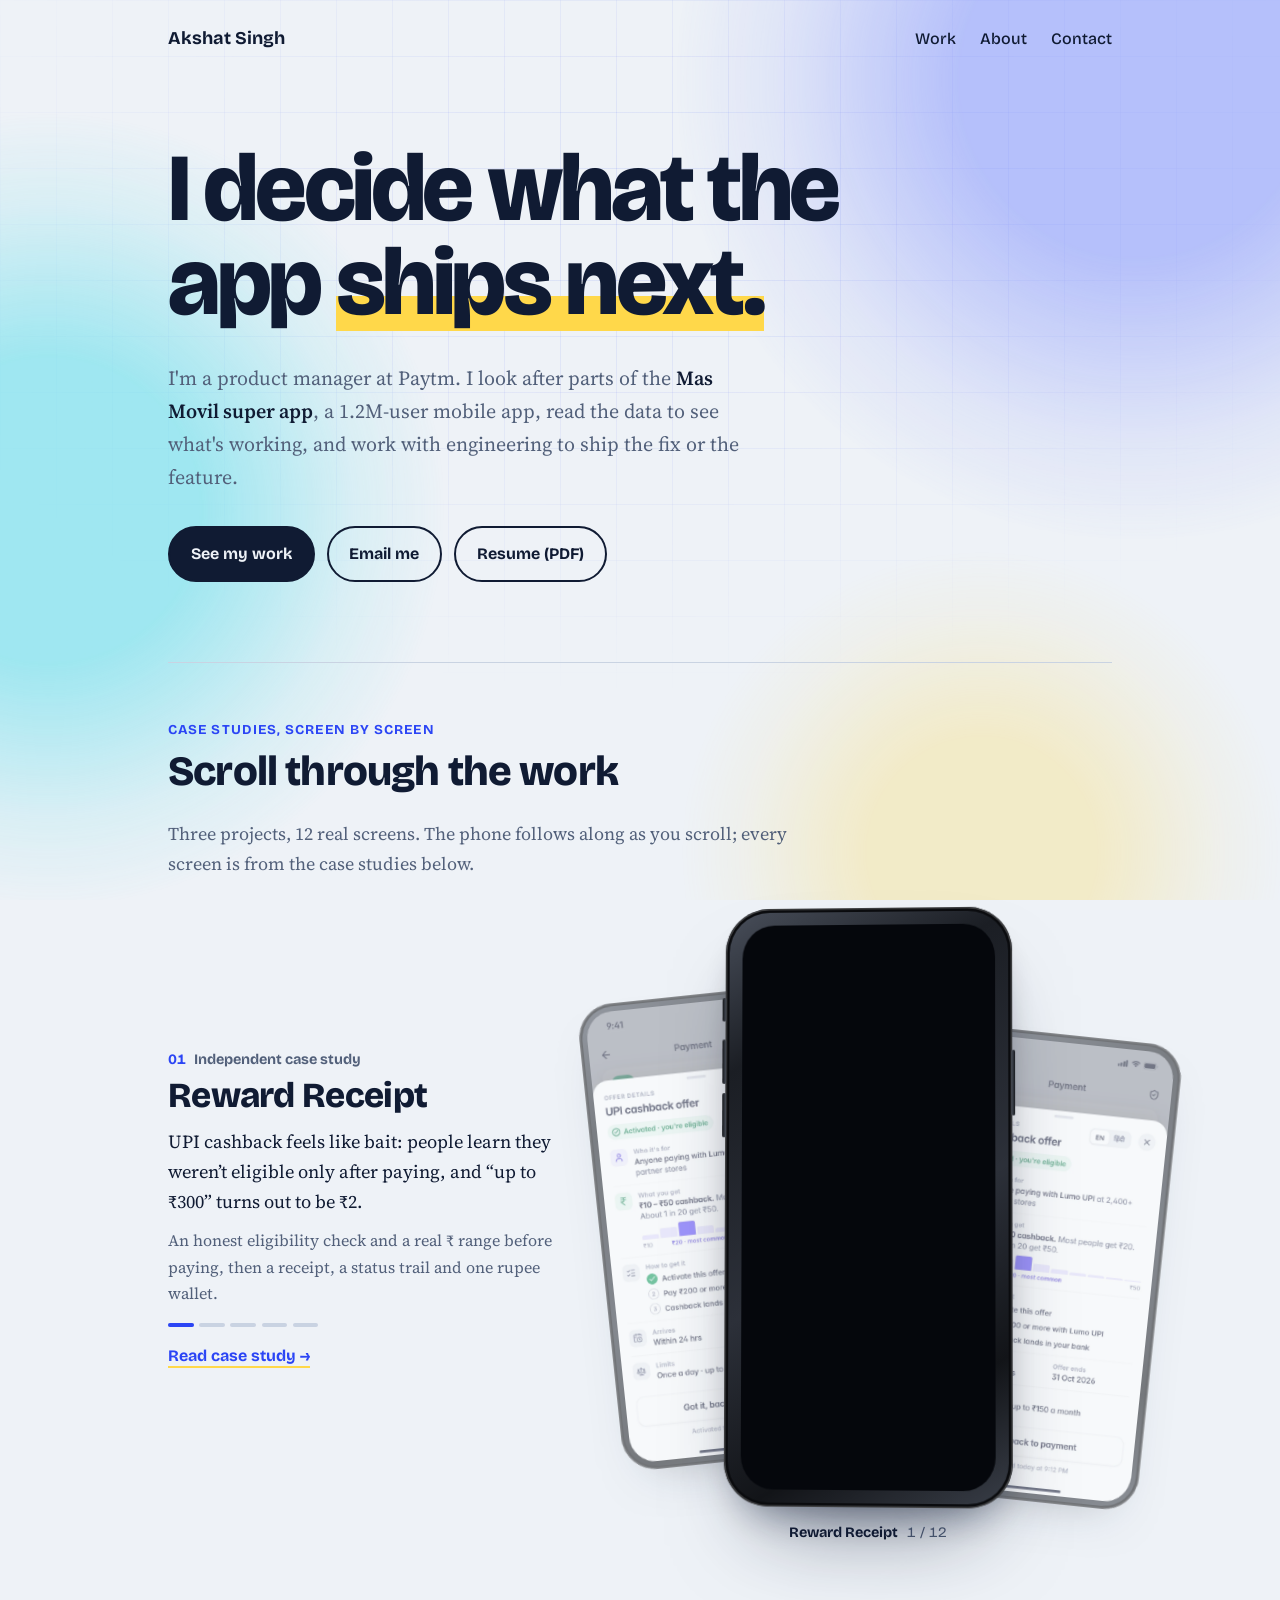
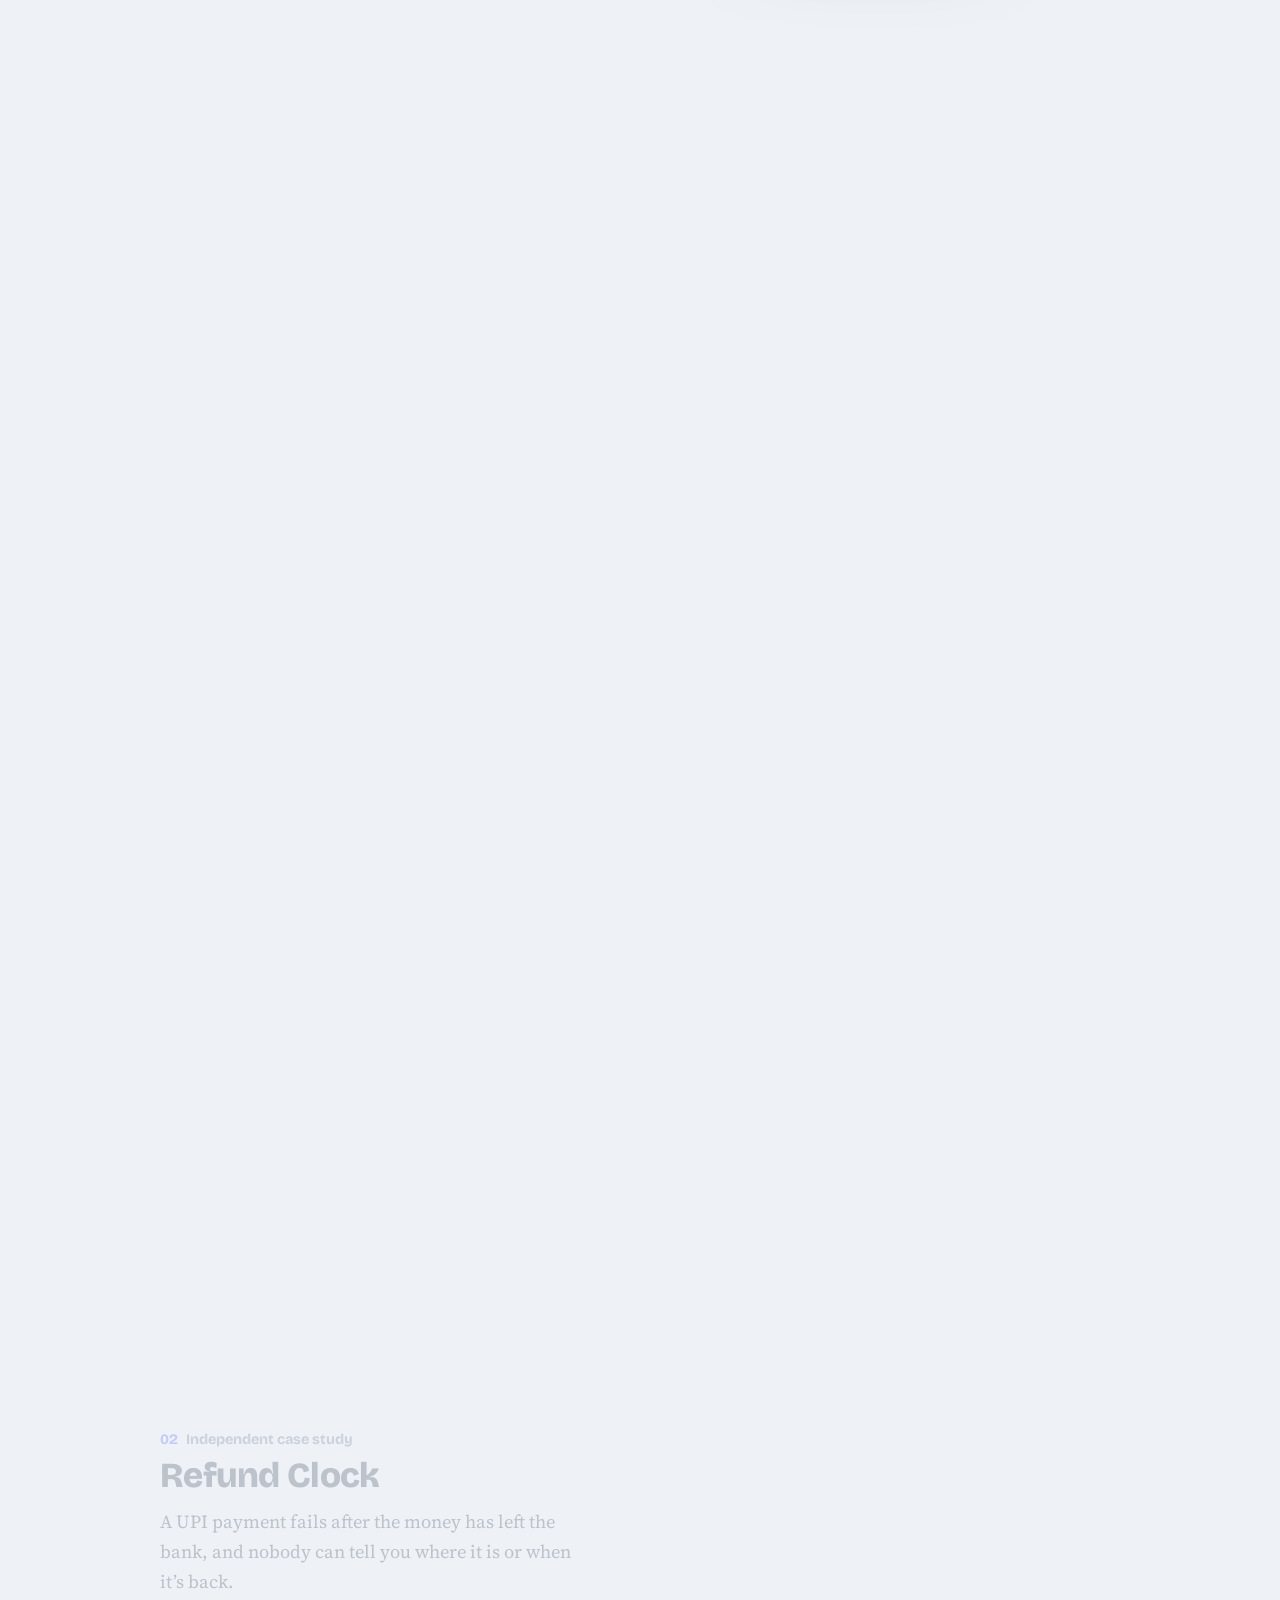
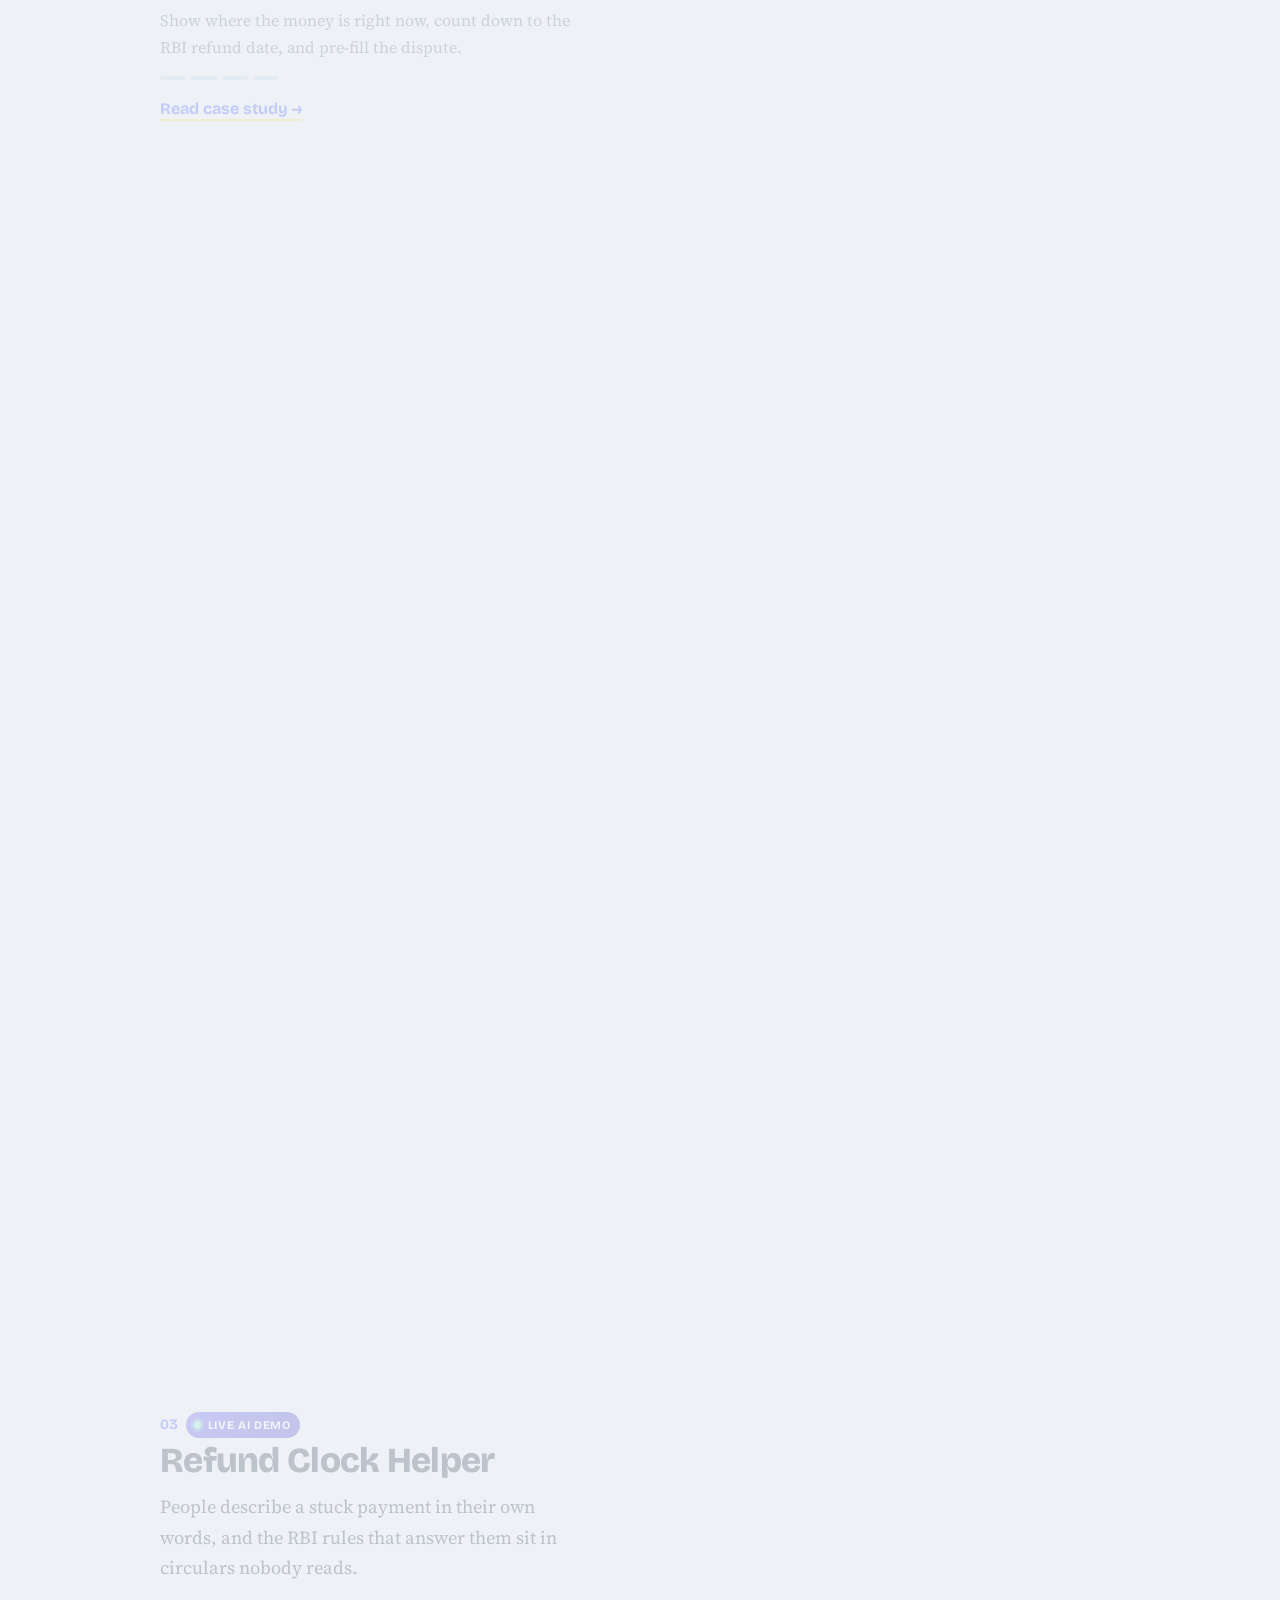
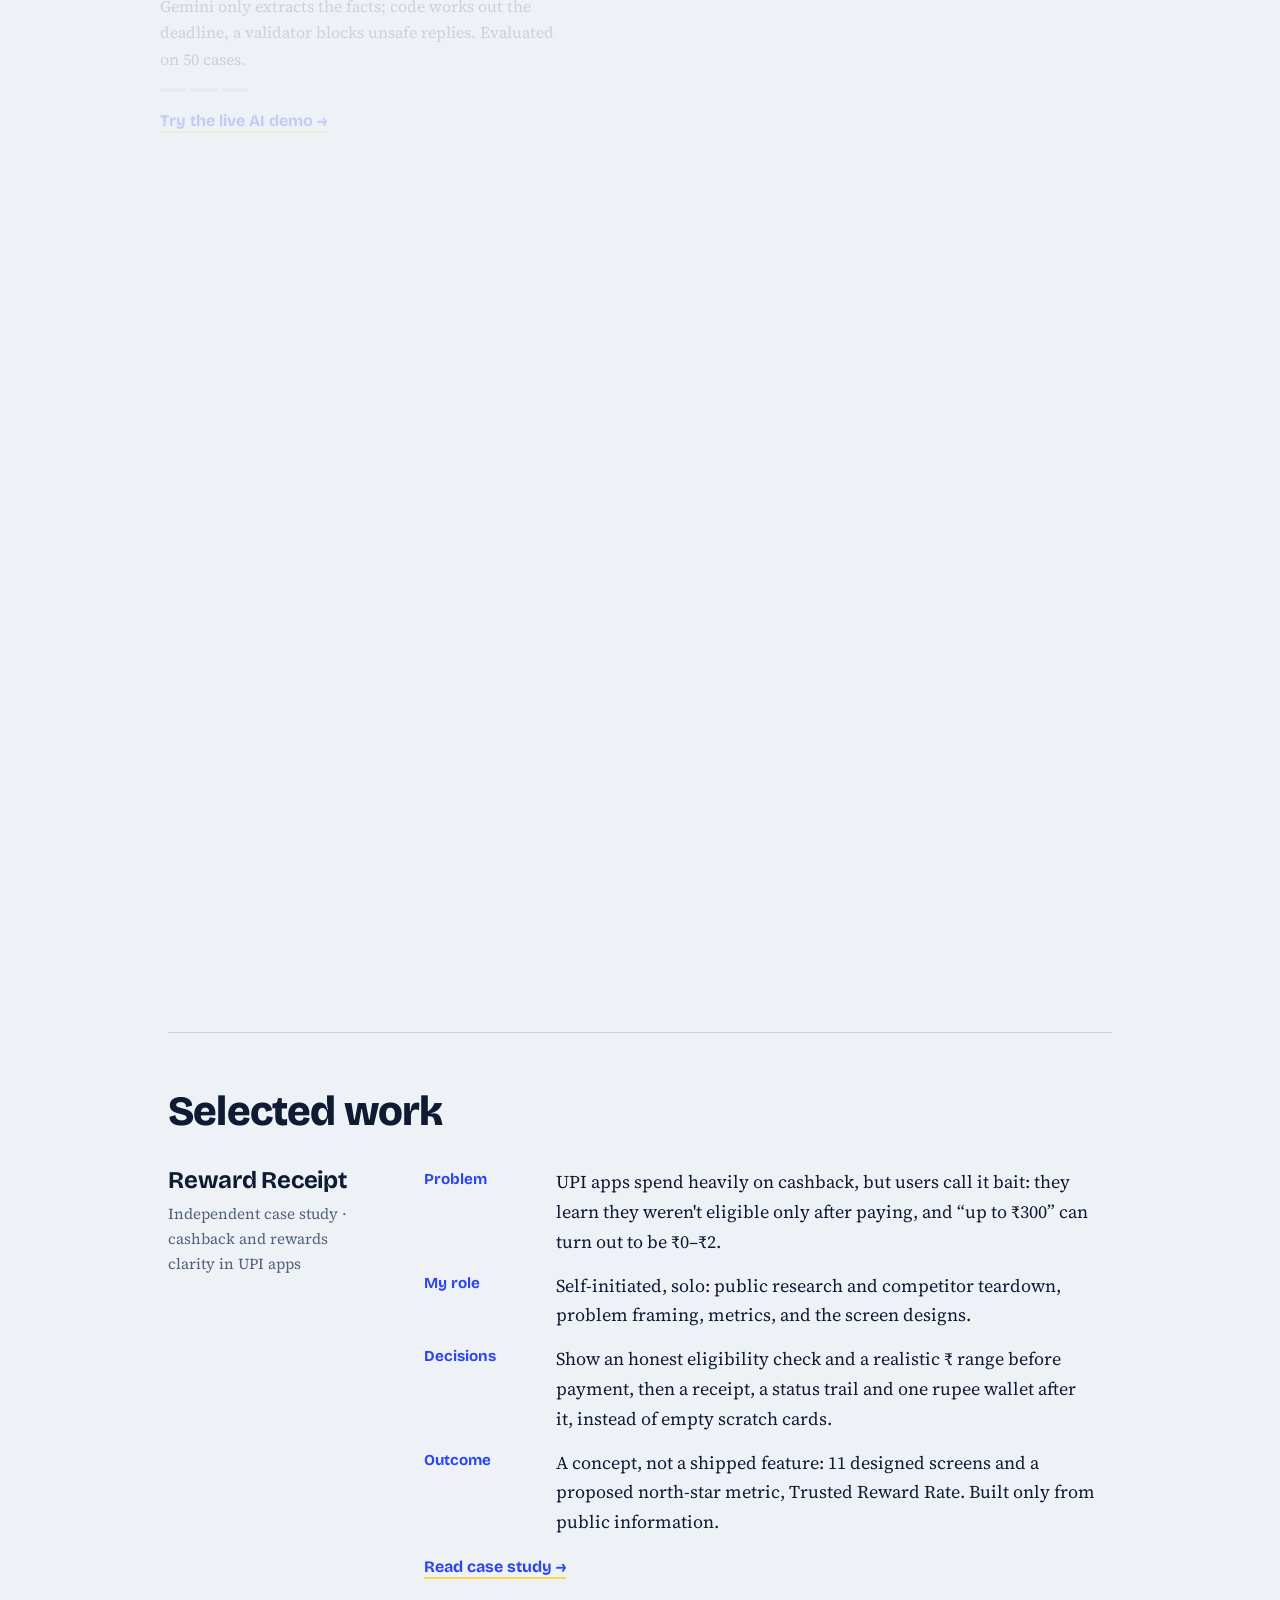
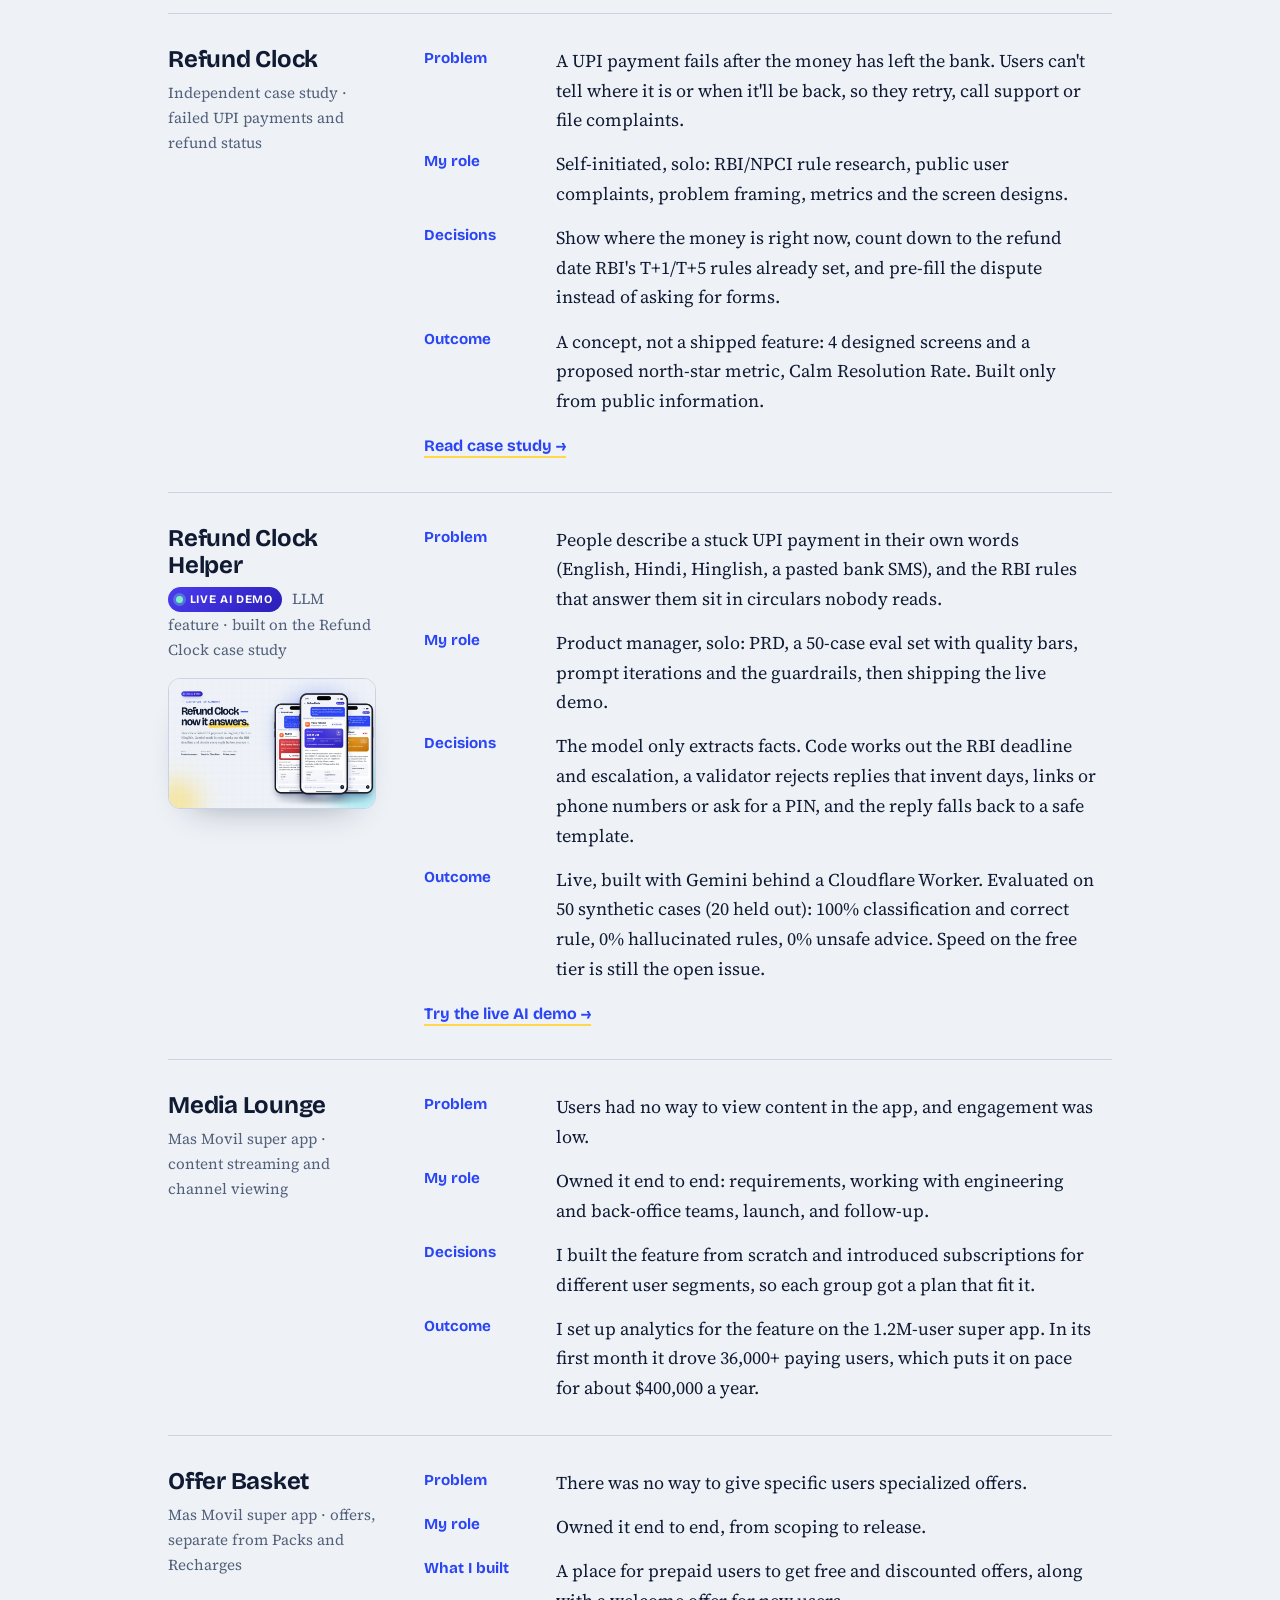
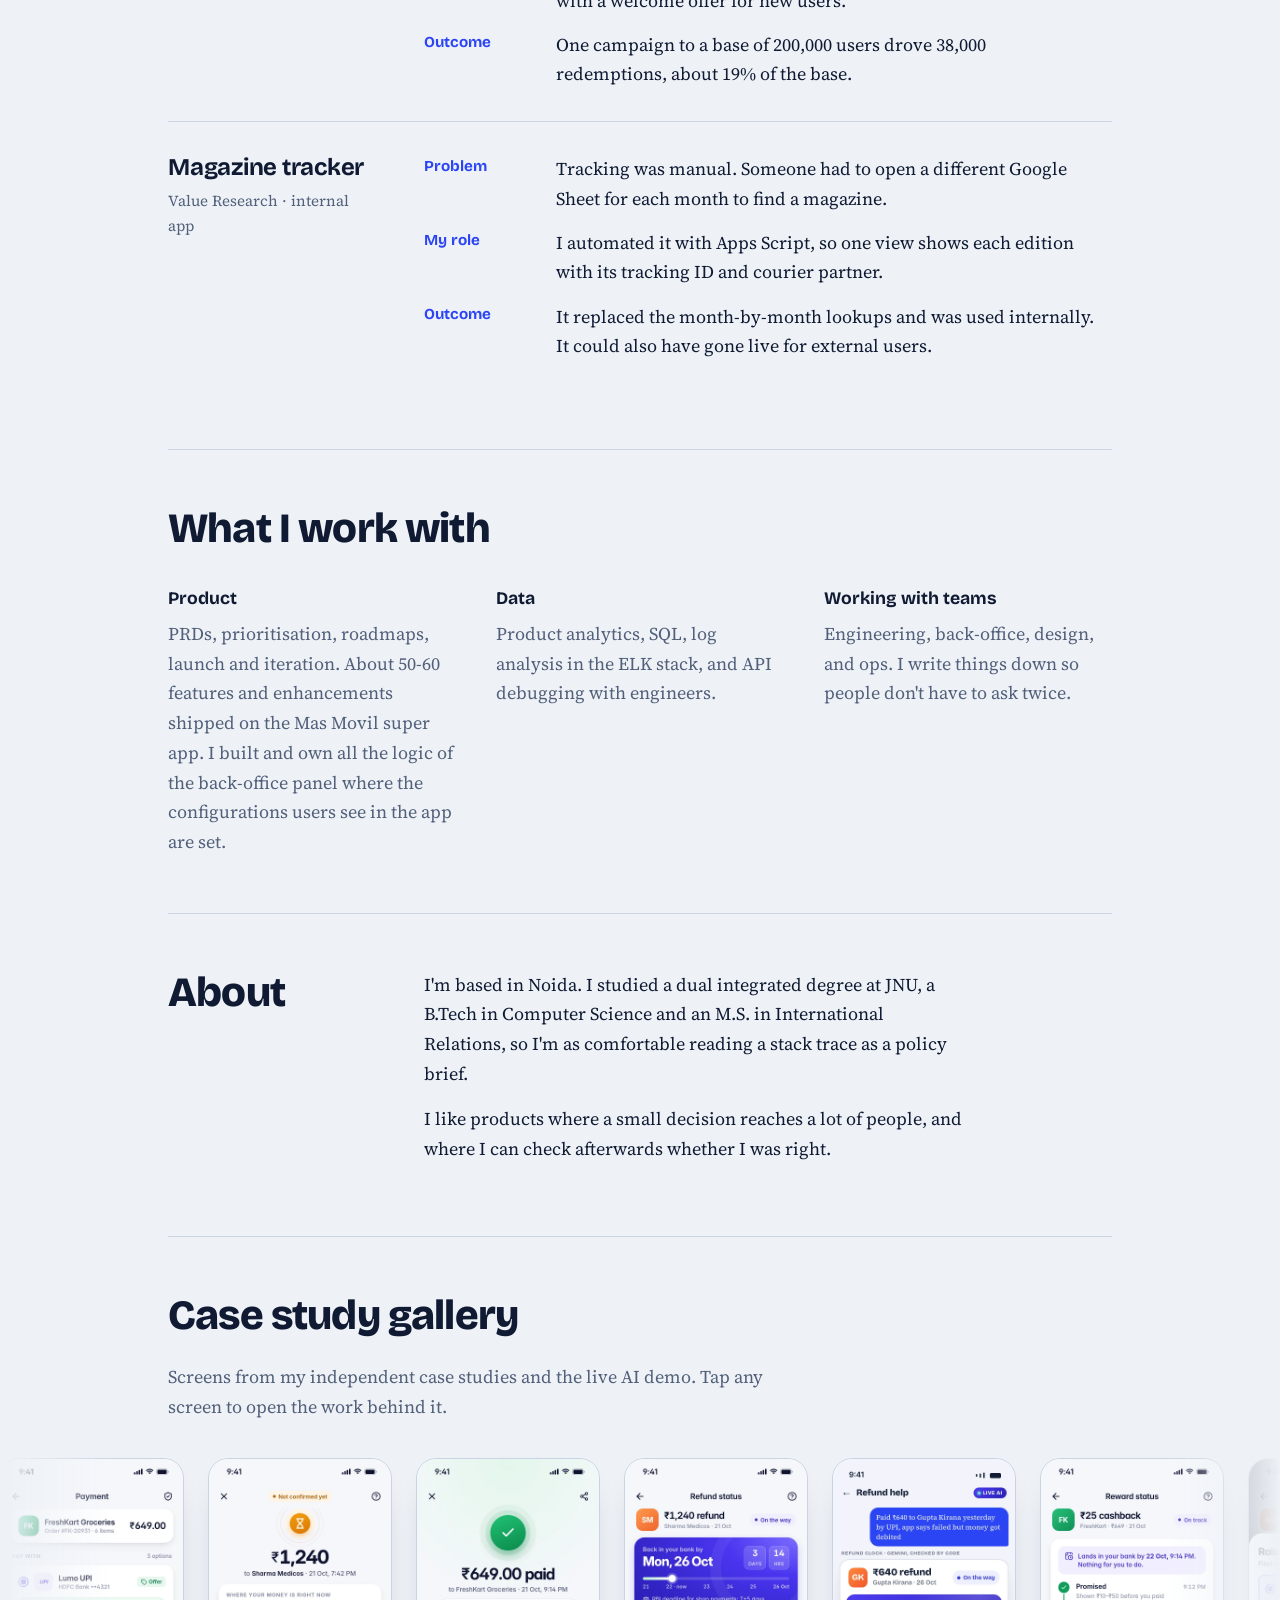
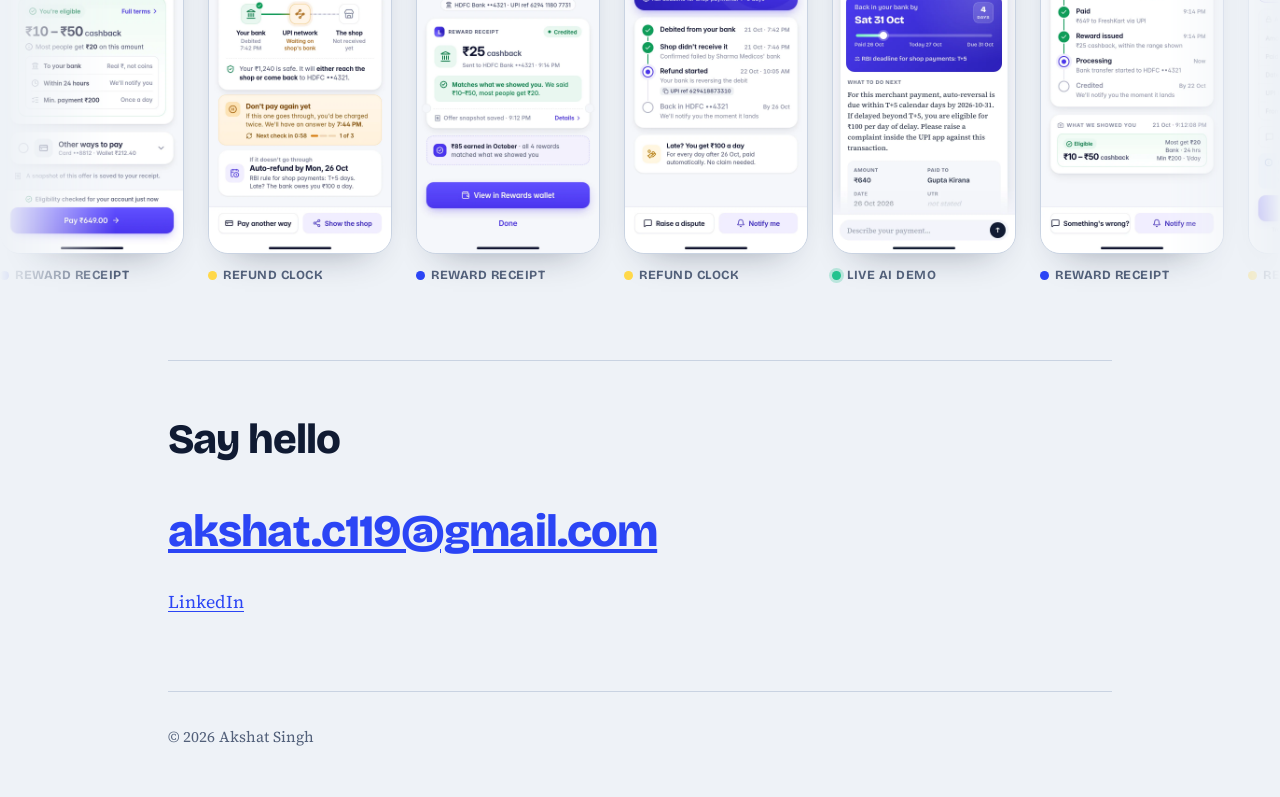
==== index.html @ 084cf78c "Homepage: scroll-driven phone tour of the case studies (sticky CSS iPhone, 12 real screens, synced s" ====
<!DOCTYPE html>
<html lang="en">
<head>
<meta charset="utf-8">
<meta name="viewport" content="width=device-width, initial-scale=1">
<script>(function(){var b=new URLSearchParams(location.search).get("bg");if(/^[a-ce]$/.test(b))document.documentElement.setAttribute("data-bg",b)})()</script>
<title>Akshat Singh | Product Manager</title>
<meta name="description" content="Product manager and analyst at Paytm. I build features for the Mas Movil super app and use data to decide what to ship.">
<meta property="og:title" content="Akshat Singh | Product Manager">
<meta property="og:description" content="Product manager and analyst at Paytm. Mas Movil super app, analytics, and shipping.">
<link rel="preconnect" href="https://fonts.googleapis.com">
<link rel="preconnect" href="https://fonts.gstatic.com" crossorigin>
<link href="https://fonts.googleapis.com/css2?family=Bricolage+Grotesque:wght@500;700;800&family=Source+Serif+4:ital,wght@0,400;0,600;1,400&display=swap" rel="stylesheet">
<link rel="stylesheet" href="assets/css/site.css">
<script src="assets/js/bg-fx.js" defer></script>
  <script src="assets/js/phone-tour.js" defer></script>
</head>
<body>
<div class="bg" aria-hidden="true"><span class="orb o1"></span><span class="orb o2"></span><span class="orb o3"></span></div>
<div class="wrap">
  <header class="top">
    <span>Akshat Singh</span>
    <nav aria-label="Primary">
      <a href="#work">Work</a>
      <a href="#about">About</a>
      <a href="#contact">Contact</a>
    </nav>
  </header>

  <main>
    <div class="hero">
      <h1>I decide what the app <span>ships next.</span></h1>
      <p>I'm a product manager at Paytm. I look after parts of the <strong>Mas Movil super app</strong>, a 1.2M-user mobile app, read the data to see what's working, and work with engineering to ship the fix or the feature.</p>
      <div class="btns">
        <a class="btn fill" href="#work">See my work</a>
        <a class="btn" href="mailto:akshat.c119@gmail.com">Email me</a>
        <a class="btn" href="resume.pdf">Resume (PDF)</a>
      </div>
    </div>

    <section id="tour" class="pt" aria-labelledby="tour-h">
      <p class="pt-eyebrow">Case studies, screen by screen</p>
      <h2 id="tour-h">Scroll through the work</h2>
      <p class="gallery-sub">Three projects, 12 real screens. The phone follows along as you scroll; every screen is from the case studies below.</p>
      <div class="pt-grid">
        <div class="pt-stage" aria-hidden="true">
          <div class="pt-sticky">
            <div class="pt-ghost pt-ghost-l"><div class="pt-phone"><div class="pt-screen"><img class="pt-gimg" alt=""></div></div></div>
            <div class="pt-ghost pt-ghost-r"><div class="pt-phone"><div class="pt-screen"><img class="pt-gimg" alt=""></div></div></div>
            <div class="pt-phone pt-main">
              <span class="pt-btn pt-btn-a"></span><span class="pt-btn pt-btn-b"></span><span class="pt-btn pt-btn-c"></span><span class="pt-btn pt-btn-p"></span>
              <div class="pt-screen">
                <img class="pt-img" data-src="assets/img/rewards-clarity/s01-checkout-offer-eligible.webp" data-study="Reward Receipt" width="780" height="1688" decoding="async" alt=""><img class="pt-img" data-src="assets/img/rewards-clarity/s02-offer-sheet-activated.webp" data-study="Reward Receipt" width="780" height="1688" decoding="async" alt=""><img class="pt-img" data-src="assets/img/rewards-clarity/s03-success-reward-credited.webp" data-study="Reward Receipt" width="780" height="1688" decoding="async" alt=""><img class="pt-img" data-src="assets/img/rewards-clarity/s04-status-on-track.webp" data-study="Reward Receipt" width="780" height="1688" decoding="async" alt=""><img class="pt-img" data-src="assets/img/rewards-clarity/s05-wallet-populated.webp" data-study="Reward Receipt" width="780" height="1688" decoding="async" alt=""><img class="pt-img" data-src="assets/img/upi-refund-status/s01-result-pending.webp" data-study="Refund Clock" width="780" height="1688" decoding="async" alt=""><img class="pt-img" data-src="assets/img/upi-refund-status/s02-refund-timeline.webp" data-study="Refund Clock" width="780" height="1688" decoding="async" alt=""><img class="pt-img" data-src="assets/img/upi-refund-status/s03-dispute-one-tap.webp" data-study="Refund Clock" width="780" height="1688" decoding="async" alt=""><img class="pt-img" data-src="assets/img/upi-refund-status/s04-refund-credited.webp" data-study="Refund Clock" width="780" height="1688" decoding="async" alt=""><img class="pt-img" data-src="assets/img/ai-refund-helper/ai-s01-live-answer.webp" data-study="Refund Clock Helper" width="780" height="1688" decoding="async" alt=""><img class="pt-img" data-src="assets/img/ai-refund-helper/ai-s02-scam-stop.webp" data-study="Refund Clock Helper" width="780" height="1688" decoding="async" alt=""><img class="pt-img" data-src="assets/img/ai-refund-helper/ai-s03-late-refund.webp" data-study="Refund Clock Helper" width="780" height="1688" decoding="async" alt="">
                <span class="pt-island"></span>
                <span class="pt-glare"></span>
              </div>
            </div>
            <p class="pt-cap"><b class="pt-cap-t">Reward Receipt</b> <span class="pt-cap-n">1 / 12</span></p>
          </div>
        </div>
        <div class="pt-steps">
        <article class="pt-step" id="pt-rr" data-from="0" data-count="5" style="--k:5">
          <div class="pt-card">
            <p class="pt-kicker"><span class="pt-num">01</span> Independent case study</p>
            <h3>Reward Receipt</h3>
            <p class="pt-prob">UPI cashback feels like bait: people learn they weren’t eligible only after paying, and “up to ₹300” turns out to be ₹2.</p>
            <p class="pt-fix">An honest eligibility check and a real ₹ range before paying, then a receipt, a status trail and one rupee wallet.</p>
            <p class="pt-dots" aria-hidden="true"><i></i><i></i><i></i><i></i><i></i></p>
            <p class="case-more"><a href="case-studies/rewards-clarity/">Read case study →</a></p>
          </div>
          <ul class="pt-static"><li><img src="assets/img/rewards-clarity/s01-checkout-offer-eligible.webp" width="780" height="1688" loading="lazy" decoding="async" alt="Checkout screen with an honest offer card: eligible for ₹10–₹50 cashback, most people get ₹20."></li><li><img src="assets/img/rewards-clarity/s02-offer-sheet-activated.webp" width="780" height="1688" loading="lazy" decoding="async" alt="Offer detail sheet: activated, eligible, ₹10–₹50 cashback with steps and timing."></li><li><img src="assets/img/rewards-clarity/s03-success-reward-credited.webp" width="780" height="1688" loading="lazy" decoding="async" alt="Payment success screen with a reward receipt: ₹25 cashback credited, matching what was shown."></li><li><img src="assets/img/rewards-clarity/s04-status-on-track.webp" width="780" height="1688" loading="lazy" decoding="async" alt="Reward status tracker marked on track, with a timeline and a snapshot of the offer shown before paying."></li><li><img src="assets/img/rewards-clarity/s05-wallet-populated.webp" width="780" height="1688" loading="lazy" decoding="async" alt="Rewards wallet with cashback, vouchers and coins all valued in rupees, expiring items first."></li></ul>
        </article>
        <article class="pt-step" id="pt-rc" data-from="5" data-count="4" style="--k:4">
          <div class="pt-card">
            <p class="pt-kicker"><span class="pt-num">02</span> Independent case study</p>
            <h3>Refund Clock</h3>
            <p class="pt-prob">A UPI payment fails after the money has left the bank, and nobody can tell you where it is or when it’s back.</p>
            <p class="pt-fix">Show where the money is right now, count down to the RBI refund date, and pre-fill the dispute.</p>
            <p class="pt-dots" aria-hidden="true"><i></i><i></i><i></i><i></i></p>
            <p class="case-more"><a href="case-studies/upi-refund-status/">Read case study →</a></p>
          </div>
          <ul class="pt-static"><li><img src="assets/img/upi-refund-status/s01-result-pending.webp" width="780" height="1688" loading="lazy" decoding="async" alt="Pending UPI payment showing where the money is: debited from your bank, waiting in the UPI network, not yet with the shop."></li><li><img src="assets/img/upi-refund-status/s02-refund-timeline.webp" width="780" height="1688" loading="lazy" decoding="async" alt="Refund status with a countdown: back in your bank by Mon, 26 Oct, the RBI T+5 deadline."></li><li><img src="assets/img/upi-refund-status/s03-dispute-one-tap.webp" width="780" height="1688" loading="lazy" decoding="async" alt="One-tap dispute sheet, pre-filled with amount, payee, date and UPI reference."></li><li><img src="assets/img/upi-refund-status/s04-refund-credited.webp" width="780" height="1688" loading="lazy" decoding="async" alt="Refund confirmation: ₹1,240 is back, 3 days before the RBI deadline."></li></ul>
        </article>
        <article class="pt-step" id="pt-ai" data-from="9" data-count="3" style="--k:3">
          <div class="pt-card">
            <p class="pt-kicker"><span class="pt-num">03</span> <span class="live-pill">Live AI demo</span> </p>
            <h3>Refund Clock Helper</h3>
            <p class="pt-prob">People describe a stuck payment in their own words, and the RBI rules that answer them sit in circulars nobody reads.</p>
            <p class="pt-fix">Gemini only extracts the facts; code works out the deadline, a validator blocks unsafe replies. Evaluated on 50 cases.</p>
            <p class="pt-dots" aria-hidden="true"><i></i><i></i><i></i></p>
            <p class="case-more"><a href="case-studies/ai-refund-helper/demo/">Try the live AI demo →</a></p>
          </div>
          <ul class="pt-static"><li><img src="assets/img/ai-refund-helper/ai-s01-live-answer.webp" width="780" height="1688" loading="lazy" decoding="async" alt="Live AI answer: ₹640 to Gupta Kirana, back in your bank by Sat 31 Oct under the RBI T+5 rule, with the next step."></li><li><img src="assets/img/ai-refund-helper/ai-s02-scam-stop.webp" width="780" height="1688" loading="lazy" decoding="async" alt="Live AI answer to a fake 'refund on hold' SMS: this looks like a scam, call 1930 and report on cybercrime.gov.in."></li><li><img src="assets/img/ai-refund-helper/ai-s03-late-refund.webp" width="780" height="1688" loading="lazy" decoding="async" alt="Live AI answer for a late refund: the T+5 deadline passed on 26 Oct, so ₹100 per day of delay is owed."></li></ul>
        </article>
        </div>
      </div>
    </section>

    <section id="work">
      <h2>Selected work</h2>

      <article class="case">
        <div>
          <h3>Reward Receipt</h3>
          <p class="tag">Independent case study · cashback and rewards clarity in UPI apps</p>
        </div>
        <div>
          <dl>
            <dt>Problem</dt><dd>UPI apps spend heavily on cashback, but users call it bait: they learn they weren't eligible only after paying, and “up to ₹300” can turn out to be ₹0–₹2.</dd>
            <dt>My role</dt><dd>Self-initiated, solo: public research and competitor teardown, problem framing, metrics, and the screen designs.</dd>
            <dt>Decisions</dt><dd>Show an honest eligibility check and a realistic ₹ range before payment, then a receipt, a status trail and one rupee wallet after it, instead of empty scratch cards.</dd>
            <dt>Outcome</dt><dd>A concept, not a shipped feature: 11 designed screens and a proposed north-star metric, Trusted Reward Rate. Built only from public information.</dd>
          </dl>
          <p class="case-more"><a href="case-studies/rewards-clarity/">Read case study →</a></p>
        </div>
      </article>

      <article class="case">
        <div>
          <h3>Refund Clock</h3>
          <p class="tag">Independent case study · failed UPI payments and refund status</p>
        </div>
        <div>
          <dl>
            <dt>Problem</dt><dd>A UPI payment fails after the money has left the bank. Users can't tell where it is or when it'll be back, so they retry, call support or file complaints.</dd>
            <dt>My role</dt><dd>Self-initiated, solo: RBI/NPCI rule research, public user complaints, problem framing, metrics and the screen designs.</dd>
            <dt>Decisions</dt><dd>Show where the money is right now, count down to the refund date RBI's T+1/T+5 rules already set, and pre-fill the dispute instead of asking for forms.</dd>
            <dt>Outcome</dt><dd>A concept, not a shipped feature: 4 designed screens and a proposed north-star metric, Calm Resolution Rate. Built only from public information.</dd>
          </dl>
          <p class="case-more"><a href="case-studies/upi-refund-status/">Read case study →</a></p>
        </div>
      </article>

      <article class="case">
        <div>
          <h3>Refund Clock Helper</h3>
          <p class="tag"><span class="live-pill">Live AI demo</span> LLM feature · built on the Refund Clock case study</p>
          <a class="case-thumb" href="case-studies/ai-refund-helper/demo/"><img src="assets/img/ai-refund-helper/cover-1600.webp" width="1600" height="1000" loading="lazy" decoding="async" alt="Refund Clock Helper: a live AI demo answering a failed UPI payment with the refund date, ₹640 back by Sat 31 Oct."></a>
        </div>
        <div>
          <dl>
            <dt>Problem</dt><dd>People describe a stuck UPI payment in their own words (English, Hindi, Hinglish, a pasted bank SMS), and the RBI rules that answer them sit in circulars nobody reads.</dd>
            <dt>My role</dt><dd>Product manager, solo: PRD, a 50-case eval set with quality bars, prompt iterations and the guardrails, then shipping the live demo.</dd>
            <dt>Decisions</dt><dd>The model only extracts facts. Code works out the RBI deadline and escalation, a validator rejects replies that invent days, links or phone numbers or ask for a PIN, and the reply falls back to a safe template.</dd>
            <dt>Outcome</dt><dd>Live, built with Gemini behind a Cloudflare Worker. Evaluated on 50 synthetic cases (20 held out): 100% classification and correct rule, 0% hallucinated rules, 0% unsafe advice. Speed on the free tier is still the open issue.</dd>
          </dl>
          <p class="case-more"><a href="case-studies/ai-refund-helper/demo/">Try the live AI demo →</a></p>
        </div>
      </article>

      <article class="case">
        <div>
          <h3>Media Lounge</h3>
          <p class="tag">Mas Movil super app · content streaming and channel viewing</p>
        </div>
        <dl>
          <dt>Problem</dt><dd>Users had no way to view content in the app, and engagement was low.</dd>
          <dt>My role</dt><dd>Owned it end to end: requirements, working with engineering and back-office teams, launch, and follow-up.</dd>
          <dt>Decisions</dt><dd>I built the feature from scratch and introduced subscriptions for different user segments, so each group got a plan that fit it.</dd>
          <dt>Outcome</dt><dd>I set up analytics for the feature on the 1.2M-user super app. In its first month it drove 36,000+ paying users, which puts it on pace for about $400,000 a year.</dd>
        </dl>
      </article>

      <article class="case">
        <div>
          <h3>Offer Basket</h3>
          <p class="tag">Mas Movil super app · offers, separate from Packs and Recharges</p>
        </div>
        <dl>
          <dt>Problem</dt><dd>There was no way to give specific users specialized offers.</dd>
          <dt>My role</dt><dd>Owned it end to end, from scoping to release.</dd>
          <dt>What I built</dt><dd>A place for prepaid users to get free and discounted offers, along with a welcome offer for new users.</dd>
          <dt>Outcome</dt><dd>One campaign to a base of 200,000 users drove 38,000 redemptions, about 19% of the base.</dd>
        </dl>
      </article>

      <article class="case">
        <div>
          <h3>Magazine tracker</h3>
          <p class="tag">Value Research · internal app</p>
        </div>
        <dl>
          <dt>Problem</dt><dd>Tracking was manual. Someone had to open a different Google Sheet for each month to find a magazine.</dd>
          <dt>My role</dt><dd>I automated it with Apps Script, so one view shows each edition with its tracking ID and courier partner.</dd>
          <dt>Outcome</dt><dd>It replaced the month-by-month lookups and was used internally. It could also have gone live for external users.</dd>
        </dl>
      </article>

    </section>

    <section id="skills">
      <h2>What I work with</h2>
      <div class="skills">
        <div><h3>Product</h3><p>PRDs, prioritisation, roadmaps, launch and iteration. About 50-60 features and enhancements shipped on the Mas Movil super app. I built and own all the logic of the back-office panel where the configurations users see in the app are set.</p></div>
        <div><h3>Data</h3><p>Product analytics, SQL, log analysis in the ELK stack, and API debugging with engineers.</p></div>
        <div><h3>Working with teams</h3><p>Engineering, back-office, design, and ops. I write things down so people don't have to ask twice.</p></div>
      </div>
    </section>

    <section id="about" class="about">
      <h2>About</h2>
      <div>
        <p>I'm based in Noida. I studied a dual integrated degree at JNU, a B.Tech in Computer Science and an M.S. in International Relations, so I'm as comfortable reading a stack trace as a policy brief.</p>
        <p>I like products where a small decision reaches a lot of people, and where I can check afterwards whether I was right.</p>
      </div>
    </section>

    <section id="gallery" class="gallery" aria-labelledby="gallery-h">
      <h2 id="gallery-h">Case study gallery</h2>
      <p class="gallery-sub">Screens from my independent case studies and the live AI demo. Tap any screen to open the work behind it.</p>
      <div class="marquee" role="region" aria-label="Case study screens, scrolling" tabindex="0">
        <ul class="mq-track">
          <li class="mq-item"><a href="case-studies/rewards-clarity/"><img src="assets/img/rewards-clarity/s01-checkout-offer-eligible.webp" width="780" height="1688" loading="lazy" decoding="async" alt="Checkout screen with an honest offer card: eligible for ₹10–₹50 cashback, most people get ₹20."><span class="mq-tag rr">Reward Receipt</span></a></li>
          <li class="mq-item"><a href="case-studies/upi-refund-status/"><img src="assets/img/upi-refund-status/s01-result-pending.webp" width="780" height="1688" loading="lazy" decoding="async" alt="Pending UPI payment showing where the money is: debited from your bank, waiting in the UPI network, not yet with the shop."><span class="mq-tag rc">Refund Clock</span></a></li>
          <li class="mq-item"><a href="case-studies/rewards-clarity/"><img src="assets/img/rewards-clarity/s03-success-reward-credited.webp" width="780" height="1688" loading="lazy" decoding="async" alt="Payment success screen with a reward receipt: ₹25 cashback credited, matching what was shown."><span class="mq-tag rr">Reward Receipt</span></a></li>
          <li class="mq-item"><a href="case-studies/upi-refund-status/"><img src="assets/img/upi-refund-status/s02-refund-timeline.webp" width="780" height="1688" loading="lazy" decoding="async" alt="Refund status with a countdown: back in your bank by Mon, 26 Oct, the RBI T+5 deadline."><span class="mq-tag rc">Refund Clock</span></a></li>
          <li class="mq-item"><a href="case-studies/ai-refund-helper/demo/"><img src="assets/img/ai-refund-helper/ai-s01-live-answer.webp" width="780" height="1688" loading="lazy" decoding="async" alt="Live AI answer: ₹640 to Gupta Kirana, back in your bank by Sat 31 Oct under the RBI T+5 rule, with the next step."><span class="mq-tag ai">Live AI demo</span></a></li>
          <li class="mq-item"><a href="case-studies/rewards-clarity/"><img src="assets/img/rewards-clarity/s04-status-on-track.webp" width="780" height="1688" loading="lazy" decoding="async" alt="Reward status tracker marked on track, with a timeline and a snapshot of the offer shown before paying."><span class="mq-tag rr">Reward Receipt</span></a></li>
          <li class="mq-item"><a href="case-studies/upi-refund-status/"><img src="assets/img/upi-refund-status/s03-dispute-one-tap.webp" width="780" height="1688" loading="lazy" decoding="async" alt="One-tap dispute sheet, pre-filled with amount, payee, date and UPI reference."><span class="mq-tag rc">Refund Clock</span></a></li>
          <li class="mq-item"><a href="case-studies/rewards-clarity/"><img src="assets/img/rewards-clarity/s05-wallet-populated.webp" width="780" height="1688" loading="lazy" decoding="async" alt="Rewards wallet with cashback, vouchers and coins all valued in rupees, expiring items first."><span class="mq-tag rr">Reward Receipt</span></a></li>
          <li class="mq-item"><a href="case-studies/ai-refund-helper/demo/"><img src="assets/img/ai-refund-helper/ai-s02-scam-stop.webp" width="780" height="1688" loading="lazy" decoding="async" alt="Live AI answer to a fake 'refund on hold' SMS: this looks like a scam, call 1930 and report on cybercrime.gov.in."><span class="mq-tag ai">Live AI demo</span></a></li>
          <li class="mq-item"><a href="case-studies/upi-refund-status/"><img src="assets/img/upi-refund-status/s04-refund-credited.webp" width="780" height="1688" loading="lazy" decoding="async" alt="Refund confirmation: ₹1,240 is back, 3 days before the RBI deadline."><span class="mq-tag rc">Refund Clock</span></a></li>
          <li class="mq-item"><a href="case-studies/ai-refund-helper/demo/"><img src="assets/img/ai-refund-helper/ai-s03-late-refund.webp" width="780" height="1688" loading="lazy" decoding="async" alt="Live AI answer for a late refund: the T+5 deadline passed on 26 Oct, so ₹100 per day of delay is owed."><span class="mq-tag ai">Live AI demo</span></a></li>
          <li class="mq-item"><a href="case-studies/rewards-clarity/"><img src="assets/img/rewards-clarity/s02-offer-sheet-activated.webp" width="780" height="1688" loading="lazy" decoding="async" alt="Offer detail sheet: activated, eligible, ₹10–₹50 cashback with steps and timing."><span class="mq-tag rr">Reward Receipt</span></a></li>
          <li class="mq-item" aria-hidden="true"><a href="case-studies/rewards-clarity/" tabindex="-1"><img src="assets/img/rewards-clarity/s01-checkout-offer-eligible.webp" width="780" height="1688" loading="lazy" decoding="async" alt=""><span class="mq-tag rr">Reward Receipt</span></a></li>
          <li class="mq-item" aria-hidden="true"><a href="case-studies/upi-refund-status/" tabindex="-1"><img src="assets/img/upi-refund-status/s01-result-pending.webp" width="780" height="1688" loading="lazy" decoding="async" alt=""><span class="mq-tag rc">Refund Clock</span></a></li>
          <li class="mq-item" aria-hidden="true"><a href="case-studies/rewards-clarity/" tabindex="-1"><img src="assets/img/rewards-clarity/s03-success-reward-credited.webp" width="780" height="1688" loading="lazy" decoding="async" alt=""><span class="mq-tag rr">Reward Receipt</span></a></li>
          <li class="mq-item" aria-hidden="true"><a href="case-studies/upi-refund-status/" tabindex="-1"><img src="assets/img/upi-refund-status/s02-refund-timeline.webp" width="780" height="1688" loading="lazy" decoding="async" alt=""><span class="mq-tag rc">Refund Clock</span></a></li>
          <li class="mq-item" aria-hidden="true"><a href="case-studies/ai-refund-helper/demo/" tabindex="-1"><img src="assets/img/ai-refund-helper/ai-s01-live-answer.webp" width="780" height="1688" loading="lazy" decoding="async" alt=""><span class="mq-tag ai">Live AI demo</span></a></li>
          <li class="mq-item" aria-hidden="true"><a href="case-studies/rewards-clarity/" tabindex="-1"><img src="assets/img/rewards-clarity/s04-status-on-track.webp" width="780" height="1688" loading="lazy" decoding="async" alt=""><span class="mq-tag rr">Reward Receipt</span></a></li>
          <li class="mq-item" aria-hidden="true"><a href="case-studies/upi-refund-status/" tabindex="-1"><img src="assets/img/upi-refund-status/s03-dispute-one-tap.webp" width="780" height="1688" loading="lazy" decoding="async" alt=""><span class="mq-tag rc">Refund Clock</span></a></li>
          <li class="mq-item" aria-hidden="true"><a href="case-studies/rewards-clarity/" tabindex="-1"><img src="assets/img/rewards-clarity/s05-wallet-populated.webp" width="780" height="1688" loading="lazy" decoding="async" alt=""><span class="mq-tag rr">Reward Receipt</span></a></li>
          <li class="mq-item" aria-hidden="true"><a href="case-studies/ai-refund-helper/demo/" tabindex="-1"><img src="assets/img/ai-refund-helper/ai-s02-scam-stop.webp" width="780" height="1688" loading="lazy" decoding="async" alt=""><span class="mq-tag ai">Live AI demo</span></a></li>
          <li class="mq-item" aria-hidden="true"><a href="case-studies/upi-refund-status/" tabindex="-1"><img src="assets/img/upi-refund-status/s04-refund-credited.webp" width="780" height="1688" loading="lazy" decoding="async" alt=""><span class="mq-tag rc">Refund Clock</span></a></li>
          <li class="mq-item" aria-hidden="true"><a href="case-studies/ai-refund-helper/demo/" tabindex="-1"><img src="assets/img/ai-refund-helper/ai-s03-late-refund.webp" width="780" height="1688" loading="lazy" decoding="async" alt=""><span class="mq-tag ai">Live AI demo</span></a></li>
          <li class="mq-item" aria-hidden="true"><a href="case-studies/rewards-clarity/" tabindex="-1"><img src="assets/img/rewards-clarity/s02-offer-sheet-activated.webp" width="780" height="1688" loading="lazy" decoding="async" alt=""><span class="mq-tag rr">Reward Receipt</span></a></li>
        </ul>
      </div>
    </section>

    <section id="contact" class="contact">
      <h2>Say hello</h2>
      <p><a class="big" href="mailto:akshat.c119@gmail.com">akshat.c119@gmail.com</a></p>
      <p><a href="https://linkedin.com/in/akshat-singh-86b3a1250" rel="noopener">LinkedIn</a></p>
    </section>
  </main>

  <footer>© 2026 Akshat Singh</footer>
</div>
</body>
</html>
---- assets/css/site.css ----
/* Shared site styles: homepage + case studies */
:root{
  --paper:#EEF2F7; --ink:#101B33; --muted:#52607A; --line:#C9D3E2;
  --accent:#2B45F5; --mark:#FFD84A; --card:#F8FAFC;--grid:rgba(43,69,245,.09);--o1:#6F82FF;--o2:#3DD9E8;--o3:#FFD84A;--oa:.45;
  --display:"Bricolage Grotesque","Helvetica Neue",Arial,sans-serif;
  --body:"Source Serif 4",Georgia,"Times New Roman",serif;
}
@media (prefers-color-scheme:dark){
  :root:not([data-theme="light"]){--paper:#0E1424;--ink:#E8EDF7;--muted:#9AA7C2;--line:#27314D;--accent:#8FA0FF;--mark:#FFD84A;--card:#151D33;--grid:rgba(143,160,255,.09);--o1:#4458F0;--o2:#14B8C8;--o3:#B89A1C;--oa:.32}
}
*{box-sizing:border-box}
html{scroll-behavior:smooth}
body{margin:0;background:var(--paper);color:var(--ink);font-family:var(--body);font-size:1.125rem;line-height:1.65;-webkit-font-smoothing:antialiased}
a{color:var(--accent);text-underline-offset:3px}
a:focus-visible{outline:3px solid var(--accent);outline-offset:3px;border-radius:2px}
.wrap{max-width:62rem;margin:0 auto;padding:0 1.5rem}
header.top{display:flex;justify-content:space-between;align-items:center;padding:1.5rem 0;font-family:var(--display);font-weight:700}
header.top nav{display:flex;gap:1.5rem;font-weight:500;font-size:1rem}
header.top a{color:var(--ink);text-decoration:none}
header.top a:hover{color:var(--accent)}

.hero{padding:4rem 0 5rem}
.hero h1{font-family:var(--display);font-weight:800;font-size:clamp(2.6rem,8vw,6rem);line-height:.98;letter-spacing:-.035em;margin:0 0 2rem;max-width:14ch}
.hero h1 span{background:linear-gradient(transparent 62%,var(--mark) 62% 92%,transparent 92%);color:var(--ink)}
.hero p{max-width:36rem;font-size:1.25rem;color:var(--muted);margin:0 0 2rem}
.hero p strong{color:var(--ink);font-weight:600}
.btns{display:flex;flex-wrap:wrap;gap:.75rem}
.btn{font-family:var(--display);font-weight:700;font-size:1rem;padding:.8rem 1.3rem;border-radius:999px;text-decoration:none;border:2px solid var(--ink);color:var(--ink)}
.btn.fill{background:var(--ink);color:var(--paper)}
.btn:hover{background:var(--accent);border-color:var(--accent);color:#fff}



body{position:relative;overflow-x:hidden}
.bg{position:fixed;inset:0;z-index:0;pointer-events:none;overflow:hidden}
.bg::before{content:"";position:absolute;inset:0;background-image:linear-gradient(var(--grid) 1px,transparent 1px),linear-gradient(90deg,var(--grid) 1px,transparent 1px);background-size:56px 56px;-webkit-mask-image:radial-gradient(ellipse 80% 70% at 50% 25%,#000 10%,transparent 75%);mask-image:radial-gradient(ellipse 80% 70% at 50% 25%,#000 10%,transparent 75%)}
/* orbs: a soft radial gradient instead of filter:blur(80px) (same look, a fraction of the paint cost while scrolling) */
.orb{position:absolute;border-radius:50%;opacity:var(--oa);will-change:transform;margin:-10rem;--c:var(--o1);
  background:radial-gradient(closest-side,var(--c) 0%,var(--c) 38%,color-mix(in srgb,var(--c) 62%,transparent) 58%,color-mix(in srgb,var(--c) 24%,transparent) 78%,transparent 100%)}
.o1{width:58rem;height:58rem;--c:var(--o1);top:-14rem;right:-10rem;animation:drift1 26s ease-in-out infinite alternate}
.o2{width:50rem;height:50rem;--c:var(--o2);top:30vh;left:-12rem;animation:drift2 32s ease-in-out infinite alternate}
.o3{width:38rem;height:38rem;--c:var(--o3);bottom:-6rem;right:12%;opacity:calc(var(--oa) * .6);animation:drift1 38s ease-in-out infinite alternate-reverse}
@keyframes drift1{to{transform:translate3d(-8rem,6rem,0) scale(1.15)}}
@keyframes drift2{to{transform:translate3d(10rem,-5rem,0) scale(1.2)}}
.wrap{position:relative;z-index:1}
@media (prefers-reduced-motion:reduce){.orb{animation:none}}
section{padding:3.5rem 0;border-top:1px solid var(--line)}
h2{font-family:var(--display);font-weight:800;font-size:clamp(1.8rem,4vw,2.6rem);letter-spacing:-.02em;margin:0 0 2rem;line-height:1.1}

.case{display:grid;grid-template-columns:minmax(0,13rem) minmax(0,1fr);gap:1rem 3rem;padding:2rem 0;border-top:1px solid var(--line)}
.case:first-of-type{border-top:0;padding-top:0}
.case h3{font-family:var(--display);font-size:1.5rem;line-height:1.15;margin:0 0 .4rem;letter-spacing:-.01em}
.case .tag{color:var(--muted);font-size:.95rem;margin:0}
.case dl{margin:0;display:grid;grid-template-columns:7rem minmax(0,1fr);gap:.9rem 1.25rem}
.case dt{font-family:var(--display);font-weight:700;font-size:.95rem;color:var(--accent)}
.case dd{margin:0;max-width:60ch}
.todo{background:var(--mark);color:#101B33;padding:0 .35em;border-radius:3px;font-size:.95em}

.skills{display:grid;grid-template-columns:repeat(auto-fit,minmax(15rem,1fr));gap:1.5rem 2.5rem}
.skills h3{font-family:var(--display);font-size:1.1rem;margin:0 0 .4rem}
.skills p{margin:0;color:var(--muted)}

.about{display:grid;grid-template-columns:minmax(0,13rem) minmax(0,1fr);gap:1rem 3rem}
.about p{margin:0 0 1rem;max-width:60ch}

.contact a.big{font-family:var(--display);font-weight:800;font-size:clamp(1.4rem,4.5vw,2.8rem);letter-spacing:-.02em;word-break:break-all}
footer{padding:2rem 0 3rem;color:var(--muted);font-size:.95rem;border-top:1px solid var(--line)}

@media (max-width:720px){
  .case,.about{grid-template-columns:1fr}
  .case dl{grid-template-columns:1fr;gap:.2rem}
  .case dd{margin-bottom:.8rem}
  header.top nav{gap:1rem}
}
@media (prefers-reduced-motion:reduce){html{scroll-behavior:auto}}

/* ---------- Homepage: link under a project ---------- */
.case-more{margin:1.1rem 0 0;font-family:var(--display);font-weight:700;font-size:1rem}
.case-more a{text-decoration:none;border-bottom:2px solid var(--mark);padding-bottom:1px}
.case-more a:hover{border-bottom-color:var(--accent)}

/* ---------- Case study pages ---------- */
.cs-back{display:inline-block;font-family:var(--display);font-weight:700;font-size:1rem;text-decoration:none;margin:.5rem 0 0}
.cs-back:hover{text-decoration:underline}
.cs-hero{padding:2.5rem 0 3rem}
.cs-eyebrow{font-family:var(--display);font-weight:700;font-size:.85rem;letter-spacing:.08em;text-transform:uppercase;color:var(--accent);margin:0 0 1rem}
.cs-hero h1{font-family:var(--display);font-weight:800;font-size:clamp(2.4rem,6.5vw,4.6rem);line-height:1;letter-spacing:-.035em;margin:0 0 1.5rem;max-width:16ch}
.cs-hero h1 span{background:linear-gradient(transparent 62%,var(--mark) 62% 92%,transparent 92%);color:var(--ink)}
.cs-lede{max-width:40rem;font-size:1.25rem;color:var(--muted);margin:0 0 2rem}
.cs-meta{display:grid;grid-template-columns:repeat(auto-fit,minmax(8.5rem,1fr));gap:1rem 1.5rem;margin:0 0 2rem;max-width:48rem}
.cs-meta dt{font-family:var(--display);font-weight:700;font-size:.8rem;letter-spacing:.06em;text-transform:uppercase;color:var(--muted)}
.cs-meta dd{margin:.15rem 0 0;font-family:var(--display);font-weight:500;font-size:1rem}
.cs-note{background:var(--card);border:1px solid var(--line);border-left:4px solid var(--mark);border-radius:6px;padding:.9rem 1.1rem;font-size:1rem;color:var(--muted);max-width:48rem;margin:0 0 2.5rem}
.cs-note strong{color:var(--ink);font-weight:600}
.cs-fig{margin:0}
.cs-fig img{display:block;width:100%;height:auto;border-radius:16px;border:1px solid var(--line);background:var(--card)}
.cs-fig figcaption{font-size:.95rem;color:var(--muted);margin-top:.7rem;max-width:60ch}
.cs-cover img{box-shadow:0 30px 60px -30px rgba(16,27,51,.35)}

.cs section h2{margin-bottom:1.25rem}
.cs-num{display:block;font-family:var(--display);font-weight:700;font-size:.85rem;letter-spacing:.08em;color:var(--accent);margin:0 0 .5rem}
.cs p,.cs li{max-width:65ch}
.cs p{margin:0 0 1rem}
.cs h3{font-family:var(--display);font-size:1.2rem;line-height:1.2;margin:2rem 0 .6rem;letter-spacing:-.01em}
.cs ul,.cs ol{padding-left:1.2rem;margin:0 0 1rem}
.cs li{margin:0 0 .5rem}
.cs li::marker{color:var(--accent);font-family:var(--display);font-weight:700}
.cs .hl{background:linear-gradient(transparent 60%,var(--mark) 60% 90%,transparent 90%);color:inherit}
@media (prefers-color-scheme:dark){:root:not([data-theme="light"]) .cs .hl{background:linear-gradient(transparent 84%,var(--mark) 84% 96%,transparent 96%)}}
.cs-tag{font-family:var(--display);font-weight:700;font-size:.72rem;letter-spacing:.06em;text-transform:uppercase;padding:.15rem .45rem;border-radius:4px;background:var(--mark);color:#101B33;vertical-align:.1em;white-space:nowrap}
.cs-src{font-size:.9rem;color:var(--muted)}
.cs-src a{color:var(--muted)}
.cs-src a:hover{color:var(--accent)}

.cs-tldr{background:var(--card);border:1px solid var(--line);border-radius:14px;padding:1.5rem 1.75rem 1rem}
.cs-tldr ul{margin:0}

.cs-stats{display:grid;grid-template-columns:repeat(auto-fit,minmax(13rem,1fr));gap:1rem;margin:1.5rem 0}
.cs-stat{background:var(--card);border:1px solid var(--line);border-radius:12px;padding:1.1rem 1.2rem}
.cs-stat b{display:block;font-family:var(--display);font-weight:800;font-size:1.9rem;line-height:1.05;letter-spacing:-.02em;margin-bottom:.4rem}
.cs-stat span{display:block;font-size:.98rem;line-height:1.45}
.cs-stat .cs-src{margin-top:.5rem}

.cs-quotes{display:grid;grid-template-columns:repeat(auto-fit,minmax(17rem,1fr));gap:1rem;margin:1rem 0 1.5rem}
.cs-quote{margin:0;background:var(--card);border:1px solid var(--line);border-radius:12px;padding:1.1rem 1.2rem;display:flex;flex-direction:column;justify-content:space-between;gap:.8rem}
.cs-quote p{font-style:italic;margin:0;font-size:1.05rem;line-height:1.5}
.cs-quote p::before{content:"“";font-family:var(--display);font-weight:800;color:var(--accent);margin-right:.1em}
.cs-quote p::after{content:"”";font-family:var(--display);font-weight:800;color:var(--accent);margin-left:.05em}
.cs-quote figcaption{font-size:.88rem;color:var(--muted);line-height:1.4}
.cs-quote figcaption a{color:var(--muted)}
.cs-quote figcaption a:hover{color:var(--accent)}
.cs-pain{font-family:var(--display);font-weight:700;font-size:.8rem;letter-spacing:.05em;text-transform:uppercase;color:var(--accent);display:block;margin-bottom:.15rem}

.cs-insights{list-style:none;padding:0;counter-reset:ins;display:grid;gap:1rem}
.cs-insights li{counter-increment:ins;display:grid;grid-template-columns:2.6rem minmax(0,1fr);gap:0 .9rem;margin:0;max-width:none}
.cs-insights li::before{content:counter(ins,decimal-leading-zero);font-family:var(--display);font-weight:800;font-size:1.3rem;color:var(--accent);line-height:1.4}
.cs-insights strong{font-weight:600}

.cs-table-wrap{margin:1rem 0 1rem}
.cs-table{width:100%;border-collapse:collapse;font-size:.92rem;line-height:1.45}
.cs-table th,.cs-table td{text-align:left;vertical-align:top;padding:.6rem .7rem;border-bottom:1px solid var(--line)}
.cs-table thead th{font-family:var(--display);font-weight:700;font-size:.78rem;letter-spacing:.05em;text-transform:uppercase;color:var(--muted);border-bottom:2px solid var(--ink)}
.cs-table tbody th{font-family:var(--display);font-weight:700;white-space:nowrap}
.cs-table tbody tr:hover{background:var(--card)}

.cs-options{display:grid;grid-template-columns:repeat(auto-fit,minmax(16rem,1fr));gap:1rem;margin:1rem 0 1.5rem}
.cs-option{background:var(--card);border:1px solid var(--line);border-radius:12px;padding:1.2rem 1.25rem}
.cs-option h3{margin:0 0 .5rem}
.cs-option p{font-size:1rem;margin:0 0 .6rem}
.cs-option p:last-child{margin:0}
.cs-option b{font-family:var(--display);font-weight:700;font-size:.9rem}
.cs-decision{border:2px solid var(--accent);border-radius:14px;padding:1.4rem 1.5rem;background:var(--card)}
.cs-decision h3{margin-top:0}
.cs-decision ol{margin-bottom:.8rem}

.cs-flow{margin:1.5rem 0 2.5rem}
.cs-screens{display:grid;grid-template-columns:repeat(3,minmax(0,1fr));gap:2rem 1.5rem;margin:1.25rem 0 2rem}
.cs-screen{margin:0}
.cs-screen img{display:block;width:100%;height:auto;border-radius:22px;border:1px solid var(--line);box-shadow:0 18px 40px -24px rgba(16,27,51,.4)}
.cs-screen figcaption{margin-top:.8rem;font-size:.98rem;line-height:1.5}
.cs-screen figcaption b{display:block;font-family:var(--display);font-weight:700;font-size:1.02rem;margin-bottom:.15rem}
.cs-screen figcaption small{display:block;font-family:var(--display);font-weight:700;font-size:.75rem;letter-spacing:.06em;text-transform:uppercase;color:var(--accent);margin-bottom:.2rem}
.cs-pair{display:grid;grid-template-columns:repeat(2,minmax(0,1fr));gap:1.5rem;max-width:44rem;margin:1rem 0 2rem}

.cs-north{border:2px solid var(--accent);border-radius:14px;padding:1.4rem 1.5rem;background:var(--card);margin:1rem 0 1.5rem}
.cs-north .cs-eyebrow{margin-bottom:.4rem}
.cs-north h3{font-size:1.6rem;margin:0 0 .6rem}
.cs-north p{margin:0}
.cs-cols{display:grid;grid-template-columns:repeat(2,minmax(0,1fr));gap:1rem 2.5rem}
.cs-cols h3{margin-top:.5rem}

.cs-sources h3{margin-top:1.5rem}
.cs-sources ol{font-size:.92rem;line-height:1.5;color:var(--muted)}
.cs-sources li{margin-bottom:.35rem;overflow-wrap:anywhere}
.cs-next{display:flex;flex-wrap:wrap;gap:.75rem;margin-top:1.5rem}

@media (max-width:860px){
  .cs-screens{grid-template-columns:repeat(2,minmax(0,1fr))}
}
@media (max-width:720px){
  .cs-cols{grid-template-columns:1fr}
  .cs-tldr{padding:1.2rem 1.2rem .6rem}
  .cs-table thead{position:absolute;width:1px;height:1px;overflow:hidden;clip:rect(0 0 0 0)}
  .cs-table,.cs-table tbody,.cs-table tr,.cs-table th,.cs-table td{display:block;width:100%}
  .cs-table tr{border:1px solid var(--line);border-radius:12px;background:var(--card);padding:.4rem .9rem .6rem;margin:0 0 .8rem}
  .cs-table tbody th{font-size:1.05rem;border-bottom:1px solid var(--line);padding:.5rem 0}
  .cs-table td{border:0;padding:.35rem 0;display:grid;grid-template-columns:7.5rem minmax(0,1fr);gap:.75rem}
  .cs-table td::before{content:attr(data-label);font-family:var(--display);font-weight:700;font-size:.78rem;letter-spacing:.03em;text-transform:uppercase;color:var(--muted);padding-top:.1rem}
  .cs-table tbody tr:hover{background:var(--card)}
}
@media (max-width:480px){
  .cs-screens{gap:1.5rem 1rem}
  .cs-screen figcaption{font-size:.92rem}
  .cs-pair{gap:1rem}
  .cs-table td{grid-template-columns:5.6rem minmax(0,1fr);gap:.6rem}
  .cs-table td::before{font-size:.7rem}
}

/* ---------- Case study: 4-up screen grid ---------- */
.cs-screens-4{grid-template-columns:repeat(4,minmax(0,1fr));gap:2rem 1.25rem}
@media (max-width:860px){.cs-screens-4{grid-template-columns:repeat(2,minmax(0,1fr))}}

/* ---------- Homepage: case study gallery (CSS marquee) ---------- */
.gallery-sub{color:var(--muted);max-width:40rem;margin:-.5rem 0 1.75rem}
.marquee{position:relative;overflow:hidden;margin:0 calc(50% - 50vw);padding:.5rem 0 1rem;
  -webkit-mask-image:linear-gradient(90deg,transparent 0,#000 9%,#000 91%,transparent 100%);
  mask-image:linear-gradient(90deg,transparent 0,#000 9%,#000 91%,transparent 100%)}
.marquee:focus-visible{outline:3px solid var(--accent);outline-offset:-3px}
.mq-track{list-style:none;margin:0;padding:0;display:flex;width:max-content;animation:mq-scroll 70s linear infinite}
.marquee:hover .mq-track,.marquee:focus-within .mq-track{animation-play-state:paused}
@keyframes mq-scroll{to{transform:translate3d(-50%,0,0)}}
.mq-item{flex:none;width:11.5rem;margin-right:1.5rem}
.mq-item a{display:block;text-decoration:none;color:var(--ink)}
.mq-item img{display:block;width:100%;height:auto;border-radius:20px;border:1px solid var(--line);background:var(--card);box-shadow:0 18px 36px -24px rgba(16,27,51,.45);transition:transform .25s ease,box-shadow .25s ease}
.mq-item a:hover img,.mq-item a:focus-visible img{transform:translateY(-4px);box-shadow:0 24px 40px -22px rgba(16,27,51,.5)}
.mq-item a:focus-visible{outline:none}
.mq-item a:focus-visible img{outline:3px solid var(--accent);outline-offset:3px}
.mq-tag{display:inline-flex;align-items:center;gap:.4rem;margin-top:.7rem;font-family:var(--display);font-weight:700;font-size:.78rem;letter-spacing:.04em;text-transform:uppercase;color:var(--muted)}
.mq-tag::before{content:"";width:.55rem;height:.55rem;border-radius:50%;background:var(--accent)}
.mq-tag.rc::before{background:var(--mark)}
.mq-tag.ai::before{background:#22C38E;box-shadow:0 0 0 3px rgba(34,195,142,.25)}
@media (max-width:720px){.mq-item{width:9rem;margin-right:1rem}.mq-item img{border-radius:16px}}
@media (prefers-reduced-motion:reduce){
  .mq-track{animation:none}
  .marquee{overflow-x:auto;scroll-snap-type:x mandatory;-webkit-overflow-scrolling:touch;padding-left:max(1.5rem,calc(50vw - 31rem + 1.5rem))}
  .mq-item{scroll-snap-align:start}
  .mq-item[aria-hidden="true"]{display:none}
}

/* ---------- Live AI demo: pill, homepage thumbnail, case-study callout ---------- */
.live-pill{display:inline-flex;align-items:center;gap:.4rem;font-family:var(--display);font-weight:700;font-size:.72rem;letter-spacing:.06em;text-transform:uppercase;color:#fff;background:linear-gradient(135deg,#4B3CF0,#2B1FB8);padding:.2rem .6rem .2rem .5rem;border-radius:999px;vertical-align:.1em;margin-right:.35rem;white-space:nowrap}
.live-pill::before{content:"";width:.45rem;height:.45rem;border-radius:50%;background:#7CF0C8;box-shadow:0 0 0 3px rgba(124,240,200,.3)}
.case-thumb{display:block;margin-top:1rem}
.case-thumb img{display:block;width:100%;height:auto;border-radius:12px;border:1px solid var(--line);background:var(--card);box-shadow:0 18px 36px -24px rgba(16,27,51,.45);transition:transform .25s ease}
.case-thumb:hover img{transform:translateY(-3px)}
@media (max-width:720px){.case-thumb{max-width:26rem}}
.cs-followup{display:grid;grid-template-columns:minmax(0,1fr) minmax(0,1.1fr);gap:1.5rem 2rem;align-items:center;border:2px solid var(--accent);border-radius:16px;padding:1.5rem;background:var(--card)}
.cs-followup h2{margin:.2rem 0 .8rem}
.cs-followup p{font-size:1.02rem}
.cs-followup img{display:block;width:100%;height:auto;border-radius:12px;border:1px solid var(--line)}
.cs-followup .btns{margin-top:.5rem}
@media (max-width:720px){.cs-followup{grid-template-columns:1fr;padding:1.2rem}}

/* =====================================================================
   Background variants (bg-refresh). Default = current look.
   Pick one by adding data-bg="a" | "b" | "c" (static) or "e" (interactive living gradient) to <html> on every page,
   or preview any page with ?bg=a / ?bg=b / ?bg=c.
   A = Paper (warm cream, dot grid, one warm glow)
   B = Ink   (full dark navy, indigo/teal aurora)
   C = Mesh  (saturated indigo→teal→peach mesh + fine grain)
   Variants set their own palette, so they look the same in light and dark OS mode.
   ===================================================================== */

/* ---------- A · Paper ---------- */
:root[data-bg="a"]{--paper:#F7F2E8;--ink:#141A2E;--muted:#5B5647;--line:#E2D8C5;--accent:#2B45F5;--mark:#FFD84A;--card:#FCF9F2;
  --grid:rgba(20,26,46,.14);--o1:#FFAA6E;--o2:#F59A86;--o3:#FFD84A;--oa:.5}
:root[data-bg="a"] .bg{background:radial-gradient(70% 55% at 100% 0%,rgba(255,196,140,.28),transparent 70%)}
:root[data-bg="a"] .bg::before{background-image:radial-gradient(var(--grid) 1px,transparent 1.3px);background-size:22px 22px;
  -webkit-mask-image:radial-gradient(ellipse 85% 75% at 50% 20%,#000 15%,transparent 78%);mask-image:radial-gradient(ellipse 85% 75% at 50% 20%,#000 15%,transparent 78%)}
:root[data-bg="a"] .o1{width:46rem;height:40rem;top:-18rem;right:-14rem;filter:blur(110px)}
:root[data-bg="a"] .o2{width:22rem;height:22rem;top:55vh;left:-14rem;opacity:calc(var(--oa) * .55)}
:root[data-bg="a"] .o3{display:none}

/* ---------- B · Ink ---------- */
:root[data-bg="b"]{color-scheme:dark;--paper:#0A0F1E;--ink:#EEF2FA;--muted:#A9B3CB;--line:#232D48;--accent:#9DABFF;--mark:#FFD84A;--card:#121A33;
  --grid:rgba(157,171,255,.065);--o1:#4C4FE6;--o2:#0EA5B4;--o3:#E0A21A;--oa:.34}
:root[data-bg="b"] .bg{background:radial-gradient(120% 60% at 50% -10%,#141C3A 0%,transparent 60%)}
:root[data-bg="b"] .o1{width:44rem;height:34rem;top:-16rem;right:-8rem}
:root[data-bg="b"] .o2{opacity:calc(var(--oa) * .7)}
:root[data-bg="b"] .o3{opacity:calc(var(--oa) * .35)}
/* yellow highlights become underlines so light text never sits on yellow */
:root[data-bg="b"] .hero h1 span,:root[data-bg="b"] .cs-hero h1 span{background:linear-gradient(transparent 84%,var(--mark) 84% 94%,transparent 94%)}
:root[data-bg="b"] .cs .hl{background:linear-gradient(transparent 86%,rgba(255,216,74,.85) 86% 98%,transparent 98%)}
:root[data-bg="b"] .btn:hover{color:#0A0F1E}
:root[data-bg="b"] .cs-fig img,:root[data-bg="b"] .mq-item img,:root[data-bg="b"] .case-thumb img,:root[data-bg="b"] .cs-screen img{box-shadow:0 18px 40px -20px rgba(0,0,0,.6)}

/* ---------- C · Mesh ---------- */
:root[data-bg="c"]{--paper:#F3F1FA;--ink:#0F1730;--muted:#3B4560;--line:#D3D0E8;--accent:#2B3FE0;--mark:#FFD84A;--card:#FBFAFF;
  --grid:transparent;--o1:#6A5CFF;--o2:#14C2B0;--o3:#FF9A6B;--oa:.5}
:root[data-bg="c"] .bg{background:
  radial-gradient(55% 45% at 100% 0%,rgba(106,92,255,.30),transparent 70%),
  radial-gradient(45% 40% at 0% 45%,rgba(20,194,176,.20),transparent 70%),
  radial-gradient(55% 45% at 85% 100%,rgba(255,154,107,.30),transparent 70%),
  var(--paper)}
:root[data-bg="c"] .bg::before{display:none}
:root[data-bg="c"] .bg::after{content:"";position:absolute;inset:-50%;opacity:.11;mix-blend-mode:multiply;
  background-image:url("data:image/svg+xml,%3Csvg xmlns='http://www.w3.org/2000/svg' width='160' height='160'%3E%3Cfilter id='n'%3E%3CfeTurbulence type='fractalNoise' baseFrequency='.9' numOctaves='2' stitchTiles='stitch'/%3E%3CfeColorMatrix values='0 0 0 0 0 0 0 0 0 0 0 0 0 0 0 0 0 0 .9 0'/%3E%3C/filter%3E%3Crect width='100%25' height='100%25' filter='url(%23n)'/%3E%3C/svg%3E")}
:root[data-bg="c"] .orb{filter:blur(100px)}
:root[data-bg="c"] .o1{width:42rem;height:36rem;top:-16rem;right:-12rem}
:root[data-bg="c"] .o2{width:30rem;height:30rem;top:35vh;left:-16rem;opacity:calc(var(--oa) * .75)}
:root[data-bg="c"] .o3{width:30rem;height:26rem;bottom:-12rem;right:6%;opacity:calc(var(--oa) * .8)}
@media (max-width:720px){:root[data-bg="c"] .o2{top:60vh;opacity:calc(var(--oa) * .5)}}

/* =====================================================================
   Optional interactive backdrop E (assets/js/bg-fx.js): data-bg="e" or ?bg=e.
   Slow living gradient in the default palette; a scrim keeps the text column AA.
   ===================================================================== */
:root[data-bg="e"] .orb,:root[data-bg="e"] .bg::before{display:none}
.bgfx{position:absolute;inset:0;width:100%;height:100%;display:block}
:root[data-bg="e"] .bg::after{content:"";position:absolute;inset:0;pointer-events:none;
  background:radial-gradient(ellipse min(44rem,72vw) 80% at 50% 45%,color-mix(in srgb,var(--paper) 62%,transparent) 30%,transparent 82%)}

/* =====================================================================
   Homepage: scroll-driven phone tour (#tour, assets/js/phone-tour.js).
   Without JS or with prefers-reduced-motion it stays a static, stacked list of screens.
   ===================================================================== */
.pt-eyebrow{font-family:var(--display);font-weight:700;font-size:.85rem;letter-spacing:.08em;text-transform:uppercase;color:var(--accent);margin:0 0 .5rem}
.pt-grid{display:grid;grid-template-columns:minmax(0,.92fr) minmax(0,1.08fr);grid-template-areas:"steps stage";gap:0 2.5rem;--ph:min(72vh,600px)}
.pt-stage{grid-area:stage;display:none}
.pt-steps{grid-area:steps}
.pt-step{padding:1.5rem 0;border-top:1px solid var(--line)}
.pt-step:first-child{border-top:0}
.pt-kicker{font-family:var(--display);font-weight:700;font-size:.9rem;color:var(--muted);margin:0 0 .35rem;display:flex;align-items:center;gap:.5rem}
.pt-num{font-variant-numeric:tabular-nums;color:var(--accent)}
.pt-step h3{font-family:var(--display);font-weight:800;font-size:clamp(1.6rem,3vw,2.2rem);letter-spacing:-.02em;line-height:1.05;margin:0 0 .75rem}
.pt-prob{margin:0 0 .6rem;font-size:1.15rem}
.pt-fix{margin:0 0 1rem;color:var(--muted);font-size:1rem}
.pt-dots{display:none;gap:.35rem;margin:0 0 1rem}
.pt-dots i{display:block;width:1.6rem;height:4px;border-radius:4px;background:var(--line);overflow:hidden;position:relative}
.pt-dots i::after{content:"";position:absolute;inset:0;background:var(--accent);transform:scaleX(var(--f,0));transform-origin:left}
.pt-step .case-more{margin:0}
.pt-static{list-style:none;margin:1rem 0 0;padding:0;display:grid;grid-template-columns:repeat(auto-fill,minmax(7.5rem,1fr));gap:.75rem}
.pt-static img{display:block;width:100%;height:auto;border-radius:16px;box-shadow:0 10px 24px -14px rgba(16,27,51,.45)}

/* the phone (CSS only): titanium rim, side buttons, Dynamic Island, glass glare */
.pt-phone{position:relative;height:var(--ph);aspect-ratio:.48;border-radius:15.5%/7.4%;padding:3.4%;
  background:linear-gradient(150deg,#4a505c 0%,#1b1e24 22%,#2c3039 55%,#121418 80%,#3a3f49 100%);
  box-shadow:inset 0 0 0 1.5px rgba(255,255,255,.22),inset 0 0 0 4px #0a0b0e,0 50px 90px -40px rgba(16,27,51,.6),0 22px 40px -22px rgba(16,27,51,.5)}
.pt-screen{position:relative;width:100%;height:100%;border-radius:12.6%/5.9%;overflow:hidden;background:#05070c;isolation:isolate;transform:translateZ(0)}
.pt-img,.pt-gimg{position:absolute;inset:0;width:100%;height:100%;object-fit:cover;object-position:top;display:block}
.pt-img{opacity:0;visibility:hidden;will-change:transform,opacity;box-shadow:0 -18px 36px -10px rgba(5,7,12,.35)}
.pt-island{position:absolute;z-index:5;top:1.55%;left:50%;width:31%;height:3.5%;transform:translateX(-50%);border-radius:999px;background:#000;box-shadow:inset 0 0 0 1px #15171c}
.pt-glare{position:absolute;z-index:6;inset:0;pointer-events:none;background:linear-gradient(118deg,rgba(255,255,255,.13) 0%,rgba(255,255,255,.04) 26%,transparent 42%)}
.pt-btn{position:absolute;width:1.2%;border-radius:2px;background:linear-gradient(90deg,#15171b,#4a505b)}
.pt-btn-a{left:-1%;top:15%;height:4%}.pt-btn-b{left:-1%;top:22%;height:7.5%}.pt-btn-c{left:-1%;top:31%;height:7.5%}
.pt-btn-p{right:-1%;top:24%;height:11%;background:linear-gradient(270deg,#15171b,#4a505b)}

/* JS on: sticky stage + highlighted steps */
.pt-on .pt-stage{display:block}
.pt-on .pt-static{display:none}
.pt-on .pt-dots{display:flex}
.pt-on .pt-step{min-height:calc(var(--k) * 44vh);border-top:0;padding:0}
.pt-on .pt-card{position:sticky;top:calc(50vh - 9rem);padding:1.5rem 0;opacity:.22;transition:opacity .35s ease,transform .35s ease;transform:translateX(-.5rem)}
.pt-on .pt-step.is-active .pt-card{opacity:1;transform:none}
.pt-on .pt-steps{padding:calc(50vh - var(--ph) / 2 - 2rem) 0 0}
.pt-sticky{position:sticky;top:calc(50vh - var(--ph) / 2 - 1.4rem);height:calc(var(--ph) + 2.8rem);display:flex;flex-direction:column;align-items:center;perspective:1400px}
.pt-main{z-index:2;transform:rotateY(var(--ry,0deg)) rotateX(var(--rx,0deg));transform-style:preserve-3d;will-change:transform}
.pt-ghost{position:absolute;top:0;left:50%;z-index:1;will-change:transform}
.pt-ghost .pt-phone{box-shadow:inset 0 0 0 1.5px rgba(255,255,255,.18),inset 0 0 0 4px #0a0b0e,0 30px 60px -36px rgba(16,27,51,.5)}
.pt-ghost-l{transform:translate3d(calc(-50% - var(--ph) * .26),calc(var(--ph) * .07 + var(--gy,0px)),0) scale(.78) rotate(-6deg);opacity:.55}
.pt-ghost-r{transform:translate3d(calc(-50% + var(--ph) * .3),calc(var(--ph) * .07 - var(--gy,0px)),0) scale(.78) rotate(6deg);opacity:.55}
.pt-cap{margin:.9rem 0 0;font-family:var(--display);font-size:.9rem;color:var(--muted);display:flex;gap:.6rem;align-items:baseline}
.pt-cap b{color:var(--ink)}
.pt-cap-n{font-variant-numeric:tabular-nums}

@media (max-width:860px){
  .pt-grid{grid-template-columns:minmax(0,1fr);grid-template-areas:"stage" "steps";--ph:min(46vh,400px)}
  .pt-on .pt-stage{position:sticky;top:0;z-index:3;margin:0 -1.5rem;padding:.6rem 1.5rem .9rem;
    background:linear-gradient(var(--paper) 90%,color-mix(in srgb,var(--paper) 0%,transparent))}
  .pt-sticky{position:relative;top:0;height:auto}
  .pt-ghost-l{transform:translate3d(calc(-50% - var(--ph) * .27),calc(var(--ph) * .08 + var(--gy,0px)),0) scale(.74) rotate(-6deg)}
  .pt-ghost-r{transform:translate3d(calc(-50% + var(--ph) * .27),calc(var(--ph) * .08 - var(--gy,0px)),0) scale(.74) rotate(6deg)}
  .pt-cap{margin-top:.5rem}
  .pt-on .pt-steps{padding:0}
  .pt-on .pt-step{min-height:calc(var(--k) * 30vh)}
  .pt-on .pt-card{top:var(--stage-h,52vh);padding:.4rem 0 1rem;transform:none;opacity:.22}
  .pt-step h3{font-size:1.55rem;margin-bottom:.5rem}.pt-prob{font-size:1.02rem;line-height:1.5}.pt-fix{font-size:.92rem;line-height:1.5;margin-bottom:.75rem}
}
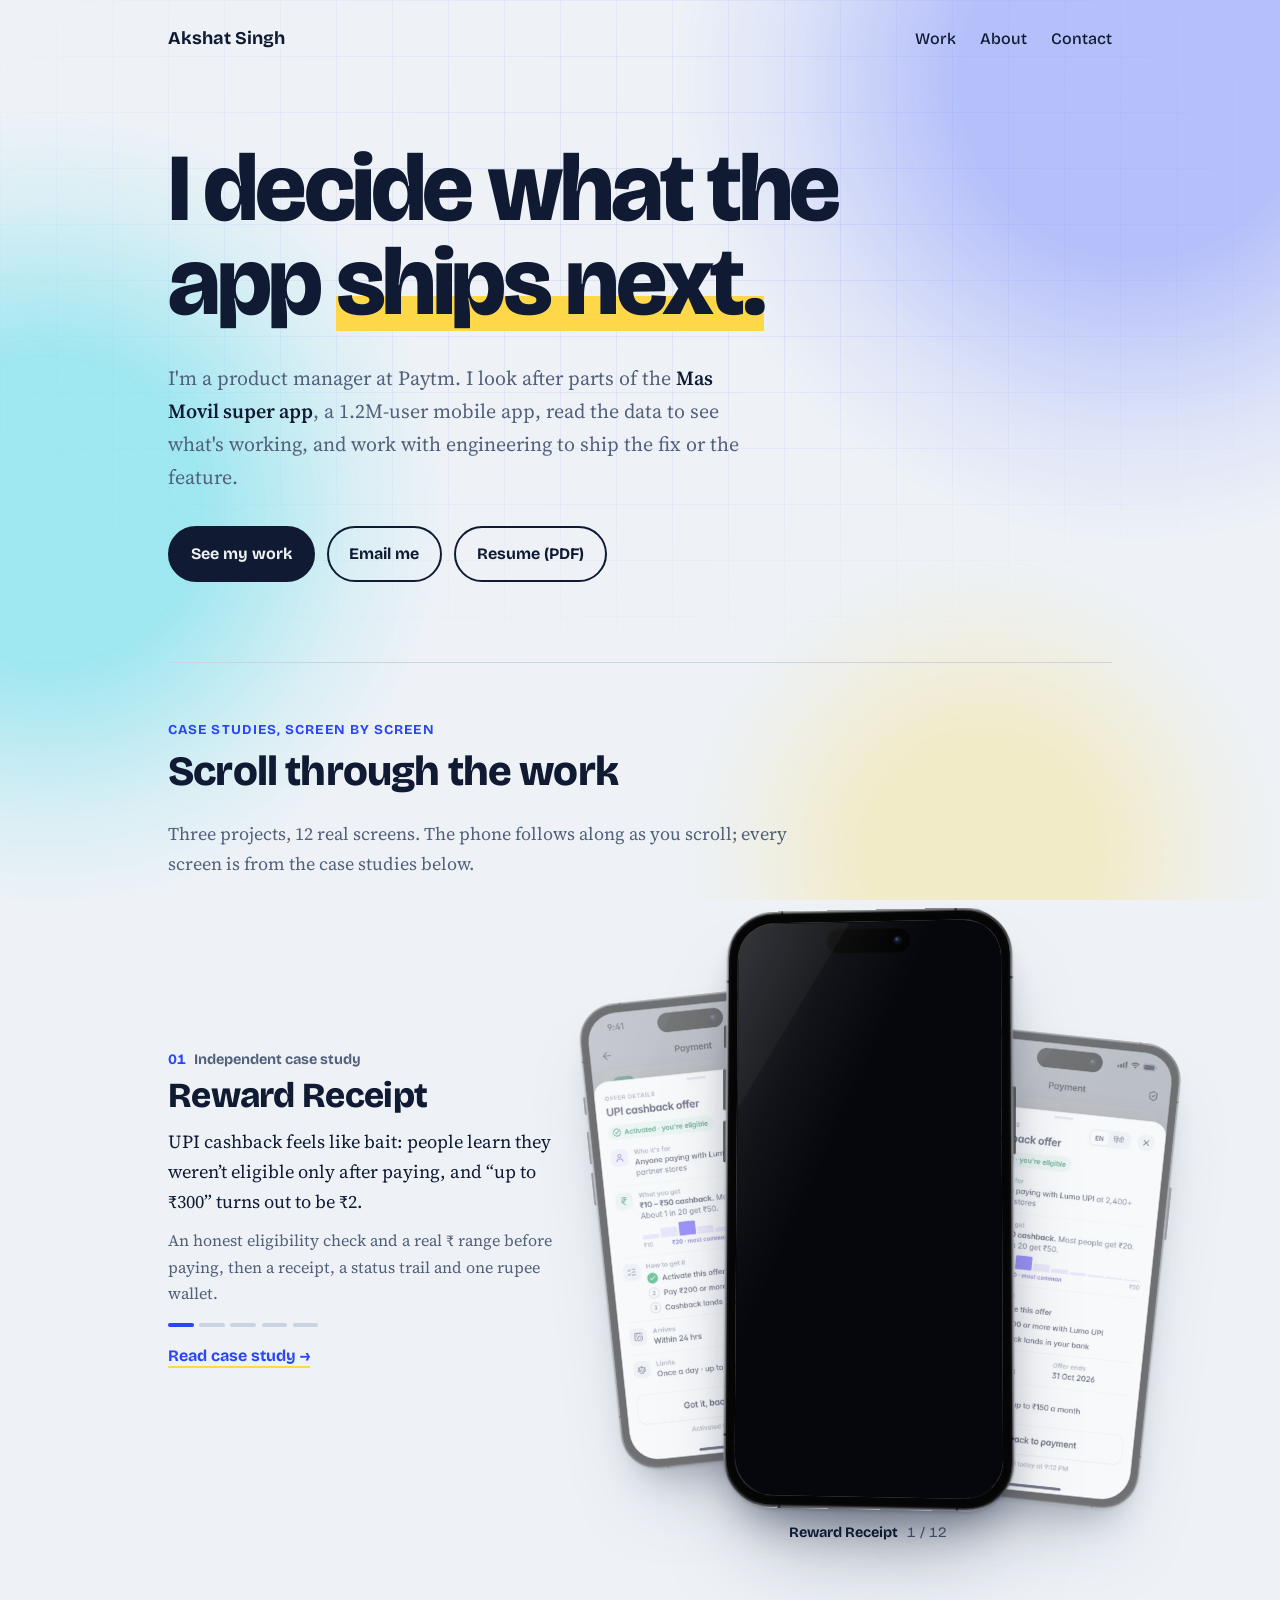
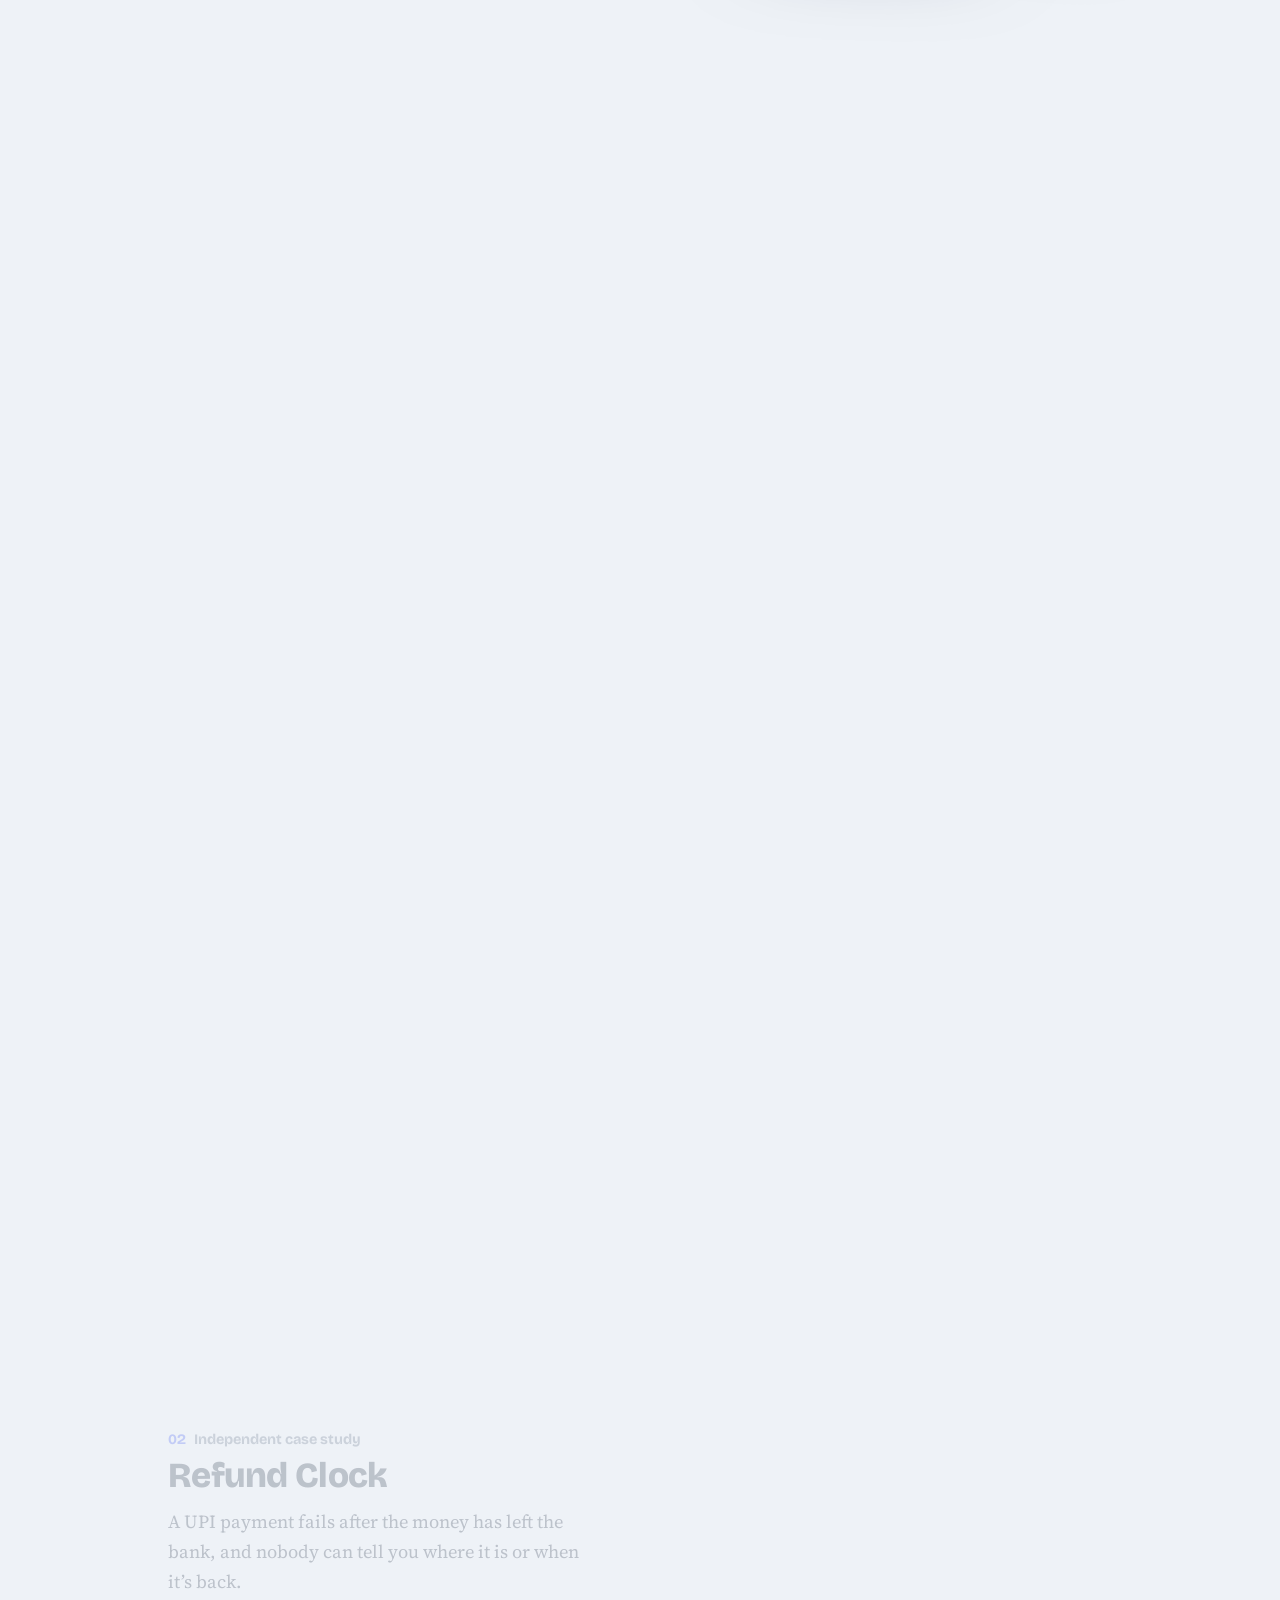
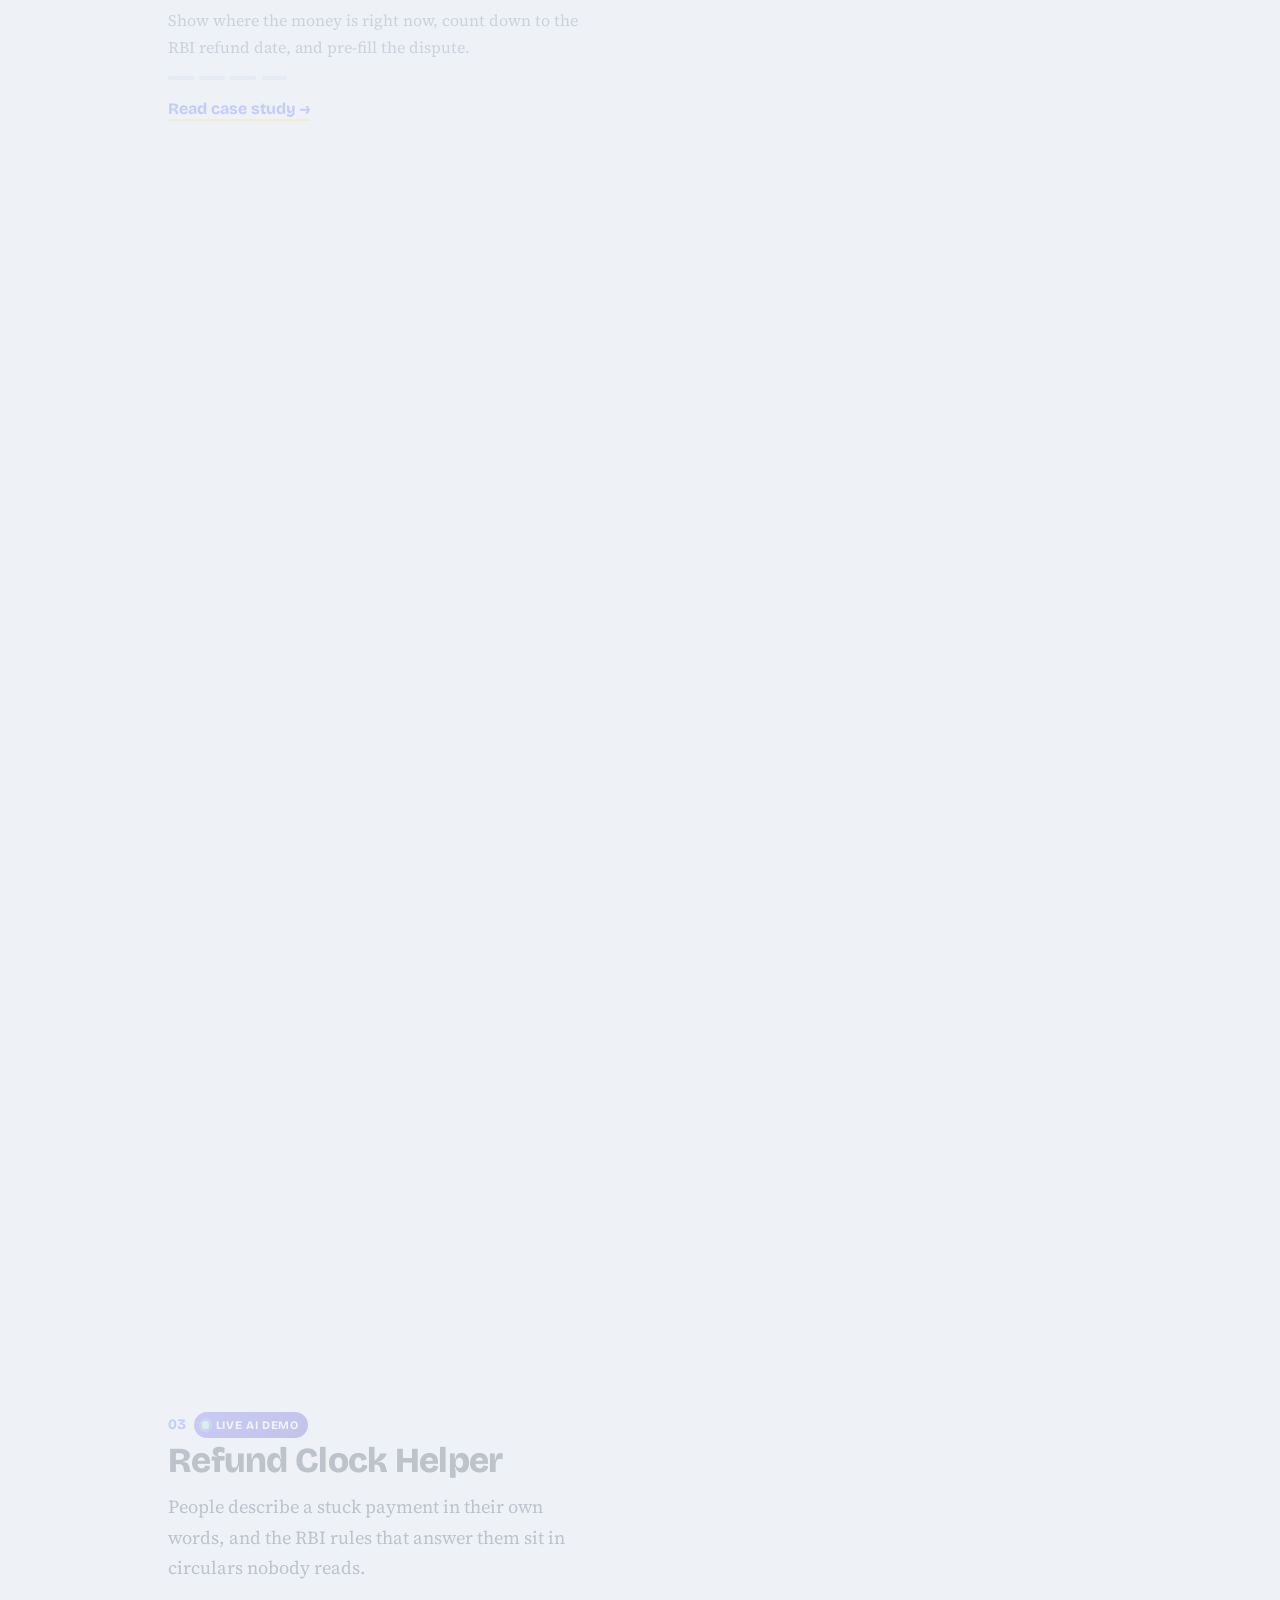
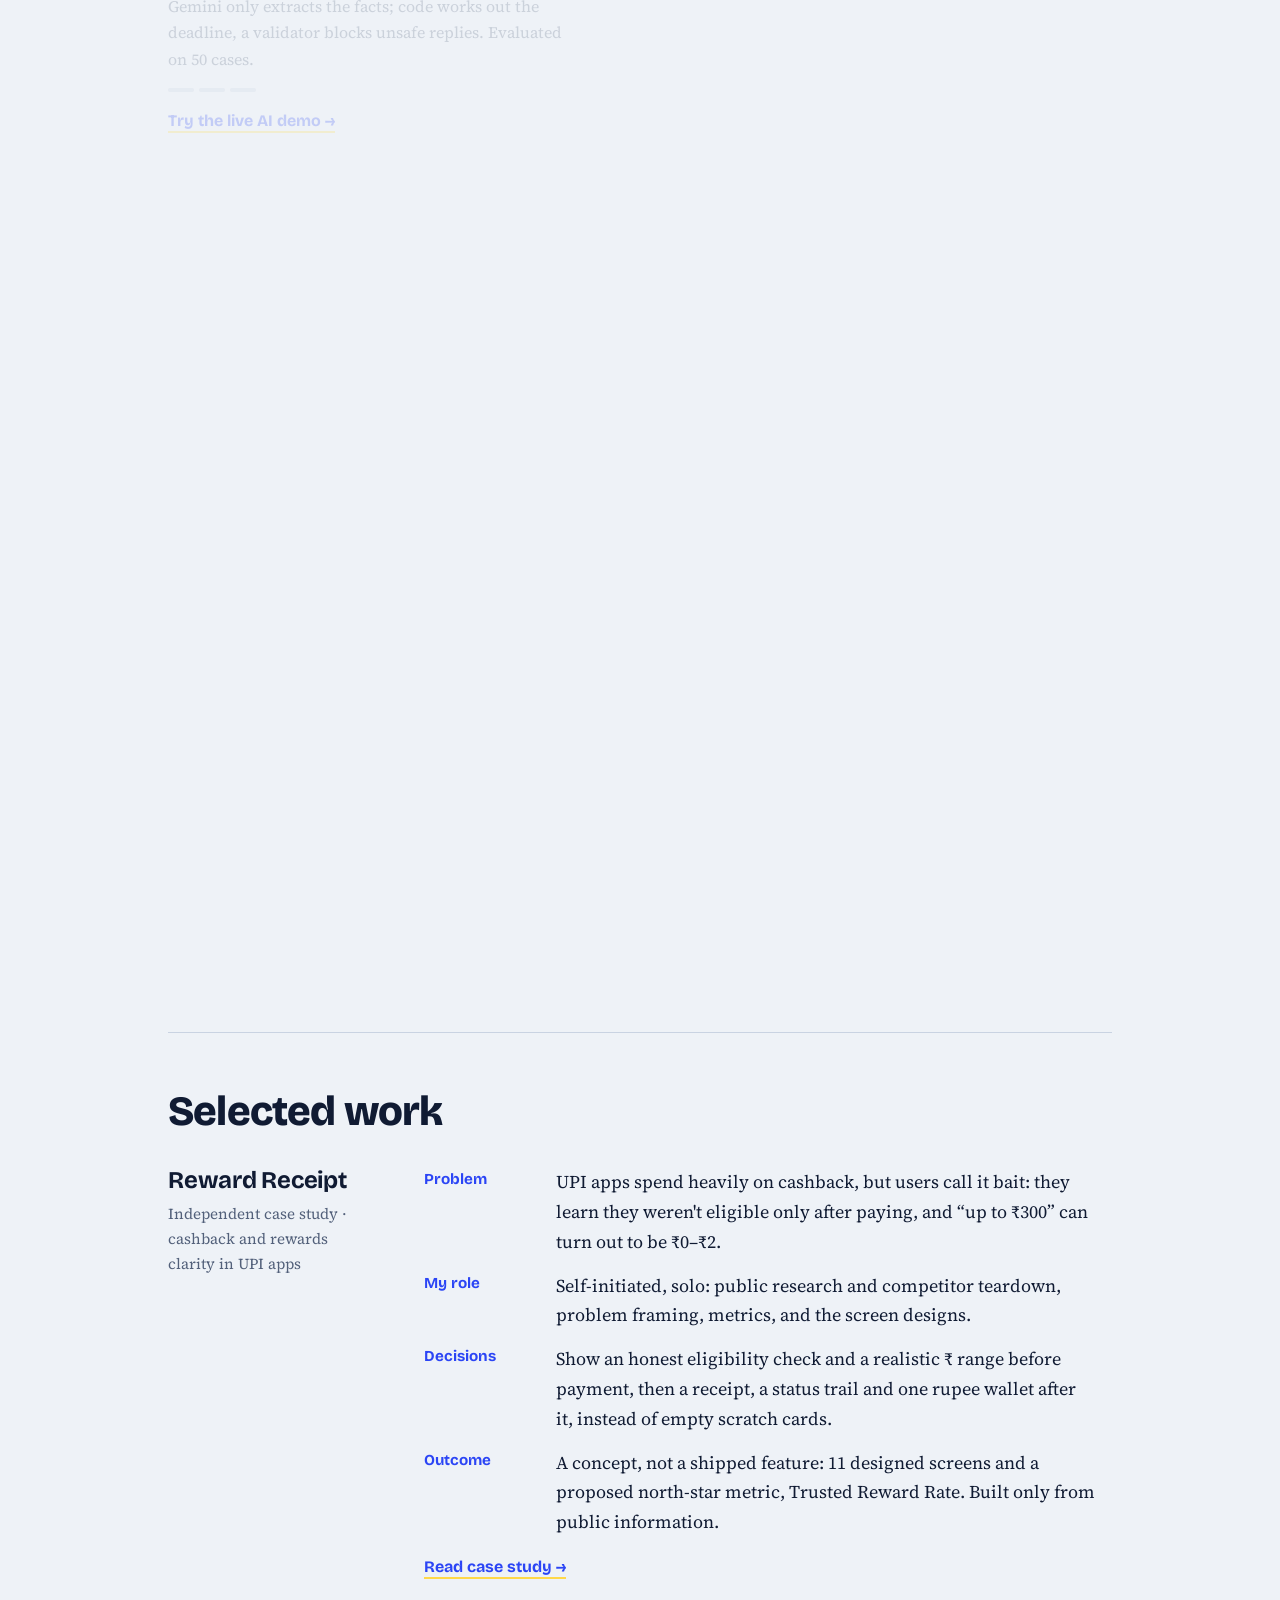
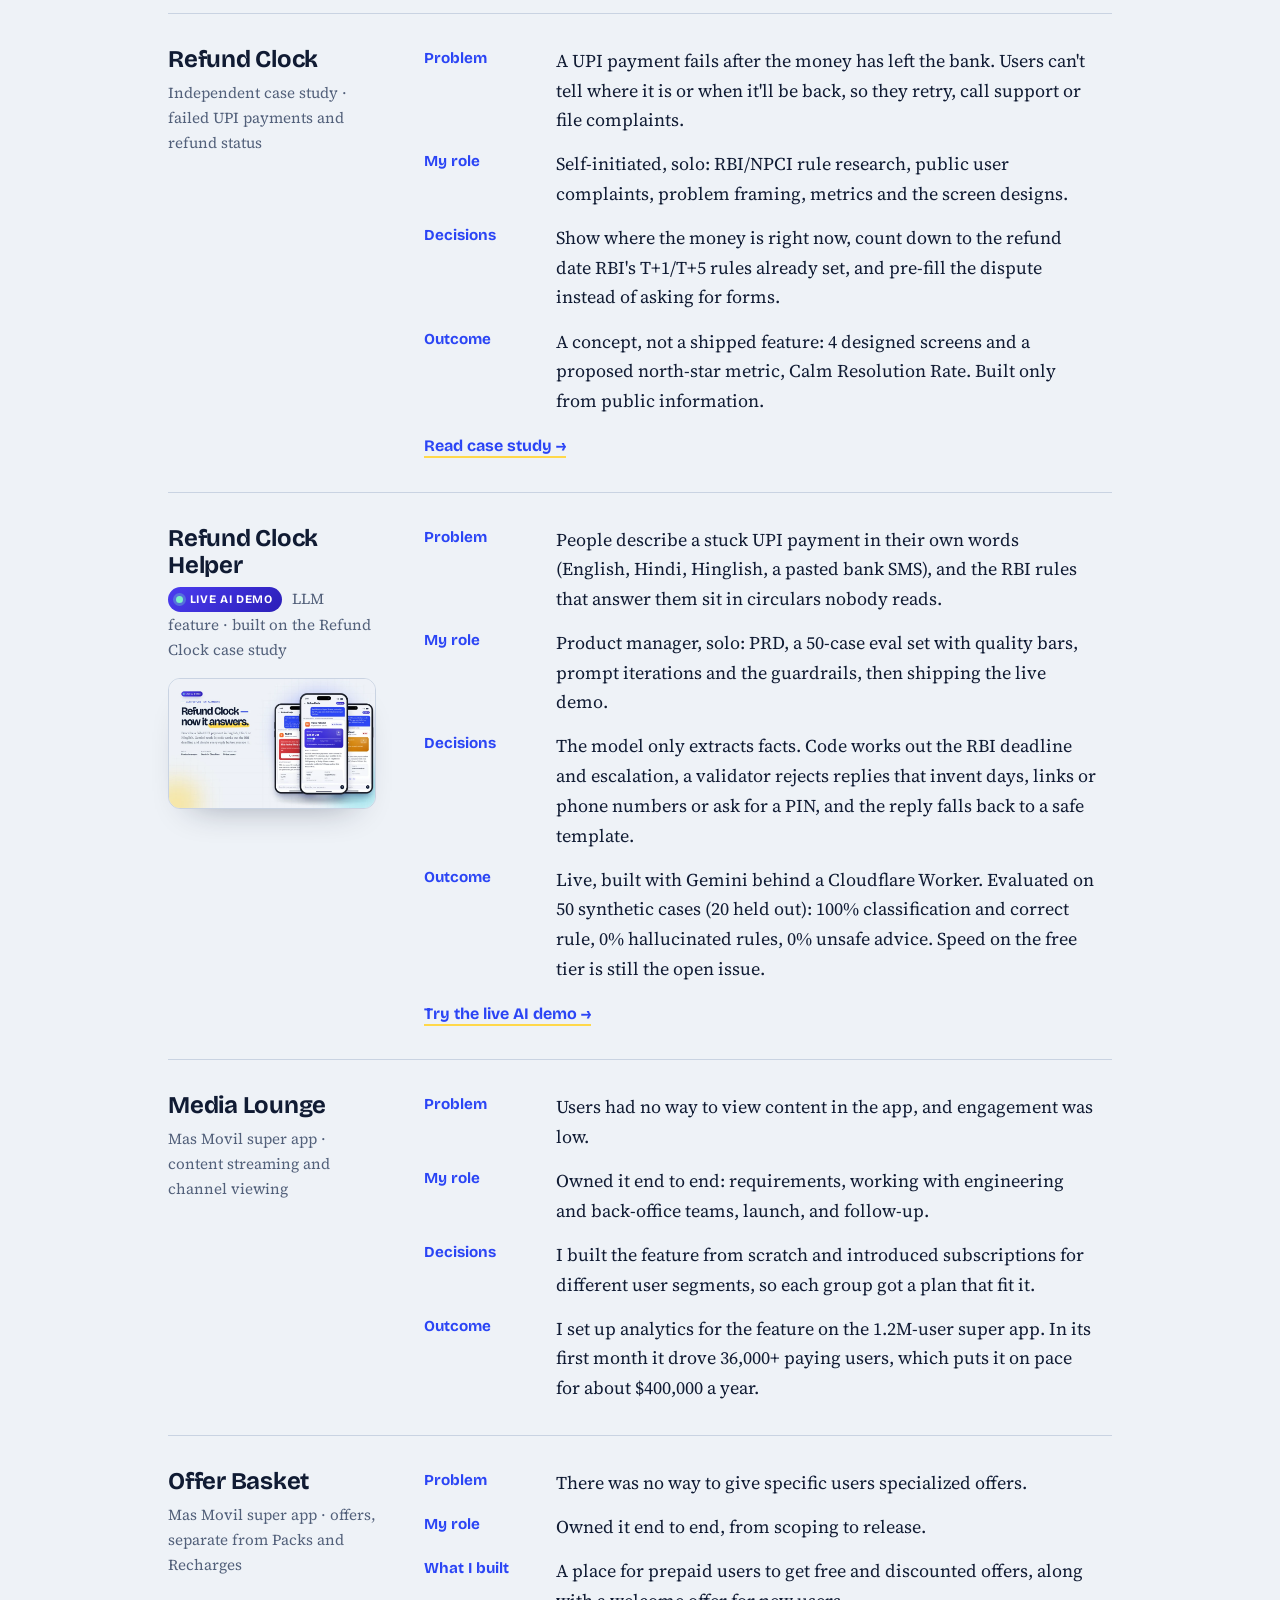
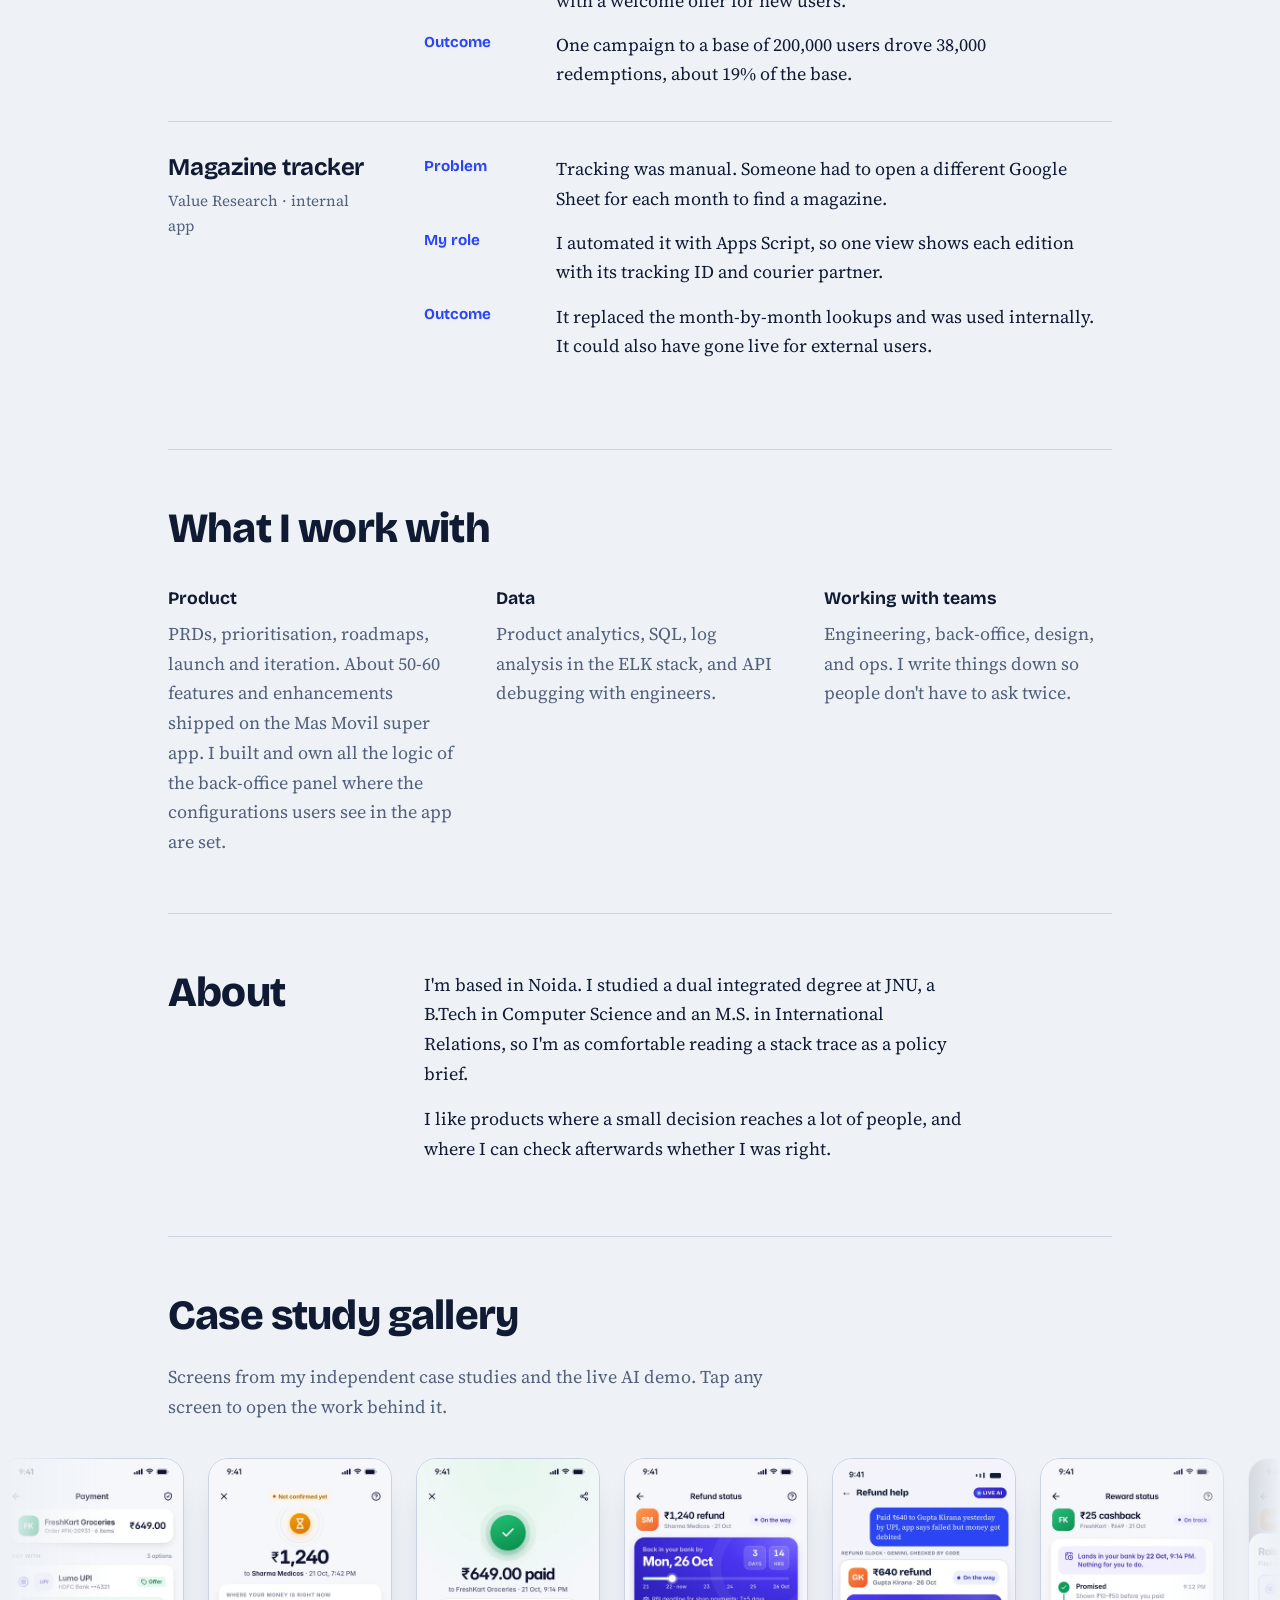
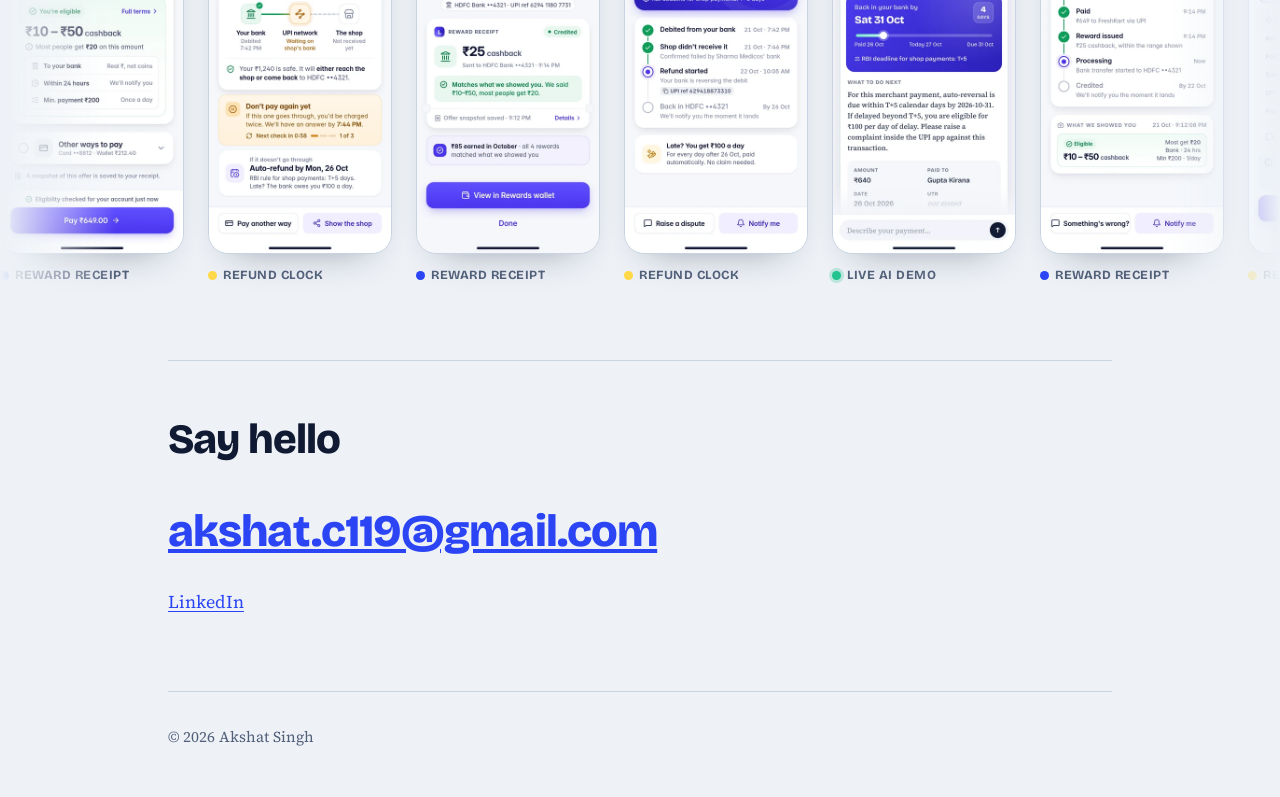
==== commit e8e99c33: "HD pass: vector iPhone 15/16 Pro frame (SVG) for the phone tour incl. back phones; no transforms at " ====
--- a/index.html
+++ b/index.html
@@ -11,6 +11,9 @@
 <link rel="preconnect" href="https://fonts.googleapis.com">
 <link rel="preconnect" href="https://fonts.gstatic.com" crossorigin>
 <link href="https://fonts.googleapis.com/css2?family=Bricolage+Grotesque:wght@500;700;800&family=Source+Serif+4:ital,wght@0,400;0,600;1,400&display=swap" rel="stylesheet">
+<link rel="icon" href="assets/img/favicon.svg" type="image/svg+xml">
+<link rel="icon" href="assets/img/favicon-32.png" sizes="32x32" type="image/png">
+<link rel="apple-touch-icon" href="assets/img/apple-touch-icon.png">
 <link rel="stylesheet" href="assets/css/site.css">
 <script src="assets/js/bg-fx.js" defer></script>
   <script src="assets/js/phone-tour.js" defer></script>
@@ -45,15 +48,14 @@
       <div class="pt-grid">
         <div class="pt-stage" aria-hidden="true">
           <div class="pt-sticky">
-            <div class="pt-ghost pt-ghost-l"><div class="pt-phone"><div class="pt-screen"><img class="pt-gimg" alt=""></div></div></div>
-            <div class="pt-ghost pt-ghost-r"><div class="pt-phone"><div class="pt-screen"><img class="pt-gimg" alt=""></div></div></div>
+            <div class="pt-ghost pt-ghost-l"><div class="pt-phone"><div class="pt-screen"><img class="pt-gimg" alt="" sizes="(max-width: 860px) 160px, 220px"></div><img class="pt-frame" src="assets/img/iphone-frame.svg" width="435" height="888" alt="" decoding="async"></div></div>
+            <div class="pt-ghost pt-ghost-r"><div class="pt-phone"><div class="pt-screen"><img class="pt-gimg" alt="" sizes="(max-width: 860px) 160px, 220px"></div><img class="pt-frame" src="assets/img/iphone-frame.svg" width="435" height="888" alt="" decoding="async"></div></div>
             <div class="pt-phone pt-main">
-              <span class="pt-btn pt-btn-a"></span><span class="pt-btn pt-btn-b"></span><span class="pt-btn pt-btn-c"></span><span class="pt-btn pt-btn-p"></span>
-              <div class="pt-screen">
-                <img class="pt-img" data-src="assets/img/rewards-clarity/s01-checkout-offer-eligible.webp" data-study="Reward Receipt" width="780" height="1688" decoding="async" alt=""><img class="pt-img" data-src="assets/img/rewards-clarity/s02-offer-sheet-activated.webp" data-study="Reward Receipt" width="780" height="1688" decoding="async" alt=""><img class="pt-img" data-src="assets/img/rewards-clarity/s03-success-reward-credited.webp" data-study="Reward Receipt" width="780" height="1688" decoding="async" alt=""><img class="pt-img" data-src="assets/img/rewards-clarity/s04-status-on-track.webp" data-study="Reward Receipt" width="780" height="1688" decoding="async" alt=""><img class="pt-img" data-src="assets/img/rewards-clarity/s05-wallet-populated.webp" data-study="Reward Receipt" width="780" height="1688" decoding="async" alt=""><img class="pt-img" data-src="assets/img/upi-refund-status/s01-result-pending.webp" data-study="Refund Clock" width="780" height="1688" decoding="async" alt=""><img class="pt-img" data-src="assets/img/upi-refund-status/s02-refund-timeline.webp" data-study="Refund Clock" width="780" height="1688" decoding="async" alt=""><img class="pt-img" data-src="assets/img/upi-refund-status/s03-dispute-one-tap.webp" data-study="Refund Clock" width="780" height="1688" decoding="async" alt=""><img class="pt-img" data-src="assets/img/upi-refund-status/s04-refund-credited.webp" data-study="Refund Clock" width="780" height="1688" decoding="async" alt=""><img class="pt-img" data-src="assets/img/ai-refund-helper/ai-s01-live-answer.webp" data-study="Refund Clock Helper" width="780" height="1688" decoding="async" alt=""><img class="pt-img" data-src="assets/img/ai-refund-helper/ai-s02-scam-stop.webp" data-study="Refund Clock Helper" width="780" height="1688" decoding="async" alt=""><img class="pt-img" data-src="assets/img/ai-refund-helper/ai-s03-late-refund.webp" data-study="Refund Clock Helper" width="780" height="1688" decoding="async" alt="">
-                <span class="pt-island"></span>
-                <span class="pt-glare"></span>
+                            <div class="pt-screen">
+                <img class="pt-img" data-src="assets/img/rewards-clarity/s01-checkout-offer-eligible.webp" data-srcset="assets/img/rewards-clarity/s01-checkout-offer-eligible-390.webp 390w, assets/img/rewards-clarity/s01-checkout-offer-eligible.webp 780w, assets/img/rewards-clarity/s01-checkout-offer-eligible-900.webp 900w, assets/img/rewards-clarity/s01-checkout-offer-eligible-1170.webp 1170w" sizes="(max-width: 860px) 200px, 280px" data-study="Reward Receipt" width="780" height="1688" decoding="async" alt=""><img class="pt-img" data-src="assets/img/rewards-clarity/s02-offer-sheet-activated.webp" data-srcset="assets/img/rewards-clarity/s02-offer-sheet-activated-390.webp 390w, assets/img/rewards-clarity/s02-offer-sheet-activated.webp 780w, assets/img/rewards-clarity/s02-offer-sheet-activated-900.webp 900w, assets/img/rewards-clarity/s02-offer-sheet-activated-1170.webp 1170w" sizes="(max-width: 860px) 200px, 280px" data-study="Reward Receipt" width="780" height="1688" decoding="async" alt=""><img class="pt-img" data-src="assets/img/rewards-clarity/s03-success-reward-credited.webp" data-srcset="assets/img/rewards-clarity/s03-success-reward-credited-390.webp 390w, assets/img/rewards-clarity/s03-success-reward-credited.webp 780w, assets/img/rewards-clarity/s03-success-reward-credited-900.webp 900w, assets/img/rewards-clarity/s03-success-reward-credited-1170.webp 1170w" sizes="(max-width: 860px) 200px, 280px" data-study="Reward Receipt" width="780" height="1688" decoding="async" alt=""><img class="pt-img" data-src="assets/img/rewards-clarity/s04-status-on-track.webp" data-srcset="assets/img/rewards-clarity/s04-status-on-track-390.webp 390w, assets/img/rewards-clarity/s04-status-on-track.webp 780w, assets/img/rewards-clarity/s04-status-on-track-900.webp 900w, assets/img/rewards-clarity/s04-status-on-track-1170.webp 1170w" sizes="(max-width: 860px) 200px, 280px" data-study="Reward Receipt" width="780" height="1688" decoding="async" alt=""><img class="pt-img" data-src="assets/img/rewards-clarity/s05-wallet-populated.webp" data-srcset="assets/img/rewards-clarity/s05-wallet-populated-390.webp 390w, assets/img/rewards-clarity/s05-wallet-populated.webp 780w, assets/img/rewards-clarity/s05-wallet-populated-900.webp 900w, assets/img/rewards-clarity/s05-wallet-populated-1170.webp 1170w" sizes="(max-width: 860px) 200px, 280px" data-study="Reward Receipt" width="780" height="1688" decoding="async" alt=""><img class="pt-img" data-src="assets/img/upi-refund-status/s01-result-pending.webp" data-srcset="assets/img/upi-refund-status/s01-result-pending-390.webp 390w, assets/img/upi-refund-status/s01-result-pending.webp 780w, assets/img/upi-refund-status/s01-result-pending-900.webp 900w, assets/img/upi-refund-status/s01-result-pending-1170.webp 1170w" sizes="(max-width: 860px) 200px, 280px" data-study="Refund Clock" width="780" height="1688" decoding="async" alt=""><img class="pt-img" data-src="assets/img/upi-refund-status/s02-refund-timeline.webp" data-srcset="assets/img/upi-refund-status/s02-refund-timeline-390.webp 390w, assets/img/upi-refund-status/s02-refund-timeline.webp 780w, assets/img/upi-refund-status/s02-refund-timeline-900.webp 900w, assets/img/upi-refund-status/s02-refund-timeline-1170.webp 1170w" sizes="(max-width: 860px) 200px, 280px" data-study="Refund Clock" width="780" height="1688" decoding="async" alt=""><img class="pt-img" data-src="assets/img/upi-refund-status/s03-dispute-one-tap.webp" data-srcset="assets/img/upi-refund-status/s03-dispute-one-tap-390.webp 390w, assets/img/upi-refund-status/s03-dispute-one-tap.webp 780w, assets/img/upi-refund-status/s03-dispute-one-tap-900.webp 900w, assets/img/upi-refund-status/s03-dispute-one-tap-1170.webp 1170w" sizes="(max-width: 860px) 200px, 280px" data-study="Refund Clock" width="780" height="1688" decoding="async" alt=""><img class="pt-img" data-src="assets/img/upi-refund-status/s04-refund-credited.webp" data-srcset="assets/img/upi-refund-status/s04-refund-credited-390.webp 390w, assets/img/upi-refund-status/s04-refund-credited.webp 780w, assets/img/upi-refund-status/s04-refund-credited-900.webp 900w, assets/img/upi-refund-status/s04-refund-credited-1170.webp 1170w" sizes="(max-width: 860px) 200px, 280px" data-study="Refund Clock" width="780" height="1688" decoding="async" alt=""><img class="pt-img" data-src="assets/img/ai-refund-helper/ai-s01-live-answer.webp" data-srcset="assets/img/ai-refund-helper/ai-s01-live-answer-390.webp 390w, assets/img/ai-refund-helper/ai-s01-live-answer.webp 780w, assets/img/ai-refund-helper/ai-s01-live-answer-900.webp 900w, assets/img/ai-refund-helper/ai-s01-live-answer-1170.webp 1170w" sizes="(max-width: 860px) 200px, 280px" data-study="Refund Clock Helper" width="780" height="1688" decoding="async" alt=""><img class="pt-img" data-src="assets/img/ai-refund-helper/ai-s02-scam-stop.webp" data-srcset="assets/img/ai-refund-helper/ai-s02-scam-stop-390.webp 390w, assets/img/ai-refund-helper/ai-s02-scam-stop.webp 780w, assets/img/ai-refund-helper/ai-s02-scam-stop-900.webp 900w, assets/img/ai-refund-helper/ai-s02-scam-stop-1170.webp 1170w" sizes="(max-width: 860px) 200px, 280px" data-study="Refund Clock Helper" width="780" height="1688" decoding="async" alt=""><img class="pt-img" data-src="assets/img/ai-refund-helper/ai-s03-late-refund.webp" data-srcset="assets/img/ai-refund-helper/ai-s03-late-refund-390.webp 390w, assets/img/ai-refund-helper/ai-s03-late-refund.webp 780w, assets/img/ai-refund-helper/ai-s03-late-refund-900.webp 900w, assets/img/ai-refund-helper/ai-s03-late-refund-1170.webp 1170w" sizes="(max-width: 860px) 200px, 280px" data-study="Refund Clock Helper" width="780" height="1688" decoding="async" alt="">
               </div>
+              <img class="pt-frame" src="assets/img/iphone-frame.svg" width="435" height="888" alt="" decoding="async">
+            
             </div>
             <p class="pt-cap"><b class="pt-cap-t">Reward Receipt</b> <span class="pt-cap-n">1 / 12</span></p>
           </div>
@@ -68,7 +70,7 @@
             <p class="pt-dots" aria-hidden="true"><i></i><i></i><i></i><i></i><i></i></p>
             <p class="case-more"><a href="case-studies/rewards-clarity/">Read case study →</a></p>
           </div>
-          <ul class="pt-static"><li><img src="assets/img/rewards-clarity/s01-checkout-offer-eligible.webp" width="780" height="1688" loading="lazy" decoding="async" alt="Checkout screen with an honest offer card: eligible for ₹10–₹50 cashback, most people get ₹20."></li><li><img src="assets/img/rewards-clarity/s02-offer-sheet-activated.webp" width="780" height="1688" loading="lazy" decoding="async" alt="Offer detail sheet: activated, eligible, ₹10–₹50 cashback with steps and timing."></li><li><img src="assets/img/rewards-clarity/s03-success-reward-credited.webp" width="780" height="1688" loading="lazy" decoding="async" alt="Payment success screen with a reward receipt: ₹25 cashback credited, matching what was shown."></li><li><img src="assets/img/rewards-clarity/s04-status-on-track.webp" width="780" height="1688" loading="lazy" decoding="async" alt="Reward status tracker marked on track, with a timeline and a snapshot of the offer shown before paying."></li><li><img src="assets/img/rewards-clarity/s05-wallet-populated.webp" width="780" height="1688" loading="lazy" decoding="async" alt="Rewards wallet with cashback, vouchers and coins all valued in rupees, expiring items first."></li></ul>
+          <ul class="pt-static"><li><img src="assets/img/rewards-clarity/s01-checkout-offer-eligible.webp" srcset="assets/img/rewards-clarity/s01-checkout-offer-eligible-390.webp 390w, assets/img/rewards-clarity/s01-checkout-offer-eligible.webp 780w, assets/img/rewards-clarity/s01-checkout-offer-eligible-900.webp 900w, assets/img/rewards-clarity/s01-checkout-offer-eligible-1170.webp 1170w" sizes="(max-width: 720px) 9rem, 11.5rem" width="780" height="1688" loading="lazy" decoding="async" alt="Checkout screen with an honest offer card: eligible for ₹10–₹50 cashback, most people get ₹20."></li><li><img src="assets/img/rewards-clarity/s02-offer-sheet-activated.webp" srcset="assets/img/rewards-clarity/s02-offer-sheet-activated-390.webp 390w, assets/img/rewards-clarity/s02-offer-sheet-activated.webp 780w, assets/img/rewards-clarity/s02-offer-sheet-activated-900.webp 900w, assets/img/rewards-clarity/s02-offer-sheet-activated-1170.webp 1170w" sizes="(max-width: 720px) 9rem, 11.5rem" width="780" height="1688" loading="lazy" decoding="async" alt="Offer detail sheet: activated, eligible, ₹10–₹50 cashback with steps and timing."></li><li><img src="assets/img/rewards-clarity/s03-success-reward-credited.webp" srcset="assets/img/rewards-clarity/s03-success-reward-credited-390.webp 390w, assets/img/rewards-clarity/s03-success-reward-credited.webp 780w, assets/img/rewards-clarity/s03-success-reward-credited-900.webp 900w, assets/img/rewards-clarity/s03-success-reward-credited-1170.webp 1170w" sizes="(max-width: 720px) 9rem, 11.5rem" width="780" height="1688" loading="lazy" decoding="async" alt="Payment success screen with a reward receipt: ₹25 cashback credited, matching what was shown."></li><li><img src="assets/img/rewards-clarity/s04-status-on-track.webp" srcset="assets/img/rewards-clarity/s04-status-on-track-390.webp 390w, assets/img/rewards-clarity/s04-status-on-track.webp 780w, assets/img/rewards-clarity/s04-status-on-track-900.webp 900w, assets/img/rewards-clarity/s04-status-on-track-1170.webp 1170w" sizes="(max-width: 720px) 9rem, 11.5rem" width="780" height="1688" loading="lazy" decoding="async" alt="Reward status tracker marked on track, with a timeline and a snapshot of the offer shown before paying."></li><li><img src="assets/img/rewards-clarity/s05-wallet-populated.webp" srcset="assets/img/rewards-clarity/s05-wallet-populated-390.webp 390w, assets/img/rewards-clarity/s05-wallet-populated.webp 780w, assets/img/rewards-clarity/s05-wallet-populated-900.webp 900w, assets/img/rewards-clarity/s05-wallet-populated-1170.webp 1170w" sizes="(max-width: 720px) 9rem, 11.5rem" width="780" height="1688" loading="lazy" decoding="async" alt="Rewards wallet with cashback, vouchers and coins all valued in rupees, expiring items first."></li></ul>
         </article>
         <article class="pt-step" id="pt-rc" data-from="5" data-count="4" style="--k:4">
           <div class="pt-card">
@@ -79,7 +81,7 @@
             <p class="pt-dots" aria-hidden="true"><i></i><i></i><i></i><i></i></p>
             <p class="case-more"><a href="case-studies/upi-refund-status/">Read case study →</a></p>
           </div>
-          <ul class="pt-static"><li><img src="assets/img/upi-refund-status/s01-result-pending.webp" width="780" height="1688" loading="lazy" decoding="async" alt="Pending UPI payment showing where the money is: debited from your bank, waiting in the UPI network, not yet with the shop."></li><li><img src="assets/img/upi-refund-status/s02-refund-timeline.webp" width="780" height="1688" loading="lazy" decoding="async" alt="Refund status with a countdown: back in your bank by Mon, 26 Oct, the RBI T+5 deadline."></li><li><img src="assets/img/upi-refund-status/s03-dispute-one-tap.webp" width="780" height="1688" loading="lazy" decoding="async" alt="One-tap dispute sheet, pre-filled with amount, payee, date and UPI reference."></li><li><img src="assets/img/upi-refund-status/s04-refund-credited.webp" width="780" height="1688" loading="lazy" decoding="async" alt="Refund confirmation: ₹1,240 is back, 3 days before the RBI deadline."></li></ul>
+          <ul class="pt-static"><li><img src="assets/img/upi-refund-status/s01-result-pending.webp" srcset="assets/img/upi-refund-status/s01-result-pending-390.webp 390w, assets/img/upi-refund-status/s01-result-pending.webp 780w, assets/img/upi-refund-status/s01-result-pending-900.webp 900w, assets/img/upi-refund-status/s01-result-pending-1170.webp 1170w" sizes="(max-width: 720px) 9rem, 11.5rem" width="780" height="1688" loading="lazy" decoding="async" alt="Pending UPI payment showing where the money is: debited from your bank, waiting in the UPI network, not yet with the shop."></li><li><img src="assets/img/upi-refund-status/s02-refund-timeline.webp" srcset="assets/img/upi-refund-status/s02-refund-timeline-390.webp 390w, assets/img/upi-refund-status/s02-refund-timeline.webp 780w, assets/img/upi-refund-status/s02-refund-timeline-900.webp 900w, assets/img/upi-refund-status/s02-refund-timeline-1170.webp 1170w" sizes="(max-width: 720px) 9rem, 11.5rem" width="780" height="1688" loading="lazy" decoding="async" alt="Refund status with a countdown: back in your bank by Mon, 26 Oct, the RBI T+5 deadline."></li><li><img src="assets/img/upi-refund-status/s03-dispute-one-tap.webp" srcset="assets/img/upi-refund-status/s03-dispute-one-tap-390.webp 390w, assets/img/upi-refund-status/s03-dispute-one-tap.webp 780w, assets/img/upi-refund-status/s03-dispute-one-tap-900.webp 900w, assets/img/upi-refund-status/s03-dispute-one-tap-1170.webp 1170w" sizes="(max-width: 720px) 9rem, 11.5rem" width="780" height="1688" loading="lazy" decoding="async" alt="One-tap dispute sheet, pre-filled with amount, payee, date and UPI reference."></li><li><img src="assets/img/upi-refund-status/s04-refund-credited.webp" srcset="assets/img/upi-refund-status/s04-refund-credited-390.webp 390w, assets/img/upi-refund-status/s04-refund-credited.webp 780w, assets/img/upi-refund-status/s04-refund-credited-900.webp 900w, assets/img/upi-refund-status/s04-refund-credited-1170.webp 1170w" sizes="(max-width: 720px) 9rem, 11.5rem" width="780" height="1688" loading="lazy" decoding="async" alt="Refund confirmation: ₹1,240 is back, 3 days before the RBI deadline."></li></ul>
         </article>
         <article class="pt-step" id="pt-ai" data-from="9" data-count="3" style="--k:3">
           <div class="pt-card">
@@ -90,7 +92,7 @@
             <p class="pt-dots" aria-hidden="true"><i></i><i></i><i></i></p>
             <p class="case-more"><a href="case-studies/ai-refund-helper/demo/">Try the live AI demo →</a></p>
           </div>
-          <ul class="pt-static"><li><img src="assets/img/ai-refund-helper/ai-s01-live-answer.webp" width="780" height="1688" loading="lazy" decoding="async" alt="Live AI answer: ₹640 to Gupta Kirana, back in your bank by Sat 31 Oct under the RBI T+5 rule, with the next step."></li><li><img src="assets/img/ai-refund-helper/ai-s02-scam-stop.webp" width="780" height="1688" loading="lazy" decoding="async" alt="Live AI answer to a fake 'refund on hold' SMS: this looks like a scam, call 1930 and report on cybercrime.gov.in."></li><li><img src="assets/img/ai-refund-helper/ai-s03-late-refund.webp" width="780" height="1688" loading="lazy" decoding="async" alt="Live AI answer for a late refund: the T+5 deadline passed on 26 Oct, so ₹100 per day of delay is owed."></li></ul>
+          <ul class="pt-static"><li><img src="assets/img/ai-refund-helper/ai-s01-live-answer.webp" srcset="assets/img/ai-refund-helper/ai-s01-live-answer-390.webp 390w, assets/img/ai-refund-helper/ai-s01-live-answer.webp 780w, assets/img/ai-refund-helper/ai-s01-live-answer-900.webp 900w, assets/img/ai-refund-helper/ai-s01-live-answer-1170.webp 1170w" sizes="(max-width: 720px) 9rem, 11.5rem" width="780" height="1688" loading="lazy" decoding="async" alt="Live AI answer: ₹640 to Gupta Kirana, back in your bank by Sat 31 Oct under the RBI T+5 rule, with the next step."></li><li><img src="assets/img/ai-refund-helper/ai-s02-scam-stop.webp" srcset="assets/img/ai-refund-helper/ai-s02-scam-stop-390.webp 390w, assets/img/ai-refund-helper/ai-s02-scam-stop.webp 780w, assets/img/ai-refund-helper/ai-s02-scam-stop-900.webp 900w, assets/img/ai-refund-helper/ai-s02-scam-stop-1170.webp 1170w" sizes="(max-width: 720px) 9rem, 11.5rem" width="780" height="1688" loading="lazy" decoding="async" alt="Live AI answer to a fake 'refund on hold' SMS: this looks like a scam, call 1930 and report on cybercrime.gov.in."></li><li><img src="assets/img/ai-refund-helper/ai-s03-late-refund.webp" srcset="assets/img/ai-refund-helper/ai-s03-late-refund-390.webp 390w, assets/img/ai-refund-helper/ai-s03-late-refund.webp 780w, assets/img/ai-refund-helper/ai-s03-late-refund-900.webp 900w, assets/img/ai-refund-helper/ai-s03-late-refund-1170.webp 1170w" sizes="(max-width: 720px) 9rem, 11.5rem" width="780" height="1688" loading="lazy" decoding="async" alt="Live AI answer for a late refund: the T+5 deadline passed on 26 Oct, so ₹100 per day of delay is owed."></li></ul>
         </article>
         </div>
       </div>
@@ -135,7 +137,7 @@
         <div>
           <h3>Refund Clock Helper</h3>
           <p class="tag"><span class="live-pill">Live AI demo</span> LLM feature · built on the Refund Clock case study</p>
-          <a class="case-thumb" href="case-studies/ai-refund-helper/demo/"><img src="assets/img/ai-refund-helper/cover-1600.webp" width="1600" height="1000" loading="lazy" decoding="async" alt="Refund Clock Helper: a live AI demo answering a failed UPI payment with the refund date, ₹640 back by Sat 31 Oct."></a>
+          <a class="case-thumb" href="case-studies/ai-refund-helper/demo/"><img src="assets/img/ai-refund-helper/cover-1600.webp" srcset="assets/img/ai-refund-helper/cover-800.webp 800w, assets/img/ai-refund-helper/cover-1600.webp 1600w, assets/img/ai-refund-helper/cover-2400.webp 2400w, assets/img/ai-refund-helper/cover-3200.webp 3200w" sizes="(max-width: 720px) calc(100vw - 3rem), 13rem" width="1600" height="1000" loading="lazy" decoding="async" alt="Refund Clock Helper: a live AI demo answering a failed UPI payment with the refund date, ₹640 back by Sat 31 Oct."></a>
         </div>
         <div>
           <dl>
@@ -210,30 +212,30 @@
       <p class="gallery-sub">Screens from my independent case studies and the live AI demo. Tap any screen to open the work behind it.</p>
       <div class="marquee" role="region" aria-label="Case study screens, scrolling" tabindex="0">
         <ul class="mq-track">
-          <li class="mq-item"><a href="case-studies/rewards-clarity/"><img src="assets/img/rewards-clarity/s01-checkout-offer-eligible.webp" width="780" height="1688" loading="lazy" decoding="async" alt="Checkout screen with an honest offer card: eligible for ₹10–₹50 cashback, most people get ₹20."><span class="mq-tag rr">Reward Receipt</span></a></li>
-          <li class="mq-item"><a href="case-studies/upi-refund-status/"><img src="assets/img/upi-refund-status/s01-result-pending.webp" width="780" height="1688" loading="lazy" decoding="async" alt="Pending UPI payment showing where the money is: debited from your bank, waiting in the UPI network, not yet with the shop."><span class="mq-tag rc">Refund Clock</span></a></li>
-          <li class="mq-item"><a href="case-studies/rewards-clarity/"><img src="assets/img/rewards-clarity/s03-success-reward-credited.webp" width="780" height="1688" loading="lazy" decoding="async" alt="Payment success screen with a reward receipt: ₹25 cashback credited, matching what was shown."><span class="mq-tag rr">Reward Receipt</span></a></li>
-          <li class="mq-item"><a href="case-studies/upi-refund-status/"><img src="assets/img/upi-refund-status/s02-refund-timeline.webp" width="780" height="1688" loading="lazy" decoding="async" alt="Refund status with a countdown: back in your bank by Mon, 26 Oct, the RBI T+5 deadline."><span class="mq-tag rc">Refund Clock</span></a></li>
-          <li class="mq-item"><a href="case-studies/ai-refund-helper/demo/"><img src="assets/img/ai-refund-helper/ai-s01-live-answer.webp" width="780" height="1688" loading="lazy" decoding="async" alt="Live AI answer: ₹640 to Gupta Kirana, back in your bank by Sat 31 Oct under the RBI T+5 rule, with the next step."><span class="mq-tag ai">Live AI demo</span></a></li>
-          <li class="mq-item"><a href="case-studies/rewards-clarity/"><img src="assets/img/rewards-clarity/s04-status-on-track.webp" width="780" height="1688" loading="lazy" decoding="async" alt="Reward status tracker marked on track, with a timeline and a snapshot of the offer shown before paying."><span class="mq-tag rr">Reward Receipt</span></a></li>
-          <li class="mq-item"><a href="case-studies/upi-refund-status/"><img src="assets/img/upi-refund-status/s03-dispute-one-tap.webp" width="780" height="1688" loading="lazy" decoding="async" alt="One-tap dispute sheet, pre-filled with amount, payee, date and UPI reference."><span class="mq-tag rc">Refund Clock</span></a></li>
-          <li class="mq-item"><a href="case-studies/rewards-clarity/"><img src="assets/img/rewards-clarity/s05-wallet-populated.webp" width="780" height="1688" loading="lazy" decoding="async" alt="Rewards wallet with cashback, vouchers and coins all valued in rupees, expiring items first."><span class="mq-tag rr">Reward Receipt</span></a></li>
-          <li class="mq-item"><a href="case-studies/ai-refund-helper/demo/"><img src="assets/img/ai-refund-helper/ai-s02-scam-stop.webp" width="780" height="1688" loading="lazy" decoding="async" alt="Live AI answer to a fake 'refund on hold' SMS: this looks like a scam, call 1930 and report on cybercrime.gov.in."><span class="mq-tag ai">Live AI demo</span></a></li>
-          <li class="mq-item"><a href="case-studies/upi-refund-status/"><img src="assets/img/upi-refund-status/s04-refund-credited.webp" width="780" height="1688" loading="lazy" decoding="async" alt="Refund confirmation: ₹1,240 is back, 3 days before the RBI deadline."><span class="mq-tag rc">Refund Clock</span></a></li>
-          <li class="mq-item"><a href="case-studies/ai-refund-helper/demo/"><img src="assets/img/ai-refund-helper/ai-s03-late-refund.webp" width="780" height="1688" loading="lazy" decoding="async" alt="Live AI answer for a late refund: the T+5 deadline passed on 26 Oct, so ₹100 per day of delay is owed."><span class="mq-tag ai">Live AI demo</span></a></li>
-          <li class="mq-item"><a href="case-studies/rewards-clarity/"><img src="assets/img/rewards-clarity/s02-offer-sheet-activated.webp" width="780" height="1688" loading="lazy" decoding="async" alt="Offer detail sheet: activated, eligible, ₹10–₹50 cashback with steps and timing."><span class="mq-tag rr">Reward Receipt</span></a></li>
-          <li class="mq-item" aria-hidden="true"><a href="case-studies/rewards-clarity/" tabindex="-1"><img src="assets/img/rewards-clarity/s01-checkout-offer-eligible.webp" width="780" height="1688" loading="lazy" decoding="async" alt=""><span class="mq-tag rr">Reward Receipt</span></a></li>
-          <li class="mq-item" aria-hidden="true"><a href="case-studies/upi-refund-status/" tabindex="-1"><img src="assets/img/upi-refund-status/s01-result-pending.webp" width="780" height="1688" loading="lazy" decoding="async" alt=""><span class="mq-tag rc">Refund Clock</span></a></li>
-          <li class="mq-item" aria-hidden="true"><a href="case-studies/rewards-clarity/" tabindex="-1"><img src="assets/img/rewards-clarity/s03-success-reward-credited.webp" width="780" height="1688" loading="lazy" decoding="async" alt=""><span class="mq-tag rr">Reward Receipt</span></a></li>
-          <li class="mq-item" aria-hidden="true"><a href="case-studies/upi-refund-status/" tabindex="-1"><img src="assets/img/upi-refund-status/s02-refund-timeline.webp" width="780" height="1688" loading="lazy" decoding="async" alt=""><span class="mq-tag rc">Refund Clock</span></a></li>
-          <li class="mq-item" aria-hidden="true"><a href="case-studies/ai-refund-helper/demo/" tabindex="-1"><img src="assets/img/ai-refund-helper/ai-s01-live-answer.webp" width="780" height="1688" loading="lazy" decoding="async" alt=""><span class="mq-tag ai">Live AI demo</span></a></li>
-          <li class="mq-item" aria-hidden="true"><a href="case-studies/rewards-clarity/" tabindex="-1"><img src="assets/img/rewards-clarity/s04-status-on-track.webp" width="780" height="1688" loading="lazy" decoding="async" alt=""><span class="mq-tag rr">Reward Receipt</span></a></li>
-          <li class="mq-item" aria-hidden="true"><a href="case-studies/upi-refund-status/" tabindex="-1"><img src="assets/img/upi-refund-status/s03-dispute-one-tap.webp" width="780" height="1688" loading="lazy" decoding="async" alt=""><span class="mq-tag rc">Refund Clock</span></a></li>
-          <li class="mq-item" aria-hidden="true"><a href="case-studies/rewards-clarity/" tabindex="-1"><img src="assets/img/rewards-clarity/s05-wallet-populated.webp" width="780" height="1688" loading="lazy" decoding="async" alt=""><span class="mq-tag rr">Reward Receipt</span></a></li>
-          <li class="mq-item" aria-hidden="true"><a href="case-studies/ai-refund-helper/demo/" tabindex="-1"><img src="assets/img/ai-refund-helper/ai-s02-scam-stop.webp" width="780" height="1688" loading="lazy" decoding="async" alt=""><span class="mq-tag ai">Live AI demo</span></a></li>
-          <li class="mq-item" aria-hidden="true"><a href="case-studies/upi-refund-status/" tabindex="-1"><img src="assets/img/upi-refund-status/s04-refund-credited.webp" width="780" height="1688" loading="lazy" decoding="async" alt=""><span class="mq-tag rc">Refund Clock</span></a></li>
-          <li class="mq-item" aria-hidden="true"><a href="case-studies/ai-refund-helper/demo/" tabindex="-1"><img src="assets/img/ai-refund-helper/ai-s03-late-refund.webp" width="780" height="1688" loading="lazy" decoding="async" alt=""><span class="mq-tag ai">Live AI demo</span></a></li>
-          <li class="mq-item" aria-hidden="true"><a href="case-studies/rewards-clarity/" tabindex="-1"><img src="assets/img/rewards-clarity/s02-offer-sheet-activated.webp" width="780" height="1688" loading="lazy" decoding="async" alt=""><span class="mq-tag rr">Reward Receipt</span></a></li>
+          <li class="mq-item"><a href="case-studies/rewards-clarity/"><img src="assets/img/rewards-clarity/s01-checkout-offer-eligible.webp" srcset="assets/img/rewards-clarity/s01-checkout-offer-eligible-390.webp 390w, assets/img/rewards-clarity/s01-checkout-offer-eligible.webp 780w, assets/img/rewards-clarity/s01-checkout-offer-eligible-900.webp 900w, assets/img/rewards-clarity/s01-checkout-offer-eligible-1170.webp 1170w" sizes="(max-width: 720px) 9rem, 11.5rem" width="780" height="1688" loading="lazy" decoding="async" alt="Checkout screen with an honest offer card: eligible for ₹10–₹50 cashback, most people get ₹20."><span class="mq-tag rr">Reward Receipt</span></a></li>
+          <li class="mq-item"><a href="case-studies/upi-refund-status/"><img src="assets/img/upi-refund-status/s01-result-pending.webp" srcset="assets/img/upi-refund-status/s01-result-pending-390.webp 390w, assets/img/upi-refund-status/s01-result-pending.webp 780w, assets/img/upi-refund-status/s01-result-pending-900.webp 900w, assets/img/upi-refund-status/s01-result-pending-1170.webp 1170w" sizes="(max-width: 720px) 9rem, 11.5rem" width="780" height="1688" loading="lazy" decoding="async" alt="Pending UPI payment showing where the money is: debited from your bank, waiting in the UPI network, not yet with the shop."><span class="mq-tag rc">Refund Clock</span></a></li>
+          <li class="mq-item"><a href="case-studies/rewards-clarity/"><img src="assets/img/rewards-clarity/s03-success-reward-credited.webp" srcset="assets/img/rewards-clarity/s03-success-reward-credited-390.webp 390w, assets/img/rewards-clarity/s03-success-reward-credited.webp 780w, assets/img/rewards-clarity/s03-success-reward-credited-900.webp 900w, assets/img/rewards-clarity/s03-success-reward-credited-1170.webp 1170w" sizes="(max-width: 720px) 9rem, 11.5rem" width="780" height="1688" loading="lazy" decoding="async" alt="Payment success screen with a reward receipt: ₹25 cashback credited, matching what was shown."><span class="mq-tag rr">Reward Receipt</span></a></li>
+          <li class="mq-item"><a href="case-studies/upi-refund-status/"><img src="assets/img/upi-refund-status/s02-refund-timeline.webp" srcset="assets/img/upi-refund-status/s02-refund-timeline-390.webp 390w, assets/img/upi-refund-status/s02-refund-timeline.webp 780w, assets/img/upi-refund-status/s02-refund-timeline-900.webp 900w, assets/img/upi-refund-status/s02-refund-timeline-1170.webp 1170w" sizes="(max-width: 720px) 9rem, 11.5rem" width="780" height="1688" loading="lazy" decoding="async" alt="Refund status with a countdown: back in your bank by Mon, 26 Oct, the RBI T+5 deadline."><span class="mq-tag rc">Refund Clock</span></a></li>
+          <li class="mq-item"><a href="case-studies/ai-refund-helper/demo/"><img src="assets/img/ai-refund-helper/ai-s01-live-answer.webp" srcset="assets/img/ai-refund-helper/ai-s01-live-answer-390.webp 390w, assets/img/ai-refund-helper/ai-s01-live-answer.webp 780w, assets/img/ai-refund-helper/ai-s01-live-answer-900.webp 900w, assets/img/ai-refund-helper/ai-s01-live-answer-1170.webp 1170w" sizes="(max-width: 720px) 9rem, 11.5rem" width="780" height="1688" loading="lazy" decoding="async" alt="Live AI answer: ₹640 to Gupta Kirana, back in your bank by Sat 31 Oct under the RBI T+5 rule, with the next step."><span class="mq-tag ai">Live AI demo</span></a></li>
+          <li class="mq-item"><a href="case-studies/rewards-clarity/"><img src="assets/img/rewards-clarity/s04-status-on-track.webp" srcset="assets/img/rewards-clarity/s04-status-on-track-390.webp 390w, assets/img/rewards-clarity/s04-status-on-track.webp 780w, assets/img/rewards-clarity/s04-status-on-track-900.webp 900w, assets/img/rewards-clarity/s04-status-on-track-1170.webp 1170w" sizes="(max-width: 720px) 9rem, 11.5rem" width="780" height="1688" loading="lazy" decoding="async" alt="Reward status tracker marked on track, with a timeline and a snapshot of the offer shown before paying."><span class="mq-tag rr">Reward Receipt</span></a></li>
+          <li class="mq-item"><a href="case-studies/upi-refund-status/"><img src="assets/img/upi-refund-status/s03-dispute-one-tap.webp" srcset="assets/img/upi-refund-status/s03-dispute-one-tap-390.webp 390w, assets/img/upi-refund-status/s03-dispute-one-tap.webp 780w, assets/img/upi-refund-status/s03-dispute-one-tap-900.webp 900w, assets/img/upi-refund-status/s03-dispute-one-tap-1170.webp 1170w" sizes="(max-width: 720px) 9rem, 11.5rem" width="780" height="1688" loading="lazy" decoding="async" alt="One-tap dispute sheet, pre-filled with amount, payee, date and UPI reference."><span class="mq-tag rc">Refund Clock</span></a></li>
+          <li class="mq-item"><a href="case-studies/rewards-clarity/"><img src="assets/img/rewards-clarity/s05-wallet-populated.webp" srcset="assets/img/rewards-clarity/s05-wallet-populated-390.webp 390w, assets/img/rewards-clarity/s05-wallet-populated.webp 780w, assets/img/rewards-clarity/s05-wallet-populated-900.webp 900w, assets/img/rewards-clarity/s05-wallet-populated-1170.webp 1170w" sizes="(max-width: 720px) 9rem, 11.5rem" width="780" height="1688" loading="lazy" decoding="async" alt="Rewards wallet with cashback, vouchers and coins all valued in rupees, expiring items first."><span class="mq-tag rr">Reward Receipt</span></a></li>
+          <li class="mq-item"><a href="case-studies/ai-refund-helper/demo/"><img src="assets/img/ai-refund-helper/ai-s02-scam-stop.webp" srcset="assets/img/ai-refund-helper/ai-s02-scam-stop-390.webp 390w, assets/img/ai-refund-helper/ai-s02-scam-stop.webp 780w, assets/img/ai-refund-helper/ai-s02-scam-stop-900.webp 900w, assets/img/ai-refund-helper/ai-s02-scam-stop-1170.webp 1170w" sizes="(max-width: 720px) 9rem, 11.5rem" width="780" height="1688" loading="lazy" decoding="async" alt="Live AI answer to a fake 'refund on hold' SMS: this looks like a scam, call 1930 and report on cybercrime.gov.in."><span class="mq-tag ai">Live AI demo</span></a></li>
+          <li class="mq-item"><a href="case-studies/upi-refund-status/"><img src="assets/img/upi-refund-status/s04-refund-credited.webp" srcset="assets/img/upi-refund-status/s04-refund-credited-390.webp 390w, assets/img/upi-refund-status/s04-refund-credited.webp 780w, assets/img/upi-refund-status/s04-refund-credited-900.webp 900w, assets/img/upi-refund-status/s04-refund-credited-1170.webp 1170w" sizes="(max-width: 720px) 9rem, 11.5rem" width="780" height="1688" loading="lazy" decoding="async" alt="Refund confirmation: ₹1,240 is back, 3 days before the RBI deadline."><span class="mq-tag rc">Refund Clock</span></a></li>
+          <li class="mq-item"><a href="case-studies/ai-refund-helper/demo/"><img src="assets/img/ai-refund-helper/ai-s03-late-refund.webp" srcset="assets/img/ai-refund-helper/ai-s03-late-refund-390.webp 390w, assets/img/ai-refund-helper/ai-s03-late-refund.webp 780w, assets/img/ai-refund-helper/ai-s03-late-refund-900.webp 900w, assets/img/ai-refund-helper/ai-s03-late-refund-1170.webp 1170w" sizes="(max-width: 720px) 9rem, 11.5rem" width="780" height="1688" loading="lazy" decoding="async" alt="Live AI answer for a late refund: the T+5 deadline passed on 26 Oct, so ₹100 per day of delay is owed."><span class="mq-tag ai">Live AI demo</span></a></li>
+          <li class="mq-item"><a href="case-studies/rewards-clarity/"><img src="assets/img/rewards-clarity/s02-offer-sheet-activated.webp" srcset="assets/img/rewards-clarity/s02-offer-sheet-activated-390.webp 390w, assets/img/rewards-clarity/s02-offer-sheet-activated.webp 780w, assets/img/rewards-clarity/s02-offer-sheet-activated-900.webp 900w, assets/img/rewards-clarity/s02-offer-sheet-activated-1170.webp 1170w" sizes="(max-width: 720px) 9rem, 11.5rem" width="780" height="1688" loading="lazy" decoding="async" alt="Offer detail sheet: activated, eligible, ₹10–₹50 cashback with steps and timing."><span class="mq-tag rr">Reward Receipt</span></a></li>
+          <li class="mq-item" aria-hidden="true"><a href="case-studies/rewards-clarity/" tabindex="-1"><img src="assets/img/rewards-clarity/s01-checkout-offer-eligible.webp" srcset="assets/img/rewards-clarity/s01-checkout-offer-eligible-390.webp 390w, assets/img/rewards-clarity/s01-checkout-offer-eligible.webp 780w, assets/img/rewards-clarity/s01-checkout-offer-eligible-900.webp 900w, assets/img/rewards-clarity/s01-checkout-offer-eligible-1170.webp 1170w" sizes="(max-width: 720px) 9rem, 11.5rem" width="780" height="1688" loading="lazy" decoding="async" alt=""><span class="mq-tag rr">Reward Receipt</span></a></li>
+          <li class="mq-item" aria-hidden="true"><a href="case-studies/upi-refund-status/" tabindex="-1"><img src="assets/img/upi-refund-status/s01-result-pending.webp" srcset="assets/img/upi-refund-status/s01-result-pending-390.webp 390w, assets/img/upi-refund-status/s01-result-pending.webp 780w, assets/img/upi-refund-status/s01-result-pending-900.webp 900w, assets/img/upi-refund-status/s01-result-pending-1170.webp 1170w" sizes="(max-width: 720px) 9rem, 11.5rem" width="780" height="1688" loading="lazy" decoding="async" alt=""><span class="mq-tag rc">Refund Clock</span></a></li>
+          <li class="mq-item" aria-hidden="true"><a href="case-studies/rewards-clarity/" tabindex="-1"><img src="assets/img/rewards-clarity/s03-success-reward-credited.webp" srcset="assets/img/rewards-clarity/s03-success-reward-credited-390.webp 390w, assets/img/rewards-clarity/s03-success-reward-credited.webp 780w, assets/img/rewards-clarity/s03-success-reward-credited-900.webp 900w, assets/img/rewards-clarity/s03-success-reward-credited-1170.webp 1170w" sizes="(max-width: 720px) 9rem, 11.5rem" width="780" height="1688" loading="lazy" decoding="async" alt=""><span class="mq-tag rr">Reward Receipt</span></a></li>
+          <li class="mq-item" aria-hidden="true"><a href="case-studies/upi-refund-status/" tabindex="-1"><img src="assets/img/upi-refund-status/s02-refund-timeline.webp" srcset="assets/img/upi-refund-status/s02-refund-timeline-390.webp 390w, assets/img/upi-refund-status/s02-refund-timeline.webp 780w, assets/img/upi-refund-status/s02-refund-timeline-900.webp 900w, assets/img/upi-refund-status/s02-refund-timeline-1170.webp 1170w" sizes="(max-width: 720px) 9rem, 11.5rem" width="780" height="1688" loading="lazy" decoding="async" alt=""><span class="mq-tag rc">Refund Clock</span></a></li>
+          <li class="mq-item" aria-hidden="true"><a href="case-studies/ai-refund-helper/demo/" tabindex="-1"><img src="assets/img/ai-refund-helper/ai-s01-live-answer.webp" srcset="assets/img/ai-refund-helper/ai-s01-live-answer-390.webp 390w, assets/img/ai-refund-helper/ai-s01-live-answer.webp 780w, assets/img/ai-refund-helper/ai-s01-live-answer-900.webp 900w, assets/img/ai-refund-helper/ai-s01-live-answer-1170.webp 1170w" sizes="(max-width: 720px) 9rem, 11.5rem" width="780" height="1688" loading="lazy" decoding="async" alt=""><span class="mq-tag ai">Live AI demo</span></a></li>
+          <li class="mq-item" aria-hidden="true"><a href="case-studies/rewards-clarity/" tabindex="-1"><img src="assets/img/rewards-clarity/s04-status-on-track.webp" srcset="assets/img/rewards-clarity/s04-status-on-track-390.webp 390w, assets/img/rewards-clarity/s04-status-on-track.webp 780w, assets/img/rewards-clarity/s04-status-on-track-900.webp 900w, assets/img/rewards-clarity/s04-status-on-track-1170.webp 1170w" sizes="(max-width: 720px) 9rem, 11.5rem" width="780" height="1688" loading="lazy" decoding="async" alt=""><span class="mq-tag rr">Reward Receipt</span></a></li>
+          <li class="mq-item" aria-hidden="true"><a href="case-studies/upi-refund-status/" tabindex="-1"><img src="assets/img/upi-refund-status/s03-dispute-one-tap.webp" srcset="assets/img/upi-refund-status/s03-dispute-one-tap-390.webp 390w, assets/img/upi-refund-status/s03-dispute-one-tap.webp 780w, assets/img/upi-refund-status/s03-dispute-one-tap-900.webp 900w, assets/img/upi-refund-status/s03-dispute-one-tap-1170.webp 1170w" sizes="(max-width: 720px) 9rem, 11.5rem" width="780" height="1688" loading="lazy" decoding="async" alt=""><span class="mq-tag rc">Refund Clock</span></a></li>
+          <li class="mq-item" aria-hidden="true"><a href="case-studies/rewards-clarity/" tabindex="-1"><img src="assets/img/rewards-clarity/s05-wallet-populated.webp" srcset="assets/img/rewards-clarity/s05-wallet-populated-390.webp 390w, assets/img/rewards-clarity/s05-wallet-populated.webp 780w, assets/img/rewards-clarity/s05-wallet-populated-900.webp 900w, assets/img/rewards-clarity/s05-wallet-populated-1170.webp 1170w" sizes="(max-width: 720px) 9rem, 11.5rem" width="780" height="1688" loading="lazy" decoding="async" alt=""><span class="mq-tag rr">Reward Receipt</span></a></li>
+          <li class="mq-item" aria-hidden="true"><a href="case-studies/ai-refund-helper/demo/" tabindex="-1"><img src="assets/img/ai-refund-helper/ai-s02-scam-stop.webp" srcset="assets/img/ai-refund-helper/ai-s02-scam-stop-390.webp 390w, assets/img/ai-refund-helper/ai-s02-scam-stop.webp 780w, assets/img/ai-refund-helper/ai-s02-scam-stop-900.webp 900w, assets/img/ai-refund-helper/ai-s02-scam-stop-1170.webp 1170w" sizes="(max-width: 720px) 9rem, 11.5rem" width="780" height="1688" loading="lazy" decoding="async" alt=""><span class="mq-tag ai">Live AI demo</span></a></li>
+          <li class="mq-item" aria-hidden="true"><a href="case-studies/upi-refund-status/" tabindex="-1"><img src="assets/img/upi-refund-status/s04-refund-credited.webp" srcset="assets/img/upi-refund-status/s04-refund-credited-390.webp 390w, assets/img/upi-refund-status/s04-refund-credited.webp 780w, assets/img/upi-refund-status/s04-refund-credited-900.webp 900w, assets/img/upi-refund-status/s04-refund-credited-1170.webp 1170w" sizes="(max-width: 720px) 9rem, 11.5rem" width="780" height="1688" loading="lazy" decoding="async" alt=""><span class="mq-tag rc">Refund Clock</span></a></li>
+          <li class="mq-item" aria-hidden="true"><a href="case-studies/ai-refund-helper/demo/" tabindex="-1"><img src="assets/img/ai-refund-helper/ai-s03-late-refund.webp" srcset="assets/img/ai-refund-helper/ai-s03-late-refund-390.webp 390w, assets/img/ai-refund-helper/ai-s03-late-refund.webp 780w, assets/img/ai-refund-helper/ai-s03-late-refund-900.webp 900w, assets/img/ai-refund-helper/ai-s03-late-refund-1170.webp 1170w" sizes="(max-width: 720px) 9rem, 11.5rem" width="780" height="1688" loading="lazy" decoding="async" alt=""><span class="mq-tag ai">Live AI demo</span></a></li>
+          <li class="mq-item" aria-hidden="true"><a href="case-studies/rewards-clarity/" tabindex="-1"><img src="assets/img/rewards-clarity/s02-offer-sheet-activated.webp" srcset="assets/img/rewards-clarity/s02-offer-sheet-activated-390.webp 390w, assets/img/rewards-clarity/s02-offer-sheet-activated.webp 780w, assets/img/rewards-clarity/s02-offer-sheet-activated-900.webp 900w, assets/img/rewards-clarity/s02-offer-sheet-activated-1170.webp 1170w" sizes="(max-width: 720px) 9rem, 11.5rem" width="780" height="1688" loading="lazy" decoding="async" alt=""><span class="mq-tag rr">Reward Receipt</span></a></li>
         </ul>
       </div>
     </section>
--- a/assets/css/site.css
+++ b/assets/css/site.css
@@ -322,31 +322,27 @@
 .pt-static{list-style:none;margin:1rem 0 0;padding:0;display:grid;grid-template-columns:repeat(auto-fill,minmax(7.5rem,1fr));gap:.75rem}
 .pt-static img{display:block;width:100%;height:auto;border-radius:16px;box-shadow:0 10px 24px -14px rgba(16,27,51,.45)}
 
-/* the phone (CSS only): titanium rim, side buttons, Dynamic Island, glass glare */
-.pt-phone{position:relative;height:var(--ph);aspect-ratio:.48;border-radius:15.5%/7.4%;padding:3.4%;
-  background:linear-gradient(150deg,#4a505c 0%,#1b1e24 22%,#2c3039 55%,#121418 80%,#3a3f49 100%);
-  box-shadow:inset 0 0 0 1.5px rgba(255,255,255,.22),inset 0 0 0 4px #0a0b0e,0 50px 90px -40px rgba(16,27,51,.6),0 22px 40px -22px rgba(16,27,51,.5)}
-.pt-screen{position:relative;width:100%;height:100%;border-radius:12.6%/5.9%;overflow:hidden;background:#05070c;isolation:isolate;transform:translateZ(0)}
+/* the phone: assets/img/iphone-frame.svg (vector, iPhone 15/16 Pro proportions in pt: 435x888 incl. buttons,
+   body 427x888 r72, screen 393x852 r55 at 21,18). The screen sits under the frame's transparent cutout. */
+.pt-phone{position:relative;height:var(--ph);aspect-ratio:435/888;flex:none}
+.pt-phone::before{content:"";position:absolute;z-index:0;left:.92%;right:.92%;top:0;bottom:0;border-radius:16.86%/8.11%;
+  box-shadow:0 2px 3px rgba(16,27,51,.18),0 26px 40px -18px rgba(16,27,51,.42),0 60px 90px -40px rgba(16,27,51,.5)}
+.pt-screen{position:absolute;z-index:1;left:4.71%;top:1.97%;width:90.57%;height:96.06%;border-radius:14.06%/6.5%;overflow:hidden;background:#05070c}
+.pt-frame{position:absolute;z-index:2;inset:0;width:100%;height:100%;display:block;pointer-events:none;user-select:none}
 .pt-img,.pt-gimg{position:absolute;inset:0;width:100%;height:100%;object-fit:cover;object-position:top;display:block}
 .pt-img{opacity:0;visibility:hidden;will-change:transform,opacity;box-shadow:0 -18px 36px -10px rgba(5,7,12,.35)}
-.pt-island{position:absolute;z-index:5;top:1.55%;left:50%;width:31%;height:3.5%;transform:translateX(-50%);border-radius:999px;background:#000;box-shadow:inset 0 0 0 1px #15171c}
-.pt-glare{position:absolute;z-index:6;inset:0;pointer-events:none;background:linear-gradient(118deg,rgba(255,255,255,.13) 0%,rgba(255,255,255,.04) 26%,transparent 42%)}
-.pt-btn{position:absolute;width:1.2%;border-radius:2px;background:linear-gradient(90deg,#15171b,#4a505b)}
-.pt-btn-a{left:-1%;top:15%;height:4%}.pt-btn-b{left:-1%;top:22%;height:7.5%}.pt-btn-c{left:-1%;top:31%;height:7.5%}
-.pt-btn-p{right:-1%;top:24%;height:11%;background:linear-gradient(270deg,#15171b,#4a505b)}
 
 /* JS on: sticky stage + highlighted steps */
 .pt-on .pt-stage{display:block}
 .pt-on .pt-static{display:none}
 .pt-on .pt-dots{display:flex}
 .pt-on .pt-step{min-height:calc(var(--k) * 44vh);border-top:0;padding:0}
-.pt-on .pt-card{position:sticky;top:calc(50vh - 9rem);padding:1.5rem 0;opacity:.22;transition:opacity .35s ease,transform .35s ease;transform:translateX(-.5rem)}
-.pt-on .pt-step.is-active .pt-card{opacity:1;transform:none}
+.pt-on .pt-card{position:sticky;top:calc(50vh - 9rem);padding:1.5rem 0;opacity:.22;transition:opacity .35s ease}
+.pt-on .pt-step.is-active .pt-card{opacity:1}
 .pt-on .pt-steps{padding:calc(50vh - var(--ph) / 2 - 2rem) 0 0}
 .pt-sticky{position:sticky;top:calc(50vh - var(--ph) / 2 - 1.4rem);height:calc(var(--ph) + 2.8rem);display:flex;flex-direction:column;align-items:center;perspective:1400px}
-.pt-main{z-index:2;transform:rotateY(var(--ry,0deg)) rotateX(var(--rx,0deg));transform-style:preserve-3d;will-change:transform}
+.pt-main{z-index:2}
 .pt-ghost{position:absolute;top:0;left:50%;z-index:1;will-change:transform}
-.pt-ghost .pt-phone{box-shadow:inset 0 0 0 1.5px rgba(255,255,255,.18),inset 0 0 0 4px #0a0b0e,0 30px 60px -36px rgba(16,27,51,.5)}
 .pt-ghost-l{transform:translate3d(calc(-50% - var(--ph) * .26),calc(var(--ph) * .07 + var(--gy,0px)),0) scale(.78) rotate(-6deg);opacity:.55}
 .pt-ghost-r{transform:translate3d(calc(-50% + var(--ph) * .3),calc(var(--ph) * .07 - var(--gy,0px)),0) scale(.78) rotate(6deg);opacity:.55}
 .pt-cap{margin:.9rem 0 0;font-family:var(--display);font-size:.9rem;color:var(--muted);display:flex;gap:.6rem;align-items:baseline}
@@ -363,6 +359,6 @@
   .pt-cap{margin-top:.5rem}
   .pt-on .pt-steps{padding:0}
   .pt-on .pt-step{min-height:calc(var(--k) * 30vh)}
-  .pt-on .pt-card{top:var(--stage-h,52vh);padding:.4rem 0 1rem;transform:none;opacity:.22}
+  .pt-on .pt-card{top:var(--stage-h,52vh);padding:.4rem 0 1rem;opacity:.22}
   .pt-step h3{font-size:1.55rem;margin-bottom:.5rem}.pt-prob{font-size:1.02rem;line-height:1.5}.pt-fix{font-size:.92rem;line-height:1.5;margin-bottom:.75rem}
 }
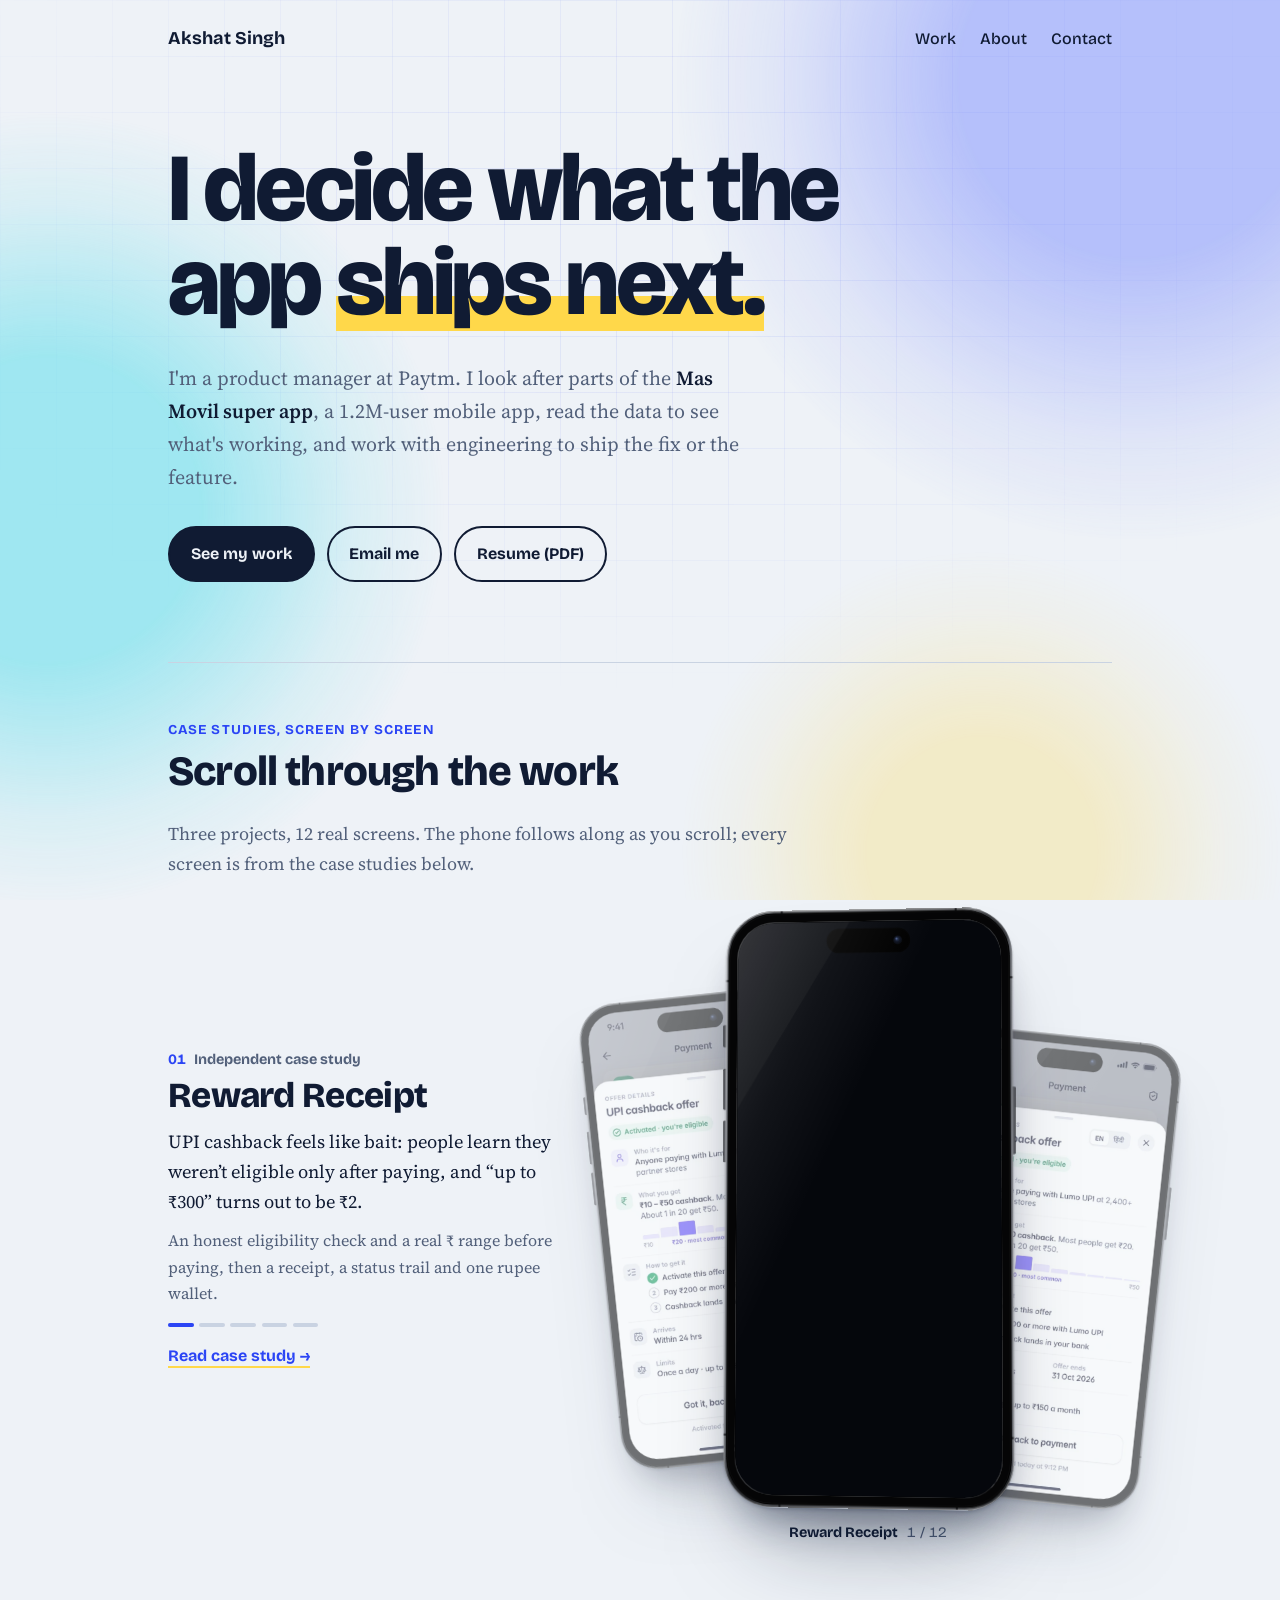
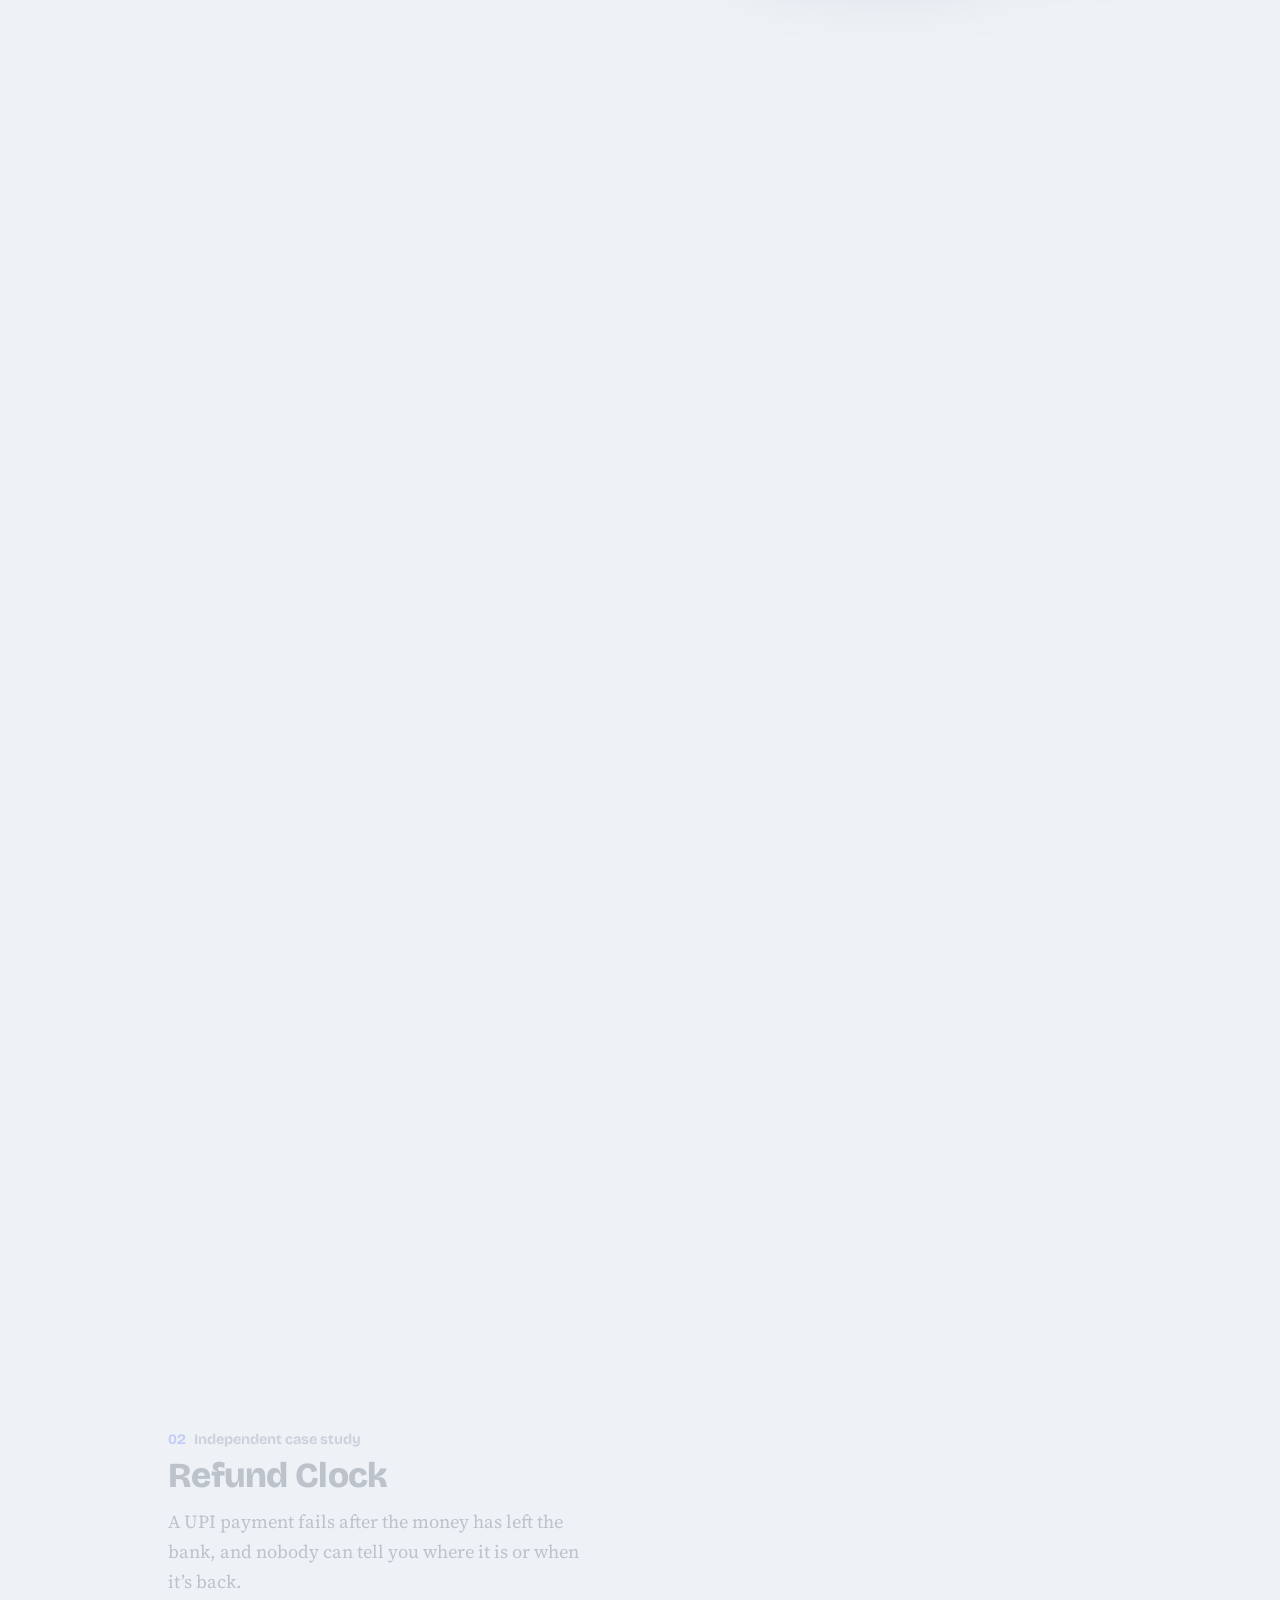
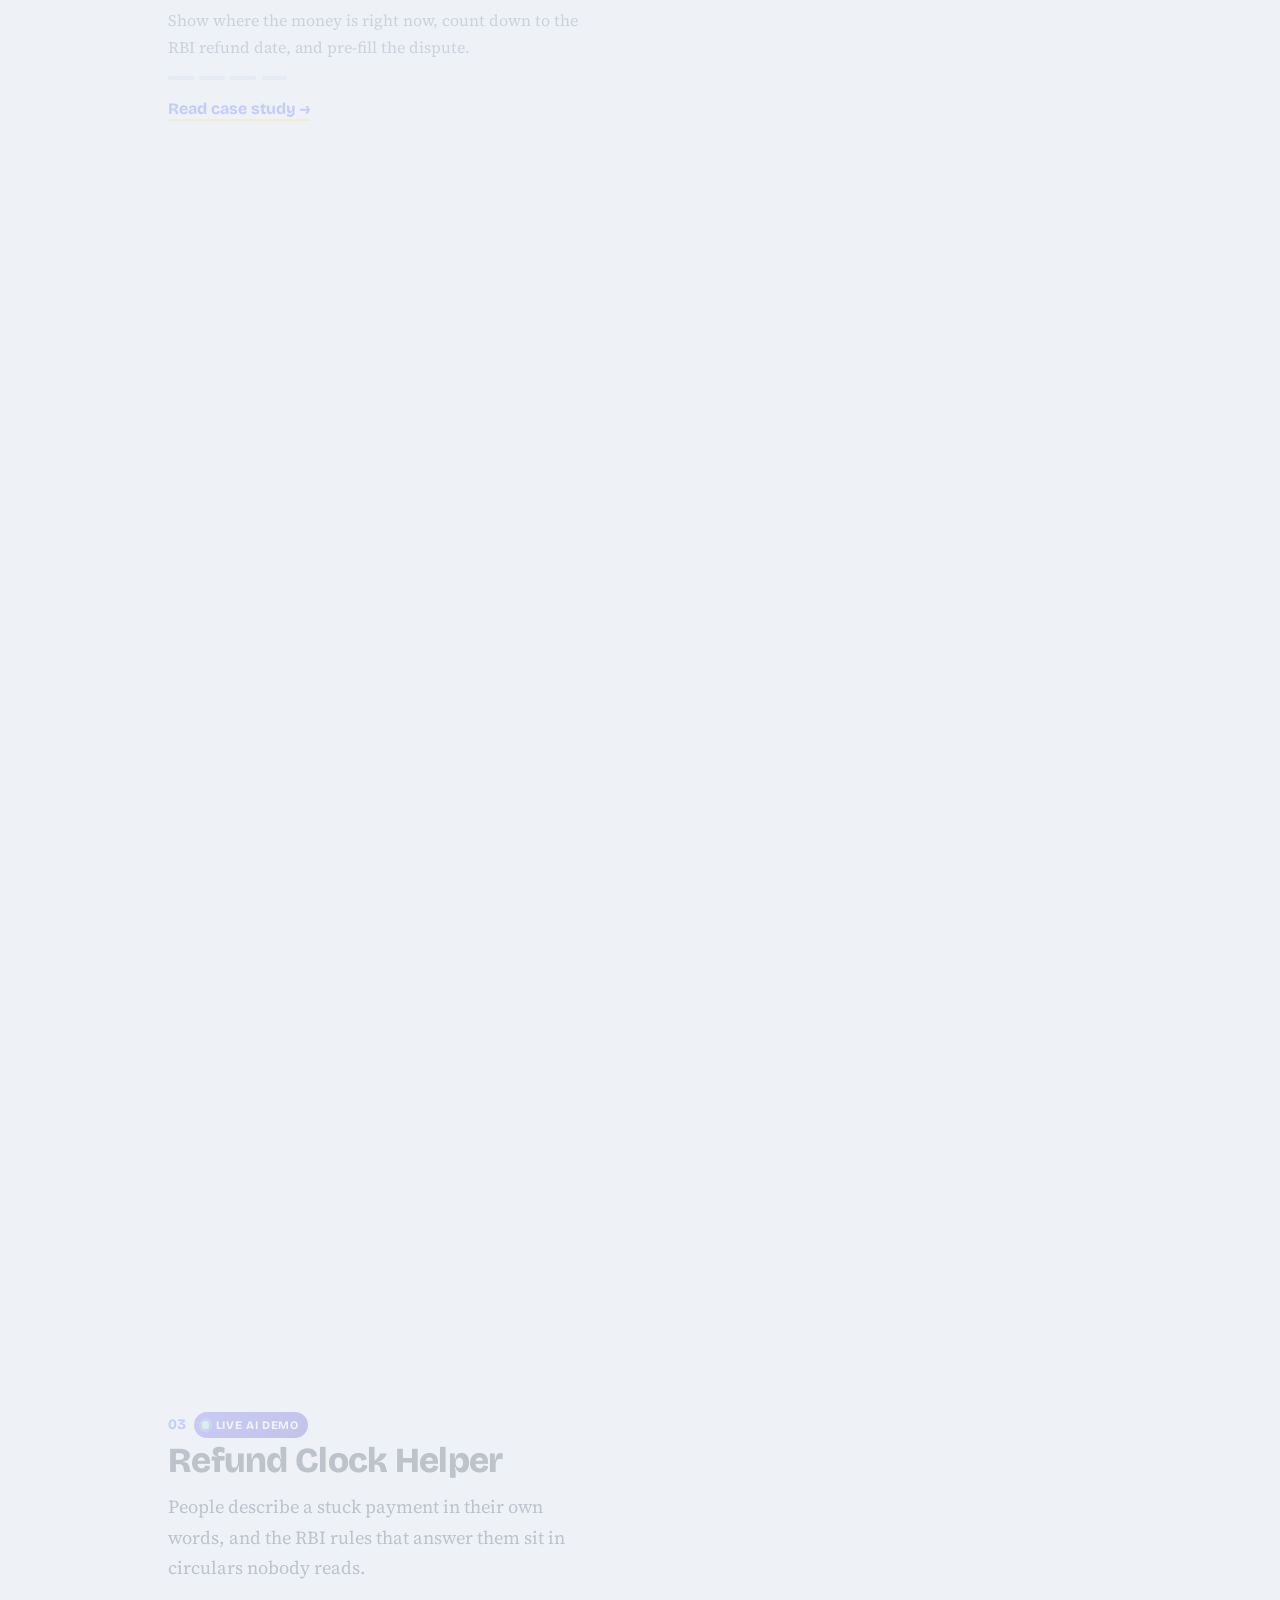
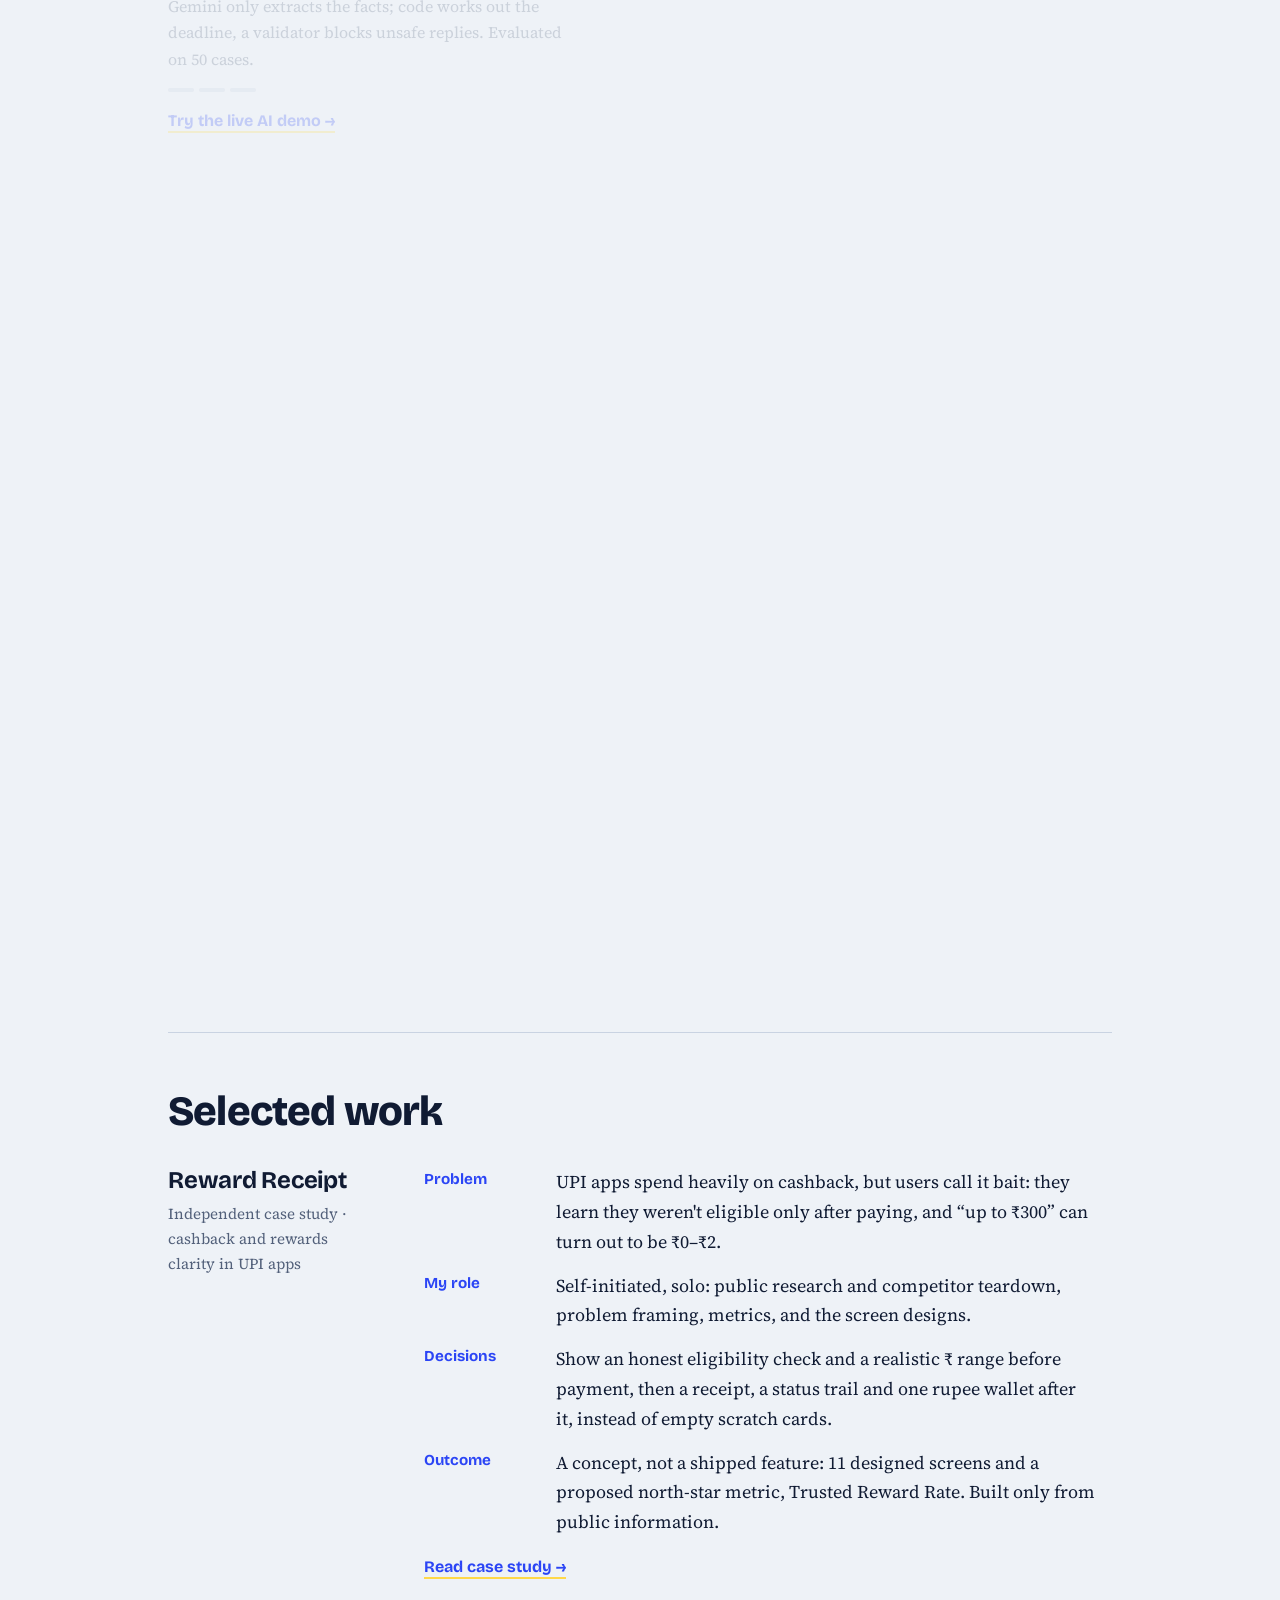
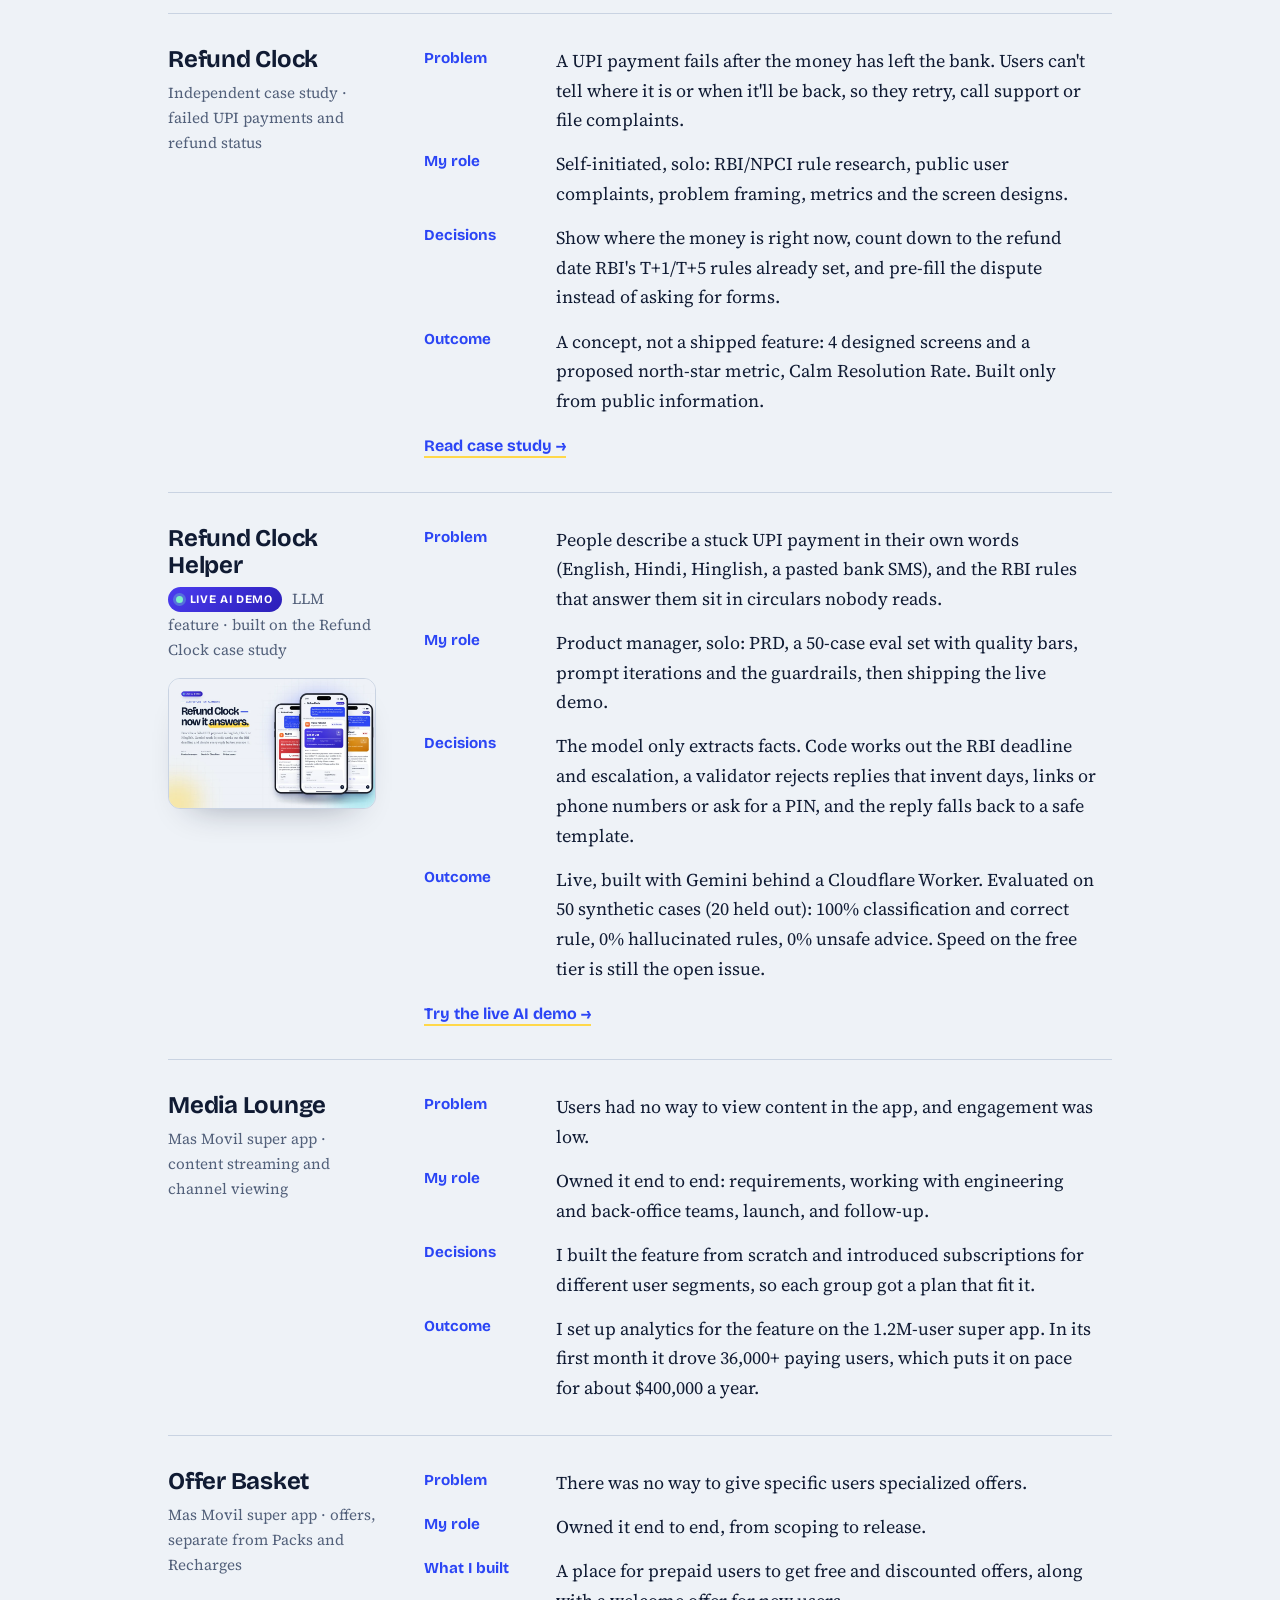
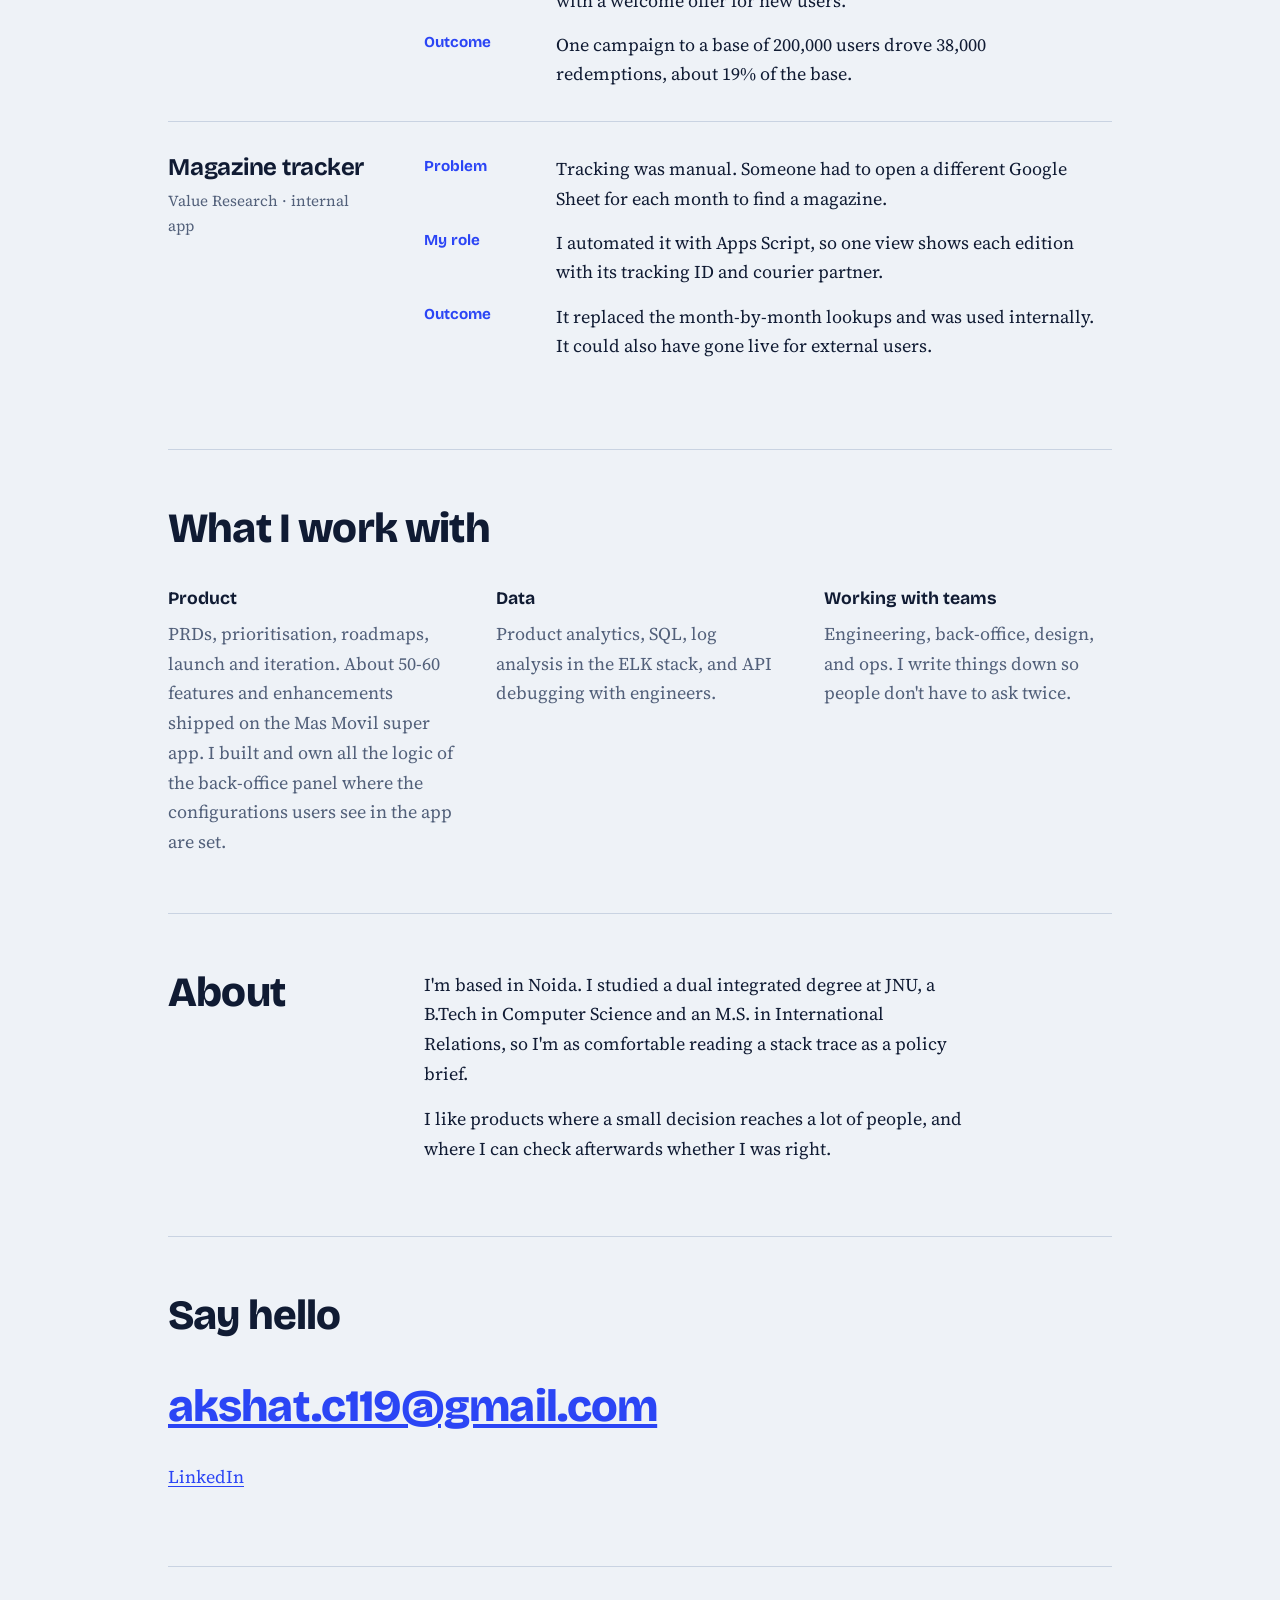
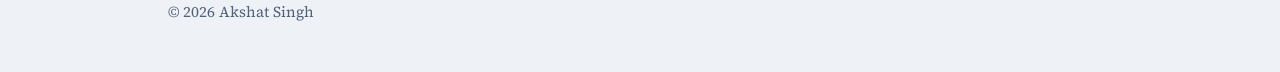
==== commit 8e203241: "Remove homepage case study gallery carousel (repeated the phone tour's screens): markup, marquee CSS" ====
--- a/index.html
+++ b/index.html
@@ -207,39 +207,6 @@
       </div>
     </section>
 
-    <section id="gallery" class="gallery" aria-labelledby="gallery-h">
-      <h2 id="gallery-h">Case study gallery</h2>
-      <p class="gallery-sub">Screens from my independent case studies and the live AI demo. Tap any screen to open the work behind it.</p>
-      <div class="marquee" role="region" aria-label="Case study screens, scrolling" tabindex="0">
-        <ul class="mq-track">
-          <li class="mq-item"><a href="case-studies/rewards-clarity/"><img src="assets/img/rewards-clarity/s01-checkout-offer-eligible.webp" srcset="assets/img/rewards-clarity/s01-checkout-offer-eligible-390.webp 390w, assets/img/rewards-clarity/s01-checkout-offer-eligible.webp 780w, assets/img/rewards-clarity/s01-checkout-offer-eligible-900.webp 900w, assets/img/rewards-clarity/s01-checkout-offer-eligible-1170.webp 1170w" sizes="(max-width: 720px) 9rem, 11.5rem" width="780" height="1688" loading="lazy" decoding="async" alt="Checkout screen with an honest offer card: eligible for ₹10–₹50 cashback, most people get ₹20."><span class="mq-tag rr">Reward Receipt</span></a></li>
-          <li class="mq-item"><a href="case-studies/upi-refund-status/"><img src="assets/img/upi-refund-status/s01-result-pending.webp" srcset="assets/img/upi-refund-status/s01-result-pending-390.webp 390w, assets/img/upi-refund-status/s01-result-pending.webp 780w, assets/img/upi-refund-status/s01-result-pending-900.webp 900w, assets/img/upi-refund-status/s01-result-pending-1170.webp 1170w" sizes="(max-width: 720px) 9rem, 11.5rem" width="780" height="1688" loading="lazy" decoding="async" alt="Pending UPI payment showing where the money is: debited from your bank, waiting in the UPI network, not yet with the shop."><span class="mq-tag rc">Refund Clock</span></a></li>
-          <li class="mq-item"><a href="case-studies/rewards-clarity/"><img src="assets/img/rewards-clarity/s03-success-reward-credited.webp" srcset="assets/img/rewards-clarity/s03-success-reward-credited-390.webp 390w, assets/img/rewards-clarity/s03-success-reward-credited.webp 780w, assets/img/rewards-clarity/s03-success-reward-credited-900.webp 900w, assets/img/rewards-clarity/s03-success-reward-credited-1170.webp 1170w" sizes="(max-width: 720px) 9rem, 11.5rem" width="780" height="1688" loading="lazy" decoding="async" alt="Payment success screen with a reward receipt: ₹25 cashback credited, matching what was shown."><span class="mq-tag rr">Reward Receipt</span></a></li>
-          <li class="mq-item"><a href="case-studies/upi-refund-status/"><img src="assets/img/upi-refund-status/s02-refund-timeline.webp" srcset="assets/img/upi-refund-status/s02-refund-timeline-390.webp 390w, assets/img/upi-refund-status/s02-refund-timeline.webp 780w, assets/img/upi-refund-status/s02-refund-timeline-900.webp 900w, assets/img/upi-refund-status/s02-refund-timeline-1170.webp 1170w" sizes="(max-width: 720px) 9rem, 11.5rem" width="780" height="1688" loading="lazy" decoding="async" alt="Refund status with a countdown: back in your bank by Mon, 26 Oct, the RBI T+5 deadline."><span class="mq-tag rc">Refund Clock</span></a></li>
-          <li class="mq-item"><a href="case-studies/ai-refund-helper/demo/"><img src="assets/img/ai-refund-helper/ai-s01-live-answer.webp" srcset="assets/img/ai-refund-helper/ai-s01-live-answer-390.webp 390w, assets/img/ai-refund-helper/ai-s01-live-answer.webp 780w, assets/img/ai-refund-helper/ai-s01-live-answer-900.webp 900w, assets/img/ai-refund-helper/ai-s01-live-answer-1170.webp 1170w" sizes="(max-width: 720px) 9rem, 11.5rem" width="780" height="1688" loading="lazy" decoding="async" alt="Live AI answer: ₹640 to Gupta Kirana, back in your bank by Sat 31 Oct under the RBI T+5 rule, with the next step."><span class="mq-tag ai">Live AI demo</span></a></li>
-          <li class="mq-item"><a href="case-studies/rewards-clarity/"><img src="assets/img/rewards-clarity/s04-status-on-track.webp" srcset="assets/img/rewards-clarity/s04-status-on-track-390.webp 390w, assets/img/rewards-clarity/s04-status-on-track.webp 780w, assets/img/rewards-clarity/s04-status-on-track-900.webp 900w, assets/img/rewards-clarity/s04-status-on-track-1170.webp 1170w" sizes="(max-width: 720px) 9rem, 11.5rem" width="780" height="1688" loading="lazy" decoding="async" alt="Reward status tracker marked on track, with a timeline and a snapshot of the offer shown before paying."><span class="mq-tag rr">Reward Receipt</span></a></li>
-          <li class="mq-item"><a href="case-studies/upi-refund-status/"><img src="assets/img/upi-refund-status/s03-dispute-one-tap.webp" srcset="assets/img/upi-refund-status/s03-dispute-one-tap-390.webp 390w, assets/img/upi-refund-status/s03-dispute-one-tap.webp 780w, assets/img/upi-refund-status/s03-dispute-one-tap-900.webp 900w, assets/img/upi-refund-status/s03-dispute-one-tap-1170.webp 1170w" sizes="(max-width: 720px) 9rem, 11.5rem" width="780" height="1688" loading="lazy" decoding="async" alt="One-tap dispute sheet, pre-filled with amount, payee, date and UPI reference."><span class="mq-tag rc">Refund Clock</span></a></li>
-          <li class="mq-item"><a href="case-studies/rewards-clarity/"><img src="assets/img/rewards-clarity/s05-wallet-populated.webp" srcset="assets/img/rewards-clarity/s05-wallet-populated-390.webp 390w, assets/img/rewards-clarity/s05-wallet-populated.webp 780w, assets/img/rewards-clarity/s05-wallet-populated-900.webp 900w, assets/img/rewards-clarity/s05-wallet-populated-1170.webp 1170w" sizes="(max-width: 720px) 9rem, 11.5rem" width="780" height="1688" loading="lazy" decoding="async" alt="Rewards wallet with cashback, vouchers and coins all valued in rupees, expiring items first."><span class="mq-tag rr">Reward Receipt</span></a></li>
-          <li class="mq-item"><a href="case-studies/ai-refund-helper/demo/"><img src="assets/img/ai-refund-helper/ai-s02-scam-stop.webp" srcset="assets/img/ai-refund-helper/ai-s02-scam-stop-390.webp 390w, assets/img/ai-refund-helper/ai-s02-scam-stop.webp 780w, assets/img/ai-refund-helper/ai-s02-scam-stop-900.webp 900w, assets/img/ai-refund-helper/ai-s02-scam-stop-1170.webp 1170w" sizes="(max-width: 720px) 9rem, 11.5rem" width="780" height="1688" loading="lazy" decoding="async" alt="Live AI answer to a fake 'refund on hold' SMS: this looks like a scam, call 1930 and report on cybercrime.gov.in."><span class="mq-tag ai">Live AI demo</span></a></li>
-          <li class="mq-item"><a href="case-studies/upi-refund-status/"><img src="assets/img/upi-refund-status/s04-refund-credited.webp" srcset="assets/img/upi-refund-status/s04-refund-credited-390.webp 390w, assets/img/upi-refund-status/s04-refund-credited.webp 780w, assets/img/upi-refund-status/s04-refund-credited-900.webp 900w, assets/img/upi-refund-status/s04-refund-credited-1170.webp 1170w" sizes="(max-width: 720px) 9rem, 11.5rem" width="780" height="1688" loading="lazy" decoding="async" alt="Refund confirmation: ₹1,240 is back, 3 days before the RBI deadline."><span class="mq-tag rc">Refund Clock</span></a></li>
-          <li class="mq-item"><a href="case-studies/ai-refund-helper/demo/"><img src="assets/img/ai-refund-helper/ai-s03-late-refund.webp" srcset="assets/img/ai-refund-helper/ai-s03-late-refund-390.webp 390w, assets/img/ai-refund-helper/ai-s03-late-refund.webp 780w, assets/img/ai-refund-helper/ai-s03-late-refund-900.webp 900w, assets/img/ai-refund-helper/ai-s03-late-refund-1170.webp 1170w" sizes="(max-width: 720px) 9rem, 11.5rem" width="780" height="1688" loading="lazy" decoding="async" alt="Live AI answer for a late refund: the T+5 deadline passed on 26 Oct, so ₹100 per day of delay is owed."><span class="mq-tag ai">Live AI demo</span></a></li>
-          <li class="mq-item"><a href="case-studies/rewards-clarity/"><img src="assets/img/rewards-clarity/s02-offer-sheet-activated.webp" srcset="assets/img/rewards-clarity/s02-offer-sheet-activated-390.webp 390w, assets/img/rewards-clarity/s02-offer-sheet-activated.webp 780w, assets/img/rewards-clarity/s02-offer-sheet-activated-900.webp 900w, assets/img/rewards-clarity/s02-offer-sheet-activated-1170.webp 1170w" sizes="(max-width: 720px) 9rem, 11.5rem" width="780" height="1688" loading="lazy" decoding="async" alt="Offer detail sheet: activated, eligible, ₹10–₹50 cashback with steps and timing."><span class="mq-tag rr">Reward Receipt</span></a></li>
-          <li class="mq-item" aria-hidden="true"><a href="case-studies/rewards-clarity/" tabindex="-1"><img src="assets/img/rewards-clarity/s01-checkout-offer-eligible.webp" srcset="assets/img/rewards-clarity/s01-checkout-offer-eligible-390.webp 390w, assets/img/rewards-clarity/s01-checkout-offer-eligible.webp 780w, assets/img/rewards-clarity/s01-checkout-offer-eligible-900.webp 900w, assets/img/rewards-clarity/s01-checkout-offer-eligible-1170.webp 1170w" sizes="(max-width: 720px) 9rem, 11.5rem" width="780" height="1688" loading="lazy" decoding="async" alt=""><span class="mq-tag rr">Reward Receipt</span></a></li>
-          <li class="mq-item" aria-hidden="true"><a href="case-studies/upi-refund-status/" tabindex="-1"><img src="assets/img/upi-refund-status/s01-result-pending.webp" srcset="assets/img/upi-refund-status/s01-result-pending-390.webp 390w, assets/img/upi-refund-status/s01-result-pending.webp 780w, assets/img/upi-refund-status/s01-result-pending-900.webp 900w, assets/img/upi-refund-status/s01-result-pending-1170.webp 1170w" sizes="(max-width: 720px) 9rem, 11.5rem" width="780" height="1688" loading="lazy" decoding="async" alt=""><span class="mq-tag rc">Refund Clock</span></a></li>
-          <li class="mq-item" aria-hidden="true"><a href="case-studies/rewards-clarity/" tabindex="-1"><img src="assets/img/rewards-clarity/s03-success-reward-credited.webp" srcset="assets/img/rewards-clarity/s03-success-reward-credited-390.webp 390w, assets/img/rewards-clarity/s03-success-reward-credited.webp 780w, assets/img/rewards-clarity/s03-success-reward-credited-900.webp 900w, assets/img/rewards-clarity/s03-success-reward-credited-1170.webp 1170w" sizes="(max-width: 720px) 9rem, 11.5rem" width="780" height="1688" loading="lazy" decoding="async" alt=""><span class="mq-tag rr">Reward Receipt</span></a></li>
-          <li class="mq-item" aria-hidden="true"><a href="case-studies/upi-refund-status/" tabindex="-1"><img src="assets/img/upi-refund-status/s02-refund-timeline.webp" srcset="assets/img/upi-refund-status/s02-refund-timeline-390.webp 390w, assets/img/upi-refund-status/s02-refund-timeline.webp 780w, assets/img/upi-refund-status/s02-refund-timeline-900.webp 900w, assets/img/upi-refund-status/s02-refund-timeline-1170.webp 1170w" sizes="(max-width: 720px) 9rem, 11.5rem" width="780" height="1688" loading="lazy" decoding="async" alt=""><span class="mq-tag rc">Refund Clock</span></a></li>
-          <li class="mq-item" aria-hidden="true"><a href="case-studies/ai-refund-helper/demo/" tabindex="-1"><img src="assets/img/ai-refund-helper/ai-s01-live-answer.webp" srcset="assets/img/ai-refund-helper/ai-s01-live-answer-390.webp 390w, assets/img/ai-refund-helper/ai-s01-live-answer.webp 780w, assets/img/ai-refund-helper/ai-s01-live-answer-900.webp 900w, assets/img/ai-refund-helper/ai-s01-live-answer-1170.webp 1170w" sizes="(max-width: 720px) 9rem, 11.5rem" width="780" height="1688" loading="lazy" decoding="async" alt=""><span class="mq-tag ai">Live AI demo</span></a></li>
-          <li class="mq-item" aria-hidden="true"><a href="case-studies/rewards-clarity/" tabindex="-1"><img src="assets/img/rewards-clarity/s04-status-on-track.webp" srcset="assets/img/rewards-clarity/s04-status-on-track-390.webp 390w, assets/img/rewards-clarity/s04-status-on-track.webp 780w, assets/img/rewards-clarity/s04-status-on-track-900.webp 900w, assets/img/rewards-clarity/s04-status-on-track-1170.webp 1170w" sizes="(max-width: 720px) 9rem, 11.5rem" width="780" height="1688" loading="lazy" decoding="async" alt=""><span class="mq-tag rr">Reward Receipt</span></a></li>
-          <li class="mq-item" aria-hidden="true"><a href="case-studies/upi-refund-status/" tabindex="-1"><img src="assets/img/upi-refund-status/s03-dispute-one-tap.webp" srcset="assets/img/upi-refund-status/s03-dispute-one-tap-390.webp 390w, assets/img/upi-refund-status/s03-dispute-one-tap.webp 780w, assets/img/upi-refund-status/s03-dispute-one-tap-900.webp 900w, assets/img/upi-refund-status/s03-dispute-one-tap-1170.webp 1170w" sizes="(max-width: 720px) 9rem, 11.5rem" width="780" height="1688" loading="lazy" decoding="async" alt=""><span class="mq-tag rc">Refund Clock</span></a></li>
-          <li class="mq-item" aria-hidden="true"><a href="case-studies/rewards-clarity/" tabindex="-1"><img src="assets/img/rewards-clarity/s05-wallet-populated.webp" srcset="assets/img/rewards-clarity/s05-wallet-populated-390.webp 390w, assets/img/rewards-clarity/s05-wallet-populated.webp 780w, assets/img/rewards-clarity/s05-wallet-populated-900.webp 900w, assets/img/rewards-clarity/s05-wallet-populated-1170.webp 1170w" sizes="(max-width: 720px) 9rem, 11.5rem" width="780" height="1688" loading="lazy" decoding="async" alt=""><span class="mq-tag rr">Reward Receipt</span></a></li>
-          <li class="mq-item" aria-hidden="true"><a href="case-studies/ai-refund-helper/demo/" tabindex="-1"><img src="assets/img/ai-refund-helper/ai-s02-scam-stop.webp" srcset="assets/img/ai-refund-helper/ai-s02-scam-stop-390.webp 390w, assets/img/ai-refund-helper/ai-s02-scam-stop.webp 780w, assets/img/ai-refund-helper/ai-s02-scam-stop-900.webp 900w, assets/img/ai-refund-helper/ai-s02-scam-stop-1170.webp 1170w" sizes="(max-width: 720px) 9rem, 11.5rem" width="780" height="1688" loading="lazy" decoding="async" alt=""><span class="mq-tag ai">Live AI demo</span></a></li>
-          <li class="mq-item" aria-hidden="true"><a href="case-studies/upi-refund-status/" tabindex="-1"><img src="assets/img/upi-refund-status/s04-refund-credited.webp" srcset="assets/img/upi-refund-status/s04-refund-credited-390.webp 390w, assets/img/upi-refund-status/s04-refund-credited.webp 780w, assets/img/upi-refund-status/s04-refund-credited-900.webp 900w, assets/img/upi-refund-status/s04-refund-credited-1170.webp 1170w" sizes="(max-width: 720px) 9rem, 11.5rem" width="780" height="1688" loading="lazy" decoding="async" alt=""><span class="mq-tag rc">Refund Clock</span></a></li>
-          <li class="mq-item" aria-hidden="true"><a href="case-studies/ai-refund-helper/demo/" tabindex="-1"><img src="assets/img/ai-refund-helper/ai-s03-late-refund.webp" srcset="assets/img/ai-refund-helper/ai-s03-late-refund-390.webp 390w, assets/img/ai-refund-helper/ai-s03-late-refund.webp 780w, assets/img/ai-refund-helper/ai-s03-late-refund-900.webp 900w, assets/img/ai-refund-helper/ai-s03-late-refund-1170.webp 1170w" sizes="(max-width: 720px) 9rem, 11.5rem" width="780" height="1688" loading="lazy" decoding="async" alt=""><span class="mq-tag ai">Live AI demo</span></a></li>
-          <li class="mq-item" aria-hidden="true"><a href="case-studies/rewards-clarity/" tabindex="-1"><img src="assets/img/rewards-clarity/s02-offer-sheet-activated.webp" srcset="assets/img/rewards-clarity/s02-offer-sheet-activated-390.webp 390w, assets/img/rewards-clarity/s02-offer-sheet-activated.webp 780w, assets/img/rewards-clarity/s02-offer-sheet-activated-900.webp 900w, assets/img/rewards-clarity/s02-offer-sheet-activated-1170.webp 1170w" sizes="(max-width: 720px) 9rem, 11.5rem" width="780" height="1688" loading="lazy" decoding="async" alt=""><span class="mq-tag rr">Reward Receipt</span></a></li>
-        </ul>
-      </div>
-    </section>
-
     <section id="contact" class="contact">
       <h2>Say hello</h2>
       <p><a class="big" href="mailto:akshat.c119@gmail.com">akshat.c119@gmail.com</a></p>
--- a/assets/css/site.css
+++ b/assets/css/site.css
@@ -200,32 +200,8 @@
 .cs-screens-4{grid-template-columns:repeat(4,minmax(0,1fr));gap:2rem 1.25rem}
 @media (max-width:860px){.cs-screens-4{grid-template-columns:repeat(2,minmax(0,1fr))}}
 
-/* ---------- Homepage: case study gallery (CSS marquee) ---------- */
+/* ---------- Homepage: phone-tour intro text ---------- */
 .gallery-sub{color:var(--muted);max-width:40rem;margin:-.5rem 0 1.75rem}
-.marquee{position:relative;overflow:hidden;margin:0 calc(50% - 50vw);padding:.5rem 0 1rem;
-  -webkit-mask-image:linear-gradient(90deg,transparent 0,#000 9%,#000 91%,transparent 100%);
-  mask-image:linear-gradient(90deg,transparent 0,#000 9%,#000 91%,transparent 100%)}
-.marquee:focus-visible{outline:3px solid var(--accent);outline-offset:-3px}
-.mq-track{list-style:none;margin:0;padding:0;display:flex;width:max-content;animation:mq-scroll 70s linear infinite}
-.marquee:hover .mq-track,.marquee:focus-within .mq-track{animation-play-state:paused}
-@keyframes mq-scroll{to{transform:translate3d(-50%,0,0)}}
-.mq-item{flex:none;width:11.5rem;margin-right:1.5rem}
-.mq-item a{display:block;text-decoration:none;color:var(--ink)}
-.mq-item img{display:block;width:100%;height:auto;border-radius:20px;border:1px solid var(--line);background:var(--card);box-shadow:0 18px 36px -24px rgba(16,27,51,.45);transition:transform .25s ease,box-shadow .25s ease}
-.mq-item a:hover img,.mq-item a:focus-visible img{transform:translateY(-4px);box-shadow:0 24px 40px -22px rgba(16,27,51,.5)}
-.mq-item a:focus-visible{outline:none}
-.mq-item a:focus-visible img{outline:3px solid var(--accent);outline-offset:3px}
-.mq-tag{display:inline-flex;align-items:center;gap:.4rem;margin-top:.7rem;font-family:var(--display);font-weight:700;font-size:.78rem;letter-spacing:.04em;text-transform:uppercase;color:var(--muted)}
-.mq-tag::before{content:"";width:.55rem;height:.55rem;border-radius:50%;background:var(--accent)}
-.mq-tag.rc::before{background:var(--mark)}
-.mq-tag.ai::before{background:#22C38E;box-shadow:0 0 0 3px rgba(34,195,142,.25)}
-@media (max-width:720px){.mq-item{width:9rem;margin-right:1rem}.mq-item img{border-radius:16px}}
-@media (prefers-reduced-motion:reduce){
-  .mq-track{animation:none}
-  .marquee{overflow-x:auto;scroll-snap-type:x mandatory;-webkit-overflow-scrolling:touch;padding-left:max(1.5rem,calc(50vw - 31rem + 1.5rem))}
-  .mq-item{scroll-snap-align:start}
-  .mq-item[aria-hidden="true"]{display:none}
-}
 
 /* ---------- Live AI demo: pill, homepage thumbnail, case-study callout ---------- */
 .live-pill{display:inline-flex;align-items:center;gap:.4rem;font-family:var(--display);font-weight:700;font-size:.72rem;letter-spacing:.06em;text-transform:uppercase;color:#fff;background:linear-gradient(135deg,#4B3CF0,#2B1FB8);padding:.2rem .6rem .2rem .5rem;border-radius:999px;vertical-align:.1em;margin-right:.35rem;white-space:nowrap}
@@ -272,7 +248,7 @@
 :root[data-bg="b"] .hero h1 span,:root[data-bg="b"] .cs-hero h1 span{background:linear-gradient(transparent 84%,var(--mark) 84% 94%,transparent 94%)}
 :root[data-bg="b"] .cs .hl{background:linear-gradient(transparent 86%,rgba(255,216,74,.85) 86% 98%,transparent 98%)}
 :root[data-bg="b"] .btn:hover{color:#0A0F1E}
-:root[data-bg="b"] .cs-fig img,:root[data-bg="b"] .mq-item img,:root[data-bg="b"] .case-thumb img,:root[data-bg="b"] .cs-screen img{box-shadow:0 18px 40px -20px rgba(0,0,0,.6)}
+:root[data-bg="b"] .cs-fig img,:root[data-bg="b"] .case-thumb img,:root[data-bg="b"] .cs-screen img{box-shadow:0 18px 40px -20px rgba(0,0,0,.6)}
 
 /* ---------- C · Mesh ---------- */
 :root[data-bg="c"]{--paper:#F3F1FA;--ink:#0F1730;--muted:#3B4560;--line:#D3D0E8;--accent:#2B3FE0;--mark:#FFD84A;--card:#FBFAFF;
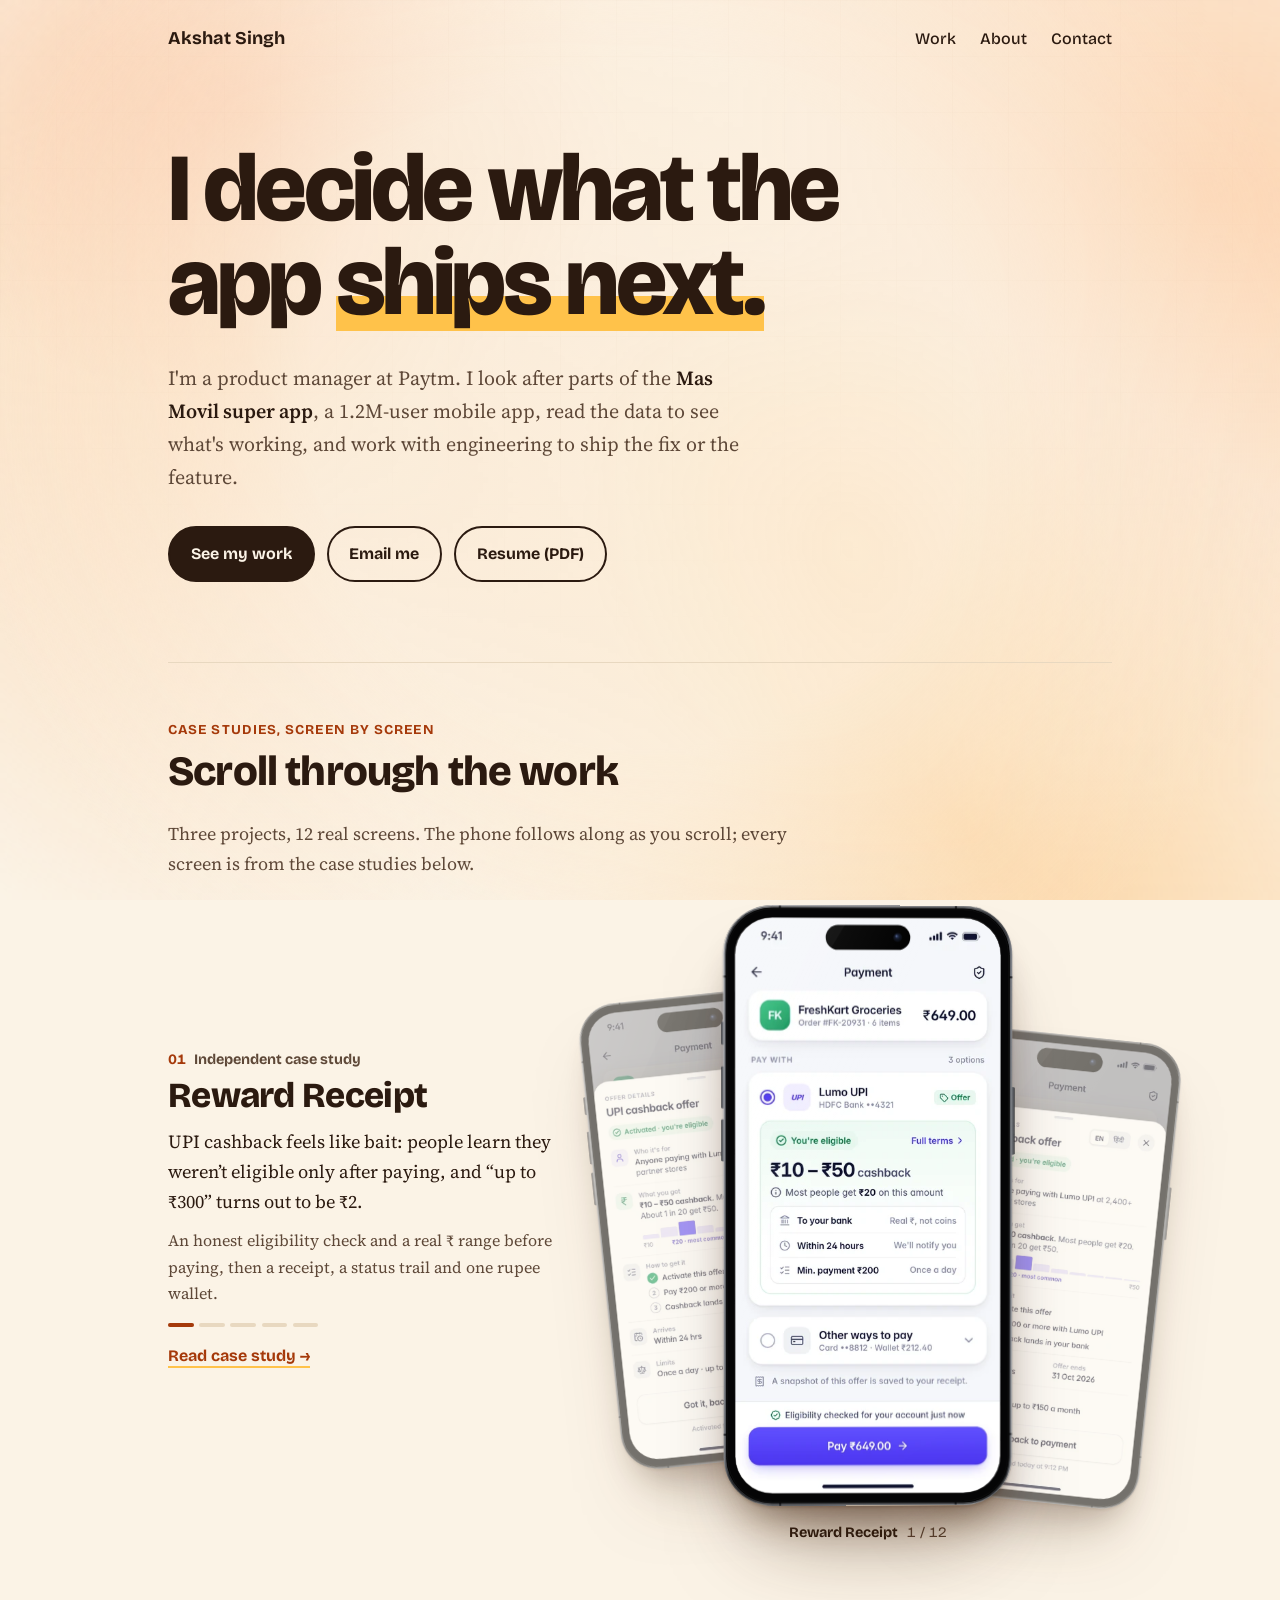
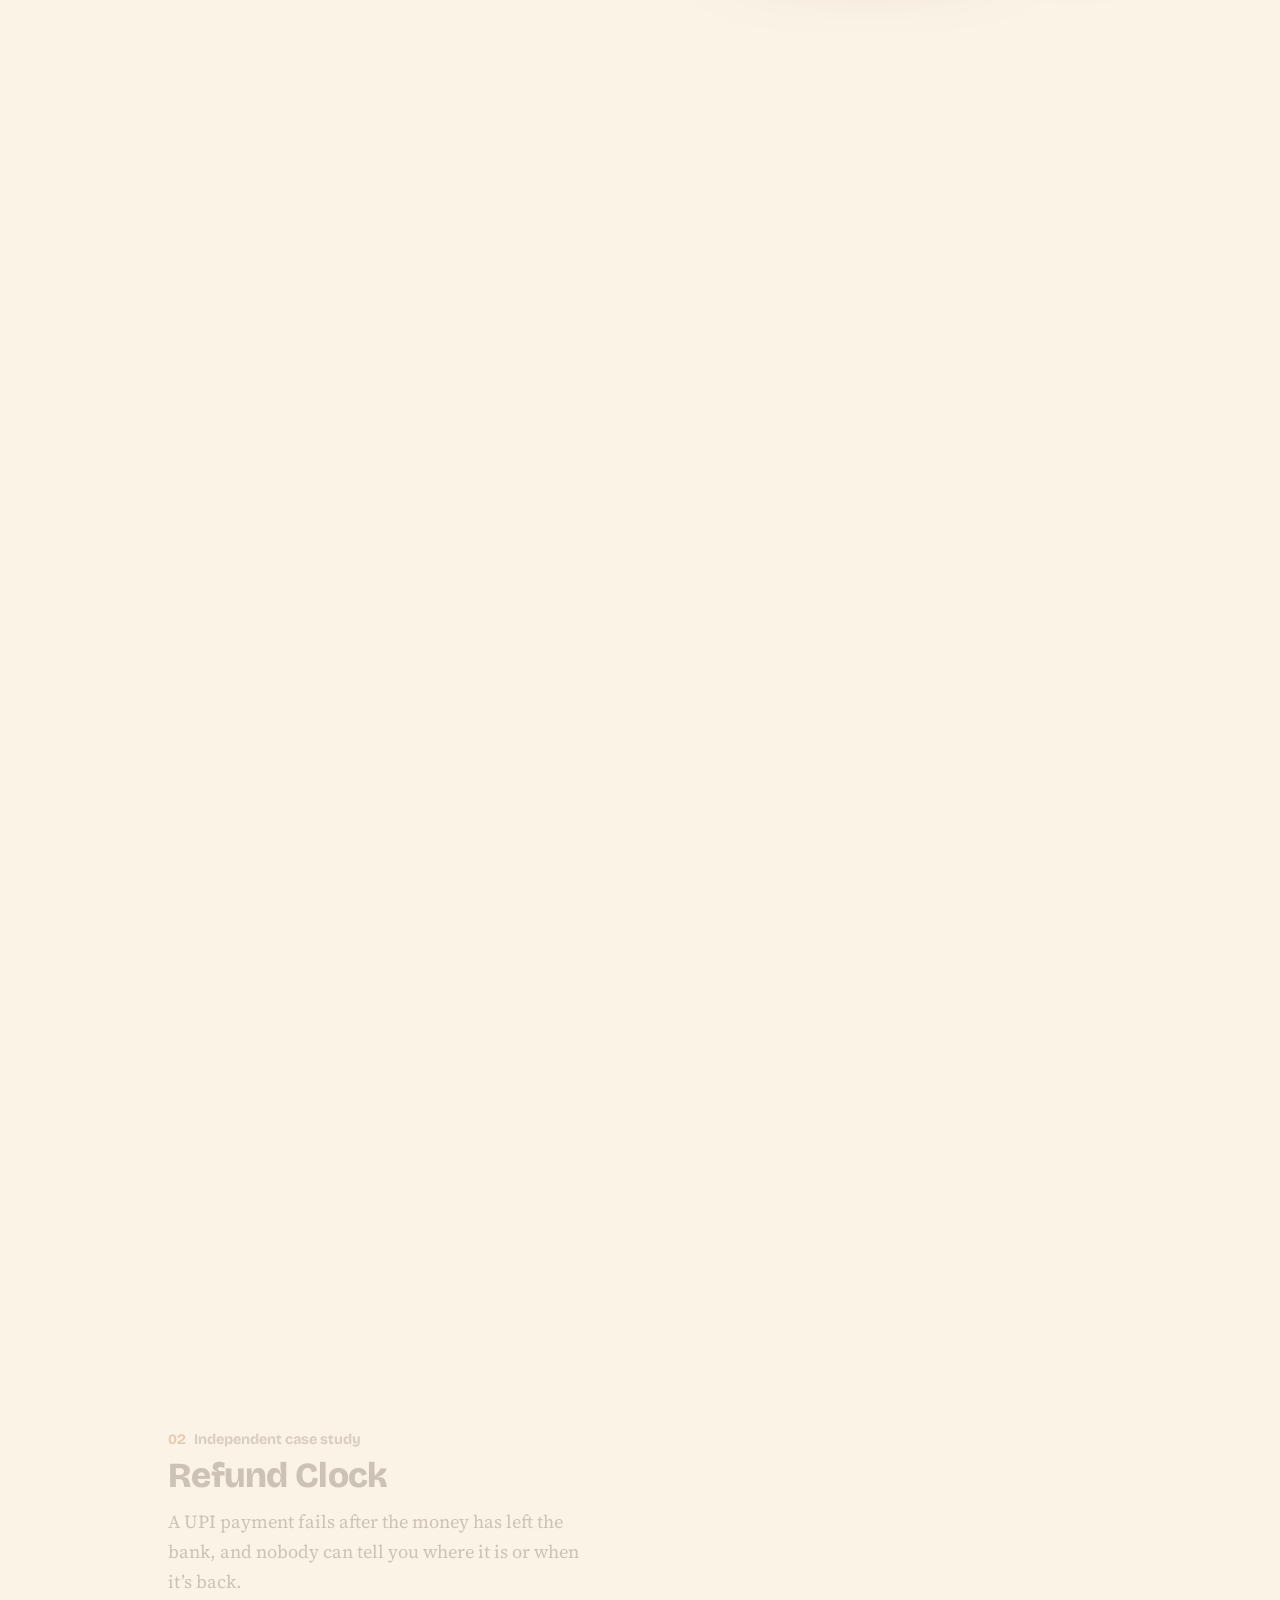
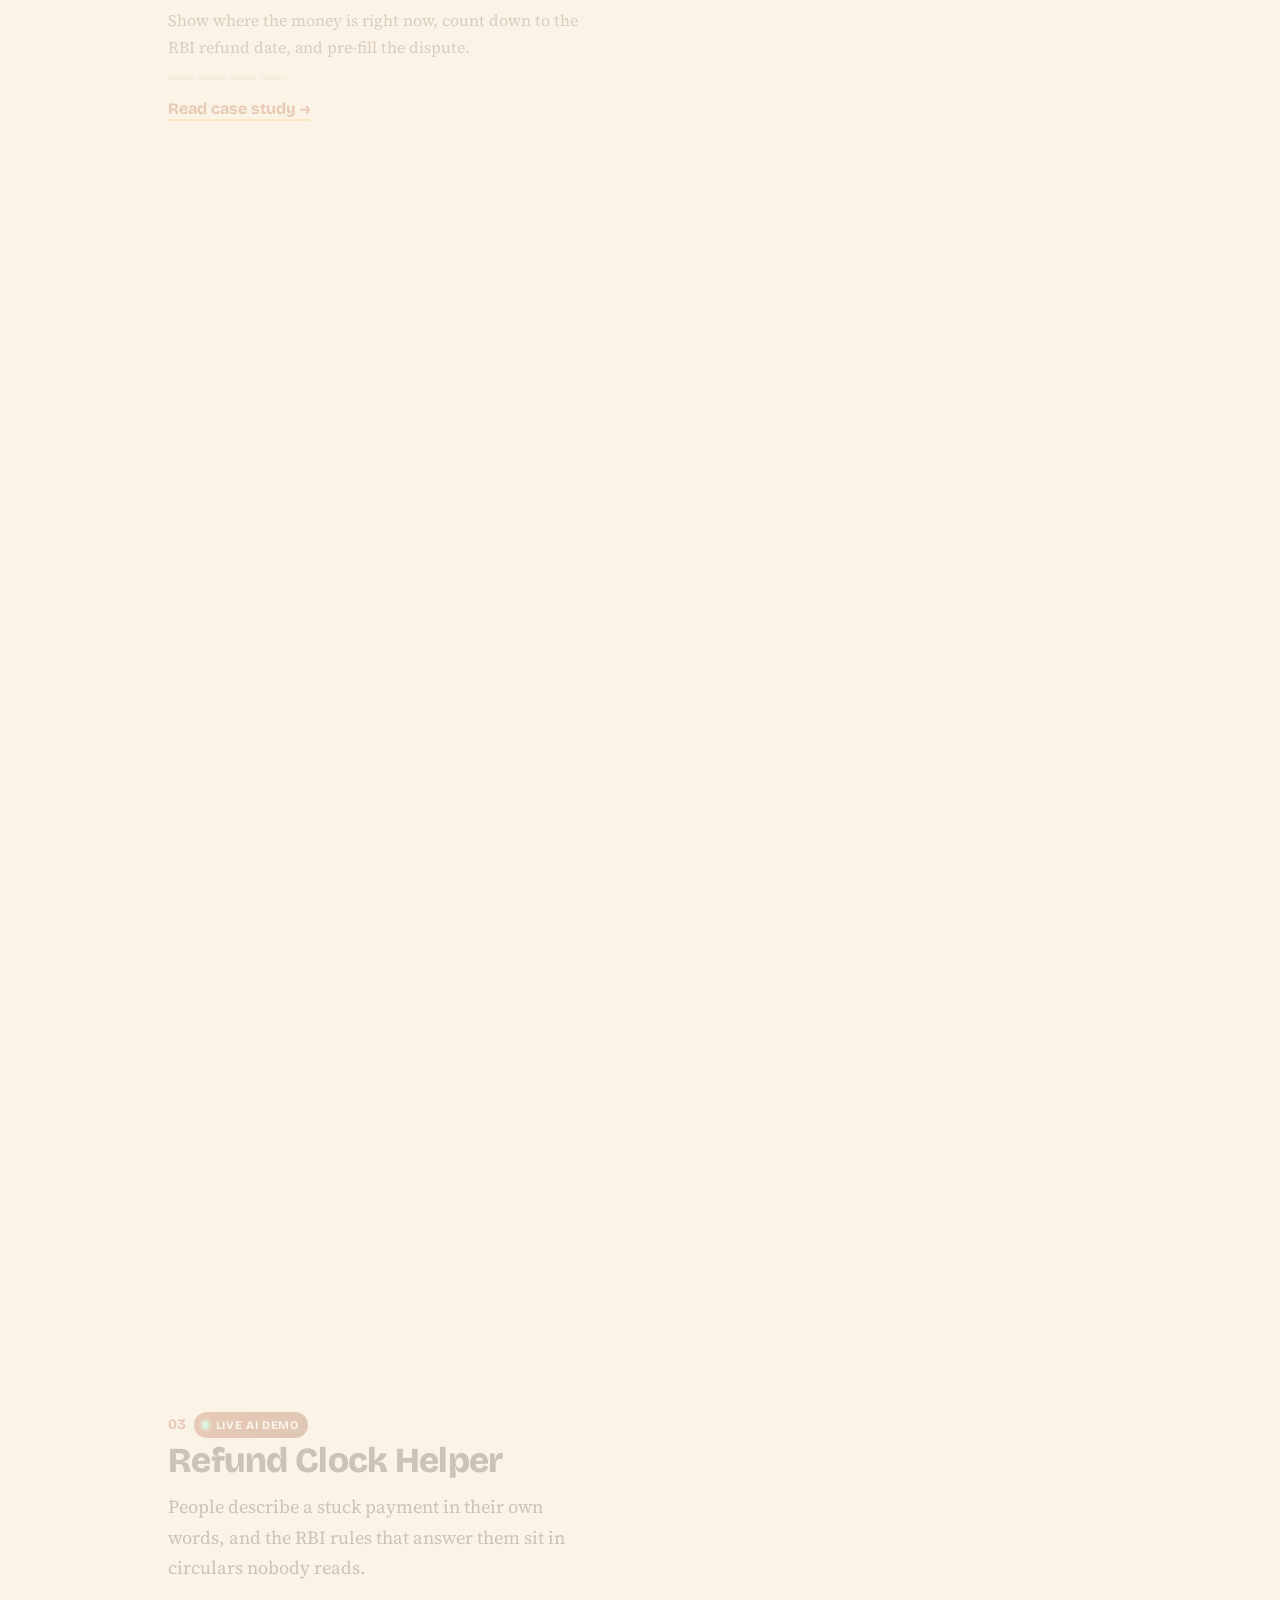
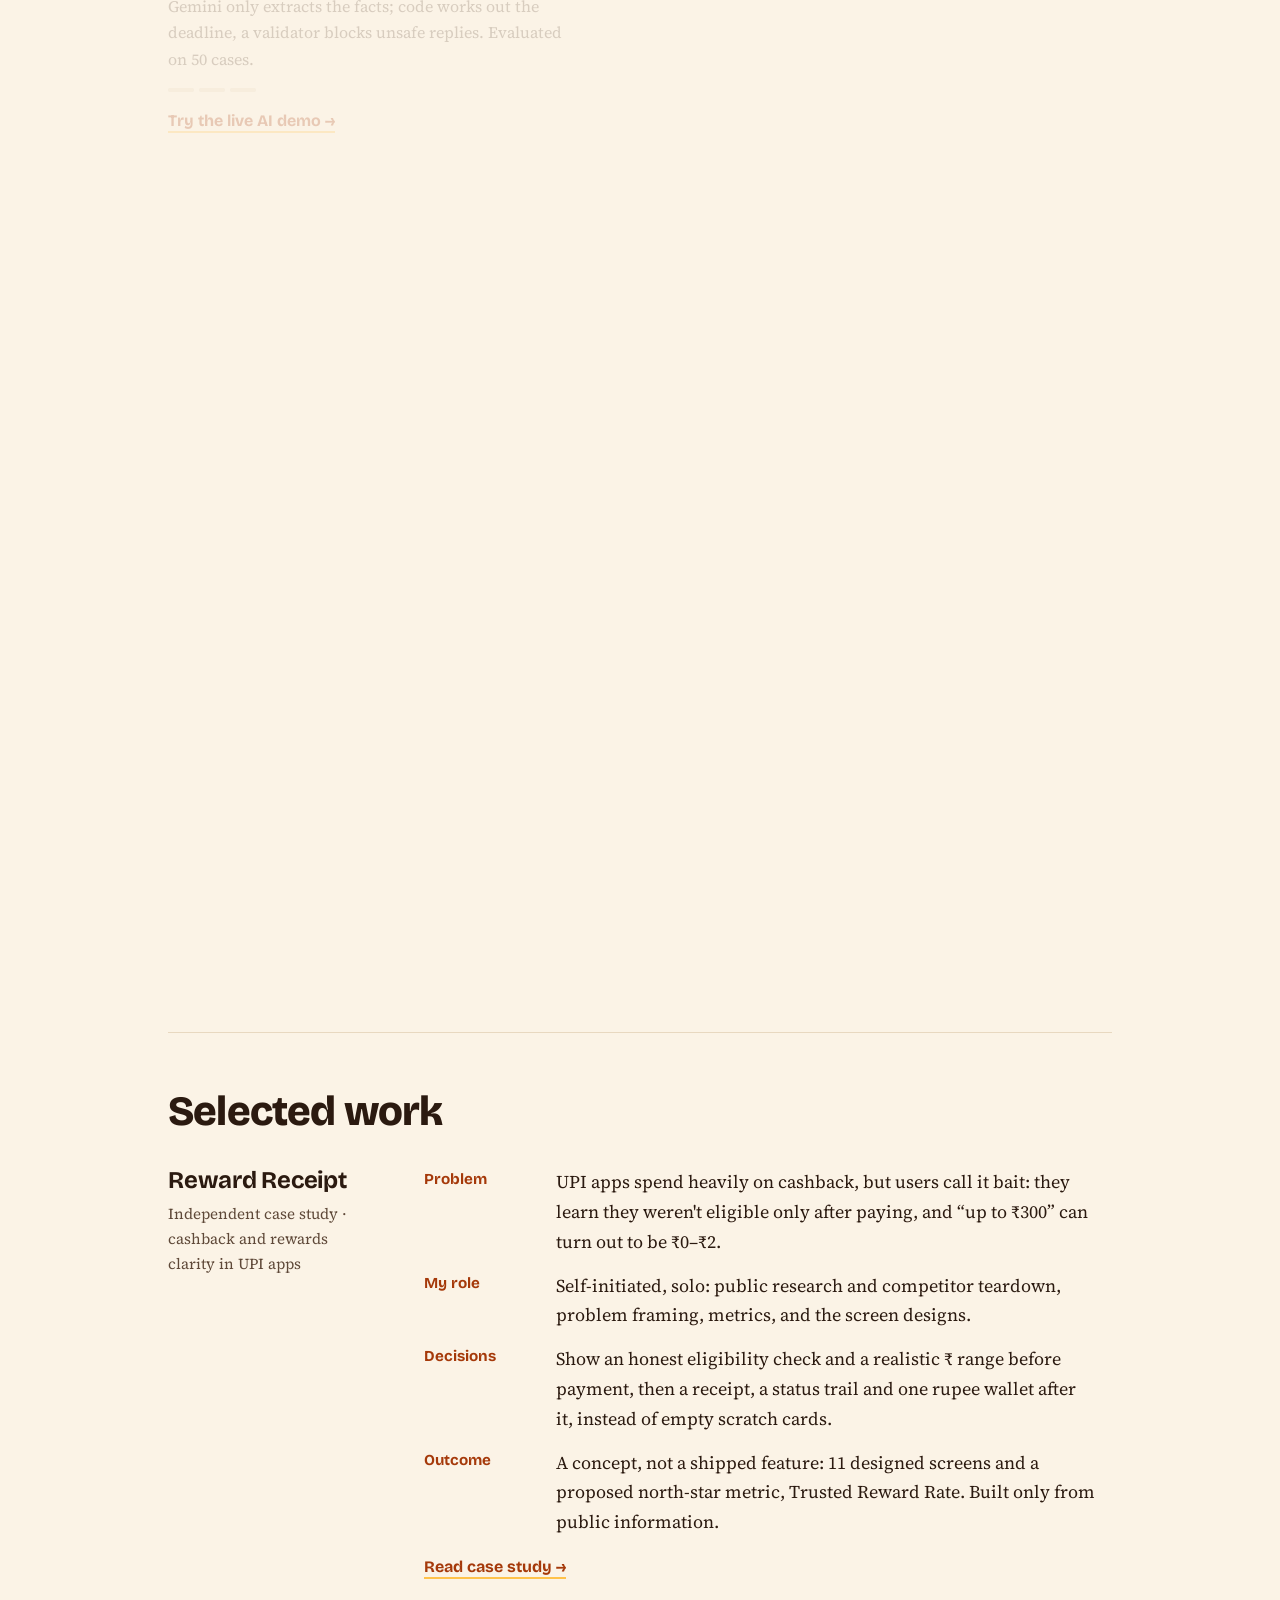
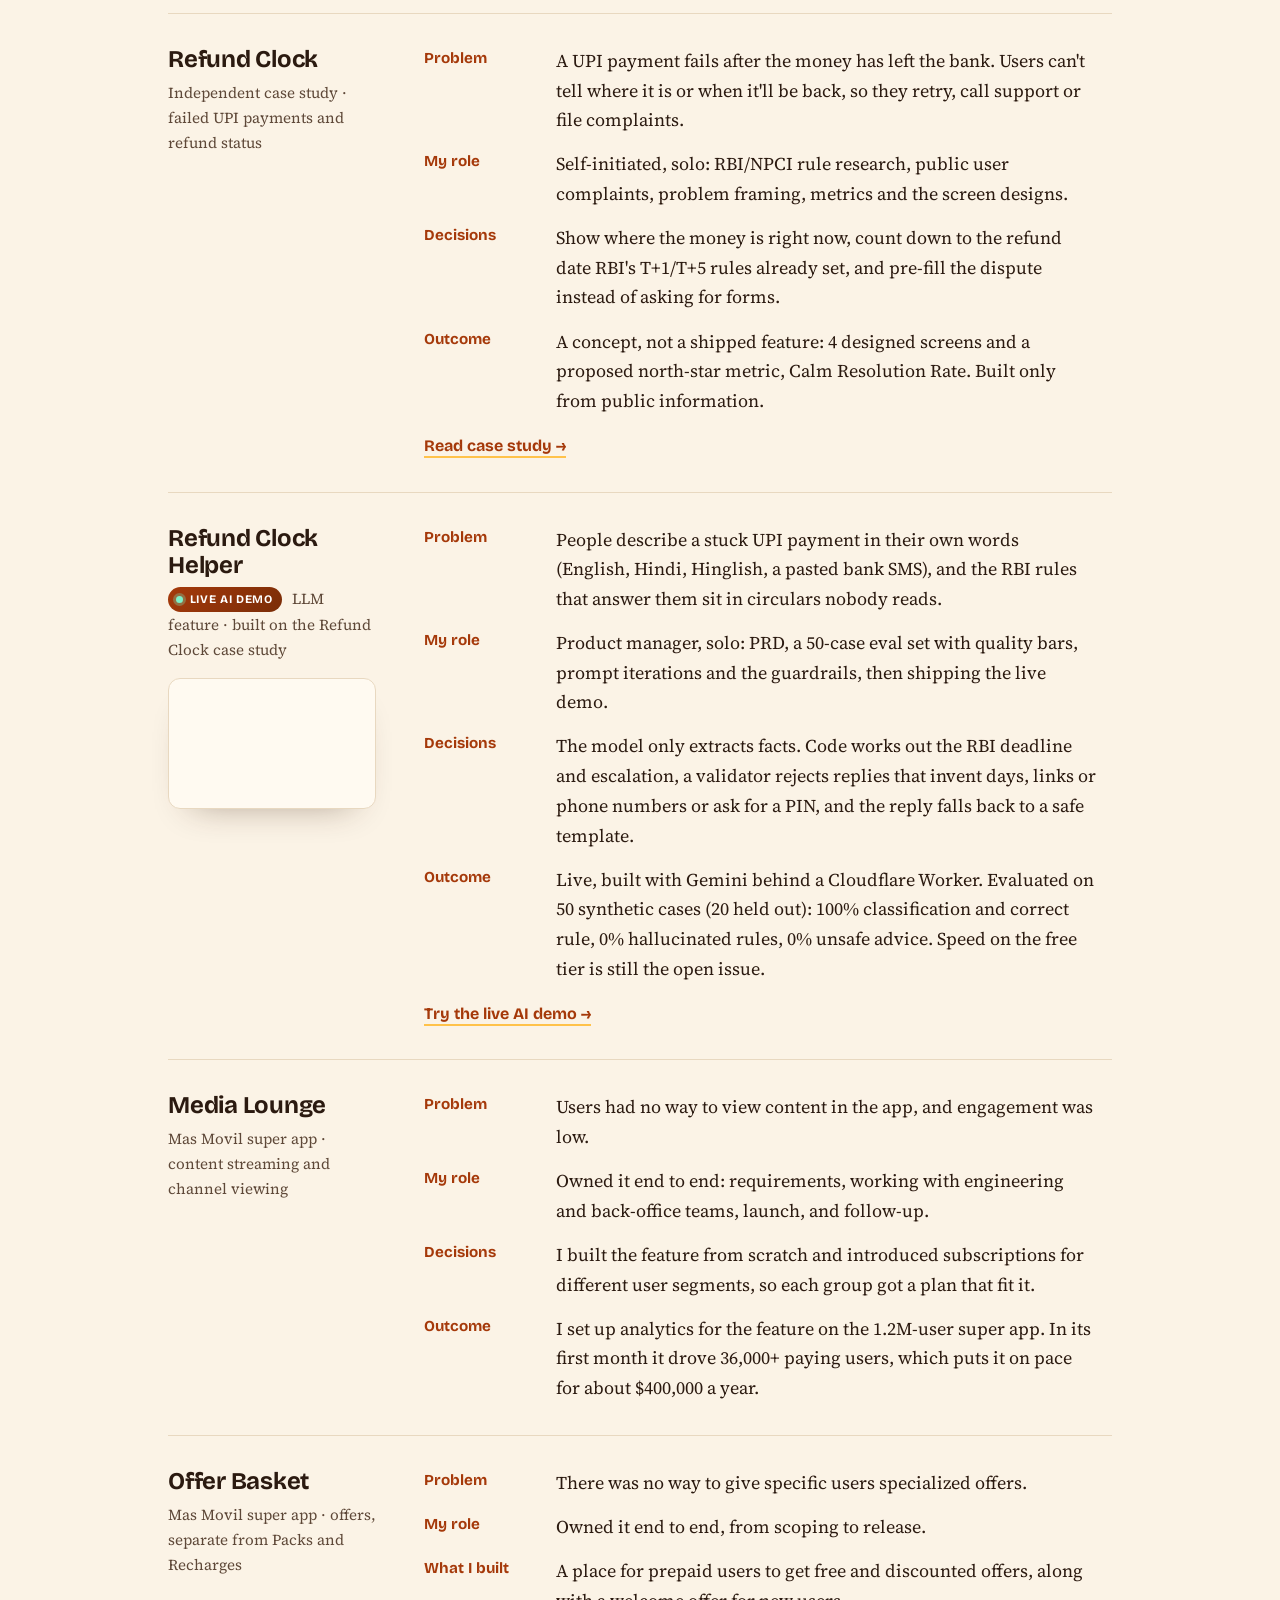
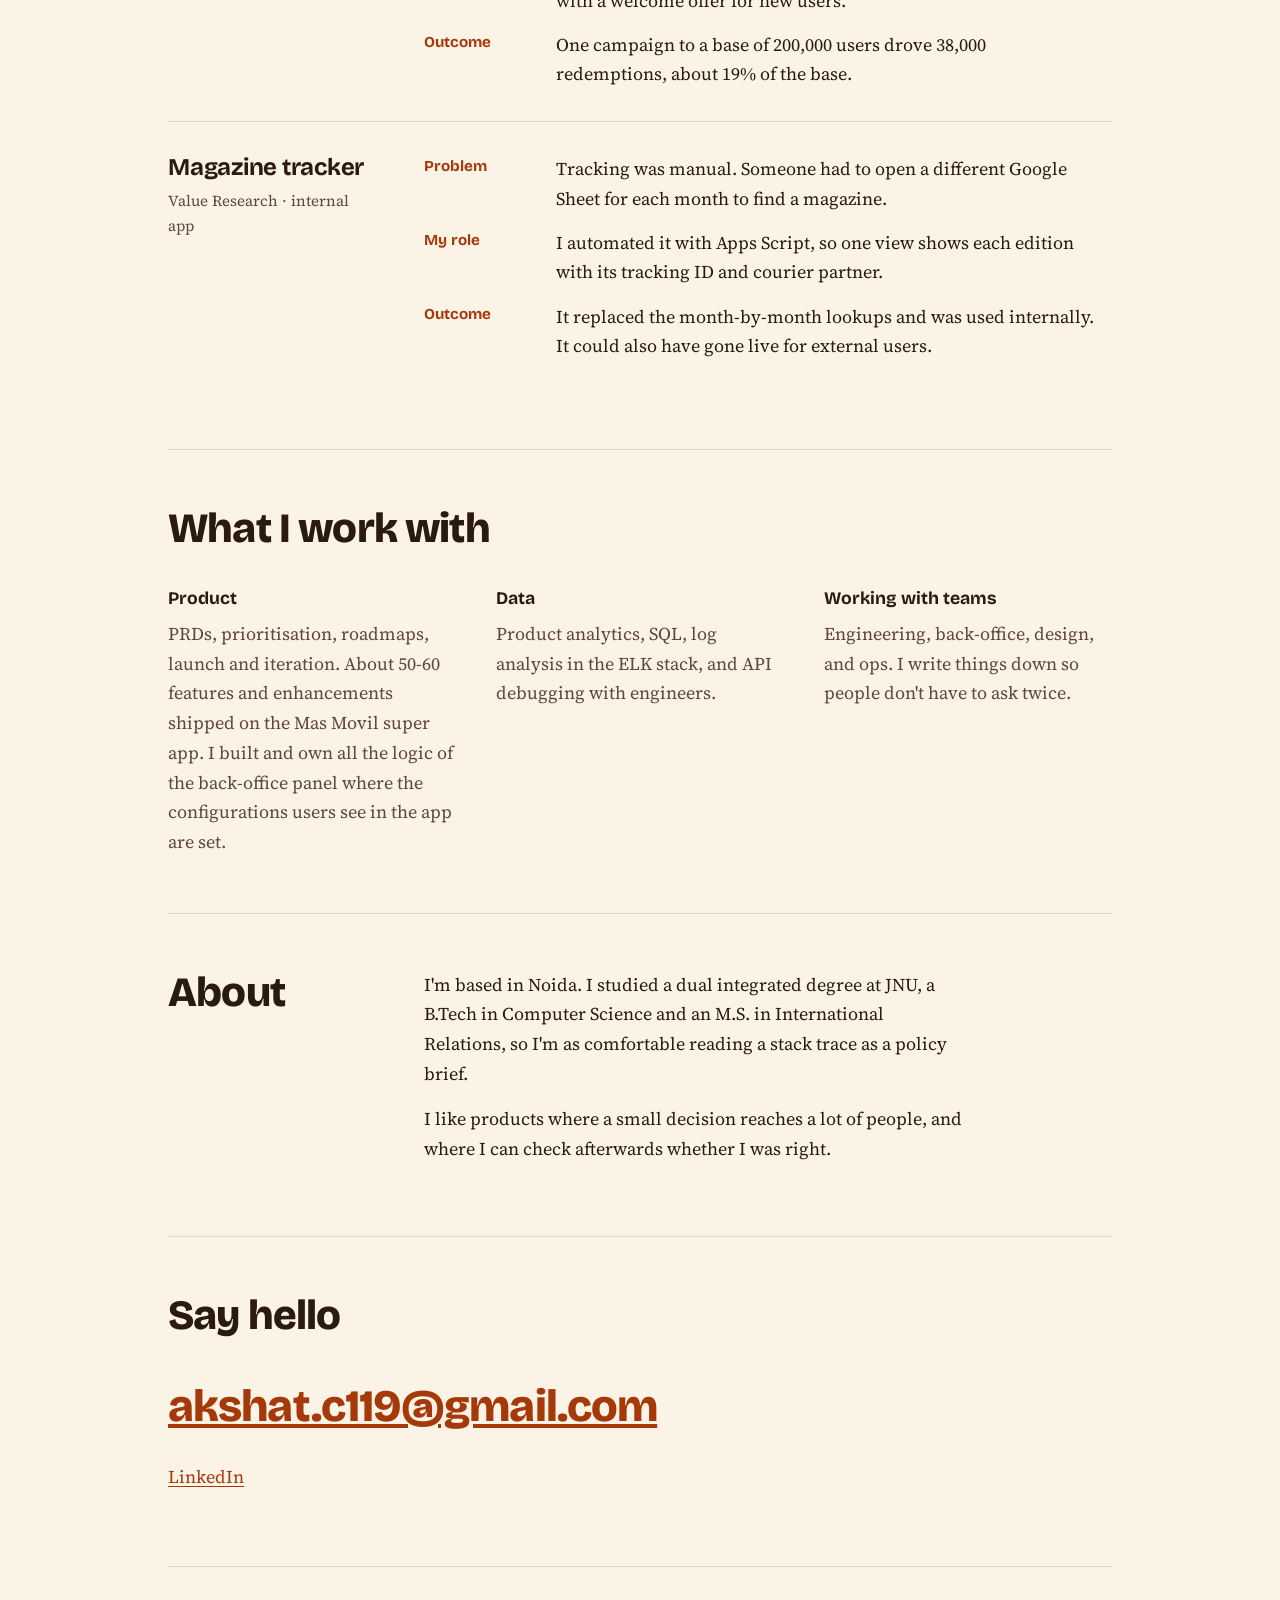
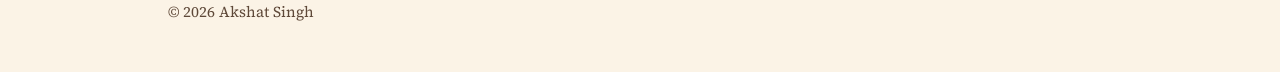
==== commit fe48e5c6: "Warm themes (cream / terra / cocoa) via ?theme=, default cream: CSS variables for the whole site, li" ====
--- a/index.html
+++ b/index.html
@@ -3,7 +3,7 @@
 <head>
 <meta charset="utf-8">
 <meta name="viewport" content="width=device-width, initial-scale=1">
-<script>(function(){var b=new URLSearchParams(location.search).get("bg");if(/^[a-ce]$/.test(b))document.documentElement.setAttribute("data-bg",b)})()</script>
+<script>(function(){var d=document.documentElement,u=new URLSearchParams(location.search),b=u.get("bg"),q=u.get("theme"),T=["cream","terra","cocoa"],t;if(/^[a-ce]$/.test(b))d.setAttribute("data-bg",b);try{if(T.indexOf(q)>-1)sessionStorage.setItem("theme",q);t=sessionStorage.getItem("theme")}catch(e){}if(T.indexOf(q)>-1)t=q;if(T.indexOf(t)<0)t="cream";d.setAttribute("data-warm",t);if(q)d.setAttribute("data-preview","")})()</script>
 <title>Akshat Singh | Product Manager</title>
 <meta name="description" content="Product manager and analyst at Paytm. I build features for the Mas Movil super app and use data to decide what to ship.">
 <meta property="og:title" content="Akshat Singh | Product Manager">
@@ -137,7 +137,7 @@
         <div>
           <h3>Refund Clock Helper</h3>
           <p class="tag"><span class="live-pill">Live AI demo</span> LLM feature · built on the Refund Clock case study</p>
-          <a class="case-thumb" href="case-studies/ai-refund-helper/demo/"><img src="assets/img/ai-refund-helper/cover-1600.webp" srcset="assets/img/ai-refund-helper/cover-800.webp 800w, assets/img/ai-refund-helper/cover-1600.webp 1600w, assets/img/ai-refund-helper/cover-2400.webp 2400w, assets/img/ai-refund-helper/cover-3200.webp 3200w" sizes="(max-width: 720px) calc(100vw - 3rem), 13rem" width="1600" height="1000" loading="lazy" decoding="async" alt="Refund Clock Helper: a live AI demo answering a failed UPI payment with the refund date, ₹640 back by Sat 31 Oct."></a>
+          <a class="case-thumb" href="case-studies/ai-refund-helper/demo/"><img src="assets/img/ai-refund-helper/cover-cream-1600.webp" srcset="assets/img/ai-refund-helper/cover-cream-800.webp 800w, assets/img/ai-refund-helper/cover-cream-1600.webp 1600w, assets/img/ai-refund-helper/cover-cream-2400.webp 2400w, assets/img/ai-refund-helper/cover-cream-3200.webp 3200w" sizes="(max-width: 720px) calc(100vw - 3rem), 13rem" width="1600" height="1000" loading="lazy" decoding="async" alt="Refund Clock Helper: a live AI demo answering a failed UPI payment with the refund date, ₹640 back by Sat 31 Oct."></a>
         </div>
         <div>
           <dl>
@@ -216,5 +216,6 @@
 
   <footer>© 2026 Akshat Singh</footer>
 </div>
+<script src="assets/js/theme.js" defer></script>
 </body>
 </html>
--- a/assets/css/site.css
+++ b/assets/css/site.css
@@ -27,7 +27,7 @@
 .btns{display:flex;flex-wrap:wrap;gap:.75rem}
 .btn{font-family:var(--display);font-weight:700;font-size:1rem;padding:.8rem 1.3rem;border-radius:999px;text-decoration:none;border:2px solid var(--ink);color:var(--ink)}
 .btn.fill{background:var(--ink);color:var(--paper)}
-.btn:hover{background:var(--accent);border-color:var(--accent);color:#fff}
+.btn:hover{background:var(--accent);border-color:var(--accent);color:var(--on-accent,#fff)}
 
 
 
@@ -54,7 +54,7 @@
 .case dl{margin:0;display:grid;grid-template-columns:7rem minmax(0,1fr);gap:.9rem 1.25rem}
 .case dt{font-family:var(--display);font-weight:700;font-size:.95rem;color:var(--accent)}
 .case dd{margin:0;max-width:60ch}
-.todo{background:var(--mark);color:#101B33;padding:0 .35em;border-radius:3px;font-size:.95em}
+.todo{background:var(--mark);color:var(--on-mark,#101B33);padding:0 .35em;border-radius:3px;font-size:.95em}
 
 .skills{display:grid;grid-template-columns:repeat(auto-fit,minmax(15rem,1fr));gap:1.5rem 2.5rem}
 .skills h3{font-family:var(--display);font-size:1.1rem;margin:0 0 .4rem}
@@ -95,7 +95,7 @@
 .cs-fig{margin:0}
 .cs-fig img{display:block;width:100%;height:auto;border-radius:16px;border:1px solid var(--line);background:var(--card)}
 .cs-fig figcaption{font-size:.95rem;color:var(--muted);margin-top:.7rem;max-width:60ch}
-.cs-cover img{box-shadow:0 30px 60px -30px rgba(16,27,51,.35)}
+.cs-cover img{box-shadow:0 30px 60px -30px rgb(var(--sh,16 27 51) / .35)}
 
 .cs section h2{margin-bottom:1.25rem}
 .cs-num{display:block;font-family:var(--display);font-weight:700;font-size:.85rem;letter-spacing:.08em;color:var(--accent);margin:0 0 .5rem}
@@ -107,7 +107,7 @@
 .cs li::marker{color:var(--accent);font-family:var(--display);font-weight:700}
 .cs .hl{background:linear-gradient(transparent 60%,var(--mark) 60% 90%,transparent 90%);color:inherit}
 @media (prefers-color-scheme:dark){:root:not([data-theme="light"]) .cs .hl{background:linear-gradient(transparent 84%,var(--mark) 84% 96%,transparent 96%)}}
-.cs-tag{font-family:var(--display);font-weight:700;font-size:.72rem;letter-spacing:.06em;text-transform:uppercase;padding:.15rem .45rem;border-radius:4px;background:var(--mark);color:#101B33;vertical-align:.1em;white-space:nowrap}
+.cs-tag{font-family:var(--display);font-weight:700;font-size:.72rem;letter-spacing:.06em;text-transform:uppercase;padding:.15rem .45rem;border-radius:4px;background:var(--mark);color:var(--on-mark,#101B33);vertical-align:.1em;white-space:nowrap}
 .cs-src{font-size:.9rem;color:var(--muted)}
 .cs-src a{color:var(--muted)}
 .cs-src a:hover{color:var(--accent)}
@@ -156,7 +156,7 @@
 .cs-flow{margin:1.5rem 0 2.5rem}
 .cs-screens{display:grid;grid-template-columns:repeat(3,minmax(0,1fr));gap:2rem 1.5rem;margin:1.25rem 0 2rem}
 .cs-screen{margin:0}
-.cs-screen img{display:block;width:100%;height:auto;border-radius:22px;border:1px solid var(--line);box-shadow:0 18px 40px -24px rgba(16,27,51,.4)}
+.cs-screen img{display:block;width:100%;height:auto;border-radius:22px;border:1px solid var(--line);box-shadow:0 18px 40px -24px rgb(var(--sh,16 27 51) / .4)}
 .cs-screen figcaption{margin-top:.8rem;font-size:.98rem;line-height:1.5}
 .cs-screen figcaption b{display:block;font-family:var(--display);font-weight:700;font-size:1.02rem;margin-bottom:.15rem}
 .cs-screen figcaption small{display:block;font-family:var(--display);font-weight:700;font-size:.75rem;letter-spacing:.06em;text-transform:uppercase;color:var(--accent);margin-bottom:.2rem}
@@ -204,10 +204,10 @@
 .gallery-sub{color:var(--muted);max-width:40rem;margin:-.5rem 0 1.75rem}
 
 /* ---------- Live AI demo: pill, homepage thumbnail, case-study callout ---------- */
-.live-pill{display:inline-flex;align-items:center;gap:.4rem;font-family:var(--display);font-weight:700;font-size:.72rem;letter-spacing:.06em;text-transform:uppercase;color:#fff;background:linear-gradient(135deg,#4B3CF0,#2B1FB8);padding:.2rem .6rem .2rem .5rem;border-radius:999px;vertical-align:.1em;margin-right:.35rem;white-space:nowrap}
+.live-pill{display:inline-flex;align-items:center;gap:.4rem;font-family:var(--display);font-weight:700;font-size:.72rem;letter-spacing:.06em;text-transform:uppercase;color:#fff;background:linear-gradient(135deg,var(--pill1,#4B3CF0),var(--pill2,#2B1FB8));padding:.2rem .6rem .2rem .5rem;border-radius:999px;vertical-align:.1em;margin-right:.35rem;white-space:nowrap}
 .live-pill::before{content:"";width:.45rem;height:.45rem;border-radius:50%;background:#7CF0C8;box-shadow:0 0 0 3px rgba(124,240,200,.3)}
 .case-thumb{display:block;margin-top:1rem}
-.case-thumb img{display:block;width:100%;height:auto;border-radius:12px;border:1px solid var(--line);background:var(--card);box-shadow:0 18px 36px -24px rgba(16,27,51,.45);transition:transform .25s ease}
+.case-thumb img{display:block;width:100%;height:auto;border-radius:12px;border:1px solid var(--line);background:var(--card);box-shadow:0 18px 36px -24px rgb(var(--sh,16 27 51) / .45);transition:transform .25s ease}
 .case-thumb:hover img{transform:translateY(-3px)}
 @media (max-width:720px){.case-thumb{max-width:26rem}}
 .cs-followup{display:grid;grid-template-columns:minmax(0,1fr) minmax(0,1.1fr);gap:1.5rem 2rem;align-items:center;border:2px solid var(--accent);border-radius:16px;padding:1.5rem;background:var(--card)}
@@ -296,13 +296,13 @@
 .pt-dots i::after{content:"";position:absolute;inset:0;background:var(--accent);transform:scaleX(var(--f,0));transform-origin:left}
 .pt-step .case-more{margin:0}
 .pt-static{list-style:none;margin:1rem 0 0;padding:0;display:grid;grid-template-columns:repeat(auto-fill,minmax(7.5rem,1fr));gap:.75rem}
-.pt-static img{display:block;width:100%;height:auto;border-radius:16px;box-shadow:0 10px 24px -14px rgba(16,27,51,.45)}
+.pt-static img{display:block;width:100%;height:auto;border-radius:16px;box-shadow:0 10px 24px -14px rgb(var(--sh,16 27 51) / .45)}
 
 /* the phone: assets/img/iphone-frame.svg (vector, iPhone 15/16 Pro proportions in pt: 435x888 incl. buttons,
    body 427x888 r72, screen 393x852 r55 at 21,18). The screen sits under the frame's transparent cutout. */
 .pt-phone{position:relative;height:var(--ph);aspect-ratio:435/888;flex:none}
 .pt-phone::before{content:"";position:absolute;z-index:0;left:.92%;right:.92%;top:0;bottom:0;border-radius:16.86%/8.11%;
-  box-shadow:0 2px 3px rgba(16,27,51,.18),0 26px 40px -18px rgba(16,27,51,.42),0 60px 90px -40px rgba(16,27,51,.5)}
+  box-shadow:0 2px 3px rgb(var(--sh,16 27 51) / .18),0 26px 40px -18px rgb(var(--sh,16 27 51) / .42),0 60px 90px -40px rgb(var(--sh,16 27 51) / .5)}
 .pt-screen{position:absolute;z-index:1;left:4.71%;top:1.97%;width:90.57%;height:96.06%;border-radius:14.06%/6.5%;overflow:hidden;background:#05070c}
 .pt-frame{position:absolute;z-index:2;inset:0;width:100%;height:100%;display:block;pointer-events:none;user-select:none}
 .pt-img,.pt-gimg{position:absolute;inset:0;width:100%;height:100%;object-fit:cover;object-position:top;display:block}
@@ -338,3 +338,39 @@
   .pt-on .pt-card{top:var(--stage-h,52vh);padding:.4rem 0 1rem;opacity:.22}
   .pt-step h3{font-size:1.55rem;margin-bottom:.5rem}.pt-prob{font-size:1.02rem;line-height:1.5}.pt-fix{font-size:.92rem;line-height:1.5;margin-bottom:.75rem}
 }
+
+/* =====================================================================
+   WARM THEMES: <html data-warm="cream|terra|cocoa">, picked with ?theme= (default cream).
+   Every colour in the site comes from these variables; they override the old blue palette
+   and the OS dark-mode palette. --g1..--g5 feed the animated glow layer (assets/js/bg-fx.js).
+   ===================================================================== */
+html:root[data-warm]{--on-accent:#fff;--on-mark:#2B1A10}
+/* 1. Cream: ivory paper, peach / apricot / amber glows, deep brown ink */
+html:root[data-warm="cream"]{color-scheme:light;--paper:#FBF3E6;--ink:#2B1A10;--muted:#5E4838;--line:#E8D8C0;--accent:#A5390A;--mark:#FFC24A;--card:#FFFAF1;
+  --grid:rgba(120,70,20,.06);--o1:#FFB08A;--o2:#FFC47A;--o3:#FFA63D;--oa:.5;--sh:60 30 10;--pill1:#A5390A;--pill2:#7A2D08;
+  --g1:#FFB08A;--g2:#FFC47A;--g3:#FFA63D;--g4:#F7A98F;--g5:#FFD98A;--ga:.46}
+/* 2. Terracotta & sand: earthy, burnt-orange accent */
+html:root[data-warm="terra"]{color-scheme:light;--paper:#EBD9C1;--ink:#3A1F14;--muted:#5A3C2E;--line:#D9BFA0;--accent:#9A2D0B;--mark:#E8A33D;--card:#F7ECDD;
+  --grid:rgba(90,40,15,.06);--o1:#C8694A;--o2:#D9A877;--o3:#B5533A;--oa:.5;--sh:58 31 20;--pill1:#9A2D0B;--pill2:#6B1E08;
+  --g1:#C8694A;--g2:#D9A877;--g3:#B5533A;--g4:#D8A889;--g5:#C69A5A;--ga:.6}
+/* 3. Cocoa: espresso dark, glowing amber and rose-gold */
+html:root[data-warm="cocoa"]{color-scheme:dark;--paper:#1C120D;--ink:#F6E7D4;--muted:#CDB59B;--line:#3F2B20;--accent:#FFB366;--mark:#F2A65A;--card:#2A1A12;
+  --grid:rgba(255,200,140,.05);--o1:#FFA24D;--o2:#E3A08E;--o3:#C9703E;--oa:.3;--sh:0 0 0;--pill1:#E08A3A;--pill2:#9A4E14;--on-accent:#2B1A10;
+  --g1:#FFA24D;--g2:#E3A08E;--g3:#C9703E;--g4:#F4C27A;--g5:#B76E79;--ga:.5}
+/* highlighter marks sit behind the text: on the dark theme use a thin underline so light text stays readable */
+html:root[data-warm="cocoa"] .hero h1 span,html:root[data-warm="cocoa"] .cs-hero h1 span{background:linear-gradient(transparent 84%,var(--mark) 84% 94%,transparent 94%)}
+html:root[data-warm="cocoa"] .cs .hl{background:linear-gradient(transparent 86%,var(--mark) 86% 98%,transparent 98%)}
+html:root[data-warm="cocoa"] .cs-fig img,html:root[data-warm="cocoa"] .cs-screen img,html:root[data-warm="cocoa"] .case-thumb img{box-shadow:0 18px 40px -20px rgba(0,0,0,.6)}
+html:root[data-warm] .cs-cover img{box-shadow:0 30px 60px -30px rgb(var(--sh) / .45)}
+html:root[data-warm] .pt-phone::before{box-shadow:0 2px 3px rgb(var(--sh) / .22),0 26px 40px -18px rgb(var(--sh) / .5),0 60px 90px -40px rgb(var(--sh) / .6)}
+/* the living glow layer replaces the CSS orbs once it is running (orbs stay as the no-JS fallback) */
+html.has-fx .orb{display:none}
+html:root[data-warm] .bg::after{content:"";position:absolute;inset:0;pointer-events:none;
+  background:radial-gradient(ellipse min(46rem,92vw) 85% at 50% 45%,color-mix(in srgb,var(--paper) 66%,transparent) 45%,transparent 92%)}
+/* warm links/selection */
+html:root[data-warm] ::selection{background:var(--mark);color:var(--on-mark)}
+/* theme switcher (only shown while previewing with ?theme=) */
+.theme-sw{position:fixed;left:50%;bottom:max(.9rem,env(safe-area-inset-bottom));transform:translateX(-50%);z-index:50;display:flex;gap:.25rem;padding:.3rem;border-radius:999px;background:var(--card);border:1px solid var(--line);box-shadow:0 10px 30px -12px rgb(var(--sh,16 27 51) / .45);font-family:var(--display);font-weight:700;font-size:.8rem}
+.theme-sw a{padding:.4rem .8rem;border-radius:999px;text-decoration:none;color:var(--ink)}
+.theme-sw a[aria-current="true"]{background:var(--ink);color:var(--paper)}
+.theme-sw a:hover:not([aria-current]){background:var(--line)}
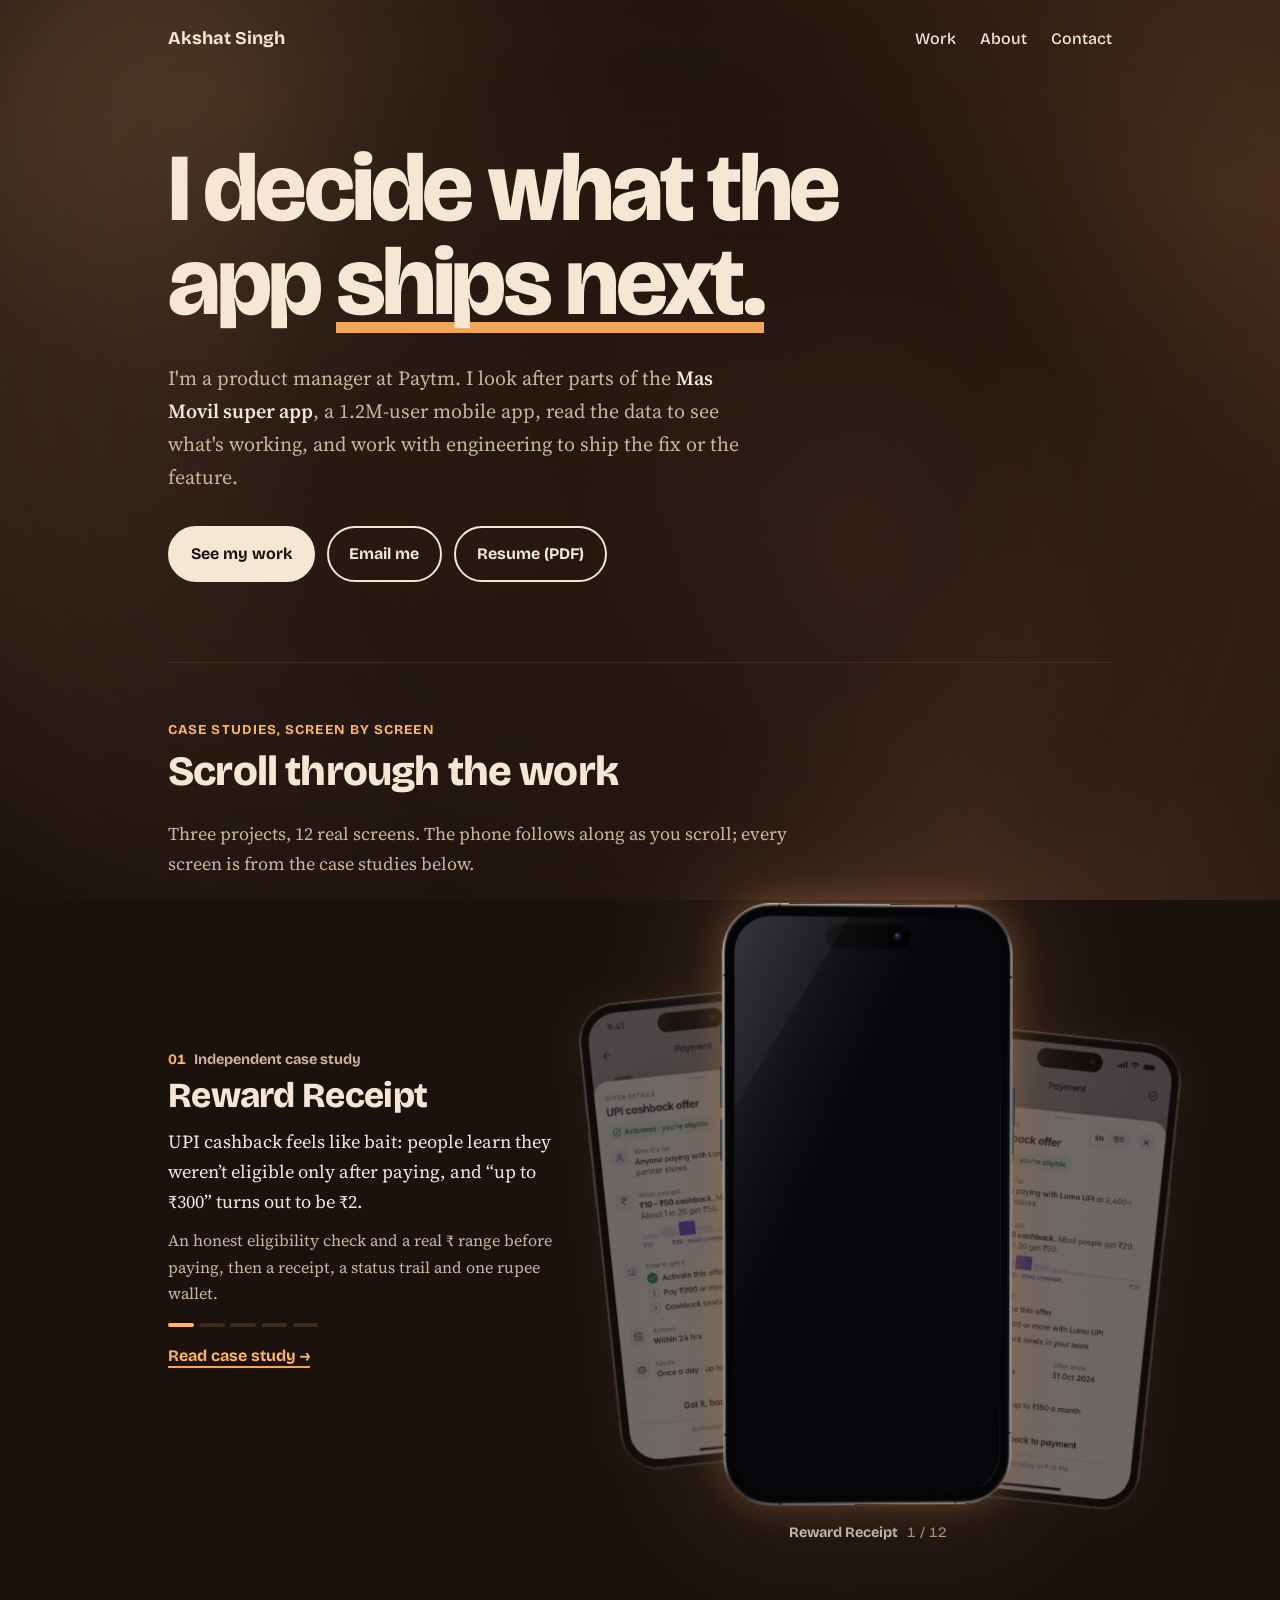
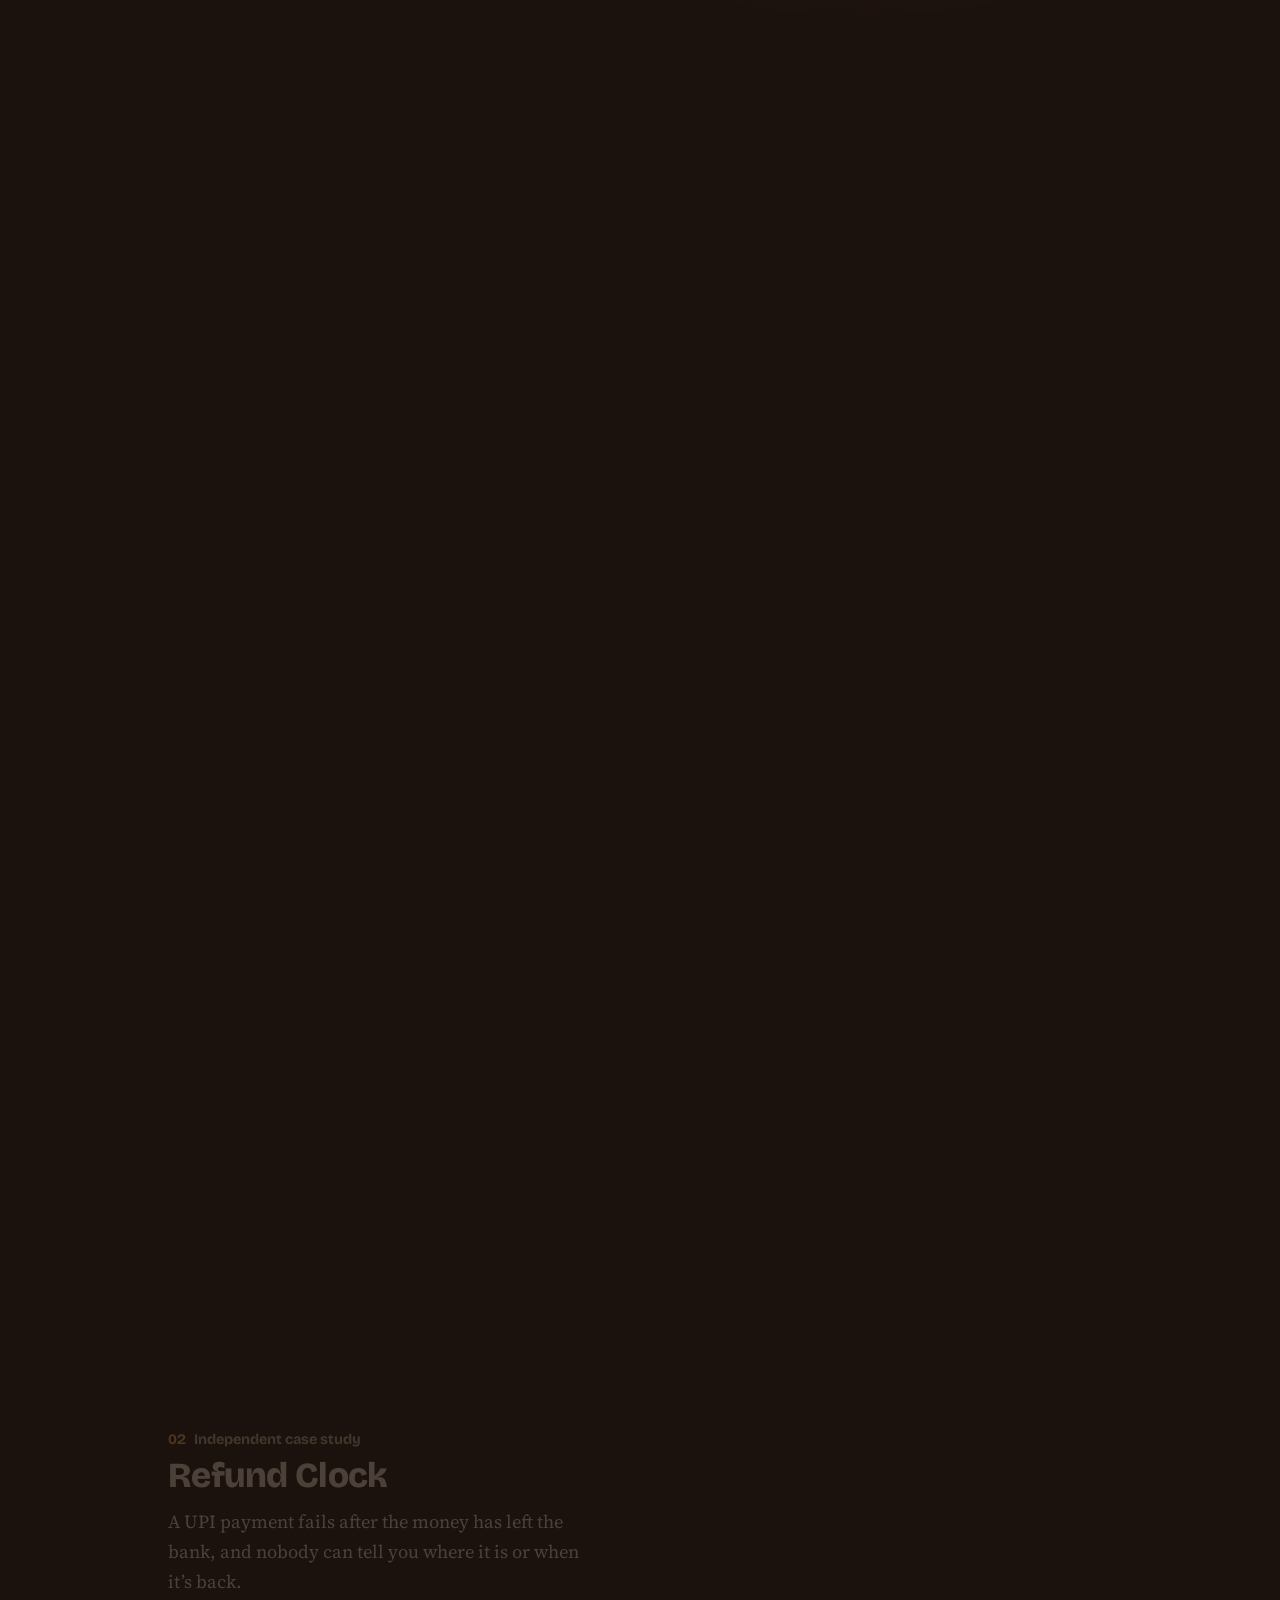
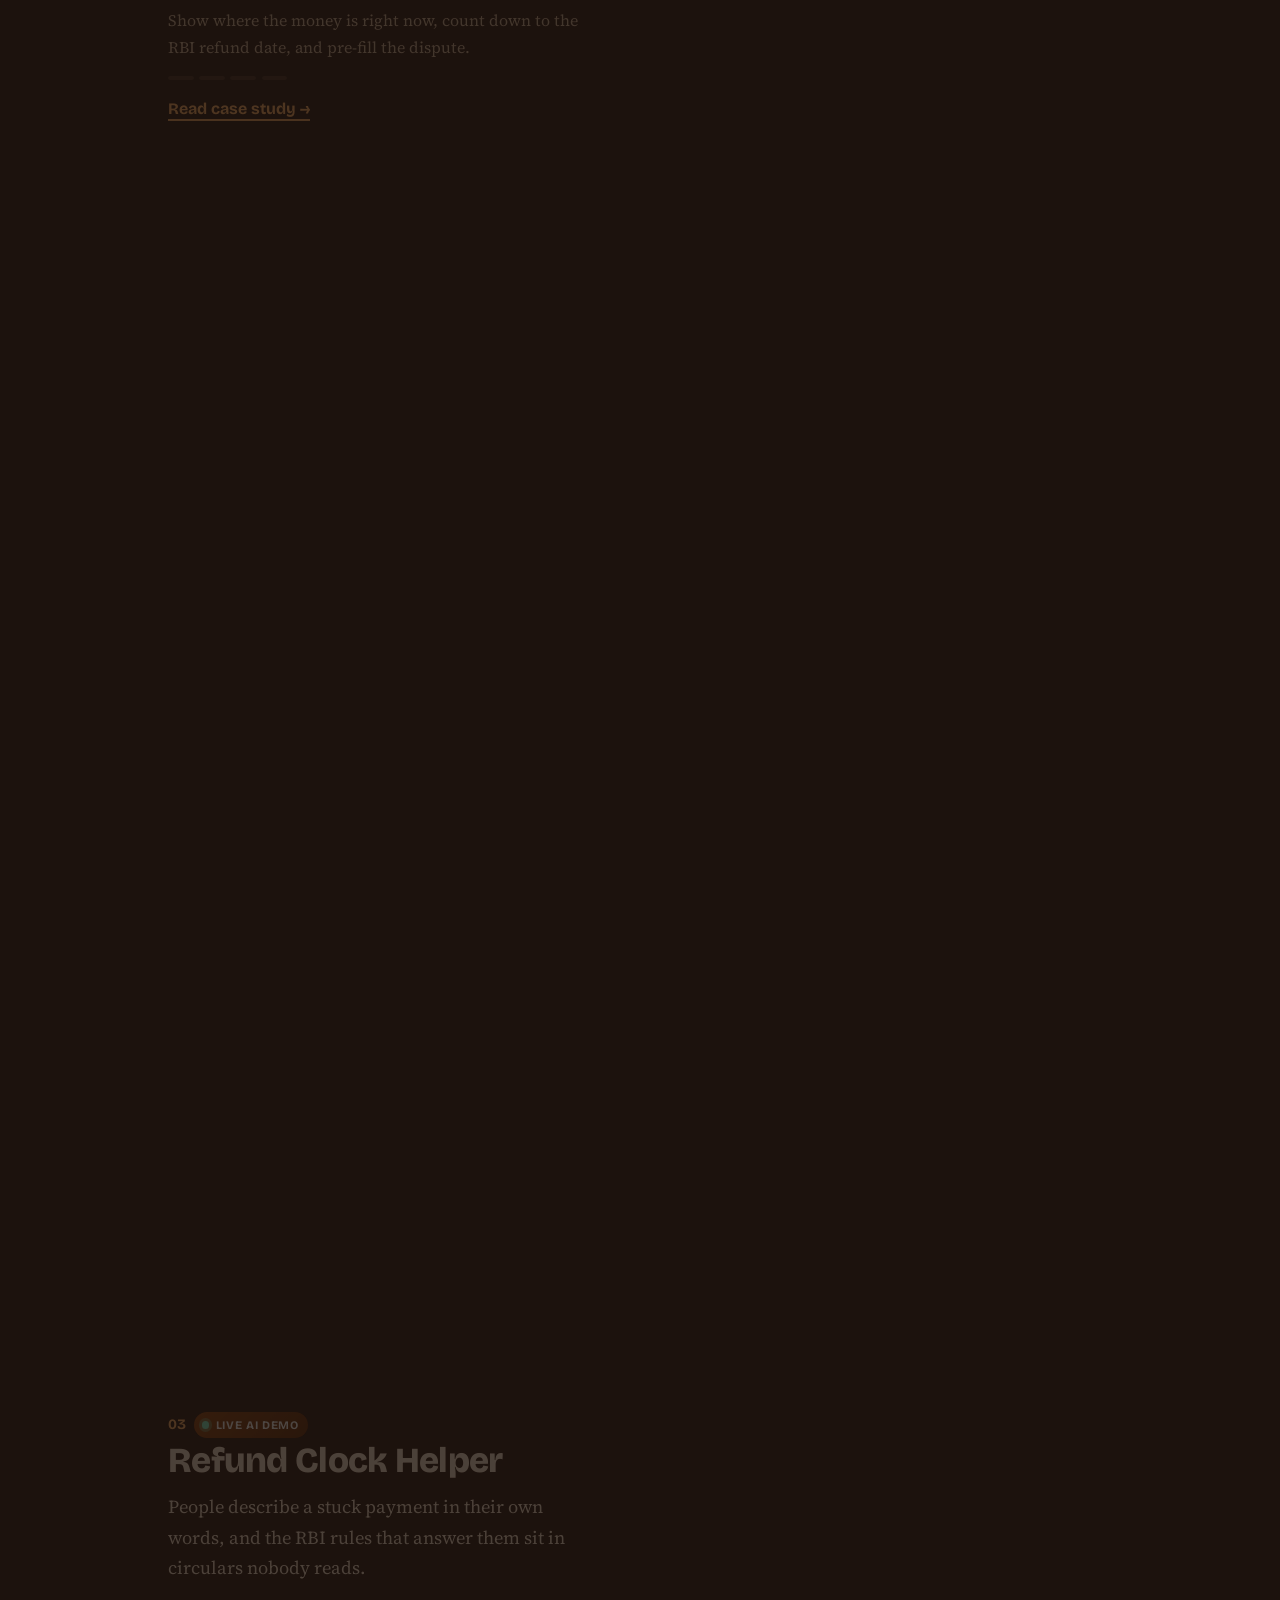
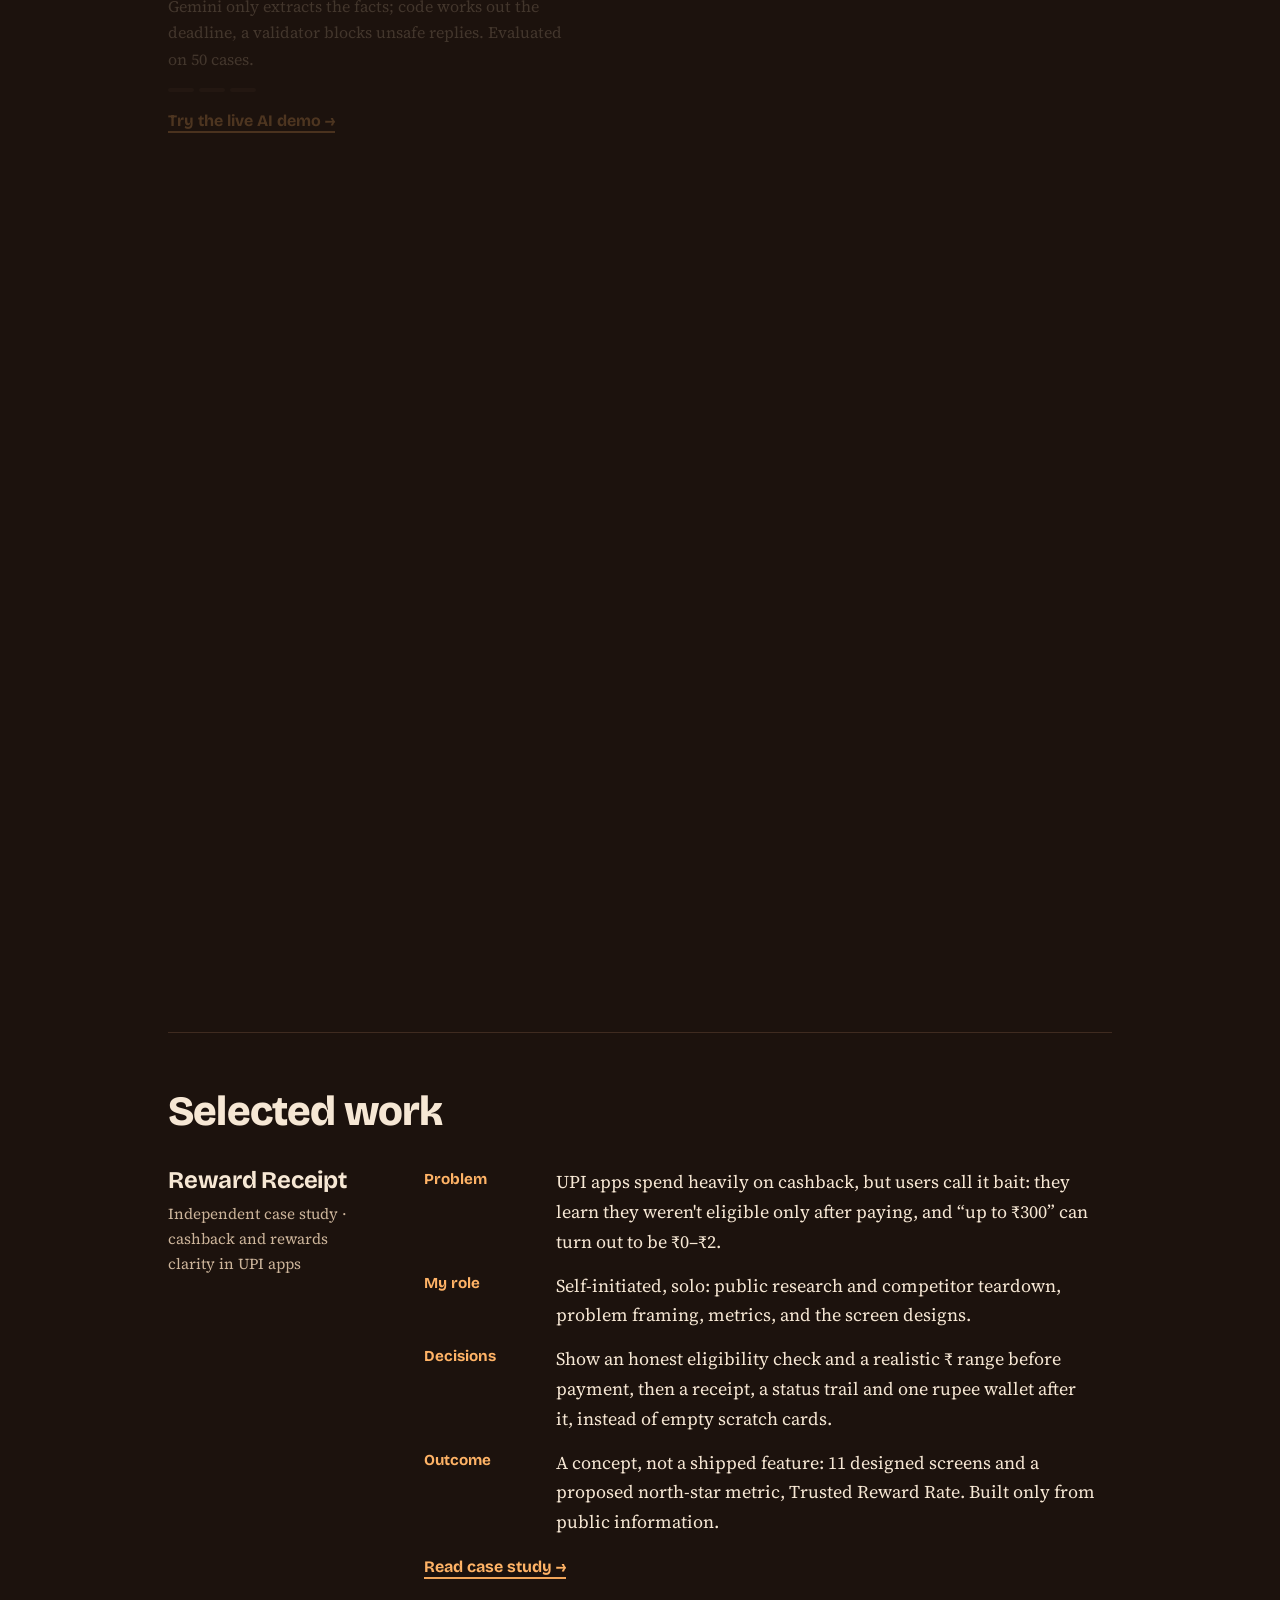
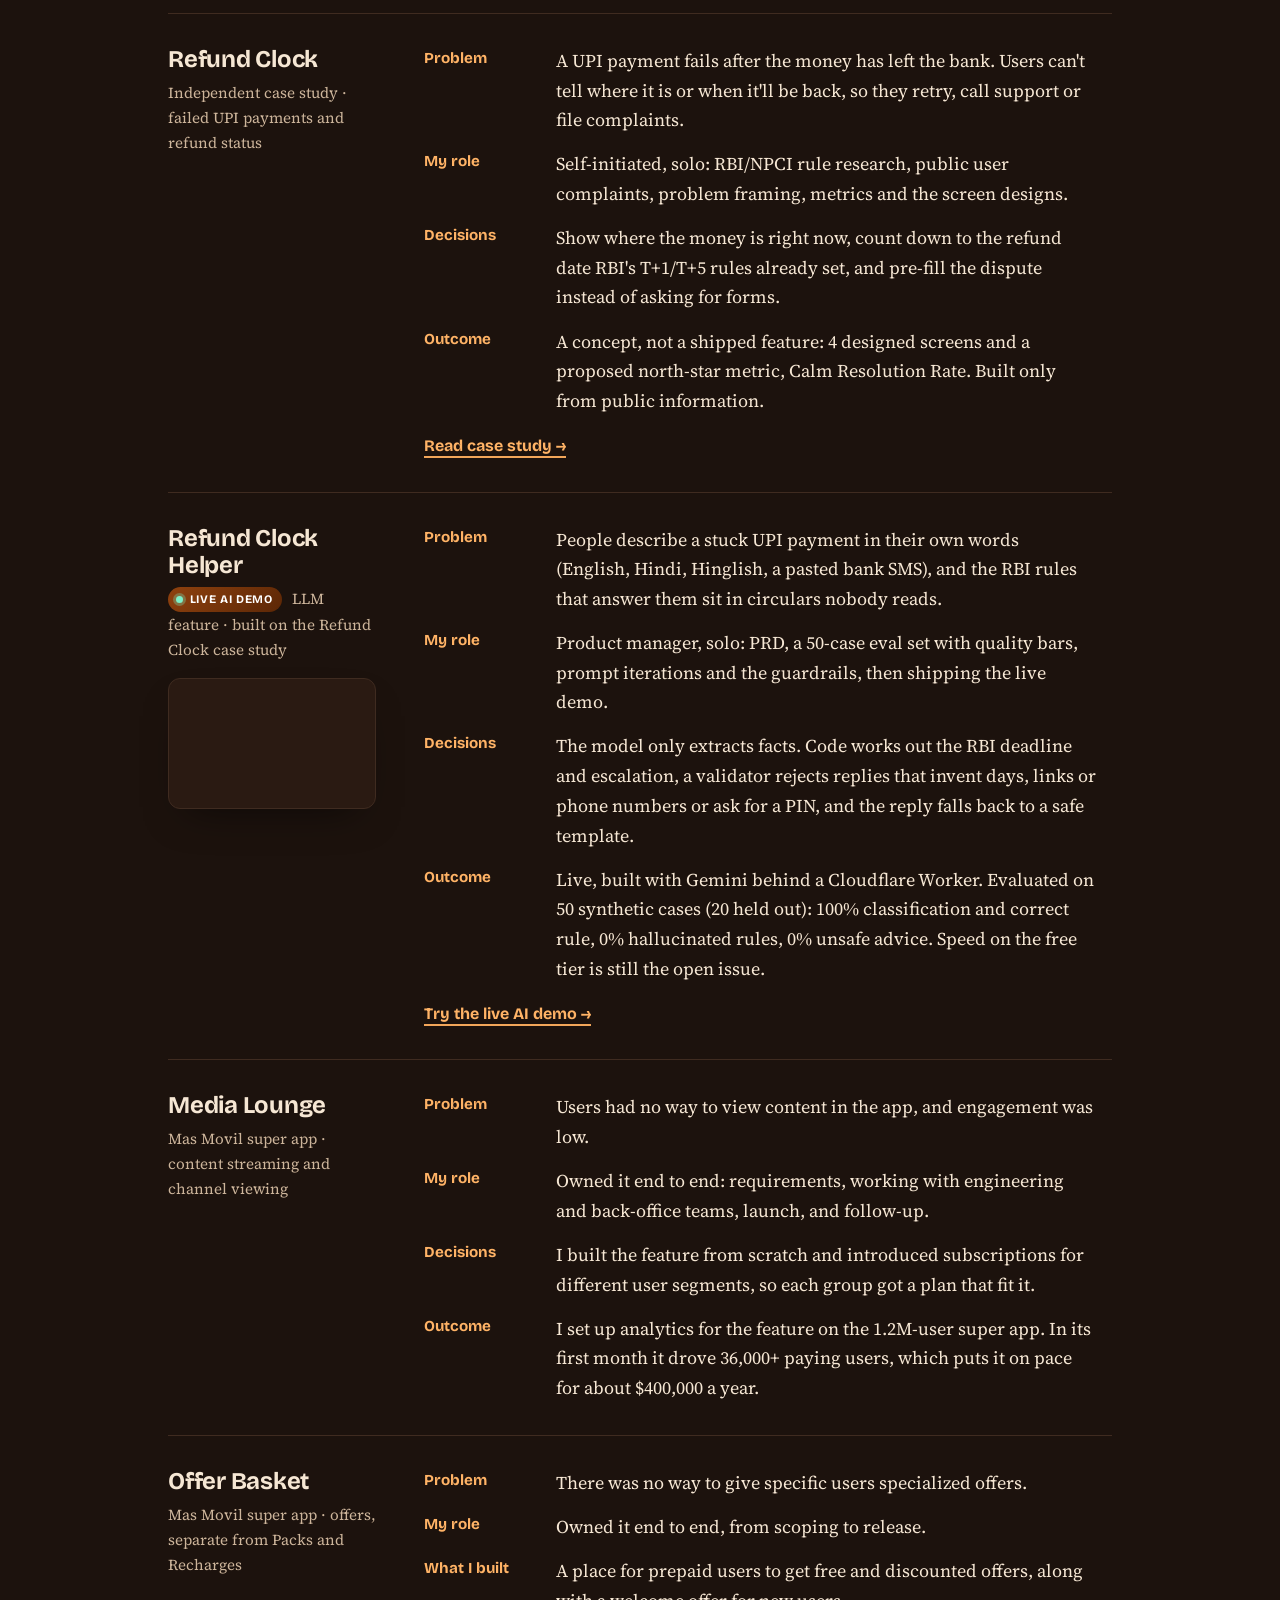
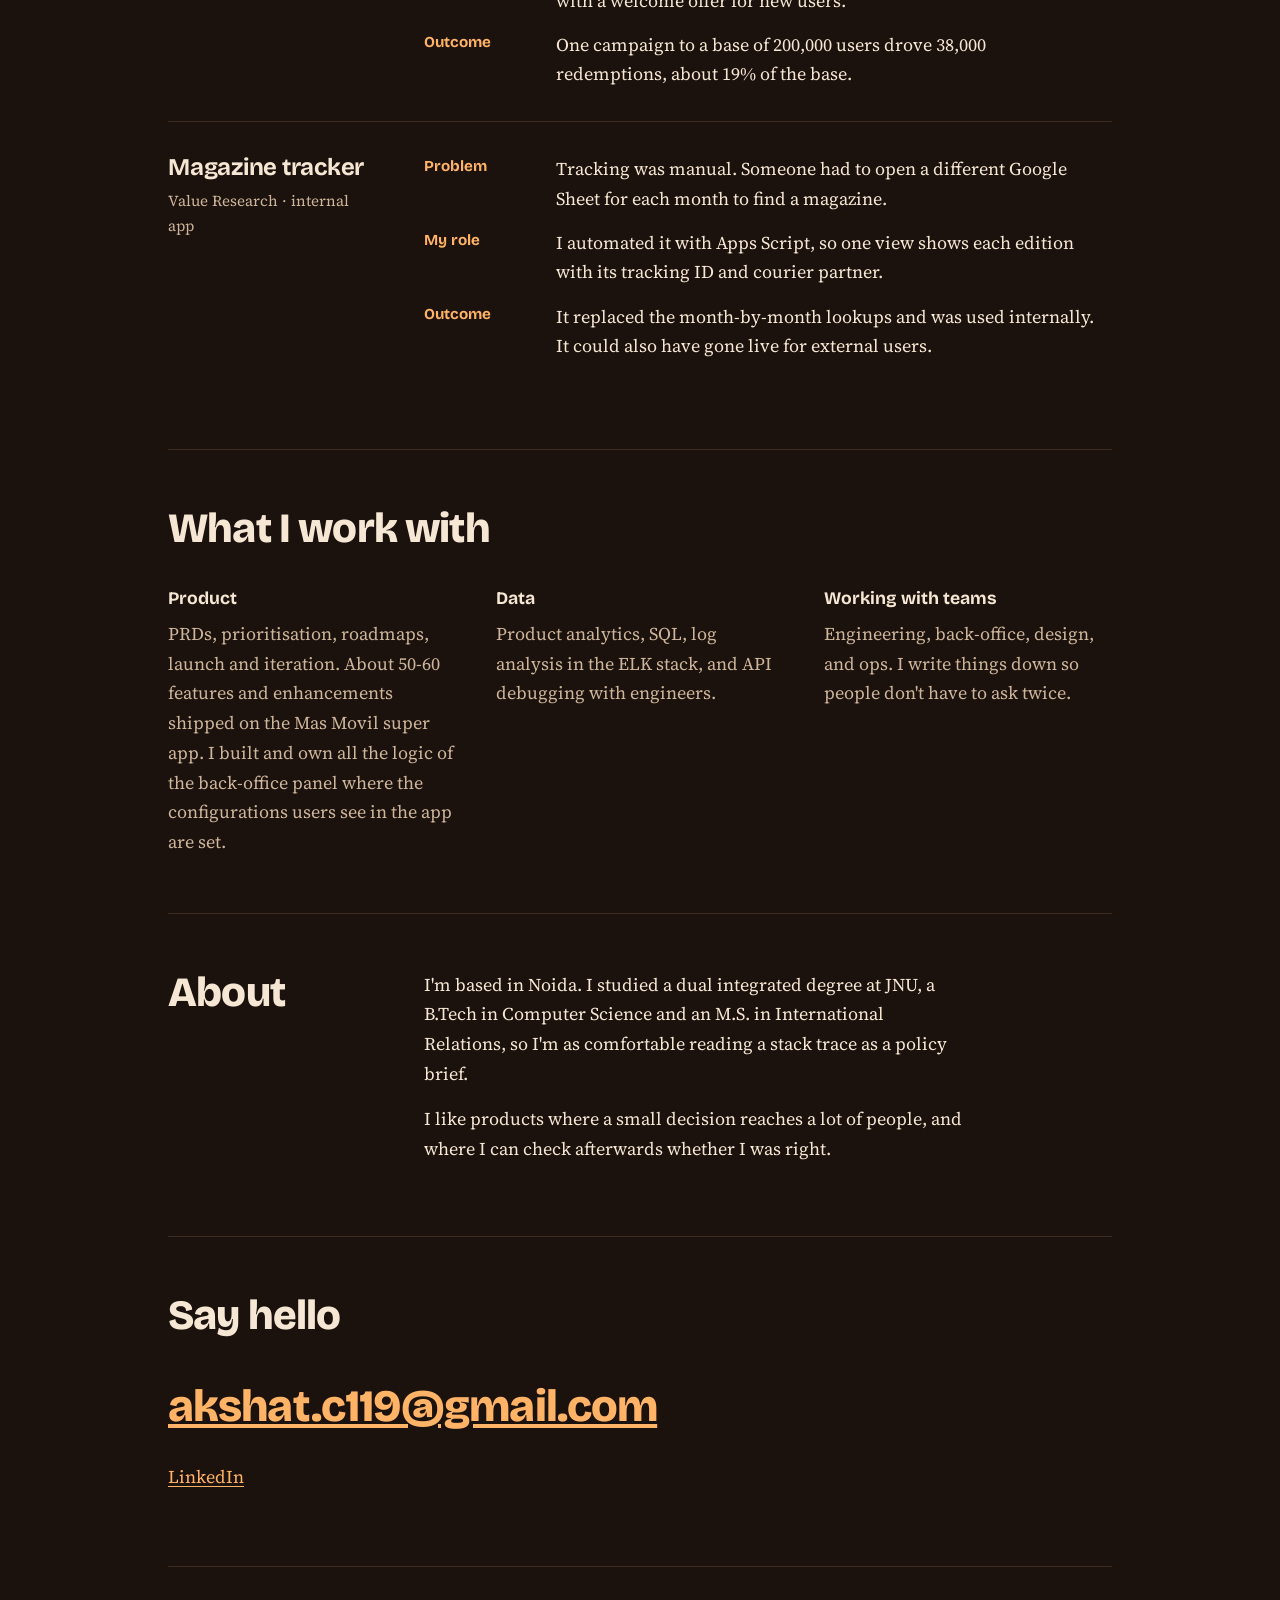
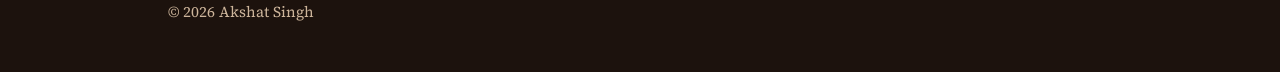
==== commit 22838494: "Make Espresso & Amber (cocoa) the default theme: static data-warm, cocoa image defaults, theme-color" ====
--- a/index.html
+++ b/index.html
@@ -1,9 +1,11 @@
 <!DOCTYPE html>
-<html lang="en">
+<html lang="en" data-warm="cocoa">
 <head>
 <meta charset="utf-8">
 <meta name="viewport" content="width=device-width, initial-scale=1">
-<script>(function(){var d=document.documentElement,u=new URLSearchParams(location.search),b=u.get("bg"),q=u.get("theme"),T=["cream","terra","cocoa"],t;if(/^[a-ce]$/.test(b))d.setAttribute("data-bg",b);try{if(T.indexOf(q)>-1)sessionStorage.setItem("theme",q);t=sessionStorage.getItem("theme")}catch(e){}if(T.indexOf(q)>-1)t=q;if(T.indexOf(t)<0)t="cream";d.setAttribute("data-warm",t);if(q)d.setAttribute("data-preview","")})()</script>
+<meta name="theme-color" content="#1C120D">
+<script>(function(){var d=document.documentElement,u=new URLSearchParams(location.search),b=u.get("bg"),q=u.get("theme"),T=["cream","terra","cocoa"],t;if(/^[a-ce]$/.test(b))d.setAttribute("data-bg",b);try{if(T.indexOf(q)>-1)sessionStorage.setItem("theme",q);t=sessionStorage.getItem("theme")}catch(e){}if(T.indexOf(q)>-1)t=q;if(T.indexOf(t)<0)t="cocoa";d.setAttribute("data-warm",t);var m=document.querySelector('meta[name="theme-color"]');if(m)m.setAttribute("content",{cream:"#FBF3E6",terra:"#EBD9C1",cocoa:"#1C120D"}[t]);if(q)d.setAttribute("data-preview","")})()</script>
+<style>html{background:#1C120D;color-scheme:dark}html[data-warm=cream]{background:#FBF3E6;color-scheme:light}html[data-warm=terra]{background:#EBD9C1;color-scheme:light}</style>
 <title>Akshat Singh | Product Manager</title>
 <meta name="description" content="Product manager and analyst at Paytm. I build features for the Mas Movil super app and use data to decide what to ship.">
 <meta property="og:title" content="Akshat Singh | Product Manager">
@@ -137,7 +139,7 @@
         <div>
           <h3>Refund Clock Helper</h3>
           <p class="tag"><span class="live-pill">Live AI demo</span> LLM feature · built on the Refund Clock case study</p>
-          <a class="case-thumb" href="case-studies/ai-refund-helper/demo/"><img src="assets/img/ai-refund-helper/cover-cream-1600.webp" srcset="assets/img/ai-refund-helper/cover-cream-800.webp 800w, assets/img/ai-refund-helper/cover-cream-1600.webp 1600w, assets/img/ai-refund-helper/cover-cream-2400.webp 2400w, assets/img/ai-refund-helper/cover-cream-3200.webp 3200w" sizes="(max-width: 720px) calc(100vw - 3rem), 13rem" width="1600" height="1000" loading="lazy" decoding="async" alt="Refund Clock Helper: a live AI demo answering a failed UPI payment with the refund date, ₹640 back by Sat 31 Oct."></a>
+          <a class="case-thumb" href="case-studies/ai-refund-helper/demo/"><img src="assets/img/ai-refund-helper/cover-cocoa-1600.webp" srcset="assets/img/ai-refund-helper/cover-cocoa-800.webp 800w, assets/img/ai-refund-helper/cover-cocoa-1600.webp 1600w, assets/img/ai-refund-helper/cover-cocoa-2400.webp 2400w, assets/img/ai-refund-helper/cover-cocoa-3200.webp 3200w" sizes="(max-width: 720px) calc(100vw - 3rem), 13rem" width="1600" height="1000" loading="lazy" decoding="async" alt="Refund Clock Helper: a live AI demo answering a failed UPI payment with the refund date, ₹640 back by Sat 31 Oct."></a>
         </div>
         <div>
           <dl>
--- a/assets/css/site.css
+++ b/assets/css/site.css
@@ -340,7 +340,7 @@
 }
 
 /* =====================================================================
-   WARM THEMES: <html data-warm="cream|terra|cocoa">, picked with ?theme= (default cream).
+   WARM THEMES: <html data-warm="cream|terra|cocoa">, picked with ?theme= (default cocoa).
    Every colour in the site comes from these variables; they override the old blue palette
    and the OS dark-mode palette. --g1..--g5 feed the animated glow layer (assets/js/bg-fx.js).
    ===================================================================== */
@@ -350,13 +350,13 @@
   --grid:rgba(120,70,20,.06);--o1:#FFB08A;--o2:#FFC47A;--o3:#FFA63D;--oa:.5;--sh:60 30 10;--pill1:#A5390A;--pill2:#7A2D08;
   --g1:#FFB08A;--g2:#FFC47A;--g3:#FFA63D;--g4:#F7A98F;--g5:#FFD98A;--ga:.46}
 /* 2. Terracotta & sand: earthy, burnt-orange accent */
-html:root[data-warm="terra"]{color-scheme:light;--paper:#EBD9C1;--ink:#3A1F14;--muted:#5A3C2E;--line:#D9BFA0;--accent:#9A2D0B;--mark:#E8A33D;--card:#F7ECDD;
+html:root[data-warm="terra"]{color-scheme:light;--paper:#EBD9C1;--ink:#3A1F14;--muted:#5A3C2E;--line:#D9BFA0;--accent:#852508;--mark:#E8A33D;--card:#F7ECDD;
   --grid:rgba(90,40,15,.06);--o1:#C8694A;--o2:#D9A877;--o3:#B5533A;--oa:.5;--sh:58 31 20;--pill1:#9A2D0B;--pill2:#6B1E08;
-  --g1:#C8694A;--g2:#D9A877;--g3:#B5533A;--g4:#D8A889;--g5:#C69A5A;--ga:.6}
+  --g1:#C8694A;--g2:#D9A877;--g3:#B5533A;--g4:#D8A889;--g5:#C69A5A;--ga:.5;--veil:35%}
 /* 3. Cocoa: espresso dark, glowing amber and rose-gold */
 html:root[data-warm="cocoa"]{color-scheme:dark;--paper:#1C120D;--ink:#F6E7D4;--muted:#CDB59B;--line:#3F2B20;--accent:#FFB366;--mark:#F2A65A;--card:#2A1A12;
-  --grid:rgba(255,200,140,.05);--o1:#FFA24D;--o2:#E3A08E;--o3:#C9703E;--oa:.3;--sh:0 0 0;--pill1:#E08A3A;--pill2:#9A4E14;--on-accent:#2B1A10;
-  --g1:#FFA24D;--g2:#E3A08E;--g3:#C9703E;--g4:#F4C27A;--g5:#B76E79;--ga:.5}
+  --grid:rgba(255,200,140,.05);--o1:#FFA24D;--o2:#E3A08E;--o3:#C9703E;--oa:.3;--sh:0 0 0;--pill1:#8F410E;--pill2:#5C2706;--on-accent:#2B1A10;
+  --g1:#FFA24D;--g2:#E3A08E;--g3:#C9703E;--g4:#F4C27A;--g5:#B76E79;--ga:.42;--veil:45%}
 /* highlighter marks sit behind the text: on the dark theme use a thin underline so light text stays readable */
 html:root[data-warm="cocoa"] .hero h1 span,html:root[data-warm="cocoa"] .cs-hero h1 span{background:linear-gradient(transparent 84%,var(--mark) 84% 94%,transparent 94%)}
 html:root[data-warm="cocoa"] .cs .hl{background:linear-gradient(transparent 86%,var(--mark) 86% 98%,transparent 98%)}
@@ -366,7 +366,7 @@
 /* the living glow layer replaces the CSS orbs once it is running (orbs stay as the no-JS fallback) */
 html.has-fx .orb{display:none}
 html:root[data-warm] .bg::after{content:"";position:absolute;inset:0;pointer-events:none;
-  background:radial-gradient(ellipse min(46rem,92vw) 85% at 50% 45%,color-mix(in srgb,var(--paper) 66%,transparent) 45%,transparent 92%)}
+  background:radial-gradient(ellipse min(46rem,92vw) 85% at 50% 45%,color-mix(in srgb,var(--paper) 66%,transparent) 45%,transparent 92%),linear-gradient(color-mix(in srgb,var(--paper) var(--veil,0%),transparent),color-mix(in srgb,var(--paper) var(--veil,0%),transparent))}
 /* warm links/selection */
 html:root[data-warm] ::selection{background:var(--mark);color:var(--on-mark)}
 /* theme switcher (only shown while previewing with ?theme=) */
@@ -374,3 +374,11 @@
 .theme-sw a{padding:.4rem .8rem;border-radius:999px;text-decoration:none;color:var(--ink)}
 .theme-sw a[aria-current="true"]{background:var(--ink);color:var(--paper)}
 .theme-sw a:hover:not([aria-current]){background:var(--line)}
+
+/* Espresso: light phone screens would glare on the dark page, so give the phone a warm amber rim glow
+   and dim the two back phones a little (the screen images themselves are untouched). */
+html:root[data-warm="cocoa"] .pt-main::before{box-shadow:0 0 0 1px rgba(255,179,102,.22),0 0 38px -2px rgba(255,162,77,.30),0 0 110px 6px rgba(227,160,142,.20),0 40px 80px -30px rgba(0,0,0,.7)}
+html:root[data-warm="cocoa"] .pt-ghost{filter:brightness(.74) saturate(.88)}
+html:root[data-warm="cocoa"] .pt-ghost-l,html:root[data-warm="cocoa"] .pt-ghost-r{opacity:.5}
+html:root[data-warm="cocoa"] .pt-phone::before{box-shadow:0 0 0 1px rgba(255,179,102,.14),0 0 40px -6px rgba(255,162,77,.2),0 30px 60px -28px rgba(0,0,0,.65)}
+html:root[data-warm="cocoa"] .pt-main::before{box-shadow:0 0 0 1px rgba(255,179,102,.22),0 0 38px -2px rgba(255,162,77,.30),0 0 110px 6px rgba(227,160,142,.20),0 40px 80px -30px rgba(0,0,0,.7)}
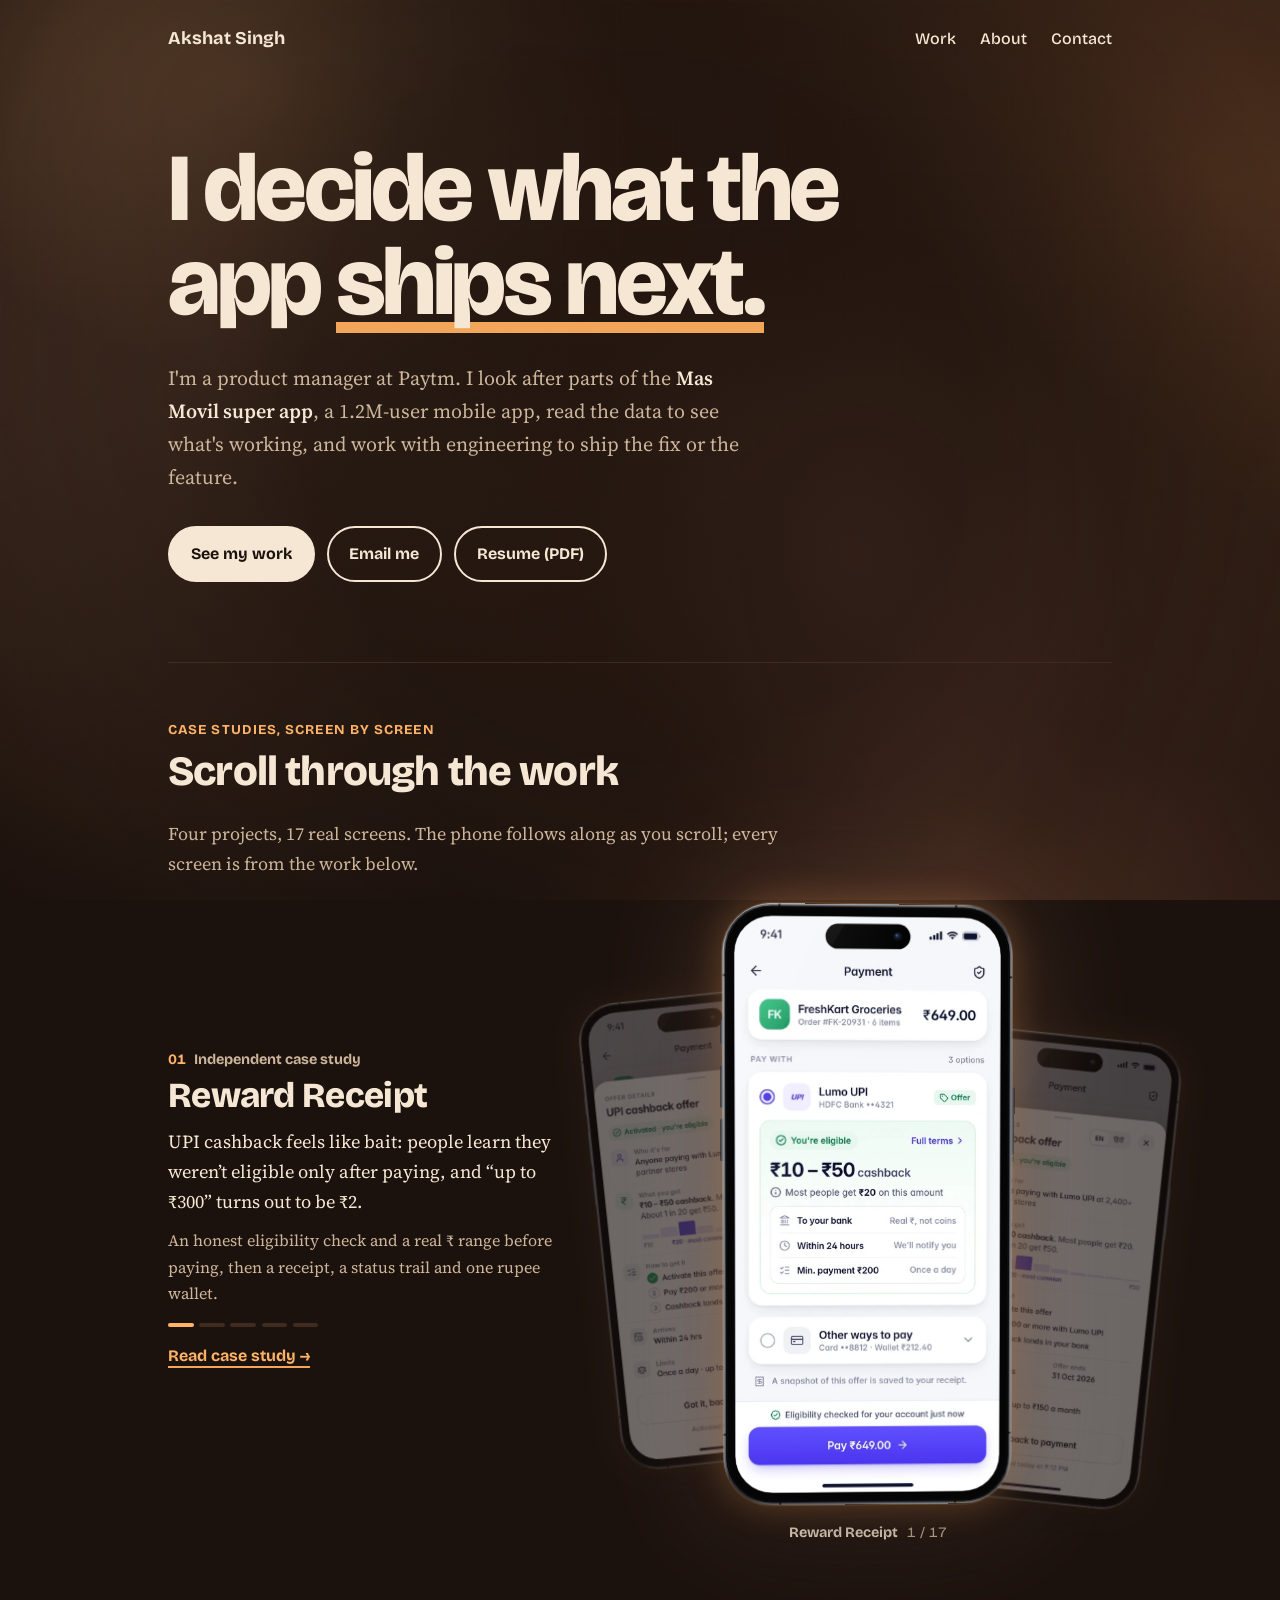
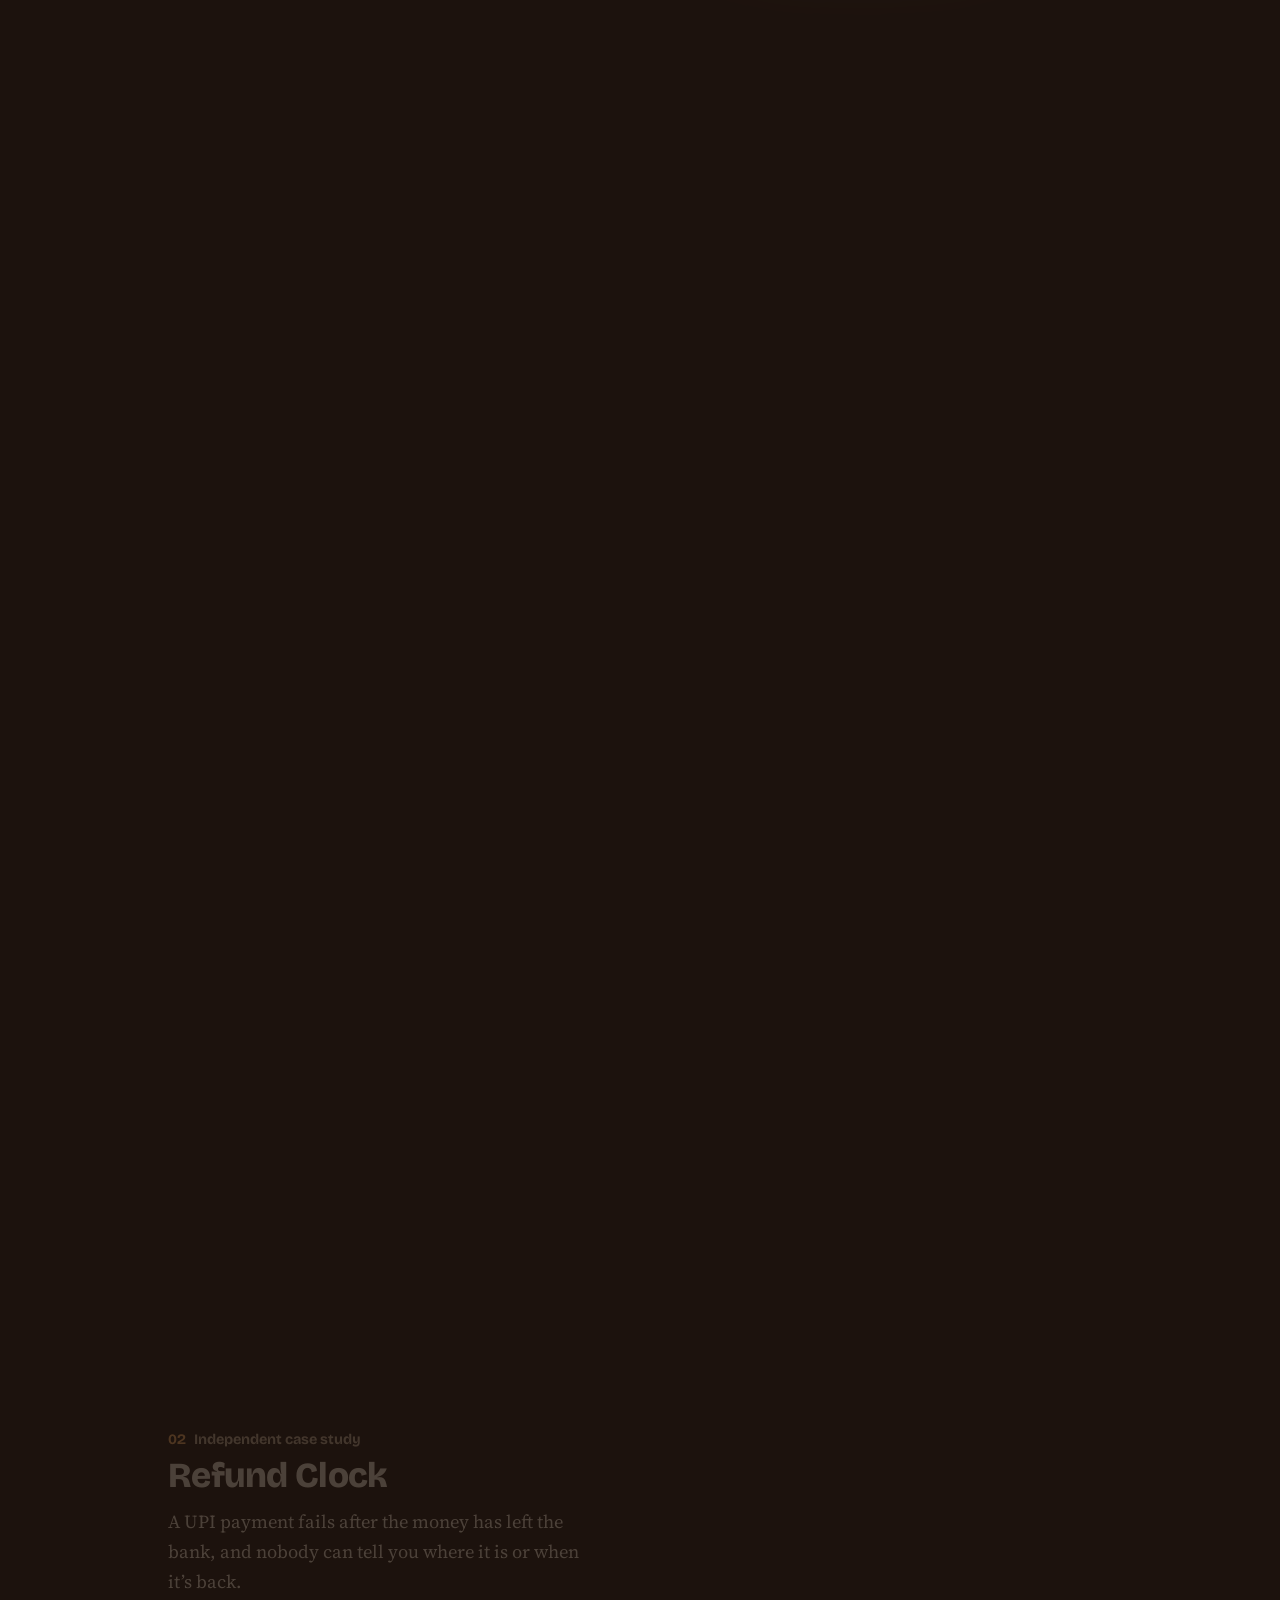
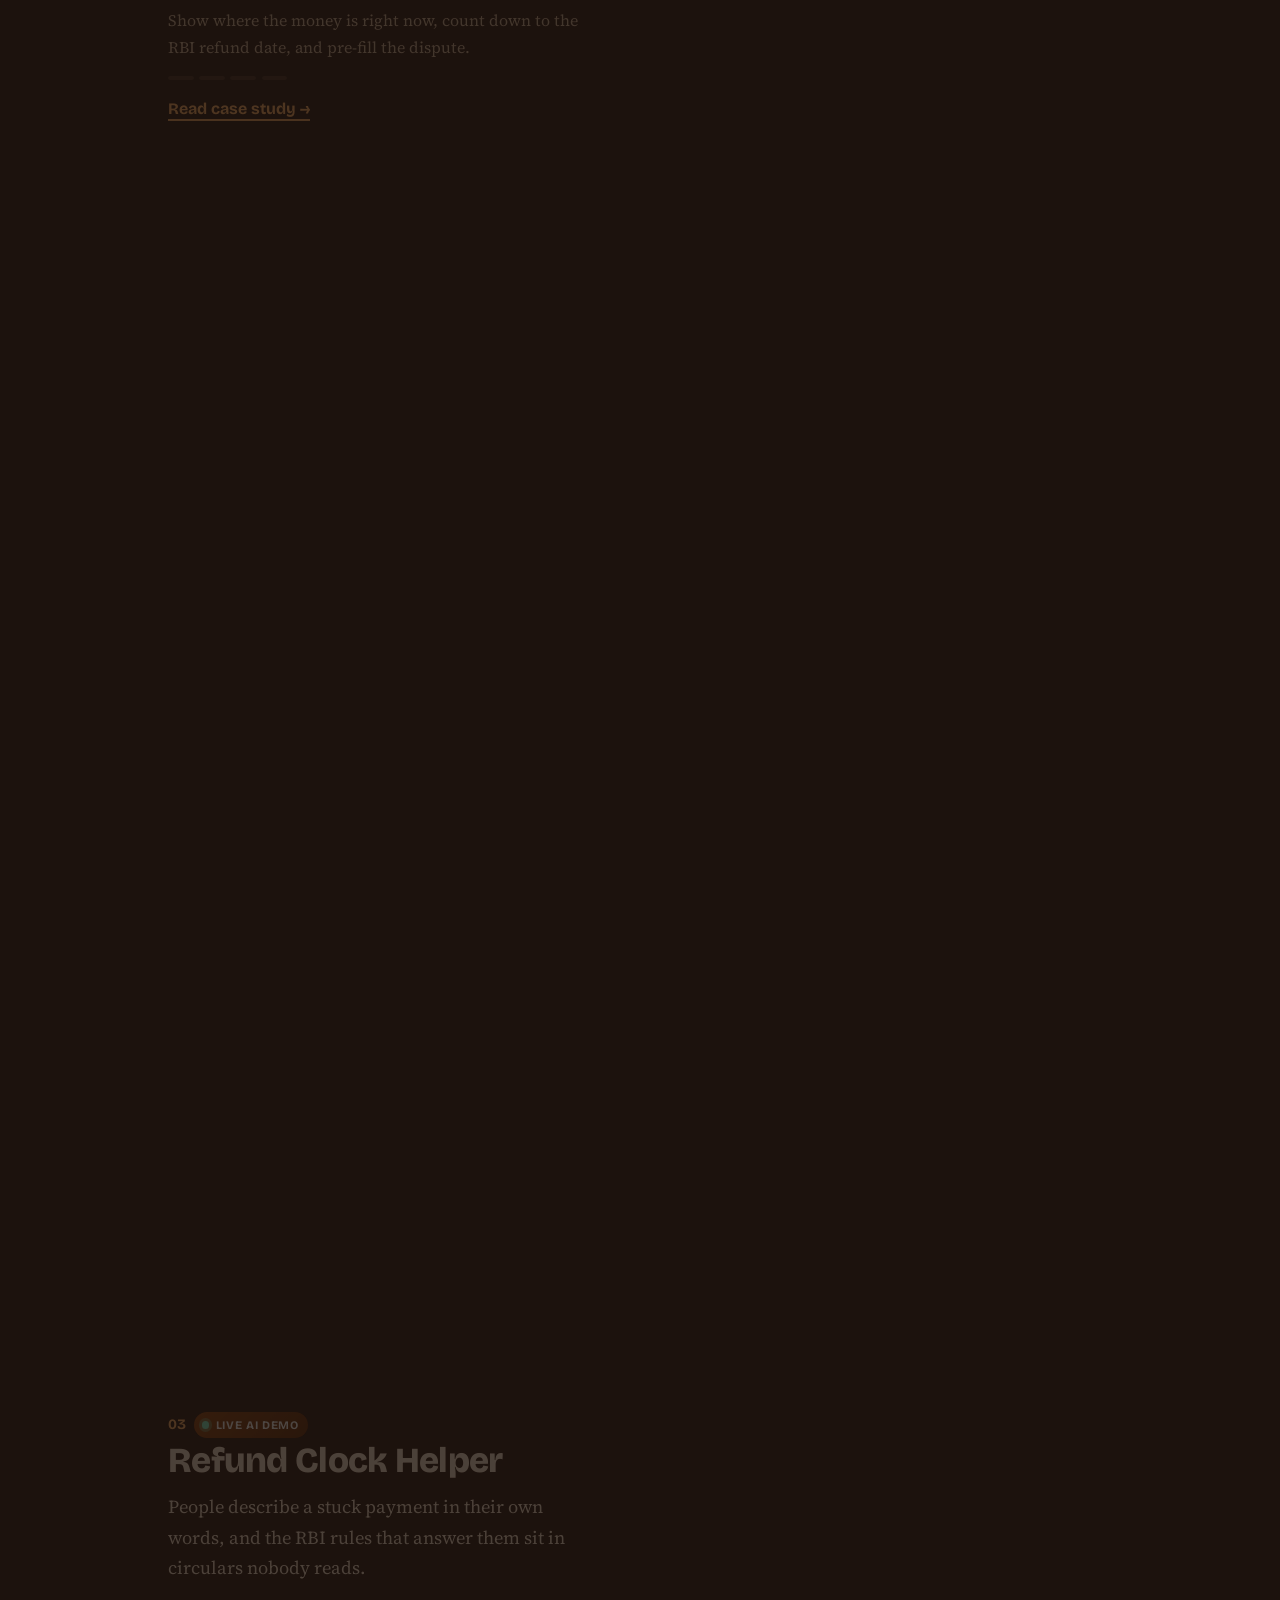
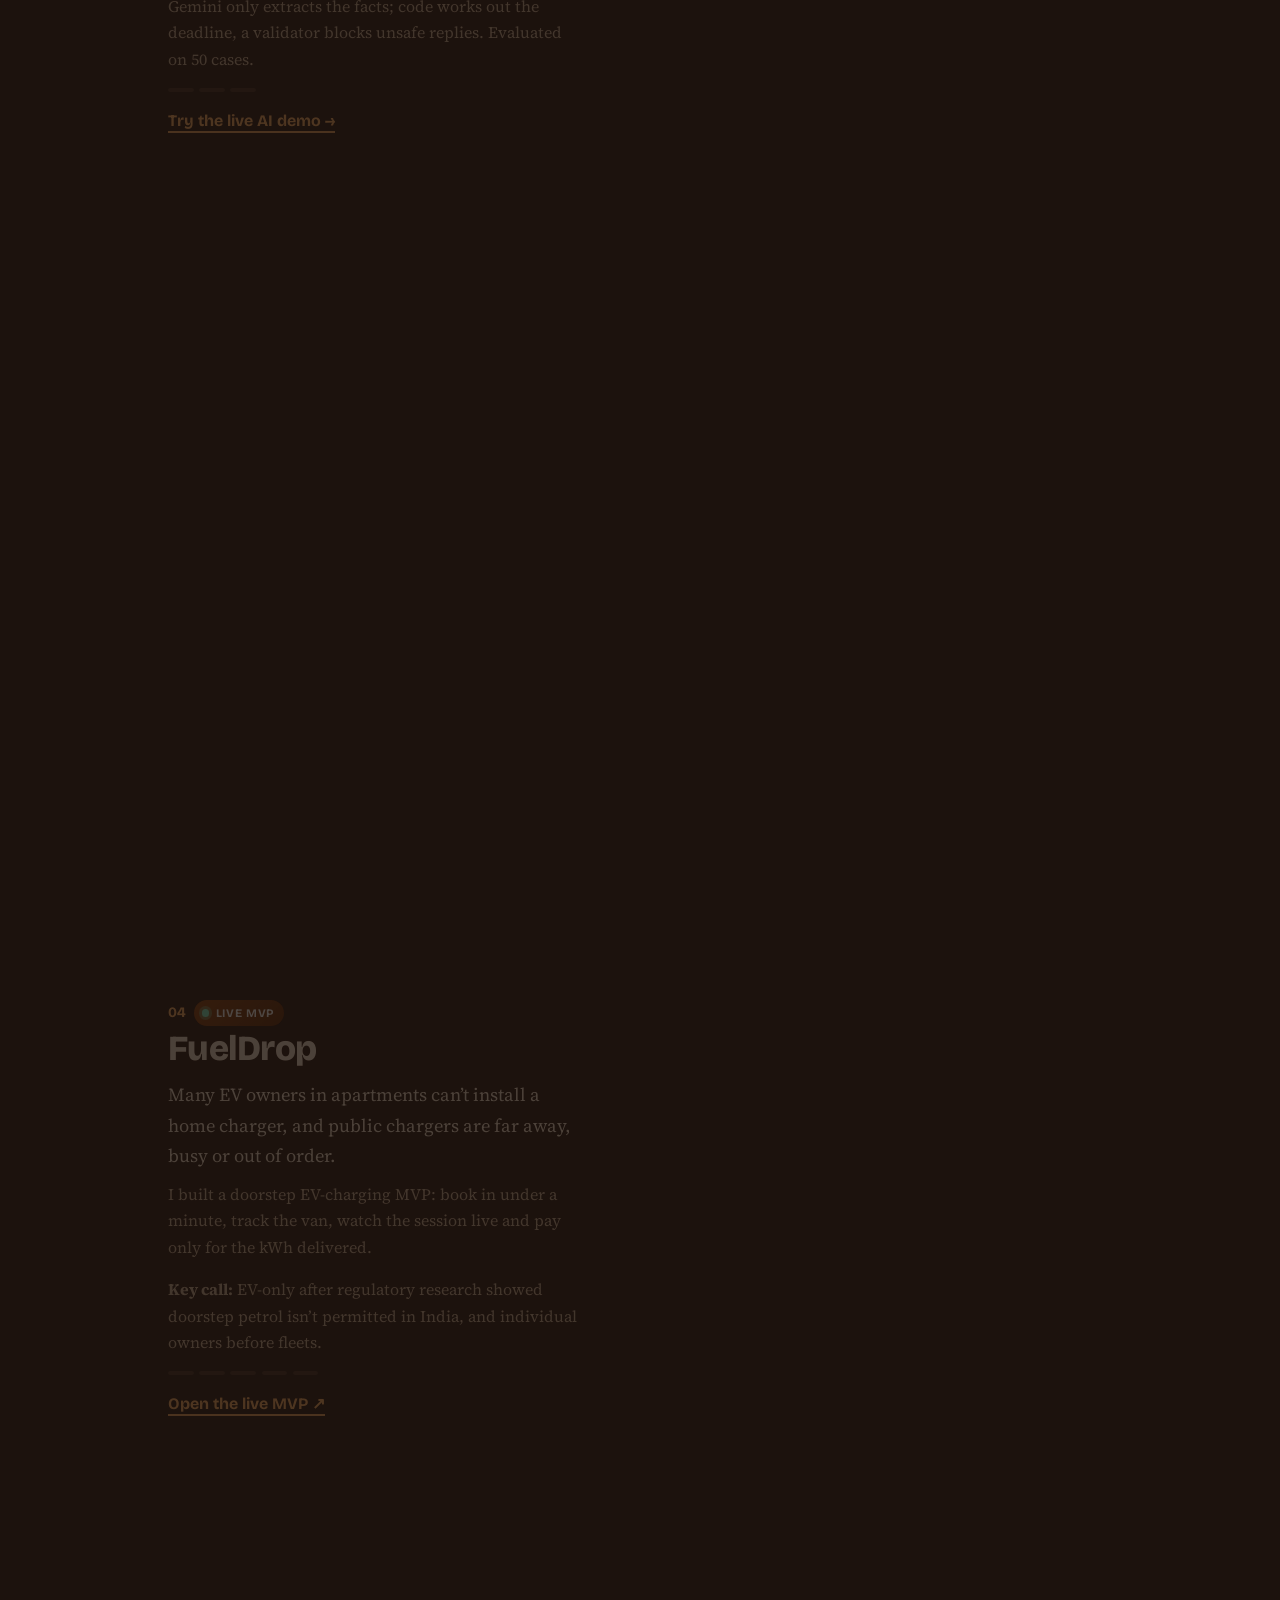
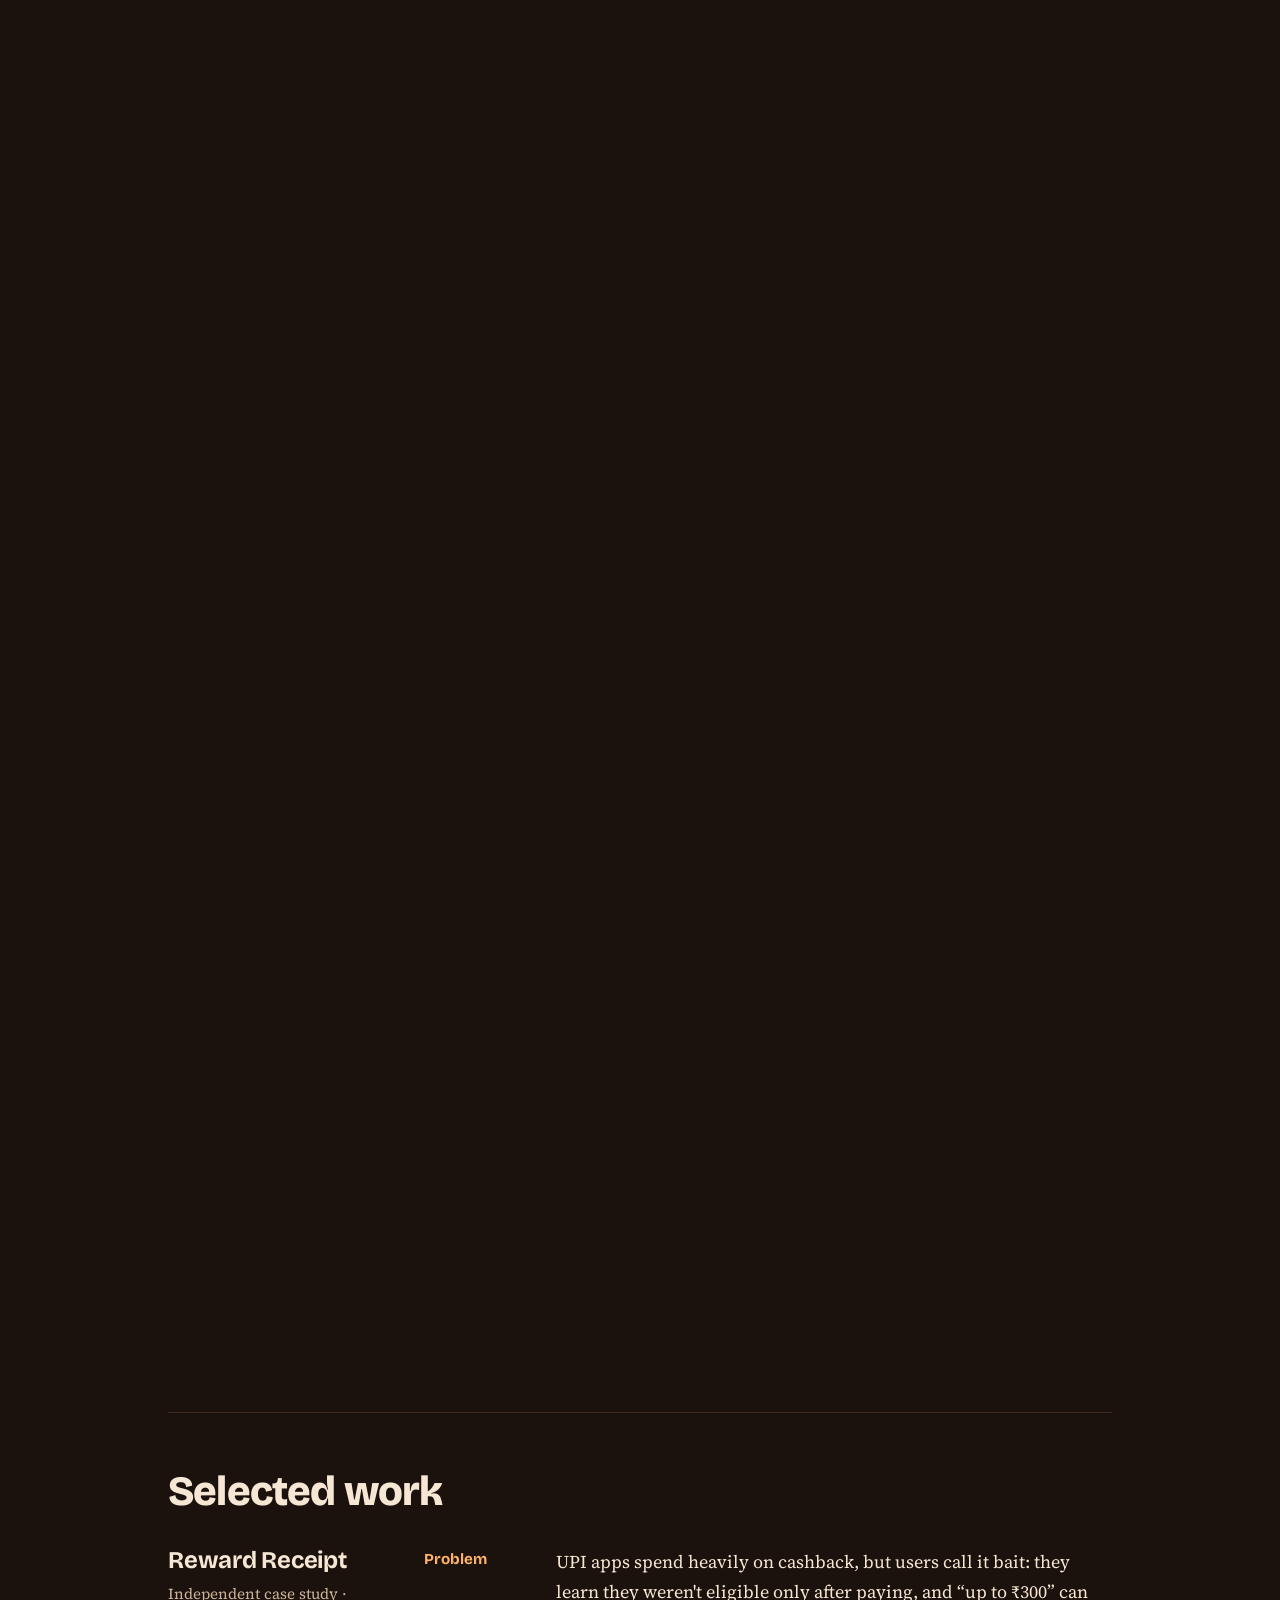
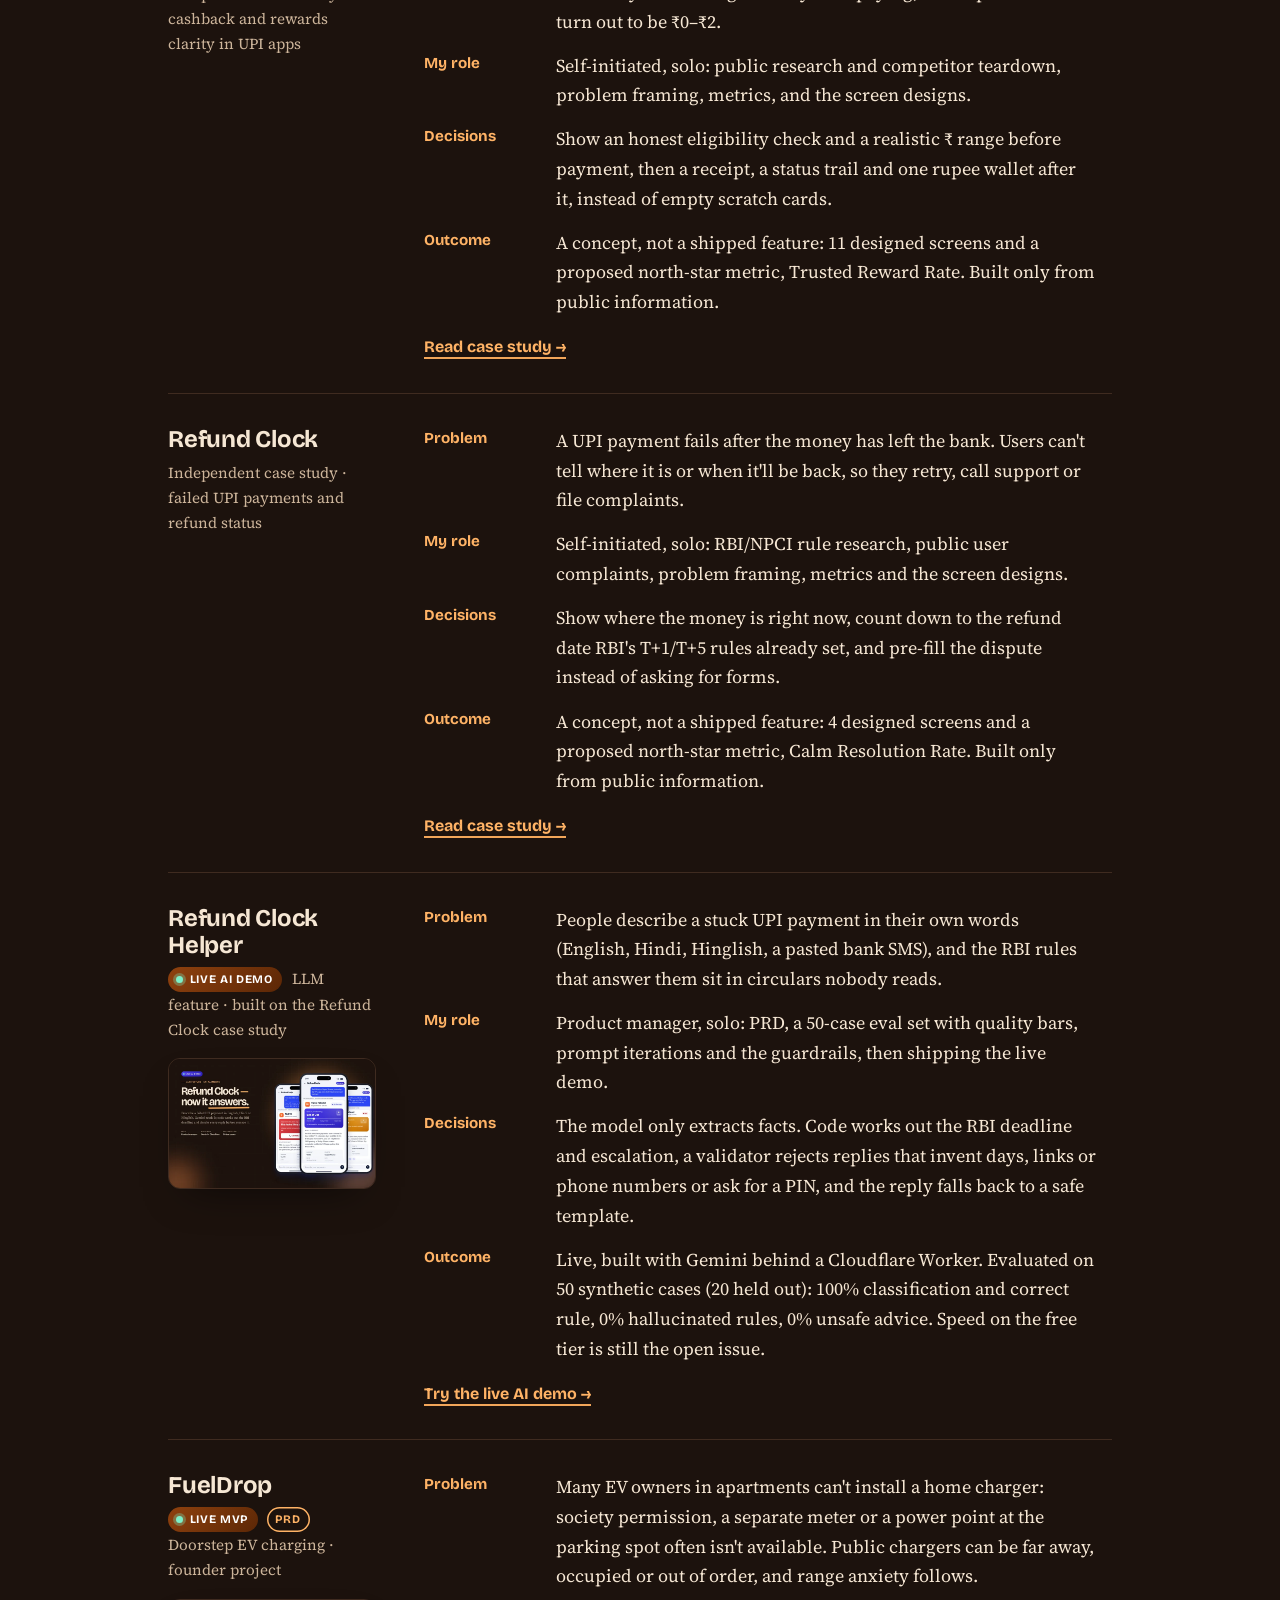
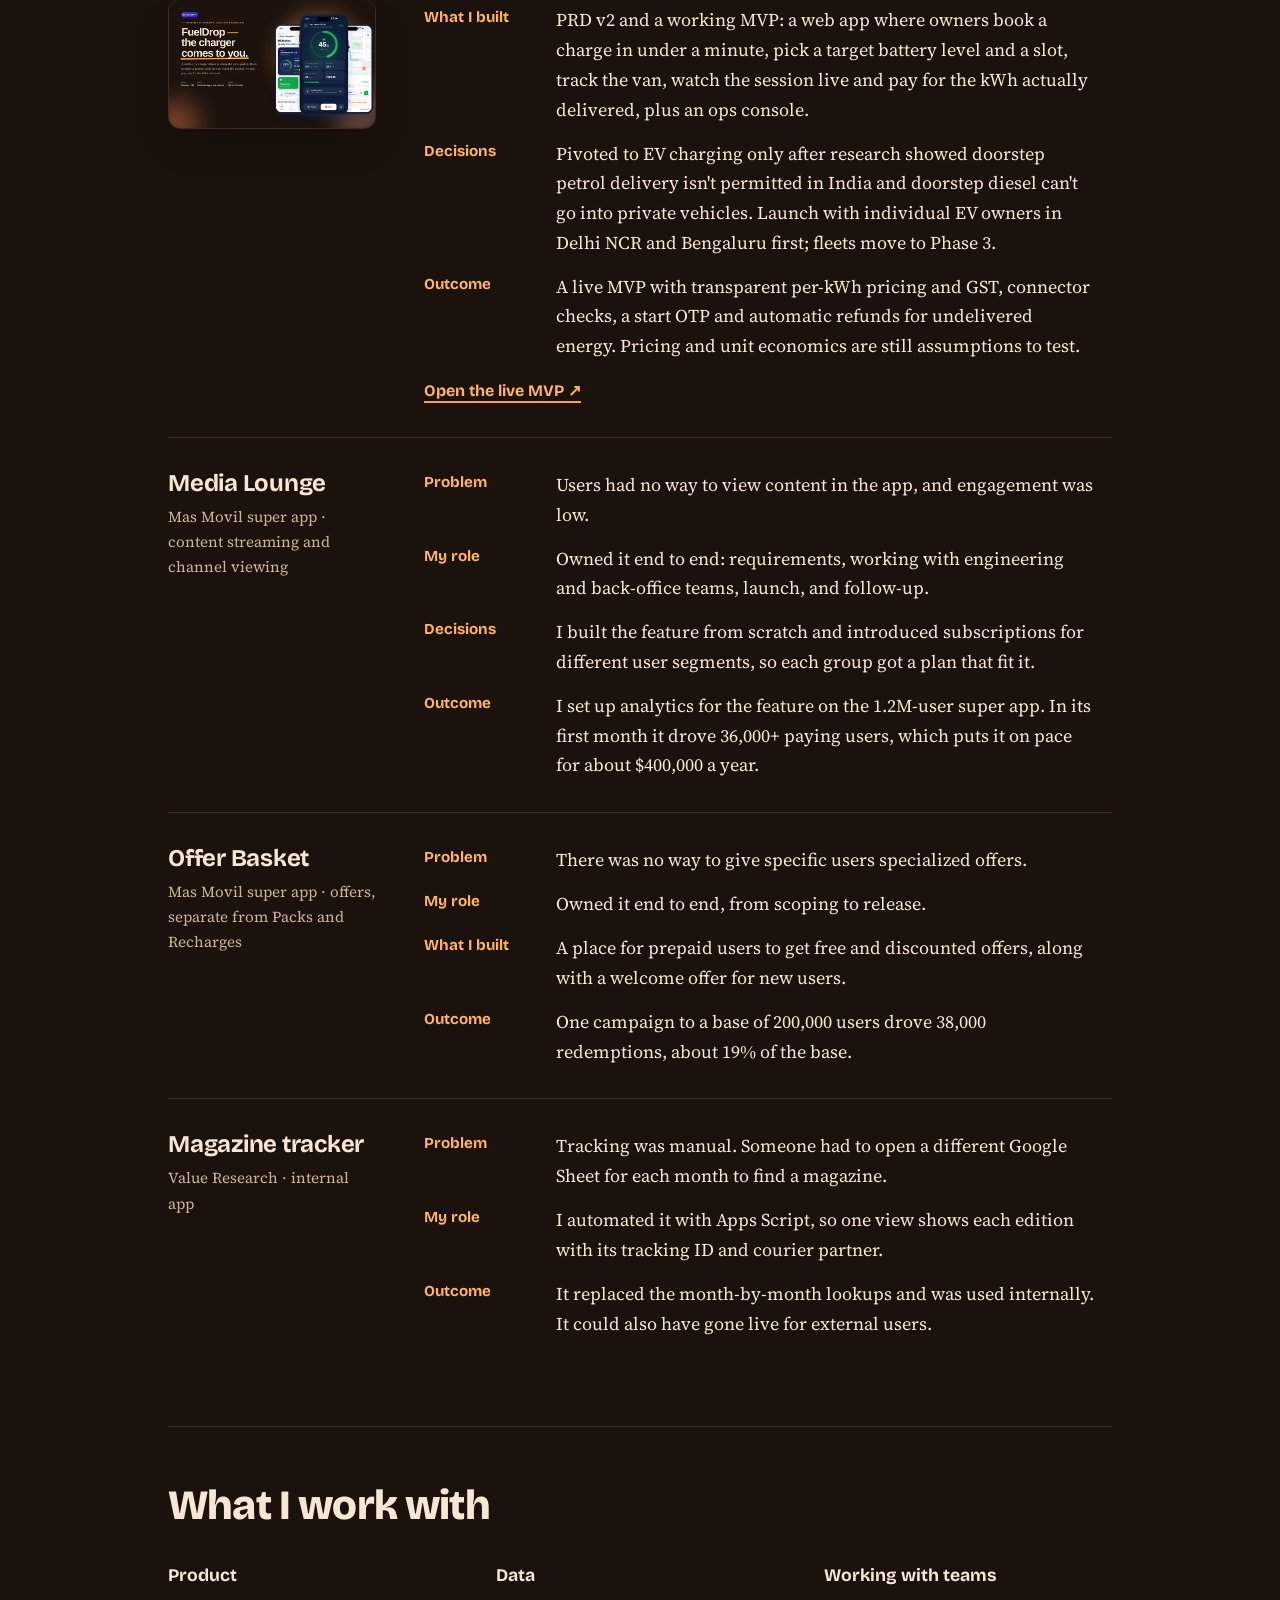
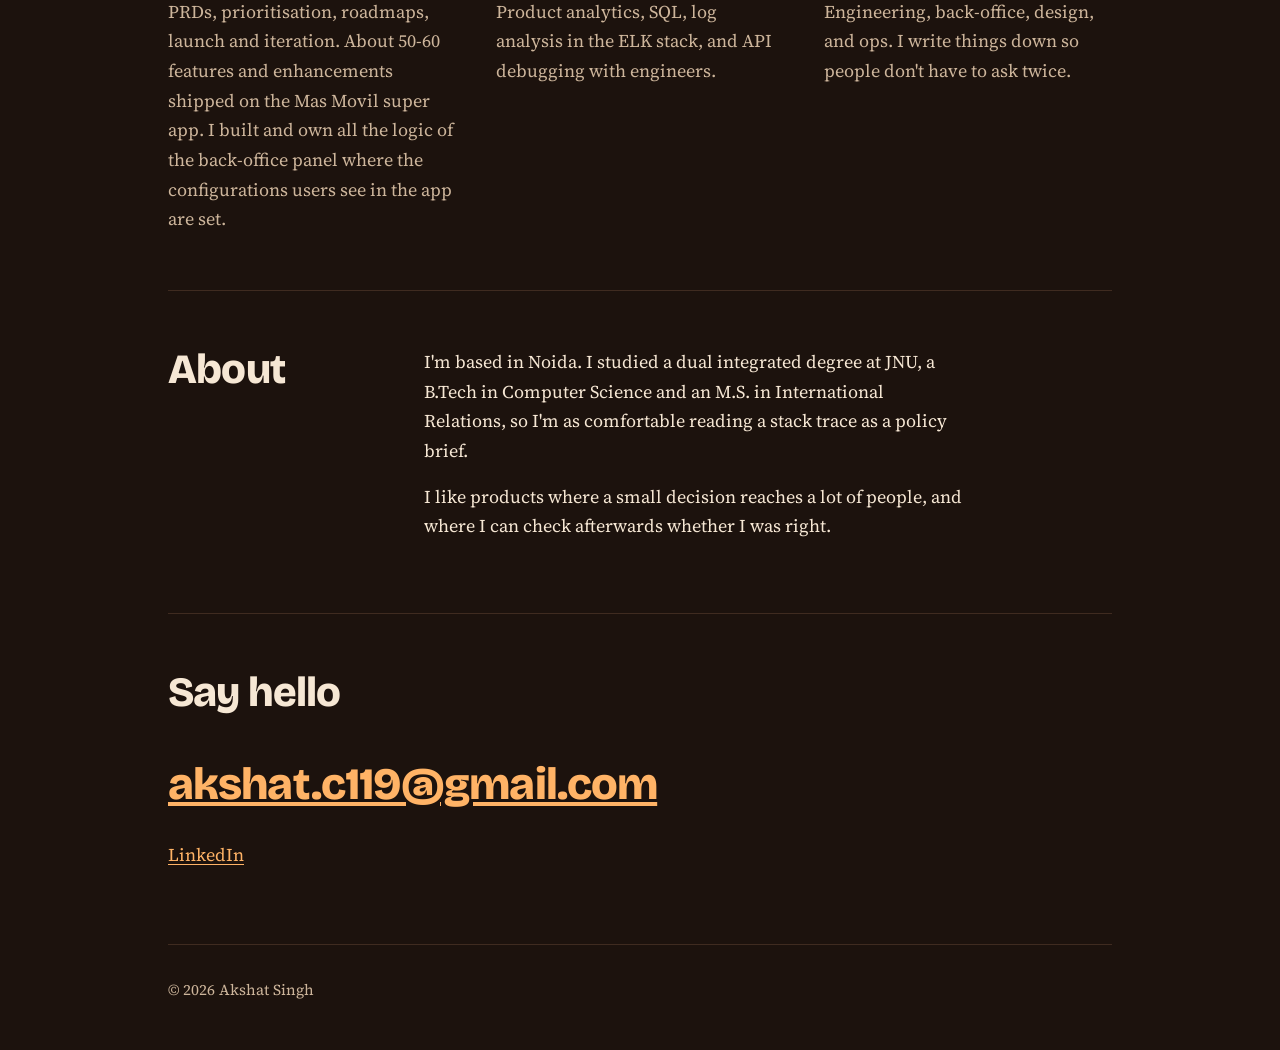
==== commit 5ef0b320: "FuelDrop: HD EV MVP screens (3x, 390/780/900/1170 WebP), tour chapter 04 (17 screens), Selected work" ====
--- a/index.html
+++ b/index.html
@@ -46,7 +46,7 @@
     <section id="tour" class="pt" aria-labelledby="tour-h">
       <p class="pt-eyebrow">Case studies, screen by screen</p>
       <h2 id="tour-h">Scroll through the work</h2>
-      <p class="gallery-sub">Three projects, 12 real screens. The phone follows along as you scroll; every screen is from the case studies below.</p>
+      <p class="gallery-sub">Four projects, 17 real screens. The phone follows along as you scroll; every screen is from the work below.</p>
       <div class="pt-grid">
         <div class="pt-stage" aria-hidden="true">
           <div class="pt-sticky">
@@ -54,12 +54,12 @@
             <div class="pt-ghost pt-ghost-r"><div class="pt-phone"><div class="pt-screen"><img class="pt-gimg" alt="" sizes="(max-width: 860px) 160px, 220px"></div><img class="pt-frame" src="assets/img/iphone-frame.svg" width="435" height="888" alt="" decoding="async"></div></div>
             <div class="pt-phone pt-main">
                             <div class="pt-screen">
-                <img class="pt-img" data-src="assets/img/rewards-clarity/s01-checkout-offer-eligible.webp" data-srcset="assets/img/rewards-clarity/s01-checkout-offer-eligible-390.webp 390w, assets/img/rewards-clarity/s01-checkout-offer-eligible.webp 780w, assets/img/rewards-clarity/s01-checkout-offer-eligible-900.webp 900w, assets/img/rewards-clarity/s01-checkout-offer-eligible-1170.webp 1170w" sizes="(max-width: 860px) 200px, 280px" data-study="Reward Receipt" width="780" height="1688" decoding="async" alt=""><img class="pt-img" data-src="assets/img/rewards-clarity/s02-offer-sheet-activated.webp" data-srcset="assets/img/rewards-clarity/s02-offer-sheet-activated-390.webp 390w, assets/img/rewards-clarity/s02-offer-sheet-activated.webp 780w, assets/img/rewards-clarity/s02-offer-sheet-activated-900.webp 900w, assets/img/rewards-clarity/s02-offer-sheet-activated-1170.webp 1170w" sizes="(max-width: 860px) 200px, 280px" data-study="Reward Receipt" width="780" height="1688" decoding="async" alt=""><img class="pt-img" data-src="assets/img/rewards-clarity/s03-success-reward-credited.webp" data-srcset="assets/img/rewards-clarity/s03-success-reward-credited-390.webp 390w, assets/img/rewards-clarity/s03-success-reward-credited.webp 780w, assets/img/rewards-clarity/s03-success-reward-credited-900.webp 900w, assets/img/rewards-clarity/s03-success-reward-credited-1170.webp 1170w" sizes="(max-width: 860px) 200px, 280px" data-study="Reward Receipt" width="780" height="1688" decoding="async" alt=""><img class="pt-img" data-src="assets/img/rewards-clarity/s04-status-on-track.webp" data-srcset="assets/img/rewards-clarity/s04-status-on-track-390.webp 390w, assets/img/rewards-clarity/s04-status-on-track.webp 780w, assets/img/rewards-clarity/s04-status-on-track-900.webp 900w, assets/img/rewards-clarity/s04-status-on-track-1170.webp 1170w" sizes="(max-width: 860px) 200px, 280px" data-study="Reward Receipt" width="780" height="1688" decoding="async" alt=""><img class="pt-img" data-src="assets/img/rewards-clarity/s05-wallet-populated.webp" data-srcset="assets/img/rewards-clarity/s05-wallet-populated-390.webp 390w, assets/img/rewards-clarity/s05-wallet-populated.webp 780w, assets/img/rewards-clarity/s05-wallet-populated-900.webp 900w, assets/img/rewards-clarity/s05-wallet-populated-1170.webp 1170w" sizes="(max-width: 860px) 200px, 280px" data-study="Reward Receipt" width="780" height="1688" decoding="async" alt=""><img class="pt-img" data-src="assets/img/upi-refund-status/s01-result-pending.webp" data-srcset="assets/img/upi-refund-status/s01-result-pending-390.webp 390w, assets/img/upi-refund-status/s01-result-pending.webp 780w, assets/img/upi-refund-status/s01-result-pending-900.webp 900w, assets/img/upi-refund-status/s01-result-pending-1170.webp 1170w" sizes="(max-width: 860px) 200px, 280px" data-study="Refund Clock" width="780" height="1688" decoding="async" alt=""><img class="pt-img" data-src="assets/img/upi-refund-status/s02-refund-timeline.webp" data-srcset="assets/img/upi-refund-status/s02-refund-timeline-390.webp 390w, assets/img/upi-refund-status/s02-refund-timeline.webp 780w, assets/img/upi-refund-status/s02-refund-timeline-900.webp 900w, assets/img/upi-refund-status/s02-refund-timeline-1170.webp 1170w" sizes="(max-width: 860px) 200px, 280px" data-study="Refund Clock" width="780" height="1688" decoding="async" alt=""><img class="pt-img" data-src="assets/img/upi-refund-status/s03-dispute-one-tap.webp" data-srcset="assets/img/upi-refund-status/s03-dispute-one-tap-390.webp 390w, assets/img/upi-refund-status/s03-dispute-one-tap.webp 780w, assets/img/upi-refund-status/s03-dispute-one-tap-900.webp 900w, assets/img/upi-refund-status/s03-dispute-one-tap-1170.webp 1170w" sizes="(max-width: 860px) 200px, 280px" data-study="Refund Clock" width="780" height="1688" decoding="async" alt=""><img class="pt-img" data-src="assets/img/upi-refund-status/s04-refund-credited.webp" data-srcset="assets/img/upi-refund-status/s04-refund-credited-390.webp 390w, assets/img/upi-refund-status/s04-refund-credited.webp 780w, assets/img/upi-refund-status/s04-refund-credited-900.webp 900w, assets/img/upi-refund-status/s04-refund-credited-1170.webp 1170w" sizes="(max-width: 860px) 200px, 280px" data-study="Refund Clock" width="780" height="1688" decoding="async" alt=""><img class="pt-img" data-src="assets/img/ai-refund-helper/ai-s01-live-answer.webp" data-srcset="assets/img/ai-refund-helper/ai-s01-live-answer-390.webp 390w, assets/img/ai-refund-helper/ai-s01-live-answer.webp 780w, assets/img/ai-refund-helper/ai-s01-live-answer-900.webp 900w, assets/img/ai-refund-helper/ai-s01-live-answer-1170.webp 1170w" sizes="(max-width: 860px) 200px, 280px" data-study="Refund Clock Helper" width="780" height="1688" decoding="async" alt=""><img class="pt-img" data-src="assets/img/ai-refund-helper/ai-s02-scam-stop.webp" data-srcset="assets/img/ai-refund-helper/ai-s02-scam-stop-390.webp 390w, assets/img/ai-refund-helper/ai-s02-scam-stop.webp 780w, assets/img/ai-refund-helper/ai-s02-scam-stop-900.webp 900w, assets/img/ai-refund-helper/ai-s02-scam-stop-1170.webp 1170w" sizes="(max-width: 860px) 200px, 280px" data-study="Refund Clock Helper" width="780" height="1688" decoding="async" alt=""><img class="pt-img" data-src="assets/img/ai-refund-helper/ai-s03-late-refund.webp" data-srcset="assets/img/ai-refund-helper/ai-s03-late-refund-390.webp 390w, assets/img/ai-refund-helper/ai-s03-late-refund.webp 780w, assets/img/ai-refund-helper/ai-s03-late-refund-900.webp 900w, assets/img/ai-refund-helper/ai-s03-late-refund-1170.webp 1170w" sizes="(max-width: 860px) 200px, 280px" data-study="Refund Clock Helper" width="780" height="1688" decoding="async" alt="">
+                <img class="pt-img" data-src="assets/img/rewards-clarity/s01-checkout-offer-eligible.webp" data-srcset="assets/img/rewards-clarity/s01-checkout-offer-eligible-390.webp 390w, assets/img/rewards-clarity/s01-checkout-offer-eligible.webp 780w, assets/img/rewards-clarity/s01-checkout-offer-eligible-900.webp 900w, assets/img/rewards-clarity/s01-checkout-offer-eligible-1170.webp 1170w" sizes="(max-width: 860px) 200px, 280px" data-study="Reward Receipt" width="780" height="1688" decoding="async" alt=""><img class="pt-img" data-src="assets/img/rewards-clarity/s02-offer-sheet-activated.webp" data-srcset="assets/img/rewards-clarity/s02-offer-sheet-activated-390.webp 390w, assets/img/rewards-clarity/s02-offer-sheet-activated.webp 780w, assets/img/rewards-clarity/s02-offer-sheet-activated-900.webp 900w, assets/img/rewards-clarity/s02-offer-sheet-activated-1170.webp 1170w" sizes="(max-width: 860px) 200px, 280px" data-study="Reward Receipt" width="780" height="1688" decoding="async" alt=""><img class="pt-img" data-src="assets/img/rewards-clarity/s03-success-reward-credited.webp" data-srcset="assets/img/rewards-clarity/s03-success-reward-credited-390.webp 390w, assets/img/rewards-clarity/s03-success-reward-credited.webp 780w, assets/img/rewards-clarity/s03-success-reward-credited-900.webp 900w, assets/img/rewards-clarity/s03-success-reward-credited-1170.webp 1170w" sizes="(max-width: 860px) 200px, 280px" data-study="Reward Receipt" width="780" height="1688" decoding="async" alt=""><img class="pt-img" data-src="assets/img/rewards-clarity/s04-status-on-track.webp" data-srcset="assets/img/rewards-clarity/s04-status-on-track-390.webp 390w, assets/img/rewards-clarity/s04-status-on-track.webp 780w, assets/img/rewards-clarity/s04-status-on-track-900.webp 900w, assets/img/rewards-clarity/s04-status-on-track-1170.webp 1170w" sizes="(max-width: 860px) 200px, 280px" data-study="Reward Receipt" width="780" height="1688" decoding="async" alt=""><img class="pt-img" data-src="assets/img/rewards-clarity/s05-wallet-populated.webp" data-srcset="assets/img/rewards-clarity/s05-wallet-populated-390.webp 390w, assets/img/rewards-clarity/s05-wallet-populated.webp 780w, assets/img/rewards-clarity/s05-wallet-populated-900.webp 900w, assets/img/rewards-clarity/s05-wallet-populated-1170.webp 1170w" sizes="(max-width: 860px) 200px, 280px" data-study="Reward Receipt" width="780" height="1688" decoding="async" alt=""><img class="pt-img" data-src="assets/img/upi-refund-status/s01-result-pending.webp" data-srcset="assets/img/upi-refund-status/s01-result-pending-390.webp 390w, assets/img/upi-refund-status/s01-result-pending.webp 780w, assets/img/upi-refund-status/s01-result-pending-900.webp 900w, assets/img/upi-refund-status/s01-result-pending-1170.webp 1170w" sizes="(max-width: 860px) 200px, 280px" data-study="Refund Clock" width="780" height="1688" decoding="async" alt=""><img class="pt-img" data-src="assets/img/upi-refund-status/s02-refund-timeline.webp" data-srcset="assets/img/upi-refund-status/s02-refund-timeline-390.webp 390w, assets/img/upi-refund-status/s02-refund-timeline.webp 780w, assets/img/upi-refund-status/s02-refund-timeline-900.webp 900w, assets/img/upi-refund-status/s02-refund-timeline-1170.webp 1170w" sizes="(max-width: 860px) 200px, 280px" data-study="Refund Clock" width="780" height="1688" decoding="async" alt=""><img class="pt-img" data-src="assets/img/upi-refund-status/s03-dispute-one-tap.webp" data-srcset="assets/img/upi-refund-status/s03-dispute-one-tap-390.webp 390w, assets/img/upi-refund-status/s03-dispute-one-tap.webp 780w, assets/img/upi-refund-status/s03-dispute-one-tap-900.webp 900w, assets/img/upi-refund-status/s03-dispute-one-tap-1170.webp 1170w" sizes="(max-width: 860px) 200px, 280px" data-study="Refund Clock" width="780" height="1688" decoding="async" alt=""><img class="pt-img" data-src="assets/img/upi-refund-status/s04-refund-credited.webp" data-srcset="assets/img/upi-refund-status/s04-refund-credited-390.webp 390w, assets/img/upi-refund-status/s04-refund-credited.webp 780w, assets/img/upi-refund-status/s04-refund-credited-900.webp 900w, assets/img/upi-refund-status/s04-refund-credited-1170.webp 1170w" sizes="(max-width: 860px) 200px, 280px" data-study="Refund Clock" width="780" height="1688" decoding="async" alt=""><img class="pt-img" data-src="assets/img/ai-refund-helper/ai-s01-live-answer.webp" data-srcset="assets/img/ai-refund-helper/ai-s01-live-answer-390.webp 390w, assets/img/ai-refund-helper/ai-s01-live-answer.webp 780w, assets/img/ai-refund-helper/ai-s01-live-answer-900.webp 900w, assets/img/ai-refund-helper/ai-s01-live-answer-1170.webp 1170w" sizes="(max-width: 860px) 200px, 280px" data-study="Refund Clock Helper" width="780" height="1688" decoding="async" alt=""><img class="pt-img" data-src="assets/img/ai-refund-helper/ai-s02-scam-stop.webp" data-srcset="assets/img/ai-refund-helper/ai-s02-scam-stop-390.webp 390w, assets/img/ai-refund-helper/ai-s02-scam-stop.webp 780w, assets/img/ai-refund-helper/ai-s02-scam-stop-900.webp 900w, assets/img/ai-refund-helper/ai-s02-scam-stop-1170.webp 1170w" sizes="(max-width: 860px) 200px, 280px" data-study="Refund Clock Helper" width="780" height="1688" decoding="async" alt=""><img class="pt-img" data-src="assets/img/ai-refund-helper/ai-s03-late-refund.webp" data-srcset="assets/img/ai-refund-helper/ai-s03-late-refund-390.webp 390w, assets/img/ai-refund-helper/ai-s03-late-refund.webp 780w, assets/img/ai-refund-helper/ai-s03-late-refund-900.webp 900w, assets/img/ai-refund-helper/ai-s03-late-refund-1170.webp 1170w" sizes="(max-width: 860px) 200px, 280px" data-study="Refund Clock Helper" width="780" height="1688" decoding="async" alt=""><img class="pt-img" data-src="assets/img/fueldrop/fd-s01-home.webp" data-srcset="assets/img/fueldrop/fd-s01-home-390.webp 390w, assets/img/fueldrop/fd-s01-home.webp 780w, assets/img/fueldrop/fd-s01-home-900.webp 900w, assets/img/fueldrop/fd-s01-home-1170.webp 1170w" sizes="(max-width: 860px) 200px, 280px" data-study="FuelDrop" width="780" height="1688" decoding="async" alt=""><img class="pt-img" data-src="assets/img/fueldrop/fd-s02-book-charge.webp" data-srcset="assets/img/fueldrop/fd-s02-book-charge-390.webp 390w, assets/img/fueldrop/fd-s02-book-charge.webp 780w, assets/img/fueldrop/fd-s02-book-charge-900.webp 900w, assets/img/fueldrop/fd-s02-book-charge-1170.webp 1170w" sizes="(max-width: 860px) 200px, 280px" data-study="FuelDrop" width="780" height="1688" decoding="async" alt=""><img class="pt-img" data-src="assets/img/fueldrop/fd-s03-live-tracking.webp" data-srcset="assets/img/fueldrop/fd-s03-live-tracking-390.webp 390w, assets/img/fueldrop/fd-s03-live-tracking.webp 780w, assets/img/fueldrop/fd-s03-live-tracking-900.webp 900w, assets/img/fueldrop/fd-s03-live-tracking-1170.webp 1170w" sizes="(max-width: 860px) 200px, 280px" data-study="FuelDrop" width="780" height="1688" decoding="async" alt=""><img class="pt-img" data-src="assets/img/fueldrop/fd-s04-charging-live.webp" data-srcset="assets/img/fueldrop/fd-s04-charging-live-390.webp 390w, assets/img/fueldrop/fd-s04-charging-live.webp 780w, assets/img/fueldrop/fd-s04-charging-live-900.webp 900w, assets/img/fueldrop/fd-s04-charging-live-1170.webp 1170w" sizes="(max-width: 860px) 200px, 280px" data-study="FuelDrop" width="780" height="1688" decoding="async" alt=""><img class="pt-img" data-src="assets/img/fueldrop/fd-s05-session-interrupted.webp" data-srcset="assets/img/fueldrop/fd-s05-session-interrupted-390.webp 390w, assets/img/fueldrop/fd-s05-session-interrupted.webp 780w, assets/img/fueldrop/fd-s05-session-interrupted-900.webp 900w, assets/img/fueldrop/fd-s05-session-interrupted-1170.webp 1170w" sizes="(max-width: 860px) 200px, 280px" data-study="FuelDrop" width="780" height="1688" decoding="async" alt="">
               </div>
               <img class="pt-frame" src="assets/img/iphone-frame.svg" width="435" height="888" alt="" decoding="async">
             
             </div>
-            <p class="pt-cap"><b class="pt-cap-t">Reward Receipt</b> <span class="pt-cap-n">1 / 12</span></p>
+            <p class="pt-cap"><b class="pt-cap-t">Reward Receipt</b> <span class="pt-cap-n">1 / 17</span></p>
           </div>
         </div>
         <div class="pt-steps">
@@ -96,6 +96,18 @@
           </div>
           <ul class="pt-static"><li><img src="assets/img/ai-refund-helper/ai-s01-live-answer.webp" srcset="assets/img/ai-refund-helper/ai-s01-live-answer-390.webp 390w, assets/img/ai-refund-helper/ai-s01-live-answer.webp 780w, assets/img/ai-refund-helper/ai-s01-live-answer-900.webp 900w, assets/img/ai-refund-helper/ai-s01-live-answer-1170.webp 1170w" sizes="(max-width: 720px) 9rem, 11.5rem" width="780" height="1688" loading="lazy" decoding="async" alt="Live AI answer: ₹640 to Gupta Kirana, back in your bank by Sat 31 Oct under the RBI T+5 rule, with the next step."></li><li><img src="assets/img/ai-refund-helper/ai-s02-scam-stop.webp" srcset="assets/img/ai-refund-helper/ai-s02-scam-stop-390.webp 390w, assets/img/ai-refund-helper/ai-s02-scam-stop.webp 780w, assets/img/ai-refund-helper/ai-s02-scam-stop-900.webp 900w, assets/img/ai-refund-helper/ai-s02-scam-stop-1170.webp 1170w" sizes="(max-width: 720px) 9rem, 11.5rem" width="780" height="1688" loading="lazy" decoding="async" alt="Live AI answer to a fake 'refund on hold' SMS: this looks like a scam, call 1930 and report on cybercrime.gov.in."></li><li><img src="assets/img/ai-refund-helper/ai-s03-late-refund.webp" srcset="assets/img/ai-refund-helper/ai-s03-late-refund-390.webp 390w, assets/img/ai-refund-helper/ai-s03-late-refund.webp 780w, assets/img/ai-refund-helper/ai-s03-late-refund-900.webp 900w, assets/img/ai-refund-helper/ai-s03-late-refund-1170.webp 1170w" sizes="(max-width: 720px) 9rem, 11.5rem" width="780" height="1688" loading="lazy" decoding="async" alt="Live AI answer for a late refund: the T+5 deadline passed on 26 Oct, so ₹100 per day of delay is owed."></li></ul>
         </article>
+        <article class="pt-step" id="pt-fd" data-from="12" data-count="5" style="--k:5">
+          <div class="pt-card">
+            <p class="pt-kicker"><span class="pt-num">04</span> <span class="live-pill">Live MVP</span> </p>
+            <h3>FuelDrop</h3>
+            <p class="pt-prob">Many EV owners in apartments can’t install a home charger, and public chargers are far away, busy or out of order.</p>
+            <p class="pt-fix">I built a doorstep EV-charging MVP: book in under a minute, track the van, watch the session live and pay only for the kWh delivered.</p>
+            <p class="pt-fix"><strong>Key call:</strong> EV-only after regulatory research showed doorstep petrol isn’t permitted in India, and individual owners before fleets.</p>
+            <p class="pt-dots" aria-hidden="true"><i></i><i></i><i></i><i></i><i></i></p>
+            <p class="case-more"><a href="https://akshatsingh119.github.io/fueldrop-mvp/" target="_blank" rel="noopener">Open the live MVP ↗</a></p>
+          </div>
+          <ul class="pt-static"><li><img src="assets/img/fueldrop/fd-s01-home.webp" srcset="assets/img/fueldrop/fd-s01-home-390.webp 390w, assets/img/fueldrop/fd-s01-home.webp 780w, assets/img/fueldrop/fd-s01-home-900.webp 900w, assets/img/fueldrop/fd-s01-home-1170.webp 1170w" sizes="(max-width: 720px) 9rem, 11.5rem" width="780" height="1688" loading="lazy" decoding="async" alt="Home: the saved Tata Nexon EV at 32%, with Charge now and Schedule."></li><li><img src="assets/img/fueldrop/fd-s02-book-charge.webp" srcset="assets/img/fueldrop/fd-s02-book-charge-390.webp 390w, assets/img/fueldrop/fd-s02-book-charge.webp 780w, assets/img/fueldrop/fd-s02-book-charge-900.webp 900w, assets/img/fueldrop/fd-s02-book-charge-1170.webp 1170w" sizes="(max-width: 720px) 9rem, 11.5rem" width="780" height="1688" loading="lazy" decoding="async" alt="Book a charge: battery now 32%, charge to 80%, +19.4 kWh, ASAP or a scheduled slot, estimate ₹656.55 incl. GST."></li><li><img src="assets/img/fueldrop/fd-s03-live-tracking.webp" srcset="assets/img/fueldrop/fd-s03-live-tracking-390.webp 390w, assets/img/fueldrop/fd-s03-live-tracking.webp 780w, assets/img/fueldrop/fd-s03-live-tracking-900.webp 900w, assets/img/fueldrop/fd-s03-live-tracking-1170.webp 1170w" sizes="(max-width: 720px) 9rem, 11.5rem" width="780" height="1688" loading="lazy" decoding="async" alt="Live tracking: the charging van 11 minutes away on the map, operator details and a start OTP."></li><li><img src="assets/img/fueldrop/fd-s04-charging-live.webp" srcset="assets/img/fueldrop/fd-s04-charging-live-390.webp 390w, assets/img/fueldrop/fd-s04-charging-live.webp 780w, assets/img/fueldrop/fd-s04-charging-live-900.webp 900w, assets/img/fueldrop/fd-s04-charging-live-1170.webp 1170w" sizes="(max-width: 720px) 9rem, 11.5rem" width="780" height="1688" loading="lazy" decoding="async" alt="Live charging session: 45% of an 80% target, energy delivered in kWh, power, time left and cost so far."></li><li><img src="assets/img/fueldrop/fd-s05-session-interrupted.webp" srcset="assets/img/fueldrop/fd-s05-session-interrupted-390.webp 390w, assets/img/fueldrop/fd-s05-session-interrupted.webp 780w, assets/img/fueldrop/fd-s05-session-interrupted-900.webp 900w, assets/img/fueldrop/fd-s05-session-interrupted-1170.webp 1170w" sizes="(max-width: 720px) 9rem, 11.5rem" width="780" height="1688" loading="lazy" decoding="async" alt="Edge case: charging stopped early by a charger fault; billed only for the 10.2 kWh delivered, visit fee waived, ₹485.57 refunded."></li></ul>
+        </article>
         </div>
       </div>
     </section>
@@ -149,6 +161,23 @@
             <dt>Outcome</dt><dd>Live, built with Gemini behind a Cloudflare Worker. Evaluated on 50 synthetic cases (20 held out): 100% classification and correct rule, 0% hallucinated rules, 0% unsafe advice. Speed on the free tier is still the open issue.</dd>
           </dl>
           <p class="case-more"><a href="case-studies/ai-refund-helper/demo/">Try the live AI demo →</a></p>
+        </div>
+      </article>
+
+            <article class="case">
+        <div>
+          <h3>FuelDrop</h3>
+          <p class="tag"><span class="live-pill">Live MVP</span> <span class="live-pill pill-quiet">PRD</span> Doorstep EV charging · founder project</p>
+          <a class="case-thumb" href="https://akshatsingh119.github.io/fueldrop-mvp/" target="_blank" rel="noopener"><img src="assets/img/fueldrop/cover-cocoa-1600.webp" srcset="assets/img/fueldrop/cover-cocoa-800.webp 800w, assets/img/fueldrop/cover-cocoa-1600.webp 1600w, assets/img/fueldrop/cover-cocoa-2400.webp 2400w, assets/img/fueldrop/cover-cocoa-3200.webp 3200w" sizes="(max-width: 720px) calc(100vw - 3rem), 13rem" width="1600" height="1000" loading="lazy" decoding="async" alt="FuelDrop cover: three phone screens of the doorstep EV-charging MVP, home, a live charging session and van tracking."></a>
+        </div>
+        <div>
+          <dl>
+            <dt>Problem</dt><dd>Many EV owners in apartments can't install a home charger: society permission, a separate meter or a power point at the parking spot often isn't available. Public chargers can be far away, occupied or out of order, and range anxiety follows.</dd>
+            <dt>What I built</dt><dd>PRD v2 and a working MVP: a web app where owners book a charge in under a minute, pick a target battery level and a slot, track the van, watch the session live and pay for the kWh actually delivered, plus an ops console.</dd>
+            <dt>Decisions</dt><dd>Pivoted to EV charging only after research showed doorstep petrol delivery isn't permitted in India and doorstep diesel can't go into private vehicles. Launch with individual EV owners in Delhi NCR and Bengaluru first; fleets move to Phase 3.</dd>
+            <dt>Outcome</dt><dd>A live MVP with transparent per-kWh pricing and GST, connector checks, a start OTP and automatic refunds for undelivered energy. Pricing and unit economics are still assumptions to test.</dd>
+          </dl>
+          <p class="case-more"><a href="https://akshatsingh119.github.io/fueldrop-mvp/" target="_blank" rel="noopener">Open the live MVP ↗</a></p>
         </div>
       </article>
 
--- a/assets/css/site.css
+++ b/assets/css/site.css
@@ -382,3 +382,6 @@
 html:root[data-warm="cocoa"] .pt-ghost-l,html:root[data-warm="cocoa"] .pt-ghost-r{opacity:.5}
 html:root[data-warm="cocoa"] .pt-phone::before{box-shadow:0 0 0 1px rgba(255,179,102,.14),0 0 40px -6px rgba(255,162,77,.2),0 30px 60px -28px rgba(0,0,0,.65)}
 html:root[data-warm="cocoa"] .pt-main::before{box-shadow:0 0 0 1px rgba(255,179,102,.22),0 0 38px -2px rgba(255,162,77,.30),0 0 110px 6px rgba(227,160,142,.20),0 40px 80px -30px rgba(0,0,0,.7)}
+/* secondary pill (no live dot), e.g. "PRD" next to "Live MVP" */
+.live-pill.pill-quiet{background:none;color:var(--accent);box-shadow:inset 0 0 0 1.5px var(--accent)}
+.live-pill.pill-quiet::before{display:none}
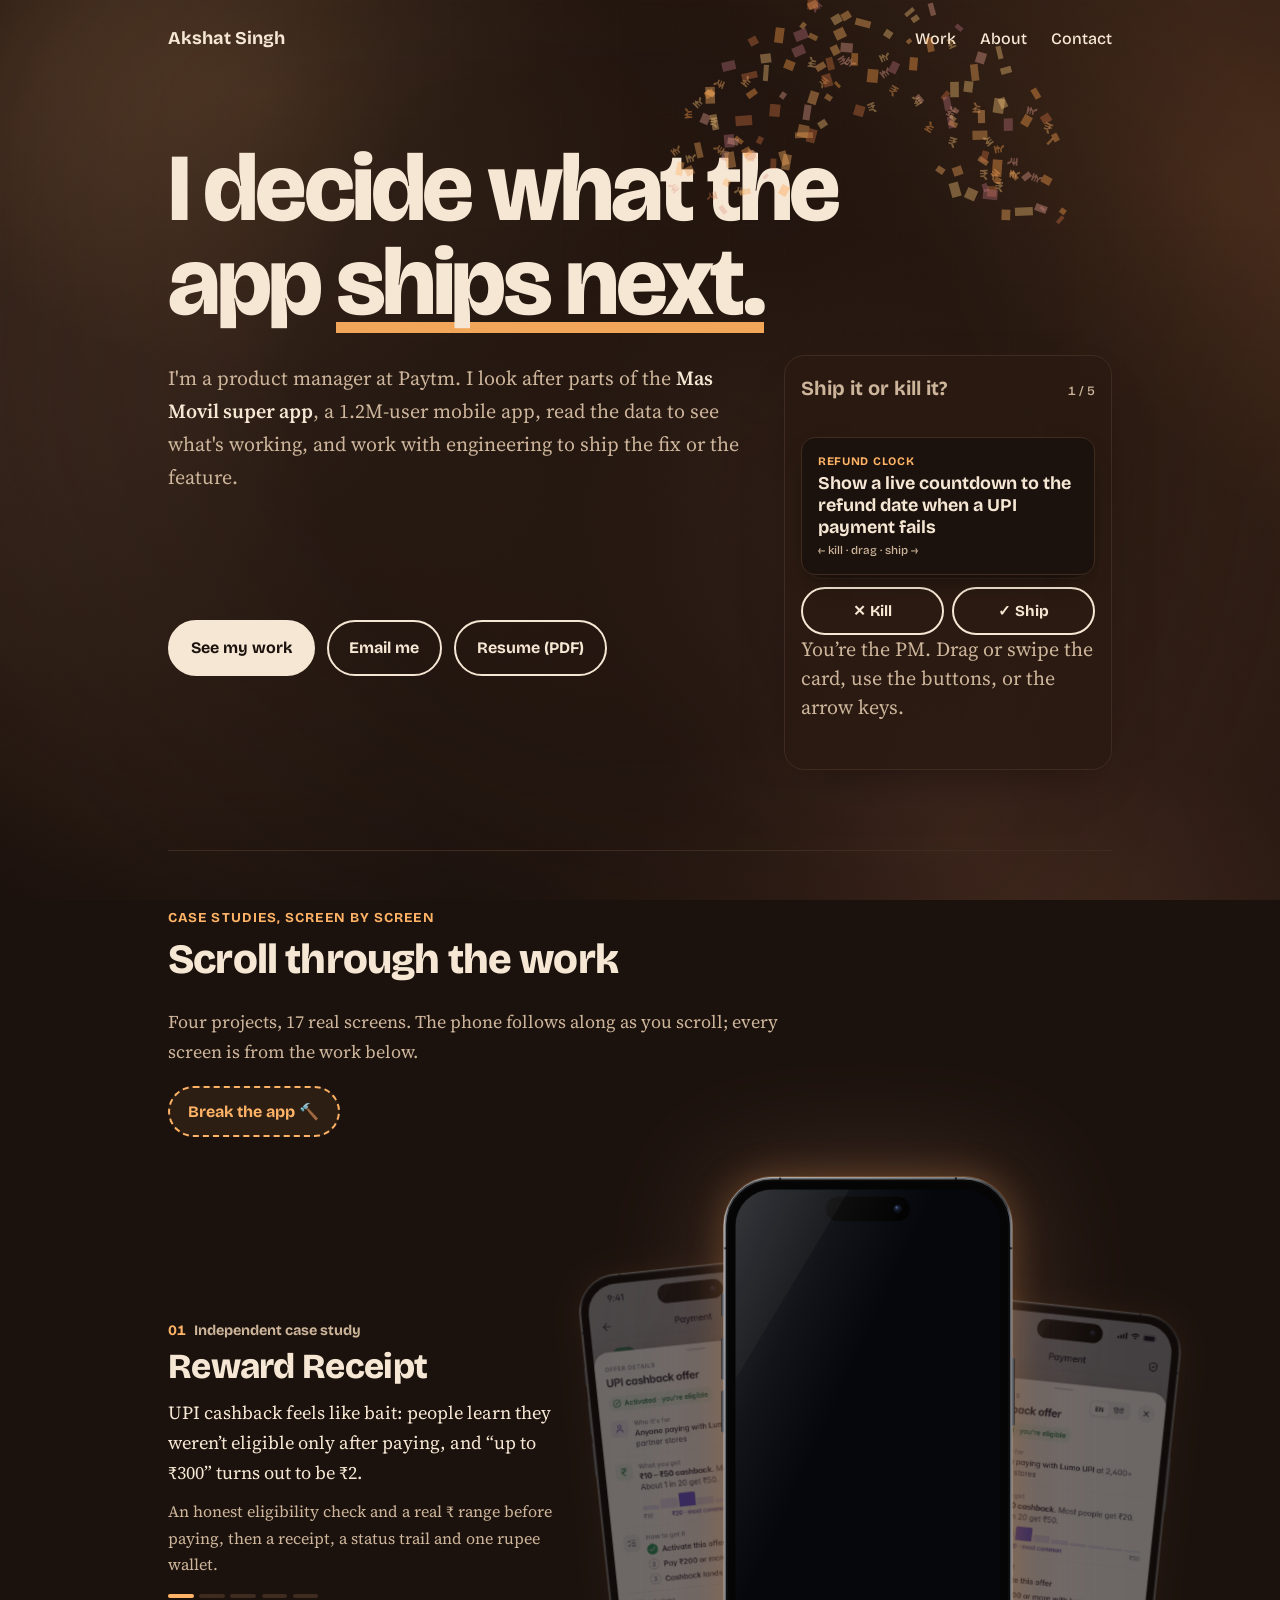
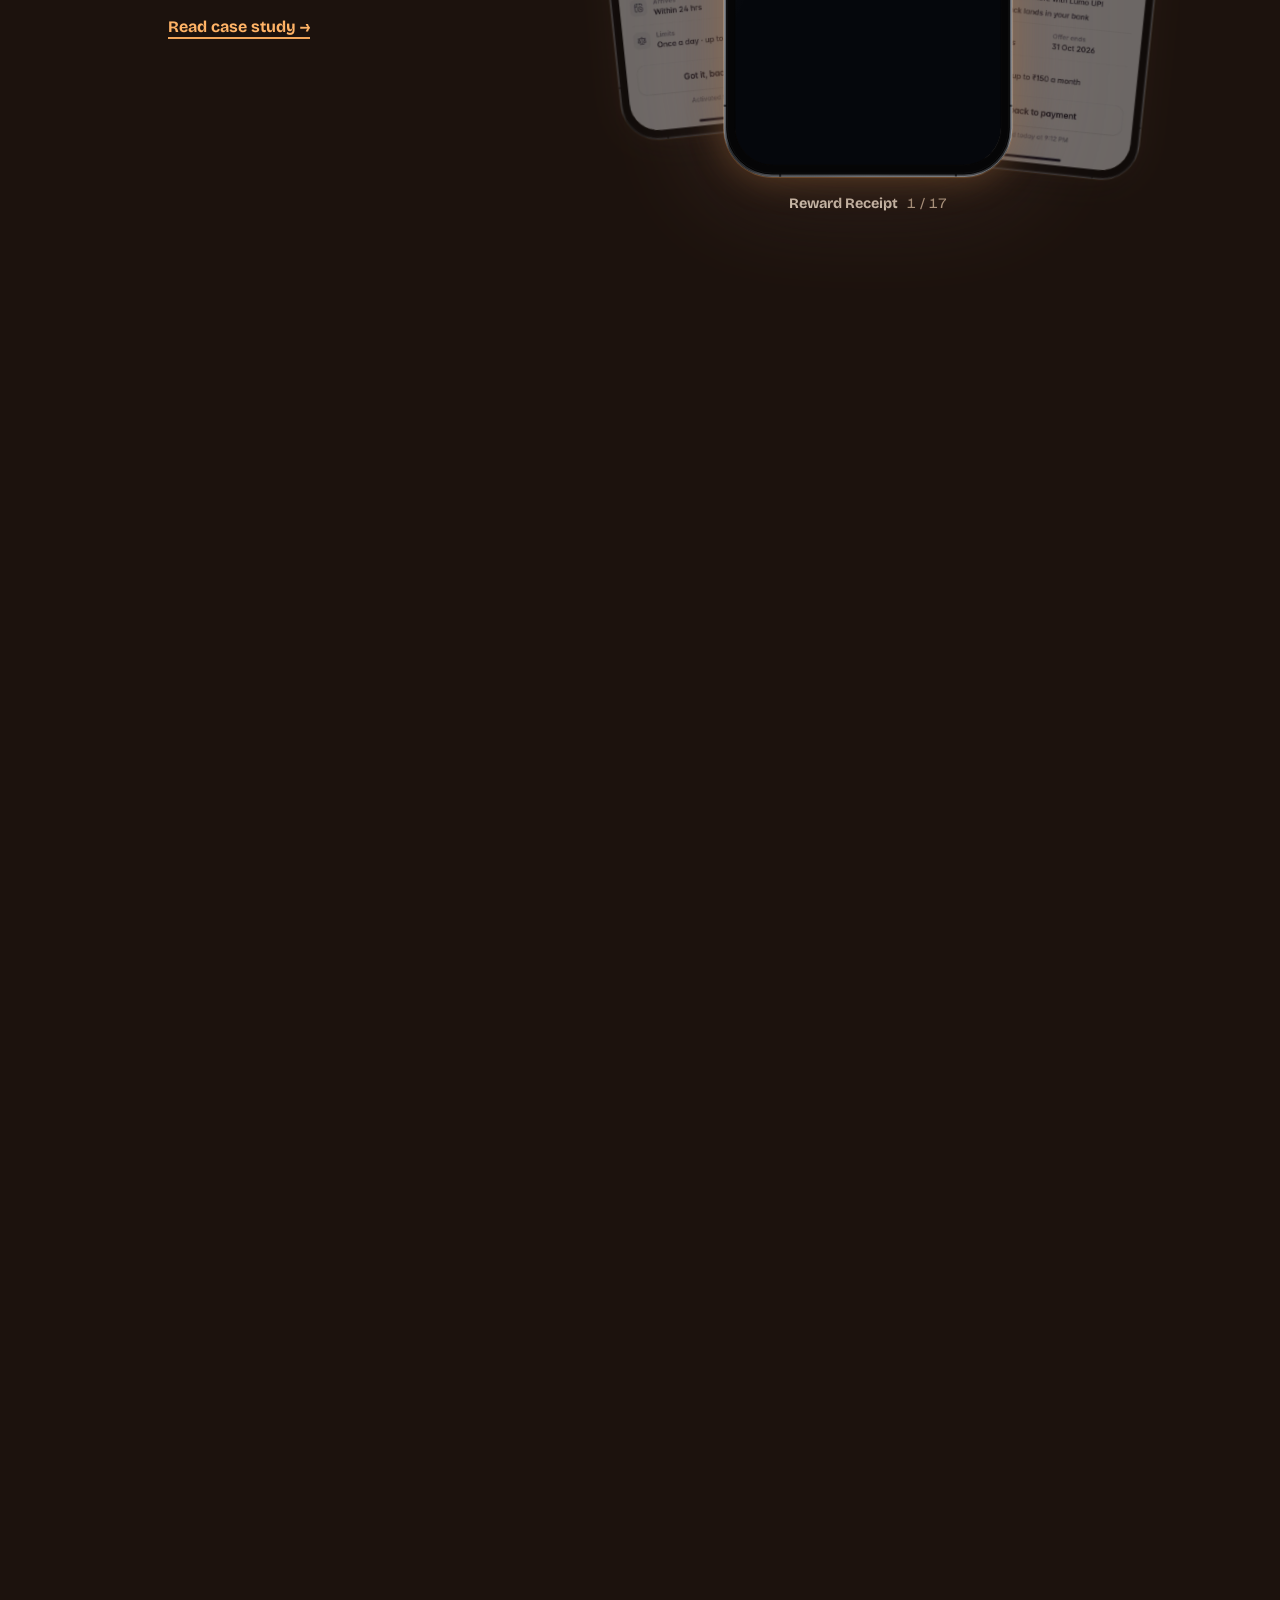
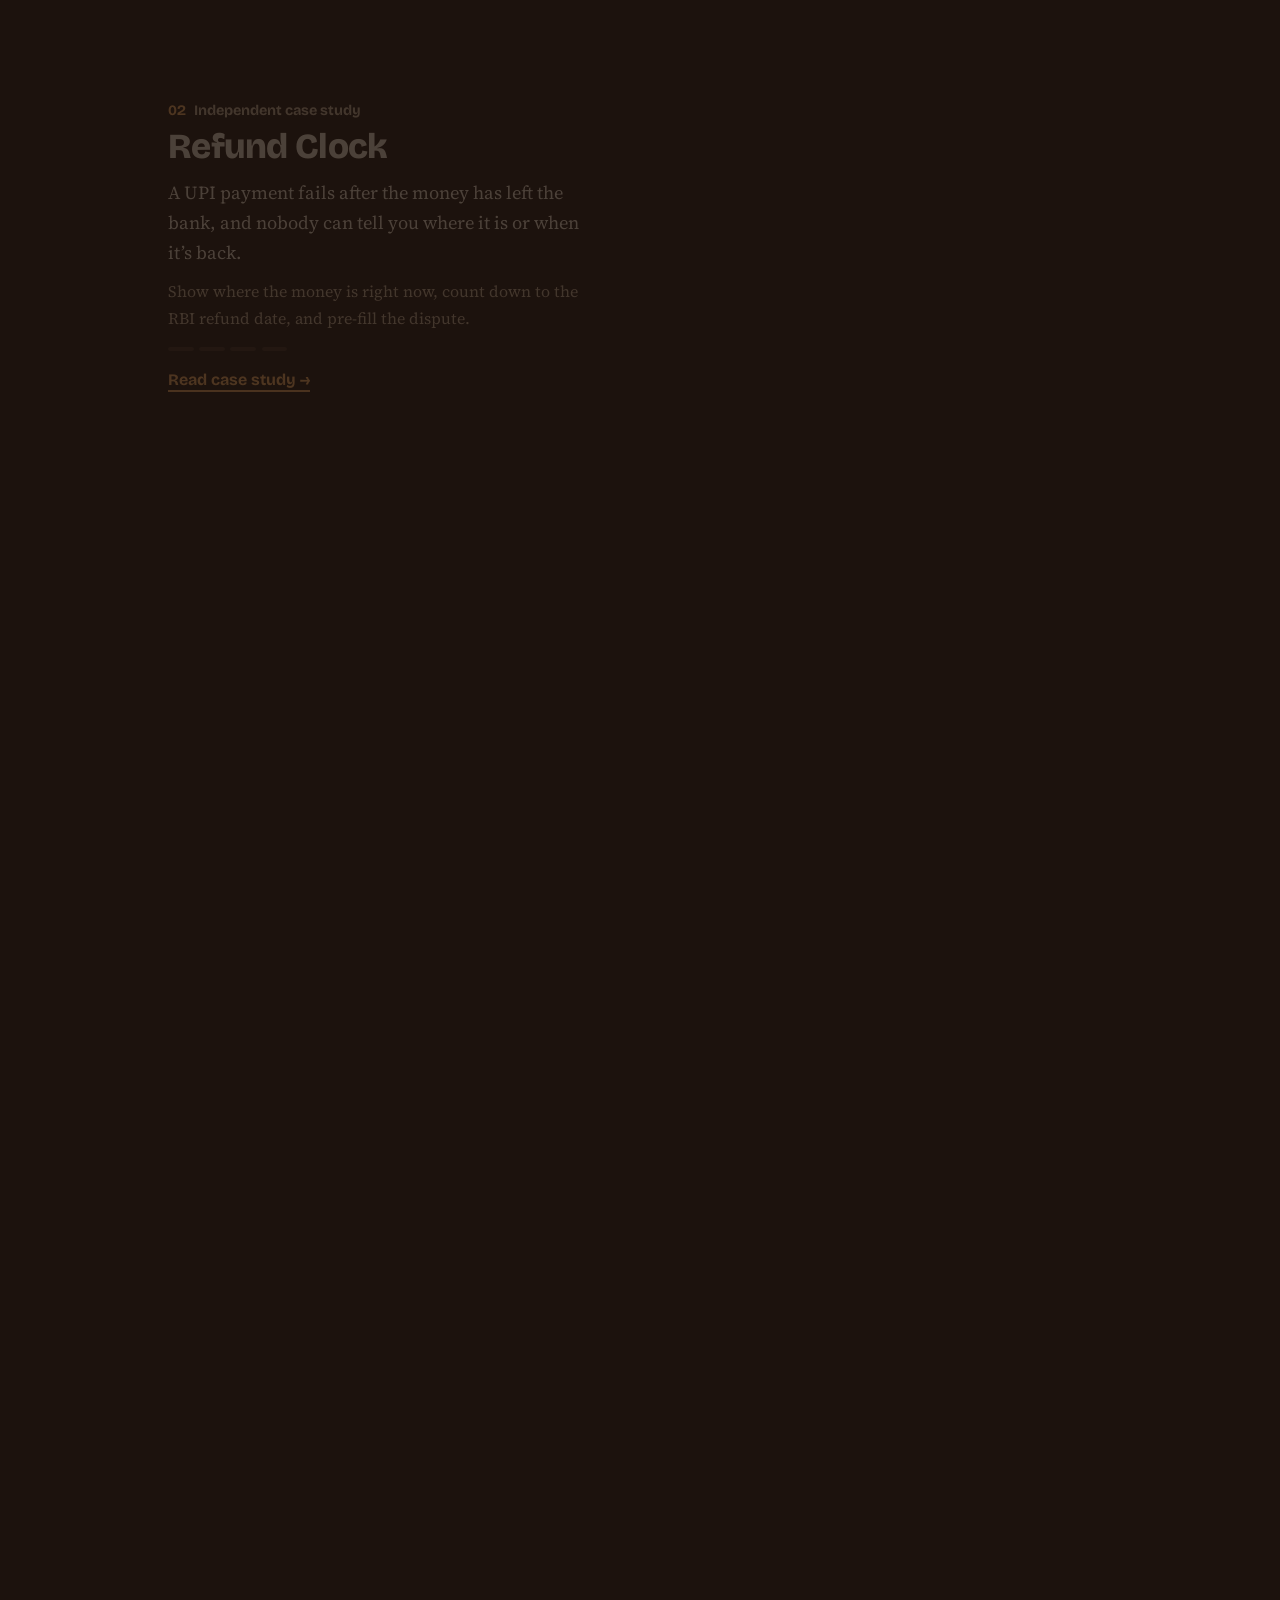
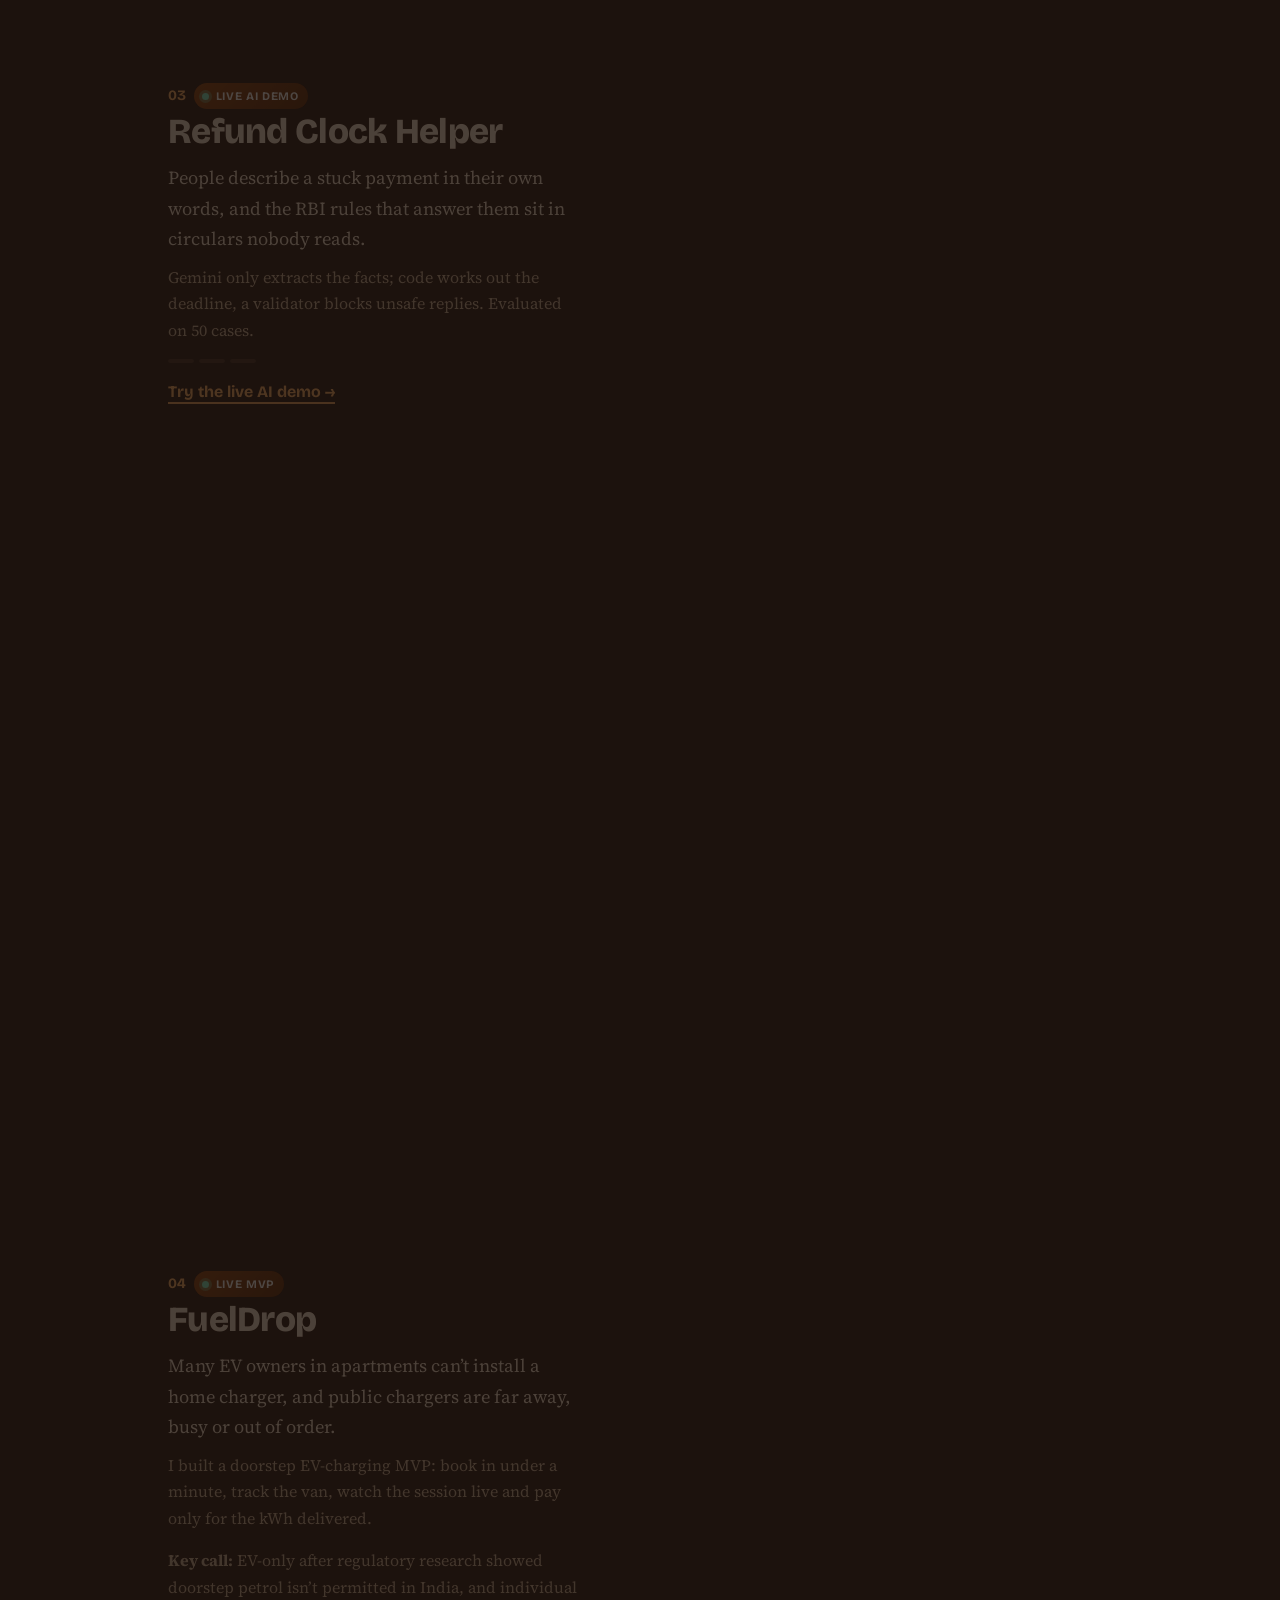
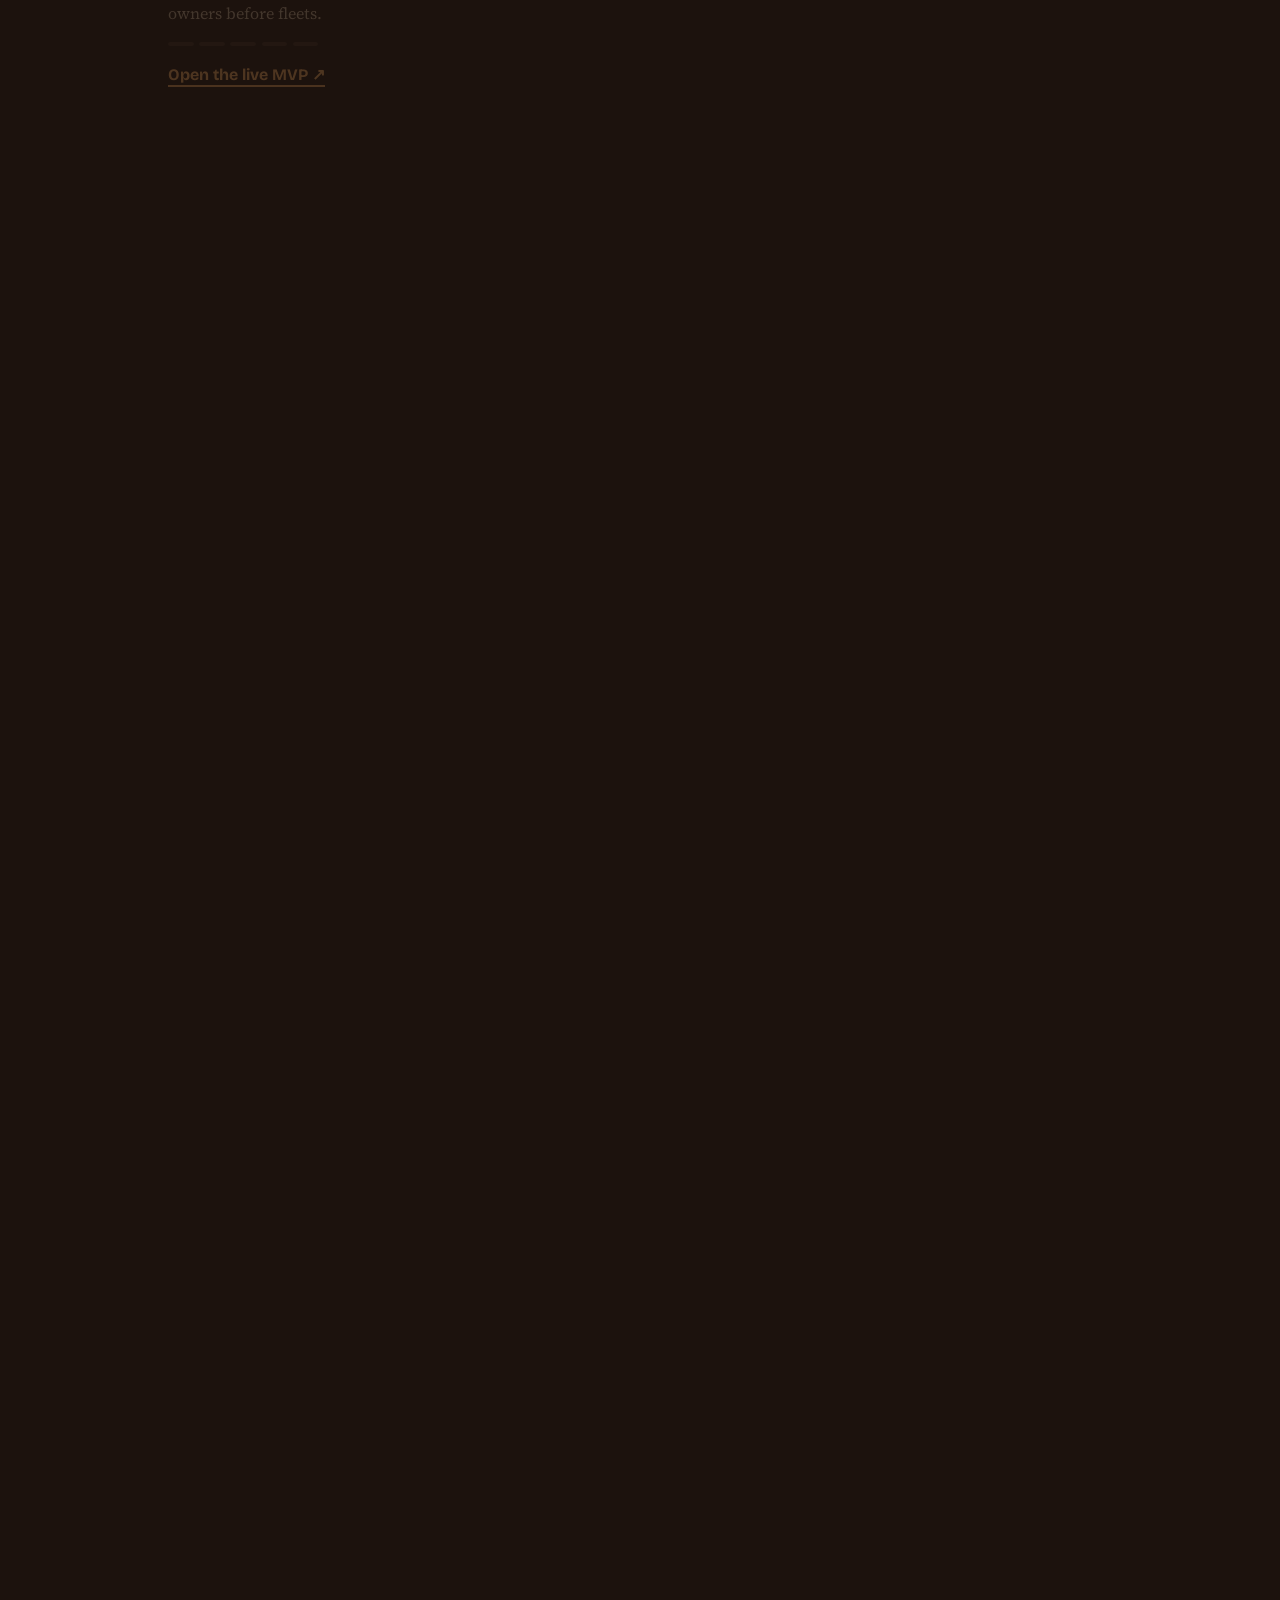
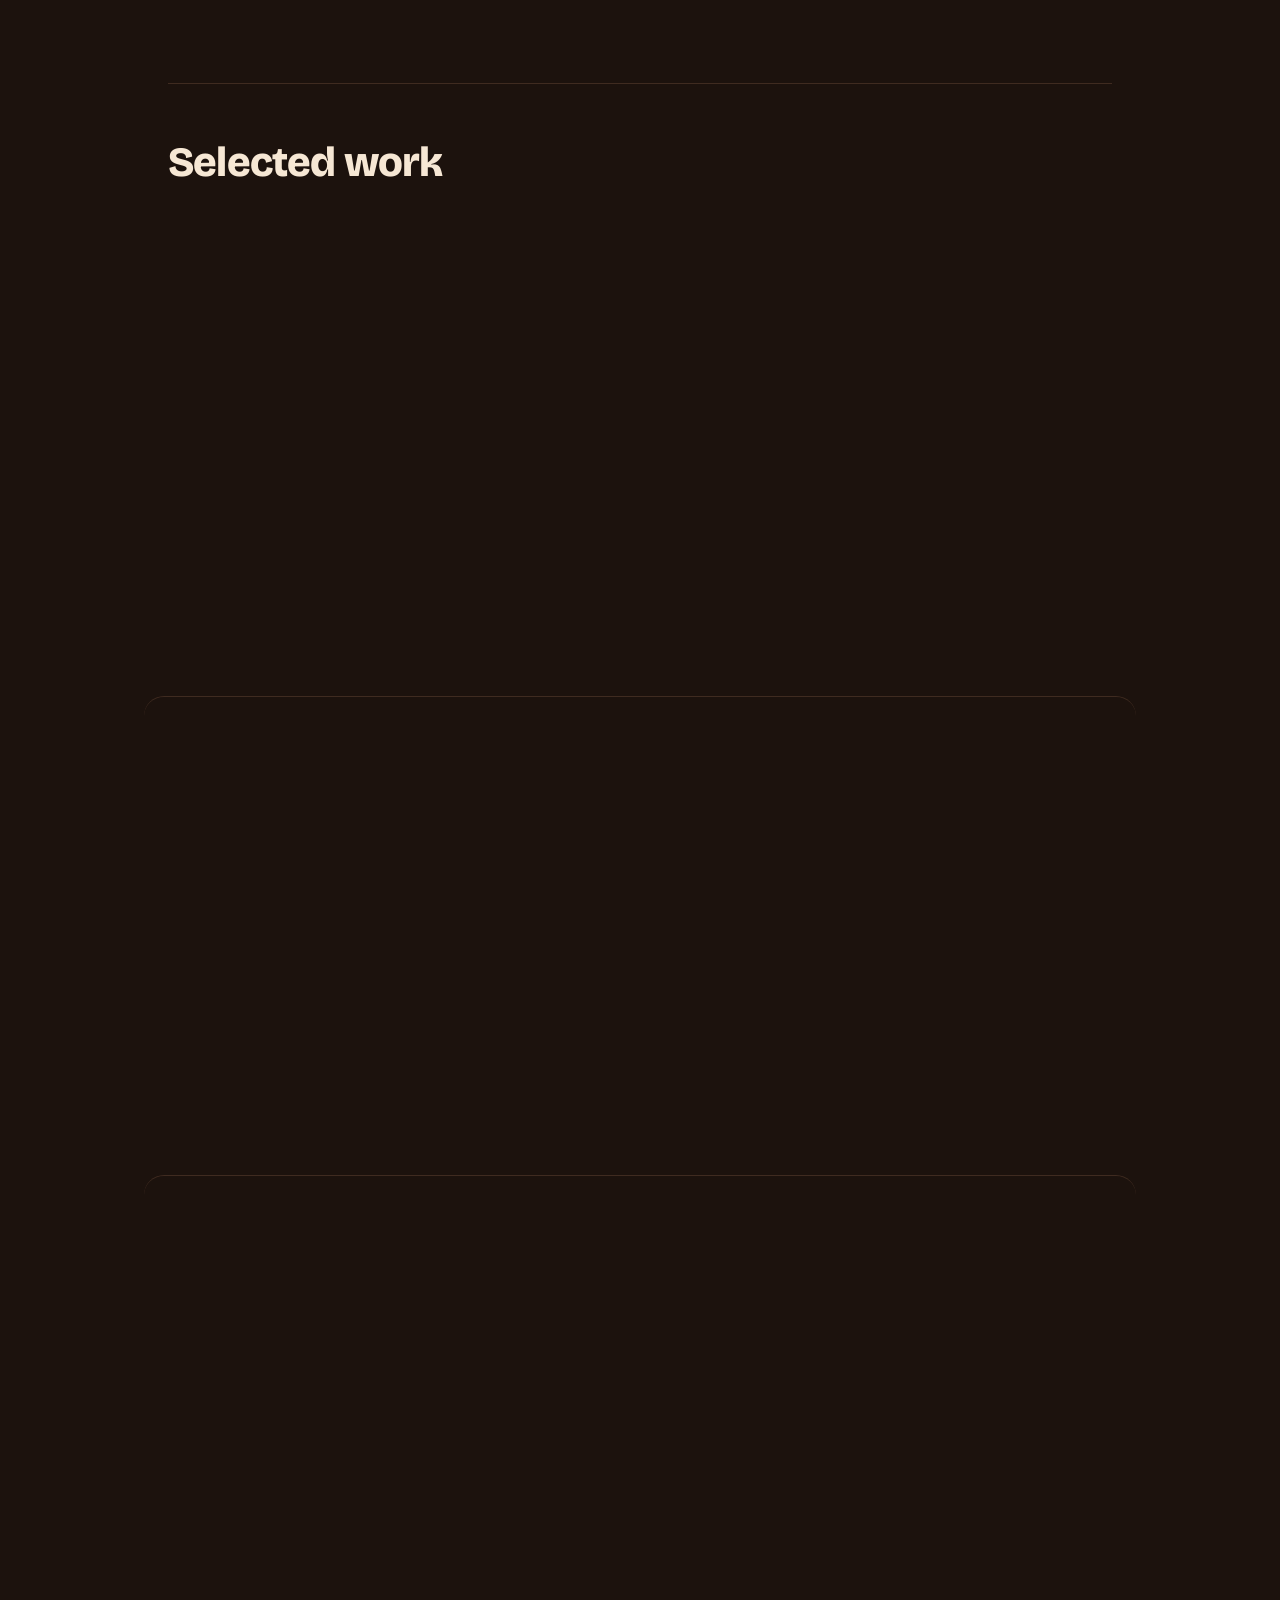
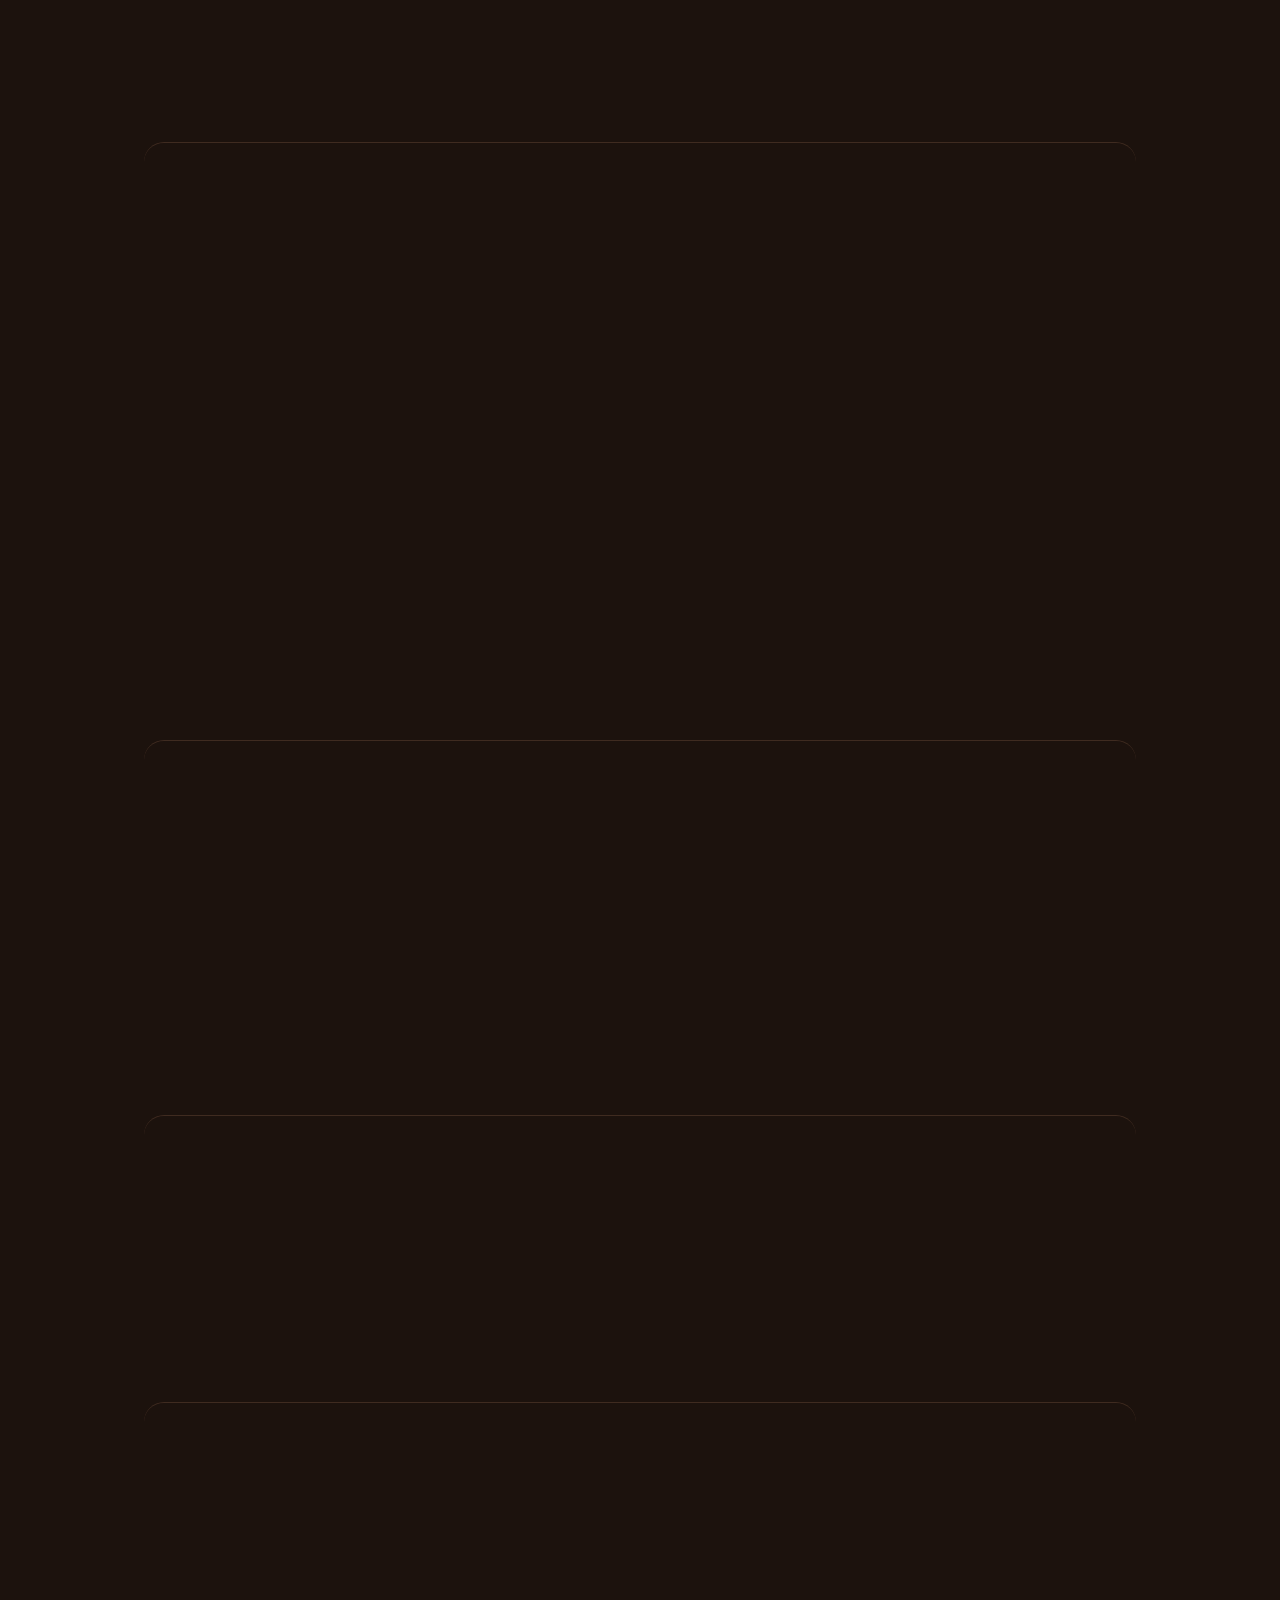
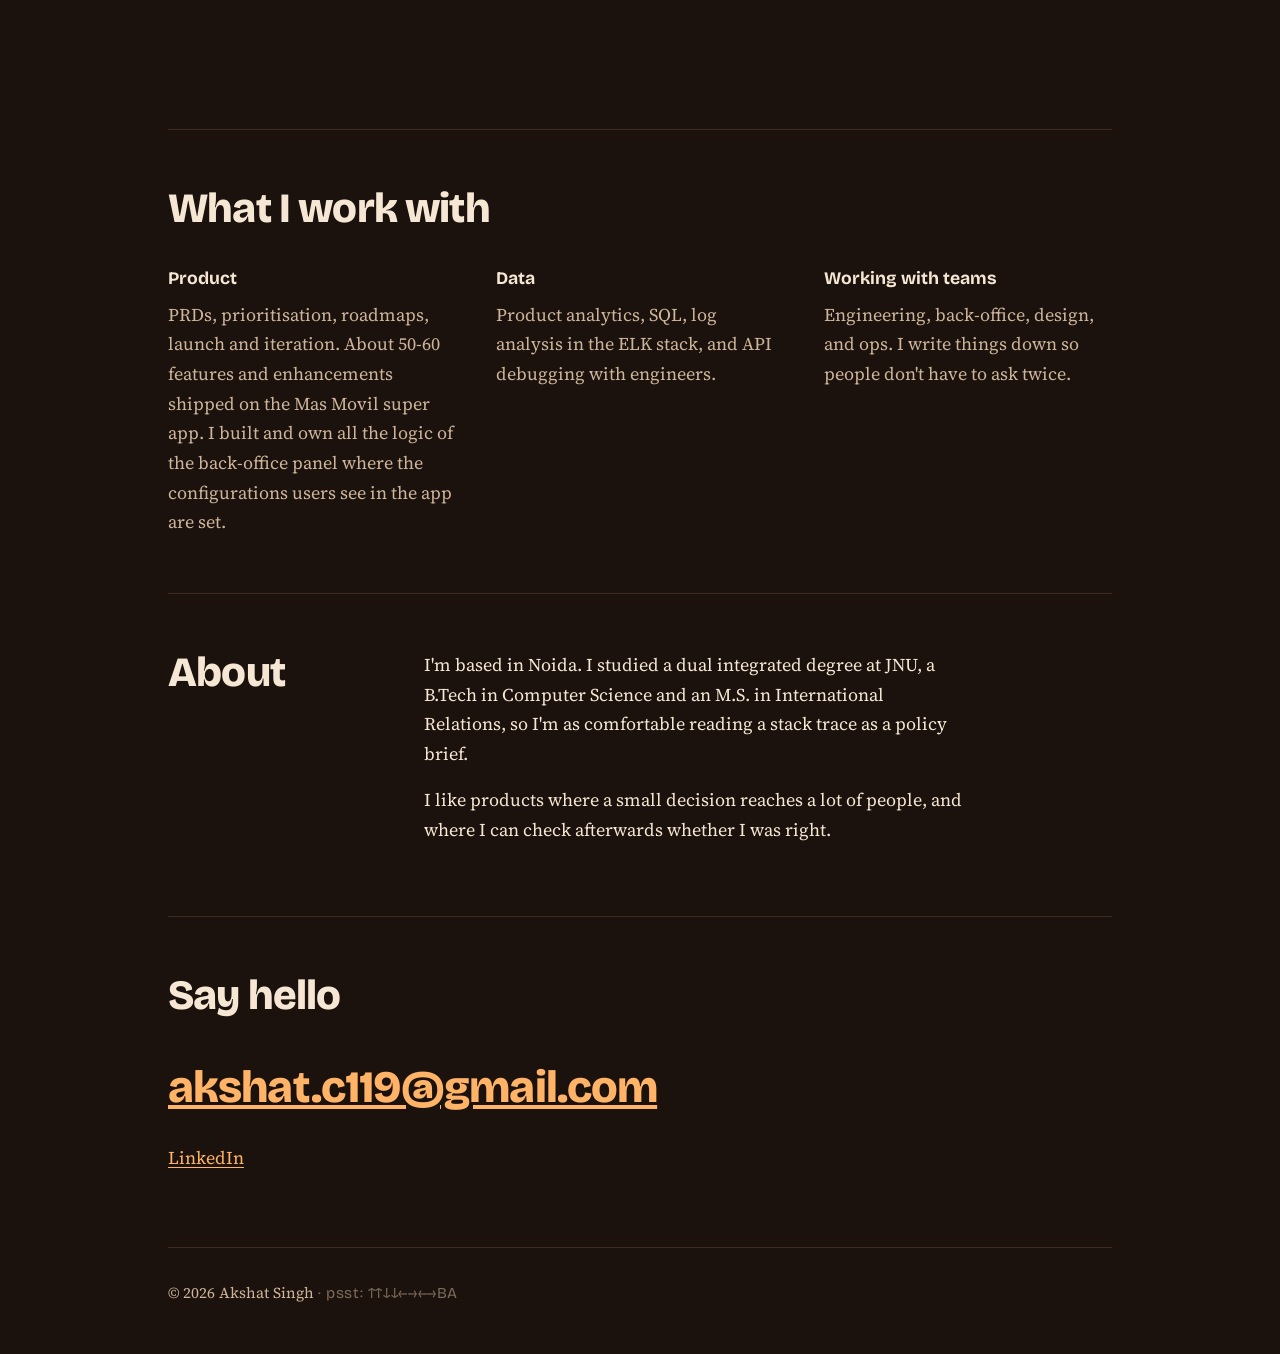
==== commit e4bbc75d: "Fun mode WIP: ship-or-kill hero game, easter egg, micro-interactions, Break the app lab; FuelDrop pa" ====
--- a/index.html
+++ b/index.html
@@ -24,7 +24,7 @@
 <div class="bg" aria-hidden="true"><span class="orb o1"></span><span class="orb o2"></span><span class="orb o3"></span></div>
 <div class="wrap">
   <header class="top">
-    <span>Akshat Singh</span>
+    <span class="logo" id="logo">Akshat Singh</span>
     <nav aria-label="Primary">
       <a href="#work">Work</a>
       <a href="#about">About</a>
@@ -41,12 +41,26 @@
         <a class="btn" href="mailto:akshat.c119@gmail.com">Email me</a>
         <a class="btn" href="resume.pdf">Resume (PDF)</a>
       </div>
+      <aside class="sok" id="sok" aria-labelledby="sok-h" hidden></aside>
     </div>
 
     <section id="tour" class="pt" aria-labelledby="tour-h">
       <p class="pt-eyebrow">Case studies, screen by screen</p>
       <h2 id="tour-h">Scroll through the work</h2>
       <p class="gallery-sub">Four projects, 17 real screens. The phone follows along as you scroll; every screen is from the work below.</p>
+      <details class="brk" id="brk">
+        <summary class="brk-toggle"><span class="brk-off">Break the app <span aria-hidden="true">🔨</span></span><span class="brk-on">Fix the app <span aria-hidden="true">🔧</span></span></summary>
+        <div class="brk-lab">
+          <div class="brk-side">
+            <p class="brk-intro">Pick something to go wrong. The phone shows the real edge-case screen, and the note shows how I designed for it.</p>
+            <div class="brk-list" role="group" aria-label="Things that can go wrong"><button class="brk-btn" type="button" data-i="0" data-cur="coin" data-src="assets/img/rewards-clarity/s01-checkout-offer-not-eligible.webp" data-srcset="assets/img/rewards-clarity/s01-checkout-offer-not-eligible-390.webp 390w, assets/img/rewards-clarity/s01-checkout-offer-not-eligible.webp 780w, assets/img/rewards-clarity/s01-checkout-offer-not-eligible-900.webp 900w, assets/img/rewards-clarity/s01-checkout-offer-not-eligible-1170.webp 1170w" data-alt="Checkout screen with a Not eligible badge: no cashback on this payment because the offer is for people who haven’t paid in 60+ days, with a suggested alternative offer." aria-pressed="true"><small>Reward Receipt</small><span>Offer you’re not eligible for</span><em class="brk-why">Told before paying, with the reason. Every “not eligible” complaint I found was discovered after the user had already paid, so the check moves to checkout, says the 60-day rule plainly and suggests an offer they can use instead.</em></button><button class="brk-btn" type="button" data-i="1" data-cur="coin" data-src="assets/img/upi-refund-status/s01-result-pending.webp" data-srcset="assets/img/upi-refund-status/s01-result-pending-390.webp 390w, assets/img/upi-refund-status/s01-result-pending.webp 780w, assets/img/upi-refund-status/s01-result-pending-900.webp 900w, assets/img/upi-refund-status/s01-result-pending-1170.webp 1170w" data-alt="Pending UPI payment showing where the money is, with a Don’t pay again yet card." aria-pressed="false"><small>Refund Clock</small><span>Payment gets stuck mid-way</span><em class="brk-why">A money tracker instead of a spinner: debited from your bank, waiting in the UPI network, not with the shop yet. “Don’t pay again yet” comes first, because retrying while a payment is pending risks a double debit.</em></button><button class="brk-btn" type="button" data-i="2" data-cur="coin" data-src="assets/img/ai-refund-helper/ai-s02-scam-stop.webp" data-srcset="assets/img/ai-refund-helper/ai-s02-scam-stop-390.webp 390w, assets/img/ai-refund-helper/ai-s02-scam-stop.webp 780w, assets/img/ai-refund-helper/ai-s02-scam-stop-900.webp 900w, assets/img/ai-refund-helper/ai-s02-scam-stop-1170.webp 1170w" data-alt="AI helper reply flagging a scam: stop, don’t click, don’t pay, call 1930." aria-pressed="false"><small>Refund Clock Helper</small><span>Someone pastes a scam message</span><em class="brk-why">Safety runs before anything else. The helper tells them to stop, never asks for a PIN or OTP, and the verifier rejects any scam reply that leaves out 1930 and cybercrime.gov.in.</em></button><button class="brk-btn" type="button" data-i="3" data-cur="coin" data-src="assets/img/ai-refund-helper/ai-s03-late-refund.webp" data-srcset="assets/img/ai-refund-helper/ai-s03-late-refund-390.webp 390w, assets/img/ai-refund-helper/ai-s03-late-refund.webp 780w, assets/img/ai-refund-helper/ai-s03-late-refund-900.webp 900w, assets/img/ai-refund-helper/ai-s03-late-refund-1170.webp 1170w" data-alt="AI helper reply for a late refund: the deadline has passed and compensation of ₹100 per day applies." aria-pressed="false"><small>Refund Clock Helper</small><span>The refund is past its deadline</span><em class="brk-why">The model only extracts the facts. Code works out the due date and whether it has passed, and the verifier rejects a late-refund reply that doesn’t mention the ₹100 per day compensation.</em></button><button class="brk-btn" type="button" data-i="4" data-cur="bolt" data-src="assets/img/fueldrop/fd-s05-session-interrupted.webp" data-srcset="assets/img/fueldrop/fd-s05-session-interrupted-390.webp 390w, assets/img/fueldrop/fd-s05-session-interrupted.webp 780w, assets/img/fueldrop/fd-s05-session-interrupted-900.webp 900w, assets/img/fueldrop/fd-s05-session-interrupted-1170.webp 1170w" data-alt="Session stopped early: billed only for 10.2 kWh delivered, visit fee waived, ₹485.57 refunded." aria-pressed="false"><small>FuelDrop</small><span>The charger faults mid-session</span><em class="brk-why">Bill only the kWh the meter actually delivered, refund the rest of the estimate automatically, and if the fault is on FuelDrop’s side, waive the visit fee.</em></button><button class="brk-btn" type="button" data-i="5" data-cur="bolt" data-src="assets/img/fueldrop/fd-s06-payment-failed.webp" data-srcset="assets/img/fueldrop/fd-s06-payment-failed-390.webp 390w, assets/img/fueldrop/fd-s06-payment-failed.webp 780w, assets/img/fueldrop/fd-s06-payment-failed-900.webp 900w, assets/img/fueldrop/fd-s06-payment-failed-1170.webp 1170w" data-alt="Payment failed sheet: no money deducted, slot held for 5 minutes, Retry or Try UPI instead." aria-pressed="false"><small>FuelDrop</small><span>The payment fails</span><em class="brk-why">Hold the slot for 5 minutes, say plainly that no money was deducted (and that any debit comes back automatically), and offer Retry or another way to pay.</em></button></div>
+            <div class="brk-note" aria-live="polite"><p class="brk-note-k">Reward Receipt · Offer you’re not eligible for</p><p class="brk-note-t">Told before paying, with the reason. Every “not eligible” complaint I found was discovered after the user had already paid, so the check moves to checkout, says the 60-day rule plainly and suggests an offer they can use instead.</p></div>
+          </div>
+          <div class="brk-stage">
+            <div class="pt-phone brk-phone"><div class="pt-screen"><img class="brk-img" src="assets/img/rewards-clarity/s01-checkout-offer-not-eligible.webp" srcset="assets/img/rewards-clarity/s01-checkout-offer-not-eligible-390.webp 390w, assets/img/rewards-clarity/s01-checkout-offer-not-eligible.webp 780w, assets/img/rewards-clarity/s01-checkout-offer-not-eligible-900.webp 900w, assets/img/rewards-clarity/s01-checkout-offer-not-eligible-1170.webp 1170w" sizes="(max-width: 860px) 200px, 250px" width="780" height="1688" loading="lazy" decoding="async" alt="Checkout screen with a Not eligible badge: no cashback on this payment because the offer is for people who haven’t paid in 60+ days, with a suggested alternative offer."></div><img class="pt-frame" src="assets/img/iphone-frame.svg" width="435" height="888" alt="" decoding="async"></div>
+          </div>
+        </div>
+      </details>
       <div class="pt-grid">
         <div class="pt-stage" aria-hidden="true">
           <div class="pt-sticky">
@@ -245,8 +259,9 @@
     </section>
   </main>
 
-  <footer>© 2026 Akshat Singh</footer>
+  <footer>© 2026 Akshat Singh <span class="egg-hint" title="Try the Konami code, or tap my name five times">· psst: ↑↑↓↓←→←→BA</span></footer>
 </div>
 <script src="assets/js/theme.js" defer></script>
+<script src="assets/js/fun.js" defer></script>
 </body>
 </html>
--- a/assets/css/site.css
+++ b/assets/css/site.css
@@ -385,3 +385,154 @@
 /* secondary pill (no live dot), e.g. "PRD" next to "Live MVP" */
 .live-pill.pill-quiet{background:none;color:var(--accent);box-shadow:inset 0 0 0 1.5px var(--accent)}
 .live-pill.pill-quiet::before{display:none}
+
+/* =====================================================================
+   FUN MODE: ship-or-kill hero game, easter egg, micro-interactions, Break the app.
+   Everything is progressive: without JS the hero, tour and work read exactly as before.
+   ===================================================================== */
+/* --- 1. Ship or kill (hero) --- */
+@media (min-width:900px){
+  .hero:has(.sok:not([hidden])){display:grid;grid-template-columns:minmax(0,1fr) 20.5rem;grid-template-areas:"h h" "p g" "b g";column-gap:2.5rem;align-items:start}
+  .hero:has(.sok:not([hidden])) h1{grid-area:h}
+  .hero:has(.sok:not([hidden])) > p{grid-area:p}
+  .hero:has(.sok:not([hidden])) .btns{grid-area:b}
+  .hero .sok{grid-area:g;margin-top:-.4rem}
+}
+.sok{position:relative;margin-top:2rem;padding:1rem 1rem .9rem;border:1px solid var(--line);border-radius:20px;background:color-mix(in srgb,var(--card) 82%,transparent);
+  box-shadow:0 20px 50px -30px rgb(var(--sh,16 27 51) / .6);font-family:var(--display);touch-action:pan-y}
+.sok-k{display:flex;justify-content:space-between;align-items:baseline;margin:0 0 .7rem;font-weight:700;font-size:.95rem;color:var(--ink)}
+.sok-k small{font-weight:500;color:var(--muted);font-variant-numeric:tabular-nums;font-size:.8rem}
+.sok-deck{position:relative;height:8.6rem;margin-bottom:.75rem}
+.sok-card{position:absolute;inset:0;display:flex;flex-direction:column;justify-content:space-between;padding:.85rem 1rem;border-radius:14px;
+  background:var(--paper);border:1.5px solid var(--line);cursor:grab;user-select:none;-webkit-user-select:none;touch-action:pan-y;
+  box-shadow:0 10px 24px -14px rgb(var(--sh,16 27 51) / .55);transition:transform .35s cubic-bezier(.2,.8,.2,1),opacity .35s ease}
+.sok-card:focus-visible{outline:3px solid var(--accent);outline-offset:3px}
+.sok-card.is-drag{transition:none;cursor:grabbing}
+.sok-card.is-next{transform:translateY(7px) scale(.955);opacity:.6;pointer-events:none}
+.sok-card small{font-size:.72rem;font-weight:700;letter-spacing:.06em;text-transform:uppercase;color:var(--accent)}
+.sok-card b{font-size:1.12rem;line-height:1.22;font-weight:700;color:var(--ink)}
+.sok-card .sok-hint{font-size:.72rem;color:var(--muted);font-weight:500}
+.sok-stamp{position:absolute;top:.7rem;padding:.1rem .5rem;border:2.5px solid;border-radius:8px;font-weight:800;font-size:.85rem;letter-spacing:.08em;opacity:0;transform:rotate(-10deg)}
+.sok-stamp.s{right:.8rem;color:#1E8E4E;border-color:#1E8E4E}
+.sok-stamp.k{left:.8rem;color:#C2361B;border-color:#C2361B;transform:rotate(10deg)}
+html:root[data-warm="cocoa"] .sok-stamp.s{color:#6EE7A0;border-color:#6EE7A0}
+html:root[data-warm="cocoa"] .sok-stamp.k{color:#FF9B85;border-color:#FF9B85}
+.sok-btns{display:grid;grid-template-columns:1fr 1fr;gap:.5rem}
+.sok-btns button,.sok-end button{font:inherit;font-weight:700;font-size:.95rem;padding:.6rem .8rem;border-radius:999px;border:2px solid var(--ink);background:transparent;color:var(--ink);cursor:pointer;
+  transition:background .15s,color .15s,transform .15s}
+.sok-btns button:hover,.sok-end button:hover{background:var(--ink);color:var(--paper)}
+.sok-btns button:active{transform:scale(.96)}
+.sok-btns button:focus-visible,.sok-end button:focus-visible,.brk-btn:focus-visible,.brk-toggle:focus-visible,.egg button:focus-visible{outline:3px solid var(--accent);outline-offset:3px}
+.sok-why{min-height:2.9rem;margin:.7rem 0 0;font-family:var(--body);font-size:.92rem;line-height:1.45;color:var(--muted)}
+.sok-why b{font-family:var(--display);color:var(--ink)}
+.sok-why .ag{font-family:var(--display);font-weight:700;color:var(--accent)}
+.sok-end{text-align:left}
+.sok-end p{margin:0 0 .3rem;font-family:var(--body);color:var(--muted);font-size:.95rem;line-height:1.45}
+.sok-end .sok-score{font-family:var(--display);font-weight:800;font-size:1.6rem;color:var(--ink);line-height:1.1;margin-bottom:.4rem}
+.sok-end .row{display:flex;gap:.5rem;flex-wrap:wrap;margin-top:.8rem;align-items:center}
+.sok-end .btn{padding:.6rem 1rem;font-size:.95rem}
+@media (max-width:899px){.sok{max-width:26rem}}
+
+/* --- 2. Easter egg --- */
+.logo{cursor:default;user-select:none}
+.egg-hint{opacity:.55;font-family:var(--display);letter-spacing:.04em}
+.egg{position:fixed;inset:0;z-index:100;display:grid;place-items:center;padding:1rem;background:rgb(10 6 4 / .62);backdrop-filter:blur(6px);-webkit-backdrop-filter:blur(6px);animation:egg-in .25s ease}
+.egg-card{position:relative;width:min(40rem,100%);max-height:min(88vh,48rem);overflow:auto;padding:1.6rem 1.6rem 1.3rem;border-radius:22px;background:var(--card);color:var(--ink);border:1px solid var(--line);
+  box-shadow:0 40px 90px -30px rgba(0,0,0,.7);animation:egg-pop .4s cubic-bezier(.2,1.4,.4,1)}
+.egg-card h2{font-size:clamp(1.5rem,4vw,2rem);margin:.2rem 0 .3rem}
+.egg-card .k{font-family:var(--display);font-weight:700;font-size:.78rem;letter-spacing:.1em;text-transform:uppercase;color:var(--accent);margin:0}
+.egg-card .sub{margin:0 0 1.1rem;color:var(--muted);font-size:1rem}
+.egg-stats{display:grid;grid-template-columns:repeat(auto-fit,minmax(9.5rem,1fr));gap:.6rem;margin:0 0 1.2rem;padding:0;list-style:none}
+.egg-stats li{padding:.75rem .8rem;border-radius:14px;background:var(--paper);border:1px solid var(--line);font-size:.86rem;line-height:1.35;color:var(--muted)}
+.egg-stats b{display:block;font-family:var(--display);font-size:1.7rem;line-height:1;color:var(--ink);margin-bottom:.25rem}
+.egg-card h3{font-family:var(--display);font-size:1.05rem;margin:0 0 .5rem}
+.egg-takes{margin:0 0 1rem;padding-left:1.2rem;font-size:1rem;line-height:1.5}
+.egg-takes li{margin:.25rem 0}
+.egg-x{position:absolute;top:.8rem;right:.8rem;width:2.4rem;height:2.4rem;border-radius:50%;border:1.5px solid var(--line);background:var(--paper);color:var(--ink);font-size:1.2rem;line-height:1;cursor:pointer}
+.egg-foot{margin:0;font-size:.85rem;color:var(--muted)}
+@keyframes egg-in{from{opacity:0}}
+@keyframes egg-pop{from{opacity:0;transform:translateY(16px) scale(.96)}}
+.fx-confetti{position:fixed;inset:0;width:100%;height:100%;pointer-events:none;z-index:120}
+
+/* --- 3. Micro-interactions --- */
+/* custom cursor: ₹ coin over the payments projects, ⚡ over FuelDrop (fine pointer only, set up by JS) */
+.fcur{position:fixed;left:0;top:0;z-index:130;width:2.1rem;height:2.1rem;margin:-1.05rem 0 0 -1.05rem;border-radius:50%;pointer-events:none;display:grid;place-items:center;
+  font-family:var(--display);font-weight:800;font-size:1.15rem;color:#5A3300;opacity:0;transform:translate3d(-100px,-100px,0) scale(.4);
+  transition:opacity .15s ease,scale .2s ease,width .2s,height .2s;
+  background:radial-gradient(circle at 32% 28%,#FFF1B8 0 12%,#FFD25A 30%,#E6A21E 70%,#B87410);box-shadow:inset 0 0 0 2px rgba(255,255,255,.35),inset 0 -3px 0 rgba(120,60,0,.35),0 6px 16px -4px rgba(0,0,0,.45)}
+.fcur.on{opacity:1}
+.fcur.big{scale:1.3}
+.fcur svg{width:1.1rem;height:1.1rem;display:none}
+.fcur.bolt{background:radial-gradient(circle at 32% 28%,#E9FFF2 0 10%,#5BE39A 35%,#1E9E5A 75%,#0F6B3B);color:#FFF6C9}
+.fcur.bolt svg{display:block}.fcur.bolt .r{display:none}
+html.fc-on [data-cur],html.fc-on [data-cur] *{cursor:none!important}
+/* project cards tilt toward the pointer with a soft glare */
+html.tilt-on #work .case{position:relative;margin:0 -1.5rem;padding:2rem 1.5rem;border-radius:20px;transform-style:preserve-3d;
+  transition:transform .5s cubic-bezier(.2,.8,.2,1),background-color .3s ease;will-change:auto}
+html.tilt-on #work .case:first-of-type{padding-top:2rem}
+html.tilt-on #work .case:hover{background-color:color-mix(in srgb,var(--card) 55%,transparent)}
+html.tilt-on #work .case.is-tilt{transition:transform .12s linear,background-color .3s ease}
+html.tilt-on #work .case::after{content:"";position:absolute;inset:0;border-radius:inherit;pointer-events:none;opacity:0;transition:opacity .3s ease;
+  background:radial-gradient(28rem circle at var(--gx,50%) var(--gy,50%),rgb(255 236 200 / .10),transparent 60%)}
+html.tilt-on #work .case:hover::after{opacity:1}
+html:root[data-warm="cream"].tilt-on #work .case::after,html:root[data-warm="terra"].tilt-on #work .case::after{background:radial-gradient(28rem circle at var(--gx,50%) var(--gy,50%),rgb(255 255 255 / .45),transparent 60%)}
+/* magnetic buttons */
+.mag{transition:transform .35s cubic-bezier(.2,1.6,.4,1),background .15s,color .15s,border-color .15s}
+.mag.is-mag{transition:transform .08s linear,background .15s,color .15s,border-color .15s}
+/* playful nav hover */
+header.top nav a{display:inline-block;position:relative;transition:transform .25s cubic-bezier(.3,1.8,.5,1),color .15s}
+header.top nav a::after{content:"";position:absolute;left:0;right:0;bottom:-.25rem;height:.5rem;opacity:0;transform:scaleX(.2);transform-origin:left;transition:transform .3s cubic-bezier(.3,1.5,.5,1),opacity .2s;
+  background:url("data:image/svg+xml,%3Csvg xmlns='http://www.w3.org/2000/svg' width='16' height='8' viewBox='0 0 16 8'%3E%3Cpath d='M0 4 Q4 0 8 4 T16 4' fill='none' stroke='%23F2A65A' stroke-width='2'/%3E%3C/svg%3E") repeat-x 0 50%/16px 8px}
+header.top nav a:hover,header.top nav a:focus-visible{transform:translateY(-3px) rotate(-4deg)}
+header.top nav a:nth-child(2):hover{transform:translateY(-3px) rotate(3deg)}
+header.top nav a:hover::after,header.top nav a:focus-visible::after{opacity:1;transform:scaleX(1);animation:wig 1.2s linear infinite}
+@keyframes wig{to{background-position:16px 50%}}
+
+/* --- 4. Break the app --- */
+.brk{margin:-.5rem 0 2.5rem}
+.brk-toggle{display:inline-flex;align-items:center;gap:.4rem;list-style:none;cursor:pointer;font-family:var(--display);font-weight:700;font-size:1rem;padding:.65rem 1.15rem;border-radius:999px;
+  border:2px dashed var(--accent);color:var(--accent);background:color-mix(in srgb,var(--accent) 8%,transparent);transition:transform .2s cubic-bezier(.3,1.8,.5,1),background .2s}
+.brk-toggle::-webkit-details-marker{display:none}
+.brk-toggle:hover{background:color-mix(in srgb,var(--accent) 16%,transparent);transform:rotate(-2deg)}
+.brk .brk-on,.brk[open] .brk-off{display:none}
+.brk[open] .brk-on{display:inline}
+.brk[open] .brk-toggle{border-style:solid}
+.brk-lab{display:grid;grid-template-columns:minmax(0,1fr) auto;gap:2rem;align-items:center;margin-top:1.25rem;padding:1.5rem;border-radius:22px;border:1px solid var(--line);
+  background:repeating-linear-gradient(-45deg,color-mix(in srgb,var(--accent) 5%,transparent) 0 12px,transparent 12px 24px),color-mix(in srgb,var(--card) 70%,transparent);--ph:min(520px,70vh)}
+.brk-intro{margin:0 0 1rem;color:var(--muted);font-size:1rem}
+.brk-list{display:grid;grid-template-columns:1fr 1fr;gap:.5rem}
+.brk-btn{display:flex;flex-direction:column;align-items:flex-start;gap:.1rem;text-align:left;font:inherit;font-family:var(--display);font-weight:700;font-size:.95rem;line-height:1.25;color:var(--ink);
+  padding:.65rem .8rem;border-radius:14px;border:1.5px solid var(--line);background:var(--paper);cursor:pointer;transition:border-color .15s,transform .2s cubic-bezier(.3,1.8,.5,1),background .15s}
+.brk-btn small{font-size:.7rem;letter-spacing:.06em;text-transform:uppercase;color:var(--accent)}
+.brk-btn:hover{border-color:var(--accent);transform:translateY(-2px)}
+.brk-btn[aria-pressed="true"]{border-color:var(--accent);background:color-mix(in srgb,var(--accent) 14%,var(--paper))}
+.brk-btn .brk-why{display:none}
+html:not(.js) .brk-btn{cursor:default}
+html:not(.js) .brk-btn .brk-why{display:block;font-style:normal;font-family:var(--body);font-weight:400;font-size:.85rem;color:var(--muted);margin-top:.3rem}
+html:not(.js) .brk-note{display:none}
+.brk-note{margin-top:1rem;padding:.9rem 1rem;border-left:4px solid var(--mark);border-radius:8px;background:var(--card);min-height:7.5rem}
+.brk-note-k{margin:0 0 .25rem;font-family:var(--display);font-weight:700;font-size:.85rem;color:var(--accent)}
+.brk-note-t{margin:0;font-size:.98rem;line-height:1.5}
+.brk-stage{display:flex;justify-content:center}
+.brk-phone .pt-screen{background:#05070c}
+.brk-img{position:absolute;inset:0;width:100%;height:100%;object-fit:cover;object-position:top;display:block;transition:opacity .25s ease}
+.brk-img.is-out{opacity:0}
+.brk-phone.is-shake{animation:shake .45s cubic-bezier(.36,.07,.19,.97)}
+@keyframes shake{10%,90%{transform:translate3d(-1px,0,0) rotate(-.4deg)}20%,80%{transform:translate3d(3px,0,0) rotate(.6deg)}30%,50%,70%{transform:translate3d(-6px,0,0) rotate(-1deg)}40%,60%{transform:translate3d(6px,0,0) rotate(1deg)}}
+.brk-glitch{position:absolute;inset:0;z-index:3;pointer-events:none;opacity:0;border-radius:inherit;
+  background:repeating-linear-gradient(0deg,rgba(255,80,60,.0) 0 3px,rgba(255,80,60,.22) 3px 4px);mix-blend-mode:screen}
+.brk-phone.is-shake .brk-glitch{animation:glitch .45s steps(4) }
+@keyframes glitch{0%,100%{opacity:0}25%{opacity:1;transform:translateX(4px)}50%{opacity:.5;transform:translateX(-3px)}75%{opacity:.9}}
+@media (max-width:860px){
+  .brk-lab{grid-template-columns:minmax(0,1fr);gap:1rem;padding:1rem;--ph:min(440px,58vh)}
+  .brk-stage{order:-1}
+  .brk-list{grid-template-columns:1fr 1fr}
+  .brk-btn{font-size:.85rem;padding:.55rem .65rem}
+  .brk-note{min-height:0}
+}
+
+@media (prefers-reduced-motion:reduce){
+  .sok-card,.egg,.egg-card,.mag,header.top nav a,header.top nav a::after,.brk-toggle,.brk-btn,.brk-img{transition:none!important;animation:none!important}
+  header.top nav a:hover,header.top nav a:focus-visible{transform:none}
+  .brk-phone.is-shake,.brk-phone.is-shake .brk-glitch{animation:none}
+}
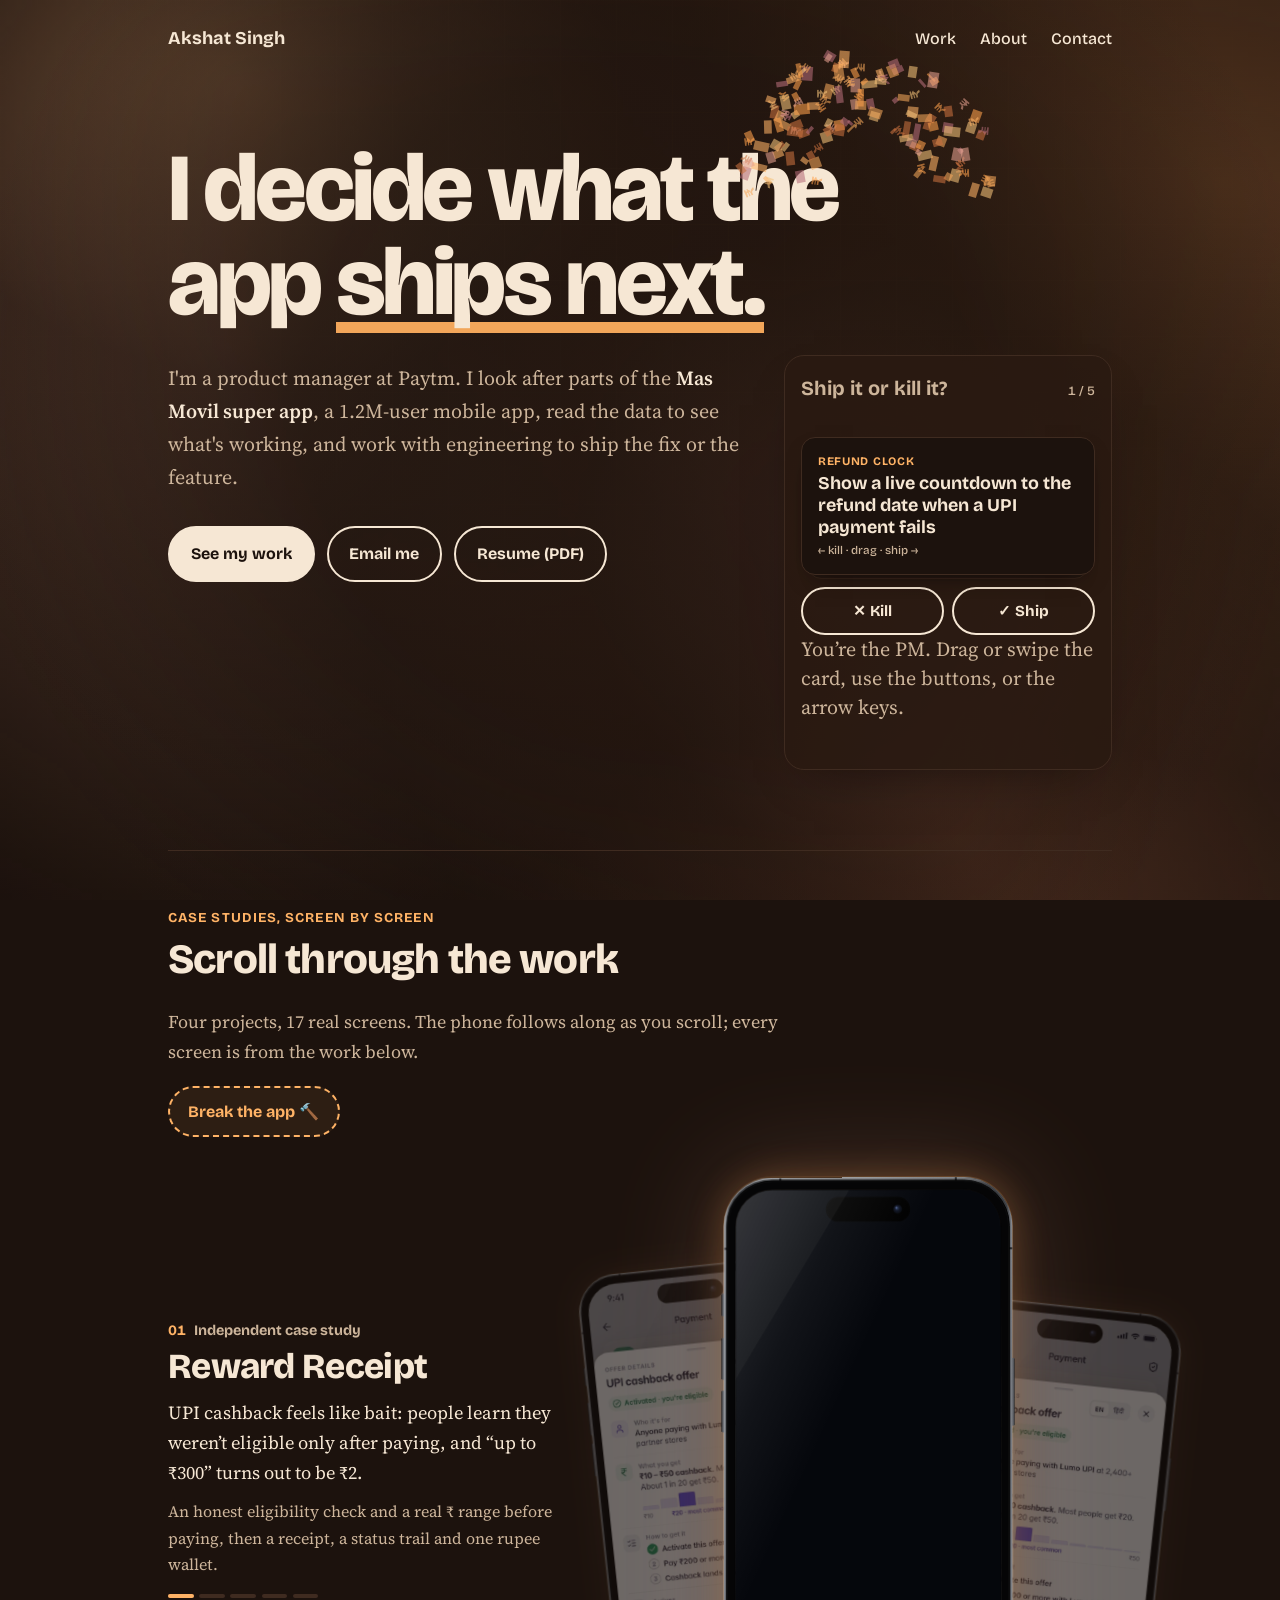
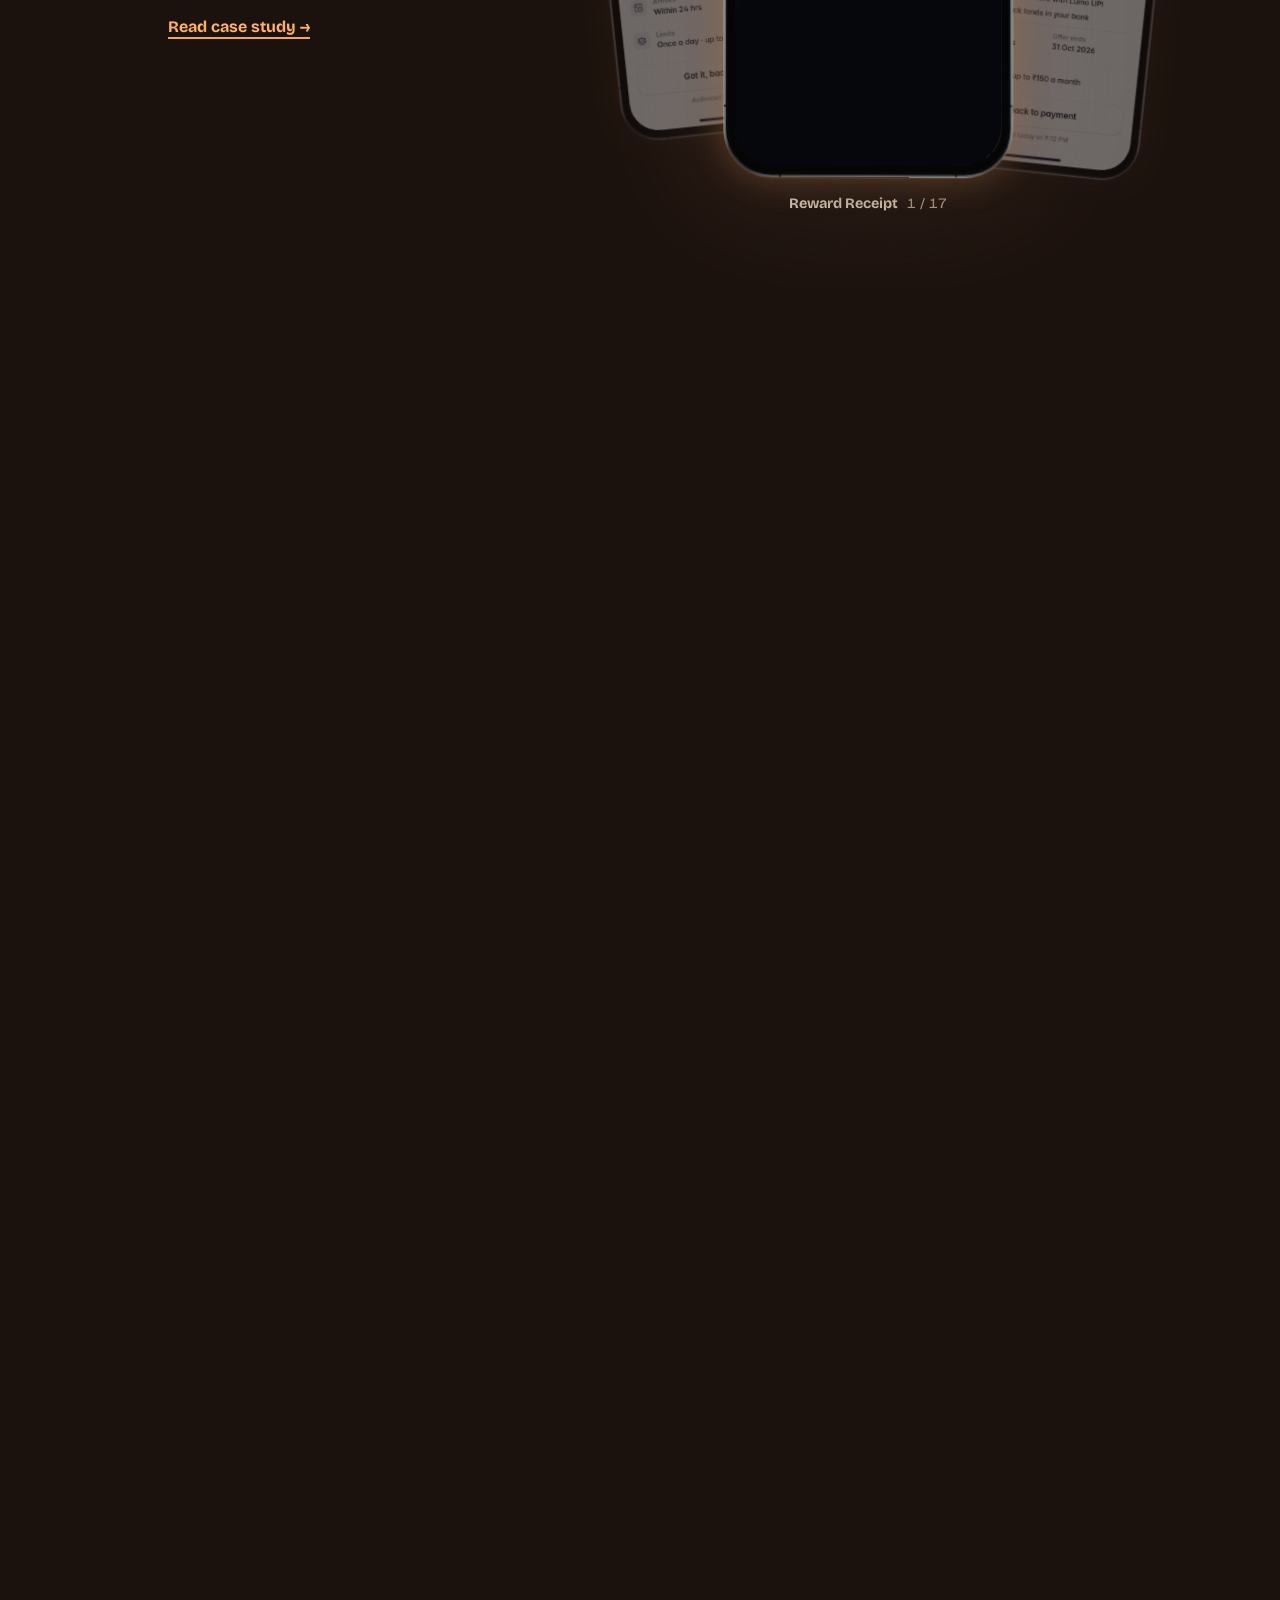
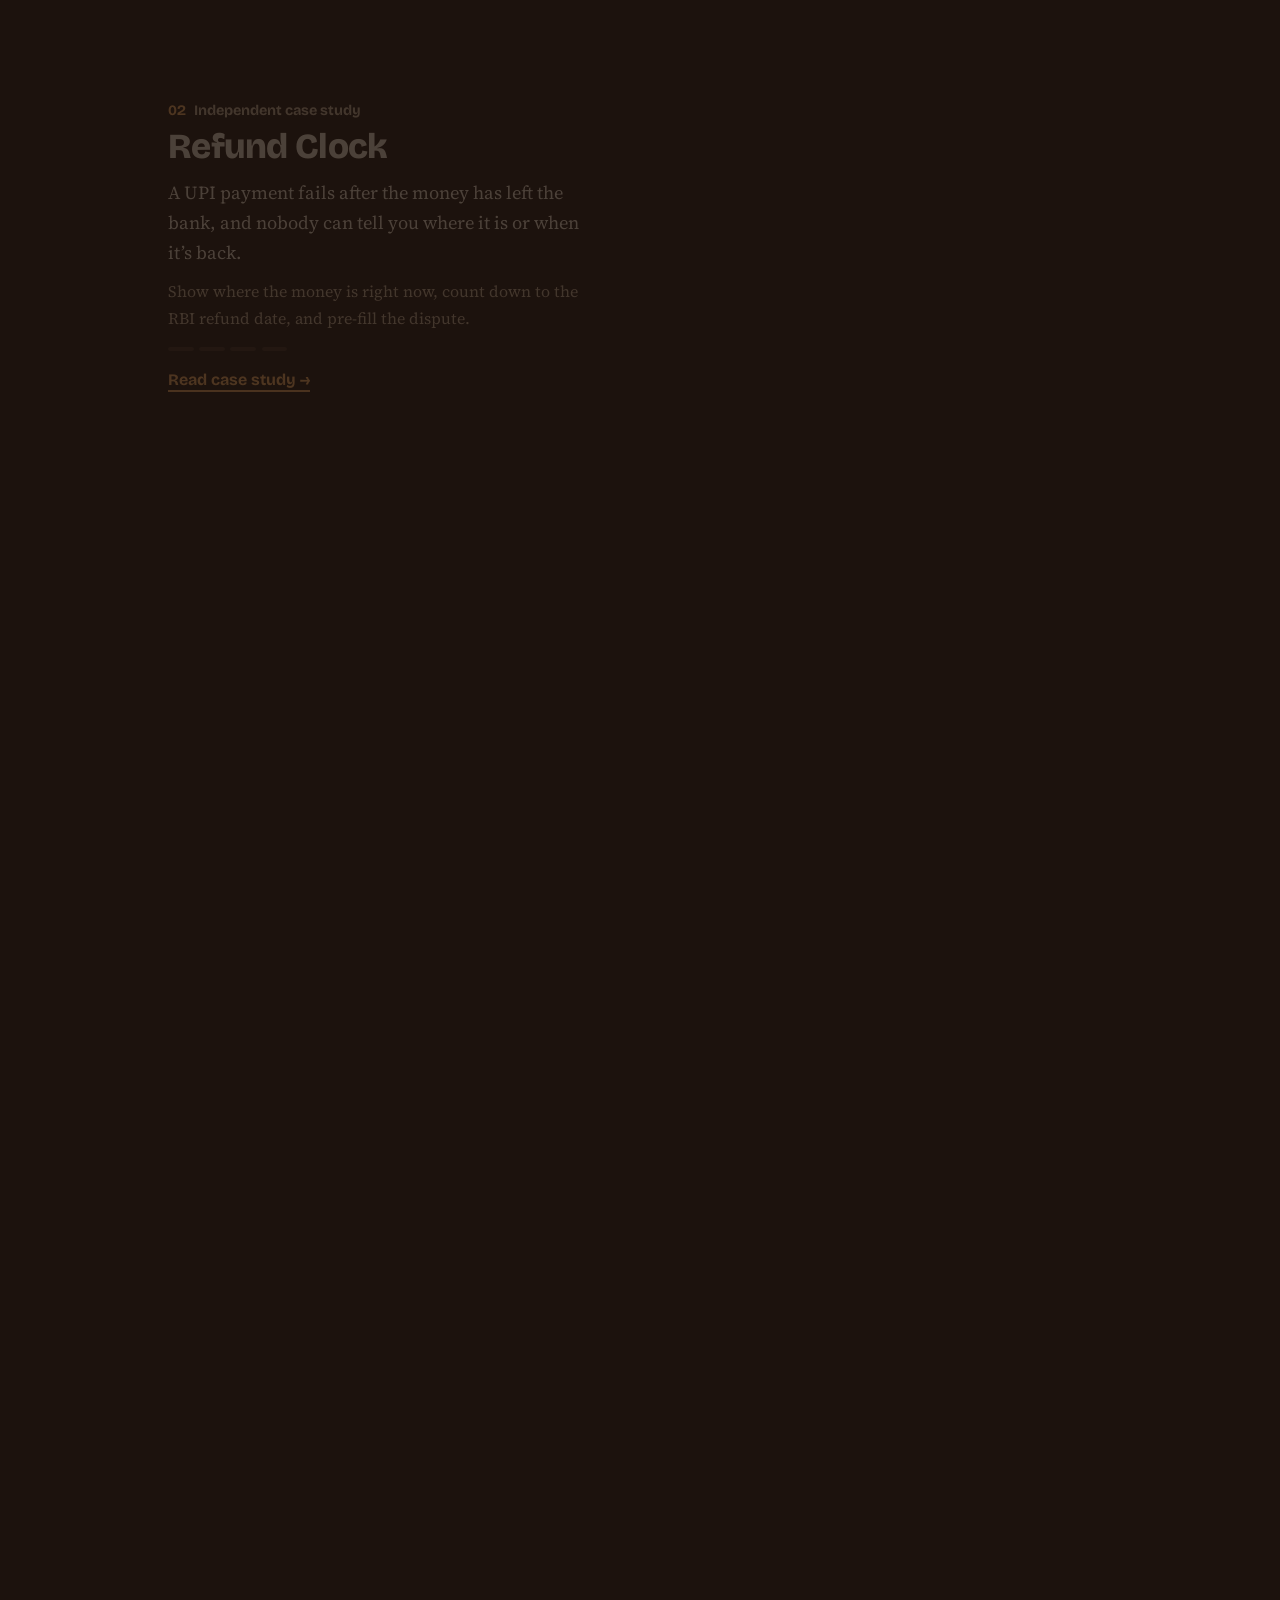
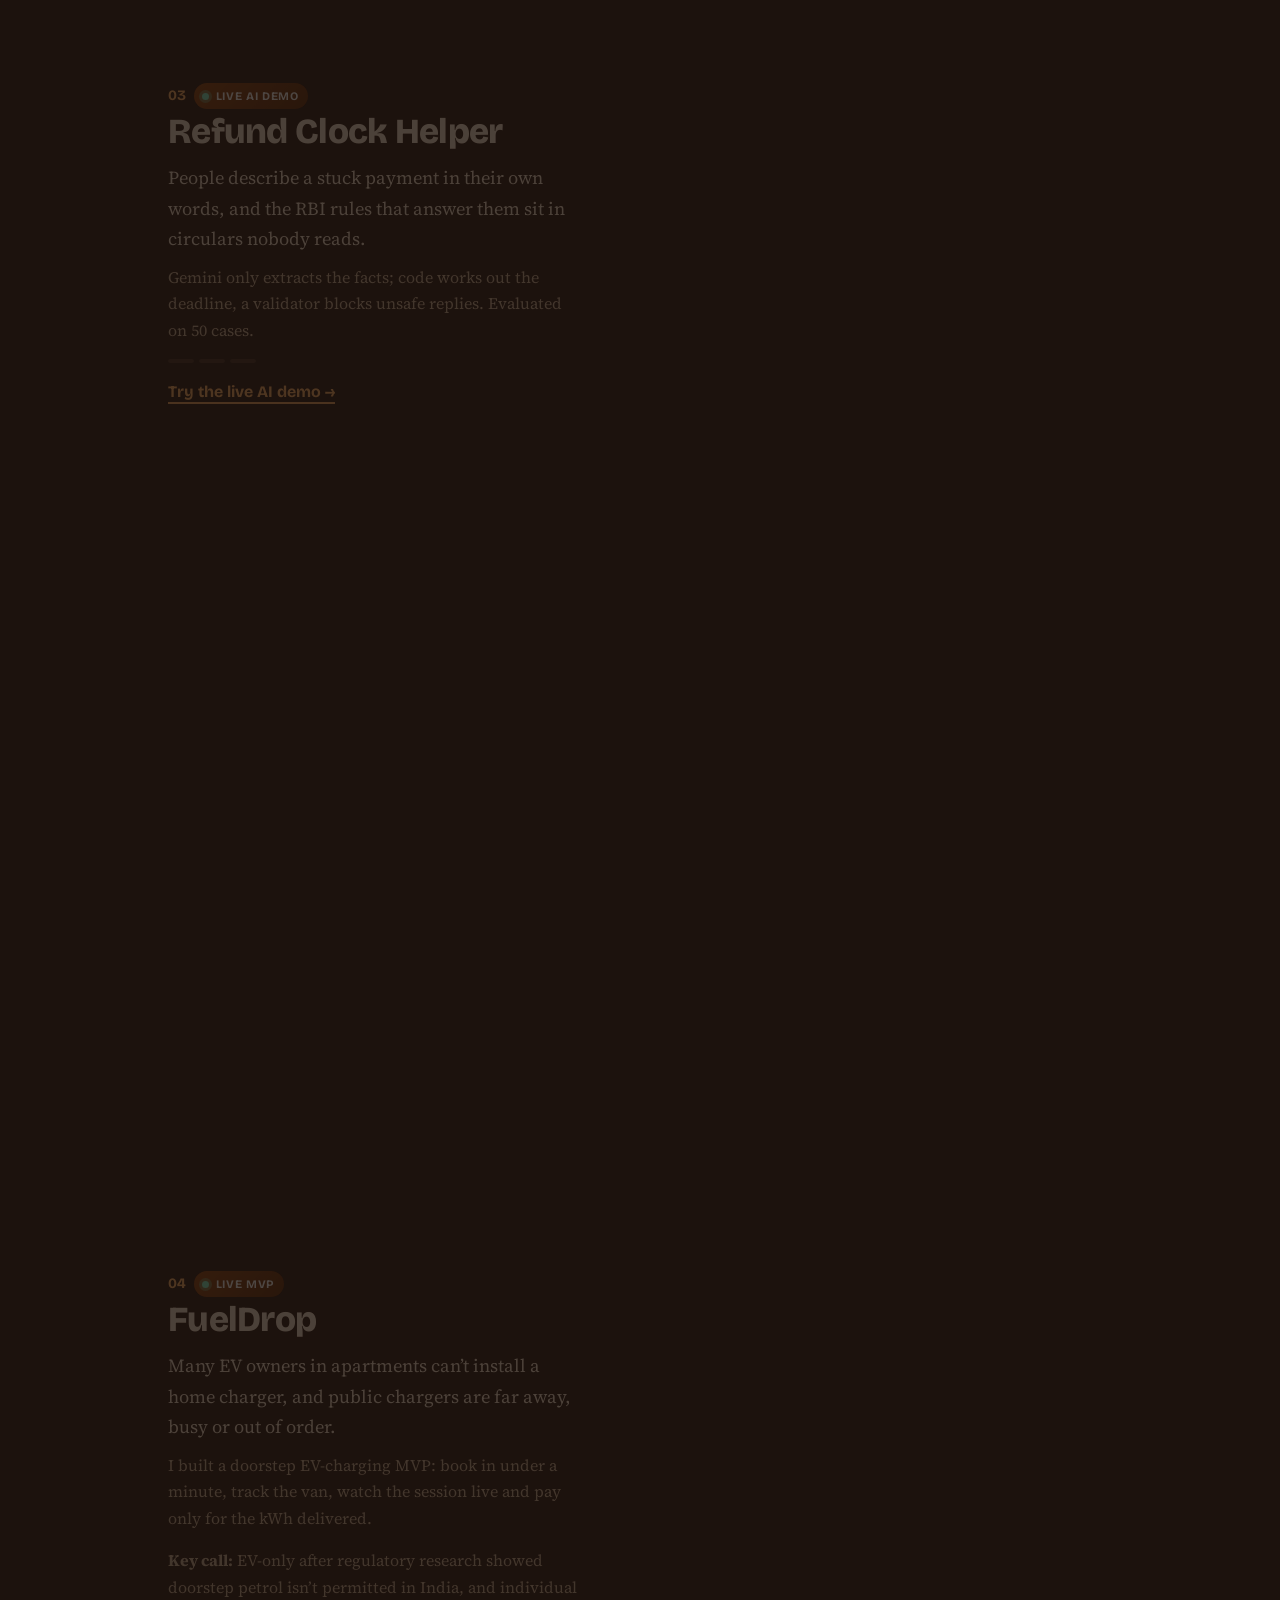
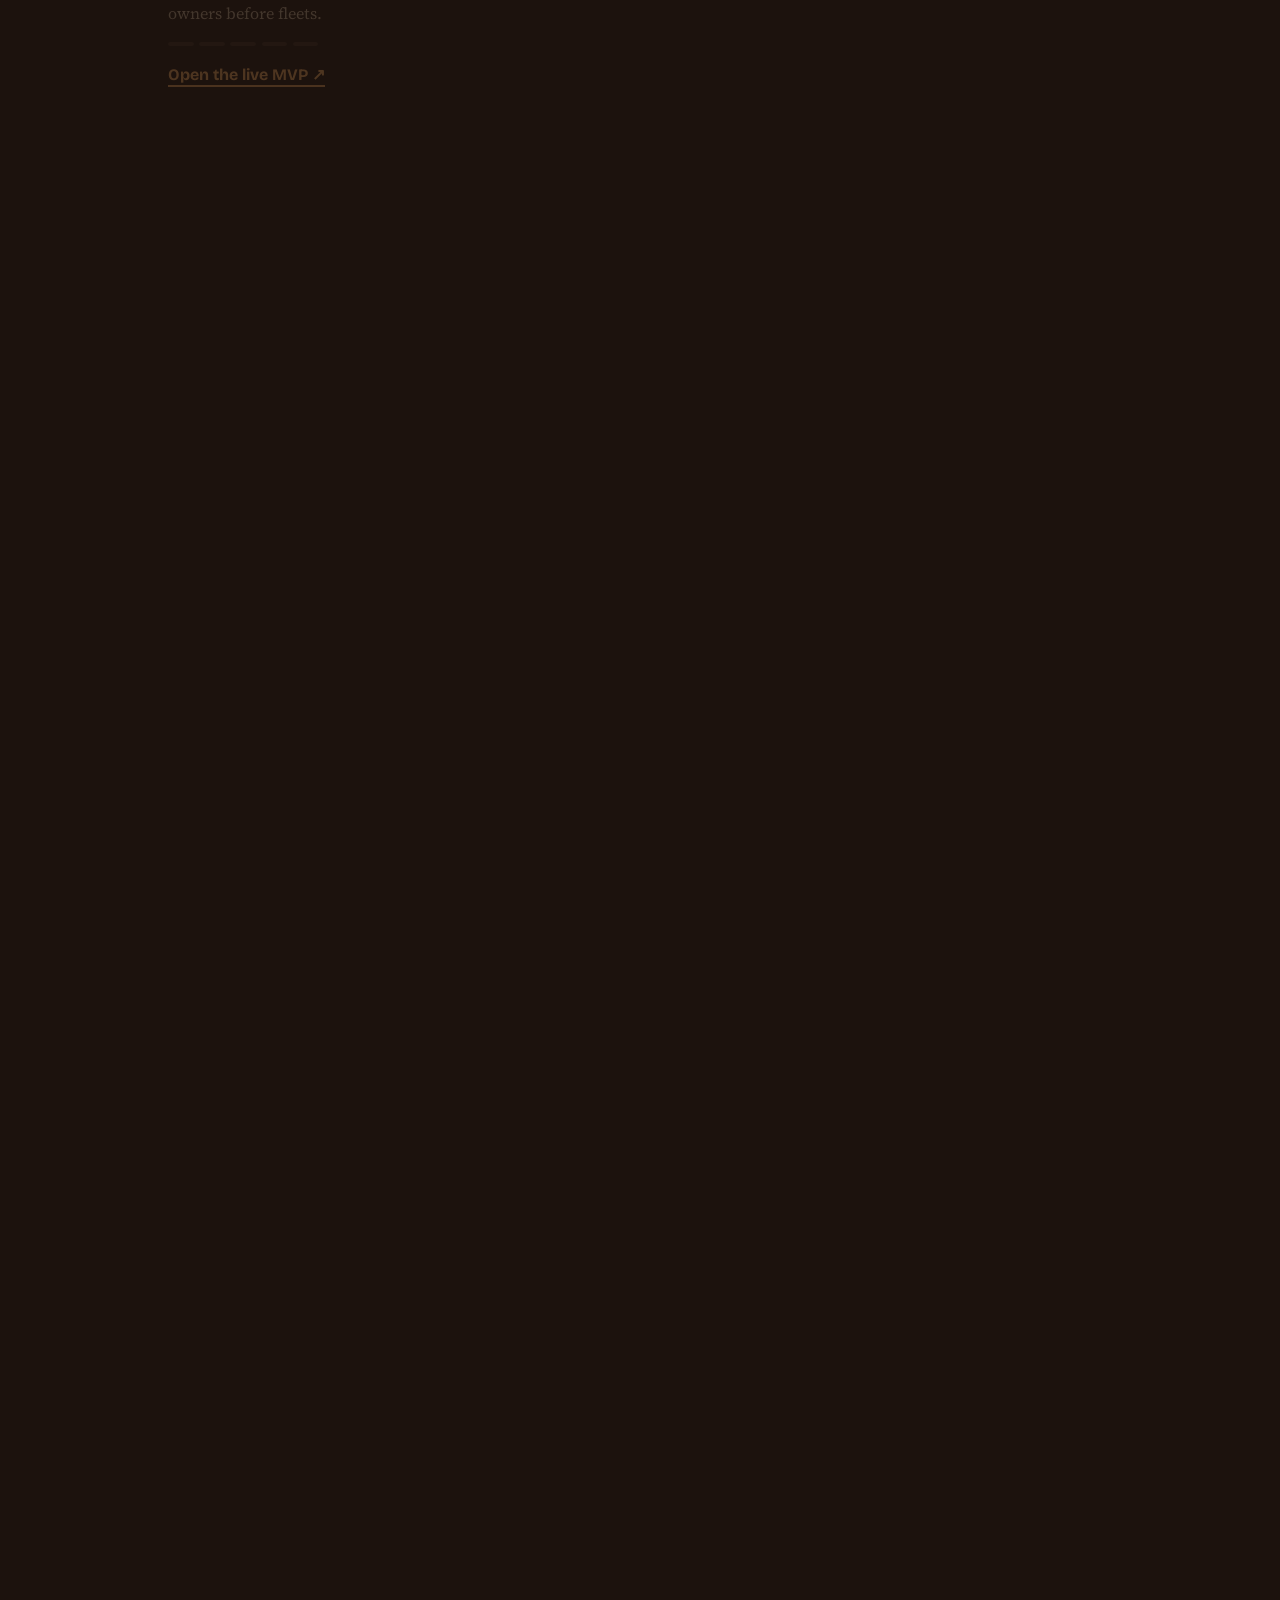
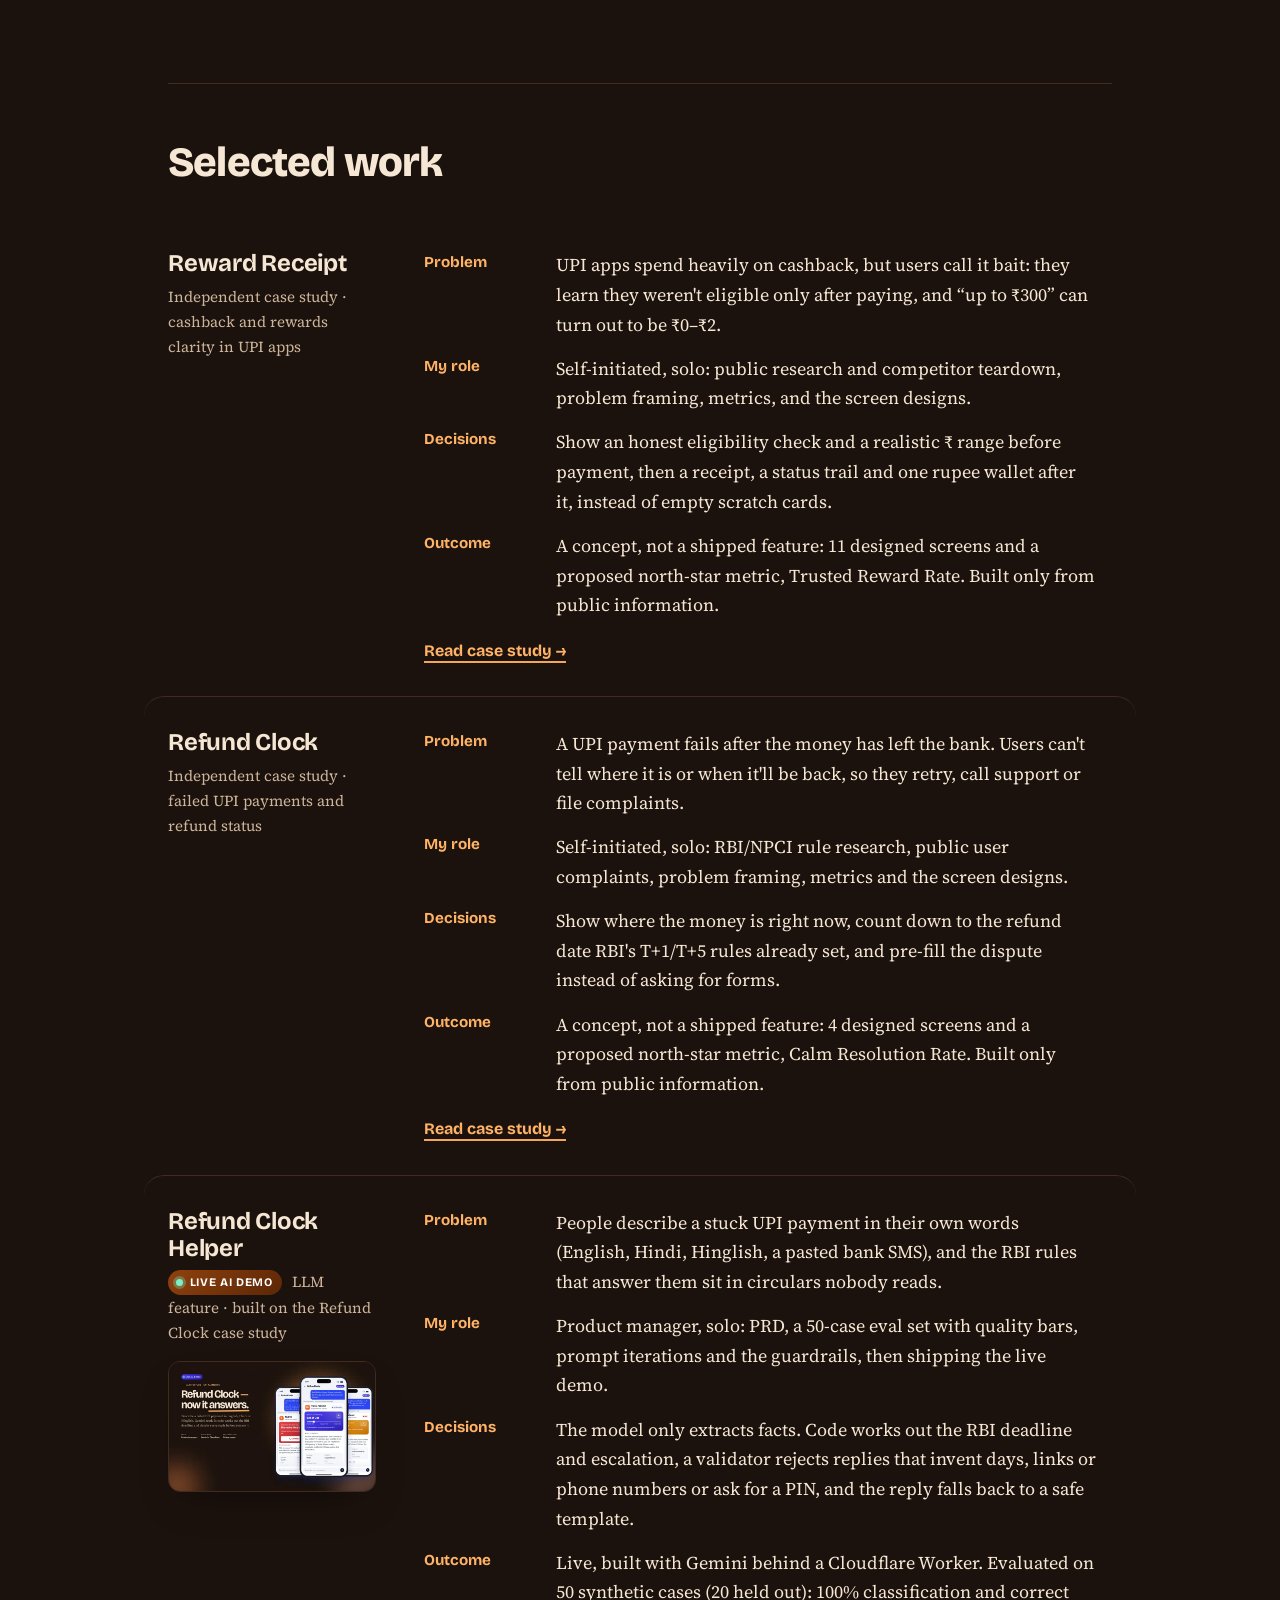
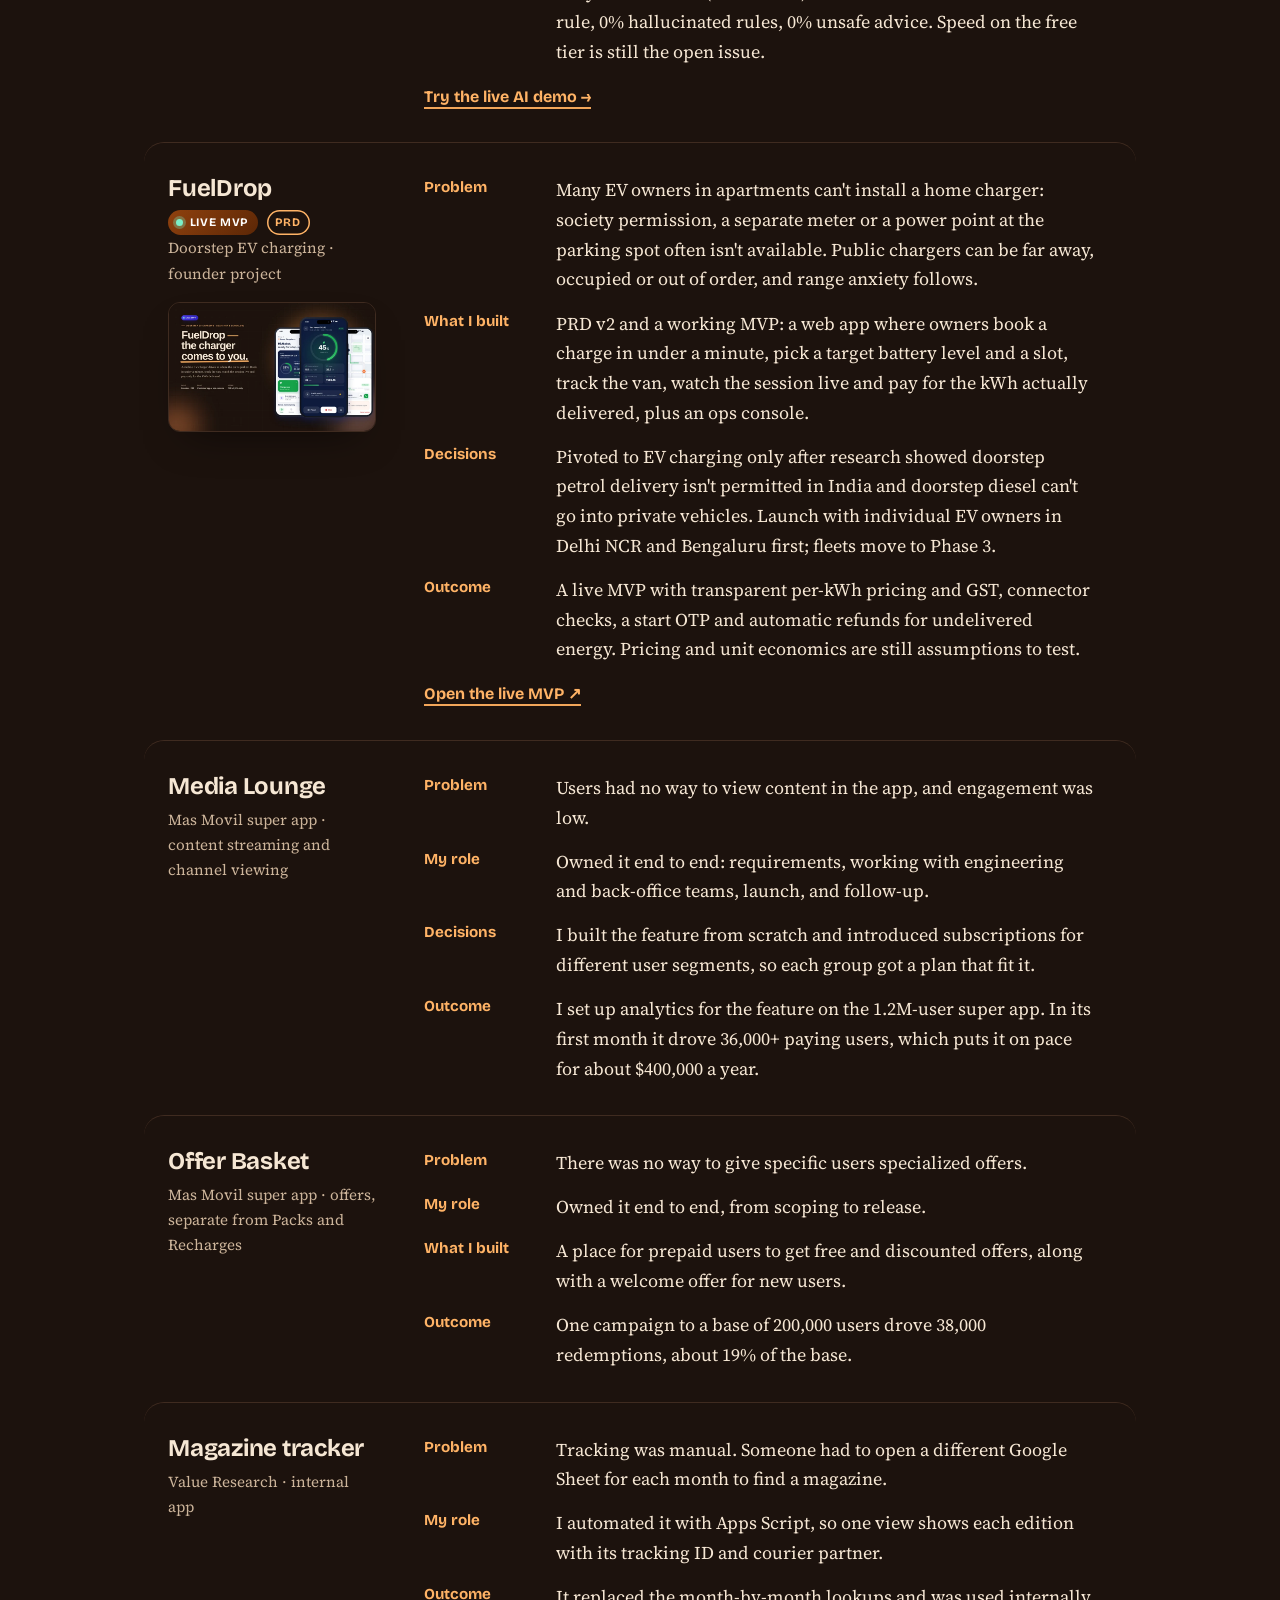
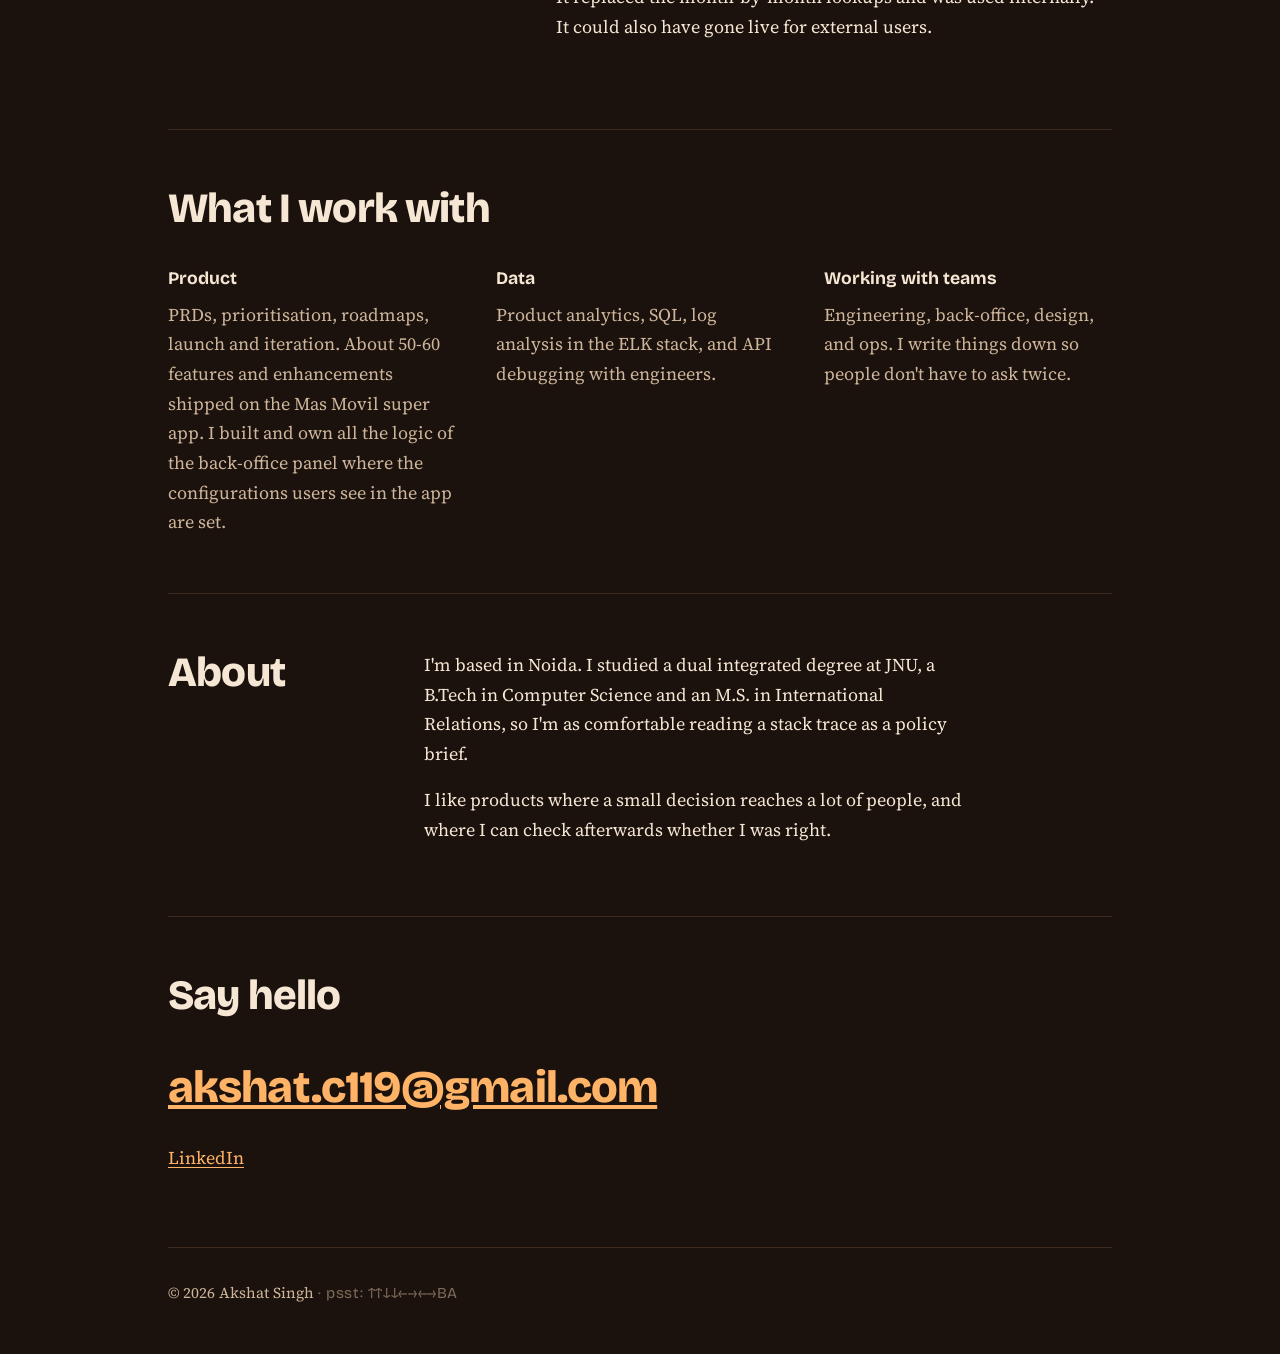
==== commit a27727e2: "Cursor fix: never hide the system cursor; ₹/⚡ is a small badge beside it (synchronous transform, no " ====
--- a/index.html
+++ b/index.html
@@ -53,7 +53,7 @@
         <div class="brk-lab">
           <div class="brk-side">
             <p class="brk-intro">Pick something to go wrong. The phone shows the real edge-case screen, and the note shows how I designed for it.</p>
-            <div class="brk-list" role="group" aria-label="Things that can go wrong"><button class="brk-btn" type="button" data-i="0" data-cur="coin" data-src="assets/img/rewards-clarity/s01-checkout-offer-not-eligible.webp" data-srcset="assets/img/rewards-clarity/s01-checkout-offer-not-eligible-390.webp 390w, assets/img/rewards-clarity/s01-checkout-offer-not-eligible.webp 780w, assets/img/rewards-clarity/s01-checkout-offer-not-eligible-900.webp 900w, assets/img/rewards-clarity/s01-checkout-offer-not-eligible-1170.webp 1170w" data-alt="Checkout screen with a Not eligible badge: no cashback on this payment because the offer is for people who haven’t paid in 60+ days, with a suggested alternative offer." aria-pressed="true"><small>Reward Receipt</small><span>Offer you’re not eligible for</span><em class="brk-why">Told before paying, with the reason. Every “not eligible” complaint I found was discovered after the user had already paid, so the check moves to checkout, says the 60-day rule plainly and suggests an offer they can use instead.</em></button><button class="brk-btn" type="button" data-i="1" data-cur="coin" data-src="assets/img/upi-refund-status/s01-result-pending.webp" data-srcset="assets/img/upi-refund-status/s01-result-pending-390.webp 390w, assets/img/upi-refund-status/s01-result-pending.webp 780w, assets/img/upi-refund-status/s01-result-pending-900.webp 900w, assets/img/upi-refund-status/s01-result-pending-1170.webp 1170w" data-alt="Pending UPI payment showing where the money is, with a Don’t pay again yet card." aria-pressed="false"><small>Refund Clock</small><span>Payment gets stuck mid-way</span><em class="brk-why">A money tracker instead of a spinner: debited from your bank, waiting in the UPI network, not with the shop yet. “Don’t pay again yet” comes first, because retrying while a payment is pending risks a double debit.</em></button><button class="brk-btn" type="button" data-i="2" data-cur="coin" data-src="assets/img/ai-refund-helper/ai-s02-scam-stop.webp" data-srcset="assets/img/ai-refund-helper/ai-s02-scam-stop-390.webp 390w, assets/img/ai-refund-helper/ai-s02-scam-stop.webp 780w, assets/img/ai-refund-helper/ai-s02-scam-stop-900.webp 900w, assets/img/ai-refund-helper/ai-s02-scam-stop-1170.webp 1170w" data-alt="AI helper reply flagging a scam: stop, don’t click, don’t pay, call 1930." aria-pressed="false"><small>Refund Clock Helper</small><span>Someone pastes a scam message</span><em class="brk-why">Safety runs before anything else. The helper tells them to stop, never asks for a PIN or OTP, and the verifier rejects any scam reply that leaves out 1930 and cybercrime.gov.in.</em></button><button class="brk-btn" type="button" data-i="3" data-cur="coin" data-src="assets/img/ai-refund-helper/ai-s03-late-refund.webp" data-srcset="assets/img/ai-refund-helper/ai-s03-late-refund-390.webp 390w, assets/img/ai-refund-helper/ai-s03-late-refund.webp 780w, assets/img/ai-refund-helper/ai-s03-late-refund-900.webp 900w, assets/img/ai-refund-helper/ai-s03-late-refund-1170.webp 1170w" data-alt="AI helper reply for a late refund: the deadline has passed and compensation of ₹100 per day applies." aria-pressed="false"><small>Refund Clock Helper</small><span>The refund is past its deadline</span><em class="brk-why">The model only extracts the facts. Code works out the due date and whether it has passed, and the verifier rejects a late-refund reply that doesn’t mention the ₹100 per day compensation.</em></button><button class="brk-btn" type="button" data-i="4" data-cur="bolt" data-src="assets/img/fueldrop/fd-s05-session-interrupted.webp" data-srcset="assets/img/fueldrop/fd-s05-session-interrupted-390.webp 390w, assets/img/fueldrop/fd-s05-session-interrupted.webp 780w, assets/img/fueldrop/fd-s05-session-interrupted-900.webp 900w, assets/img/fueldrop/fd-s05-session-interrupted-1170.webp 1170w" data-alt="Session stopped early: billed only for 10.2 kWh delivered, visit fee waived, ₹485.57 refunded." aria-pressed="false"><small>FuelDrop</small><span>The charger faults mid-session</span><em class="brk-why">Bill only the kWh the meter actually delivered, refund the rest of the estimate automatically, and if the fault is on FuelDrop’s side, waive the visit fee.</em></button><button class="brk-btn" type="button" data-i="5" data-cur="bolt" data-src="assets/img/fueldrop/fd-s06-payment-failed.webp" data-srcset="assets/img/fueldrop/fd-s06-payment-failed-390.webp 390w, assets/img/fueldrop/fd-s06-payment-failed.webp 780w, assets/img/fueldrop/fd-s06-payment-failed-900.webp 900w, assets/img/fueldrop/fd-s06-payment-failed-1170.webp 1170w" data-alt="Payment failed sheet: no money deducted, slot held for 5 minutes, Retry or Try UPI instead." aria-pressed="false"><small>FuelDrop</small><span>The payment fails</span><em class="brk-why">Hold the slot for 5 minutes, say plainly that no money was deducted (and that any debit comes back automatically), and offer Retry or another way to pay.</em></button></div>
+            <div class="brk-list" role="group" aria-label="Things that can go wrong"><button class="brk-btn" type="button" data-i="0" data-src="assets/img/rewards-clarity/s01-checkout-offer-not-eligible.webp" data-srcset="assets/img/rewards-clarity/s01-checkout-offer-not-eligible-390.webp 390w, assets/img/rewards-clarity/s01-checkout-offer-not-eligible.webp 780w, assets/img/rewards-clarity/s01-checkout-offer-not-eligible-900.webp 900w, assets/img/rewards-clarity/s01-checkout-offer-not-eligible-1170.webp 1170w" data-alt="Checkout screen with a Not eligible badge: no cashback on this payment because the offer is for people who haven’t paid in 60+ days, with a suggested alternative offer." aria-pressed="true"><small>Reward Receipt</small><span>Offer you’re not eligible for</span><em class="brk-why">Told before paying, with the reason. Every “not eligible” complaint I found was discovered after the user had already paid, so the check moves to checkout, says the 60-day rule plainly and suggests an offer they can use instead.</em></button><button class="brk-btn" type="button" data-i="1" data-src="assets/img/upi-refund-status/s01-result-pending.webp" data-srcset="assets/img/upi-refund-status/s01-result-pending-390.webp 390w, assets/img/upi-refund-status/s01-result-pending.webp 780w, assets/img/upi-refund-status/s01-result-pending-900.webp 900w, assets/img/upi-refund-status/s01-result-pending-1170.webp 1170w" data-alt="Pending UPI payment showing where the money is, with a Don’t pay again yet card." aria-pressed="false"><small>Refund Clock</small><span>Payment gets stuck mid-way</span><em class="brk-why">A money tracker instead of a spinner: debited from your bank, waiting in the UPI network, not with the shop yet. “Don’t pay again yet” comes first, because retrying while a payment is pending risks a double debit.</em></button><button class="brk-btn" type="button" data-i="2" data-src="assets/img/ai-refund-helper/ai-s02-scam-stop.webp" data-srcset="assets/img/ai-refund-helper/ai-s02-scam-stop-390.webp 390w, assets/img/ai-refund-helper/ai-s02-scam-stop.webp 780w, assets/img/ai-refund-helper/ai-s02-scam-stop-900.webp 900w, assets/img/ai-refund-helper/ai-s02-scam-stop-1170.webp 1170w" data-alt="AI helper reply flagging a scam: stop, don’t click, don’t pay, call 1930." aria-pressed="false"><small>Refund Clock Helper</small><span>Someone pastes a scam message</span><em class="brk-why">Safety runs before anything else. The helper tells them to stop, never asks for a PIN or OTP, and the verifier rejects any scam reply that leaves out 1930 and cybercrime.gov.in.</em></button><button class="brk-btn" type="button" data-i="3" data-src="assets/img/ai-refund-helper/ai-s03-late-refund.webp" data-srcset="assets/img/ai-refund-helper/ai-s03-late-refund-390.webp 390w, assets/img/ai-refund-helper/ai-s03-late-refund.webp 780w, assets/img/ai-refund-helper/ai-s03-late-refund-900.webp 900w, assets/img/ai-refund-helper/ai-s03-late-refund-1170.webp 1170w" data-alt="AI helper reply for a late refund: the deadline has passed and compensation of ₹100 per day applies." aria-pressed="false"><small>Refund Clock Helper</small><span>The refund is past its deadline</span><em class="brk-why">The model only extracts the facts. Code works out the due date and whether it has passed, and the verifier rejects a late-refund reply that doesn’t mention the ₹100 per day compensation.</em></button><button class="brk-btn" type="button" data-i="4" data-src="assets/img/fueldrop/fd-s05-session-interrupted.webp" data-srcset="assets/img/fueldrop/fd-s05-session-interrupted-390.webp 390w, assets/img/fueldrop/fd-s05-session-interrupted.webp 780w, assets/img/fueldrop/fd-s05-session-interrupted-900.webp 900w, assets/img/fueldrop/fd-s05-session-interrupted-1170.webp 1170w" data-alt="Session stopped early: billed only for 10.2 kWh delivered, visit fee waived, ₹485.57 refunded." aria-pressed="false"><small>FuelDrop</small><span>The charger faults mid-session</span><em class="brk-why">Bill only the kWh the meter actually delivered, refund the rest of the estimate automatically, and if the fault is on FuelDrop’s side, waive the visit fee.</em></button><button class="brk-btn" type="button" data-i="5" data-src="assets/img/fueldrop/fd-s06-payment-failed.webp" data-srcset="assets/img/fueldrop/fd-s06-payment-failed-390.webp 390w, assets/img/fueldrop/fd-s06-payment-failed.webp 780w, assets/img/fueldrop/fd-s06-payment-failed-900.webp 900w, assets/img/fueldrop/fd-s06-payment-failed-1170.webp 1170w" data-alt="Payment failed sheet: no money deducted, slot held for 5 minutes, Retry or Try UPI instead." aria-pressed="false"><small>FuelDrop</small><span>The payment fails</span><em class="brk-why">Hold the slot for 5 minutes, say plainly that no money was deducted (and that any debit comes back automatically), and offer Retry or another way to pay.</em></button></div>
             <div class="brk-note" aria-live="polite"><p class="brk-note-k">Reward Receipt · Offer you’re not eligible for</p><p class="brk-note-t">Told before paying, with the reason. Every “not eligible” complaint I found was discovered after the user had already paid, so the check moves to checkout, says the 60-day rule plainly and suggests an offer they can use instead.</p></div>
           </div>
           <div class="brk-stage">
--- a/assets/css/site.css
+++ b/assets/css/site.css
@@ -392,7 +392,7 @@
    ===================================================================== */
 /* --- 1. Ship or kill (hero) --- */
 @media (min-width:900px){
-  .hero:has(.sok:not([hidden])){display:grid;grid-template-columns:minmax(0,1fr) 20.5rem;grid-template-areas:"h h" "p g" "b g";column-gap:2.5rem;align-items:start}
+  .hero:has(.sok:not([hidden])){display:grid;grid-template-columns:minmax(0,1fr) 20.5rem;grid-template-areas:"h h" "p g" "b g";grid-template-rows:auto auto 1fr;column-gap:2.5rem;align-items:start}
   .hero:has(.sok:not([hidden])) h1{grid-area:h}
   .hero:has(.sok:not([hidden])) > p{grid-area:p}
   .hero:has(.sok:not([hidden])) .btns{grid-area:b}
@@ -428,7 +428,8 @@
 .sok-why .ag{font-family:var(--display);font-weight:700;color:var(--accent)}
 .sok-end{text-align:left}
 .sok-end p{margin:0 0 .3rem;font-family:var(--body);color:var(--muted);font-size:.95rem;line-height:1.45}
-.sok-end .sok-score{font-family:var(--display);font-weight:800;font-size:1.6rem;color:var(--ink);line-height:1.1;margin-bottom:.4rem}
+.sok-end .sok-k{font-family:var(--display);font-size:.95rem;color:var(--ink);margin-bottom:.5rem}
+.sok-end .sok-score{font-family:var(--display);font-weight:800;font-size:1.35rem;color:var(--ink);line-height:1.1;margin-bottom:.4rem}
 .sok-end .row{display:flex;gap:.5rem;flex-wrap:wrap;margin-top:.8rem;align-items:center}
 .sok-end .btn{padding:.6rem 1rem;font-size:.95rem}
 @media (max-width:899px){.sok{max-width:26rem}}
@@ -442,8 +443,9 @@
 .egg-card h2{font-size:clamp(1.5rem,4vw,2rem);margin:.2rem 0 .3rem}
 .egg-card .k{font-family:var(--display);font-weight:700;font-size:.78rem;letter-spacing:.1em;text-transform:uppercase;color:var(--accent);margin:0}
 .egg-card .sub{margin:0 0 1.1rem;color:var(--muted);font-size:1rem}
-.egg-stats{display:grid;grid-template-columns:repeat(auto-fit,minmax(9.5rem,1fr));gap:.6rem;margin:0 0 1.2rem;padding:0;list-style:none}
+.egg-stats{display:grid;grid-template-columns:repeat(auto-fill,minmax(min(8.5rem,40vw),1fr));gap:.6rem;margin:0 0 1.2rem;padding:0;list-style:none}
 .egg-stats li{padding:.75rem .8rem;border-radius:14px;background:var(--paper);border:1px solid var(--line);font-size:.86rem;line-height:1.35;color:var(--muted)}
+@media (max-width:600px){.egg-card{padding:1.2rem 1rem 1rem}.egg-stats li{font-size:.8rem;padding:.6rem}}
 .egg-stats b{display:block;font-family:var(--display);font-size:1.7rem;line-height:1;color:var(--ink);margin-bottom:.25rem}
 .egg-card h3{font-family:var(--display);font-size:1.05rem;margin:0 0 .5rem}
 .egg-takes{margin:0 0 1rem;padding-left:1.2rem;font-size:1rem;line-height:1.5}
@@ -455,17 +457,15 @@
 .fx-confetti{position:fixed;inset:0;width:100%;height:100%;pointer-events:none;z-index:120}
 
 /* --- 3. Micro-interactions --- */
-/* custom cursor: ₹ coin over the payments projects, ⚡ over FuelDrop (fine pointer only, set up by JS) */
-.fcur{position:fixed;left:0;top:0;z-index:130;width:2.1rem;height:2.1rem;margin:-1.05rem 0 0 -1.05rem;border-radius:50%;pointer-events:none;display:grid;place-items:center;
-  font-family:var(--display);font-weight:800;font-size:1.15rem;color:#5A3300;opacity:0;transform:translate3d(-100px,-100px,0) scale(.4);
-  transition:opacity .15s ease,scale .2s ease,width .2s,height .2s;
-  background:radial-gradient(circle at 32% 28%,#FFF1B8 0 12%,#FFD25A 30%,#E6A21E 70%,#B87410);box-shadow:inset 0 0 0 2px rgba(255,255,255,.35),inset 0 -3px 0 rgba(120,60,0,.35),0 6px 16px -4px rgba(0,0,0,.45)}
-.fcur.on{opacity:1}
-.fcur.big{scale:1.3}
-.fcur svg{width:1.1rem;height:1.1rem;display:none}
+/* cursor badge: a small ₹ / ⚡ that rides next to the real cursor over project cards and the tour phone.
+   The system cursor is never hidden or replaced; the badge is decorative, pointer-events:none, below overlays. */
+.fcur{position:fixed;left:0;top:0;z-index:40;width:1.35rem;height:1.35rem;border-radius:50%;pointer-events:none;display:grid;place-items:center;
+  font-family:var(--display);font-weight:800;font-size:.78rem;line-height:1;color:#5A3300;visibility:hidden;will-change:transform;
+  background:radial-gradient(circle at 32% 28%,#FFF1B8 0 12%,#FFD25A 30%,#E6A21E 70%,#B87410);box-shadow:inset 0 0 0 1.5px rgba(255,255,255,.35),0 3px 8px -2px rgba(0,0,0,.45)}
+.fcur.on{visibility:visible}
+.fcur svg{width:.8rem;height:.8rem;display:none}
 .fcur.bolt{background:radial-gradient(circle at 32% 28%,#E9FFF2 0 10%,#5BE39A 35%,#1E9E5A 75%,#0F6B3B);color:#FFF6C9}
 .fcur.bolt svg{display:block}.fcur.bolt .r{display:none}
-html.fc-on [data-cur],html.fc-on [data-cur] *{cursor:none!important}
 /* project cards tilt toward the pointer with a soft glare */
 html.tilt-on #work .case{position:relative;margin:0 -1.5rem;padding:2rem 1.5rem;border-radius:20px;transform-style:preserve-3d;
   transition:transform .5s cubic-bezier(.2,.8,.2,1),background-color .3s ease;will-change:auto}
